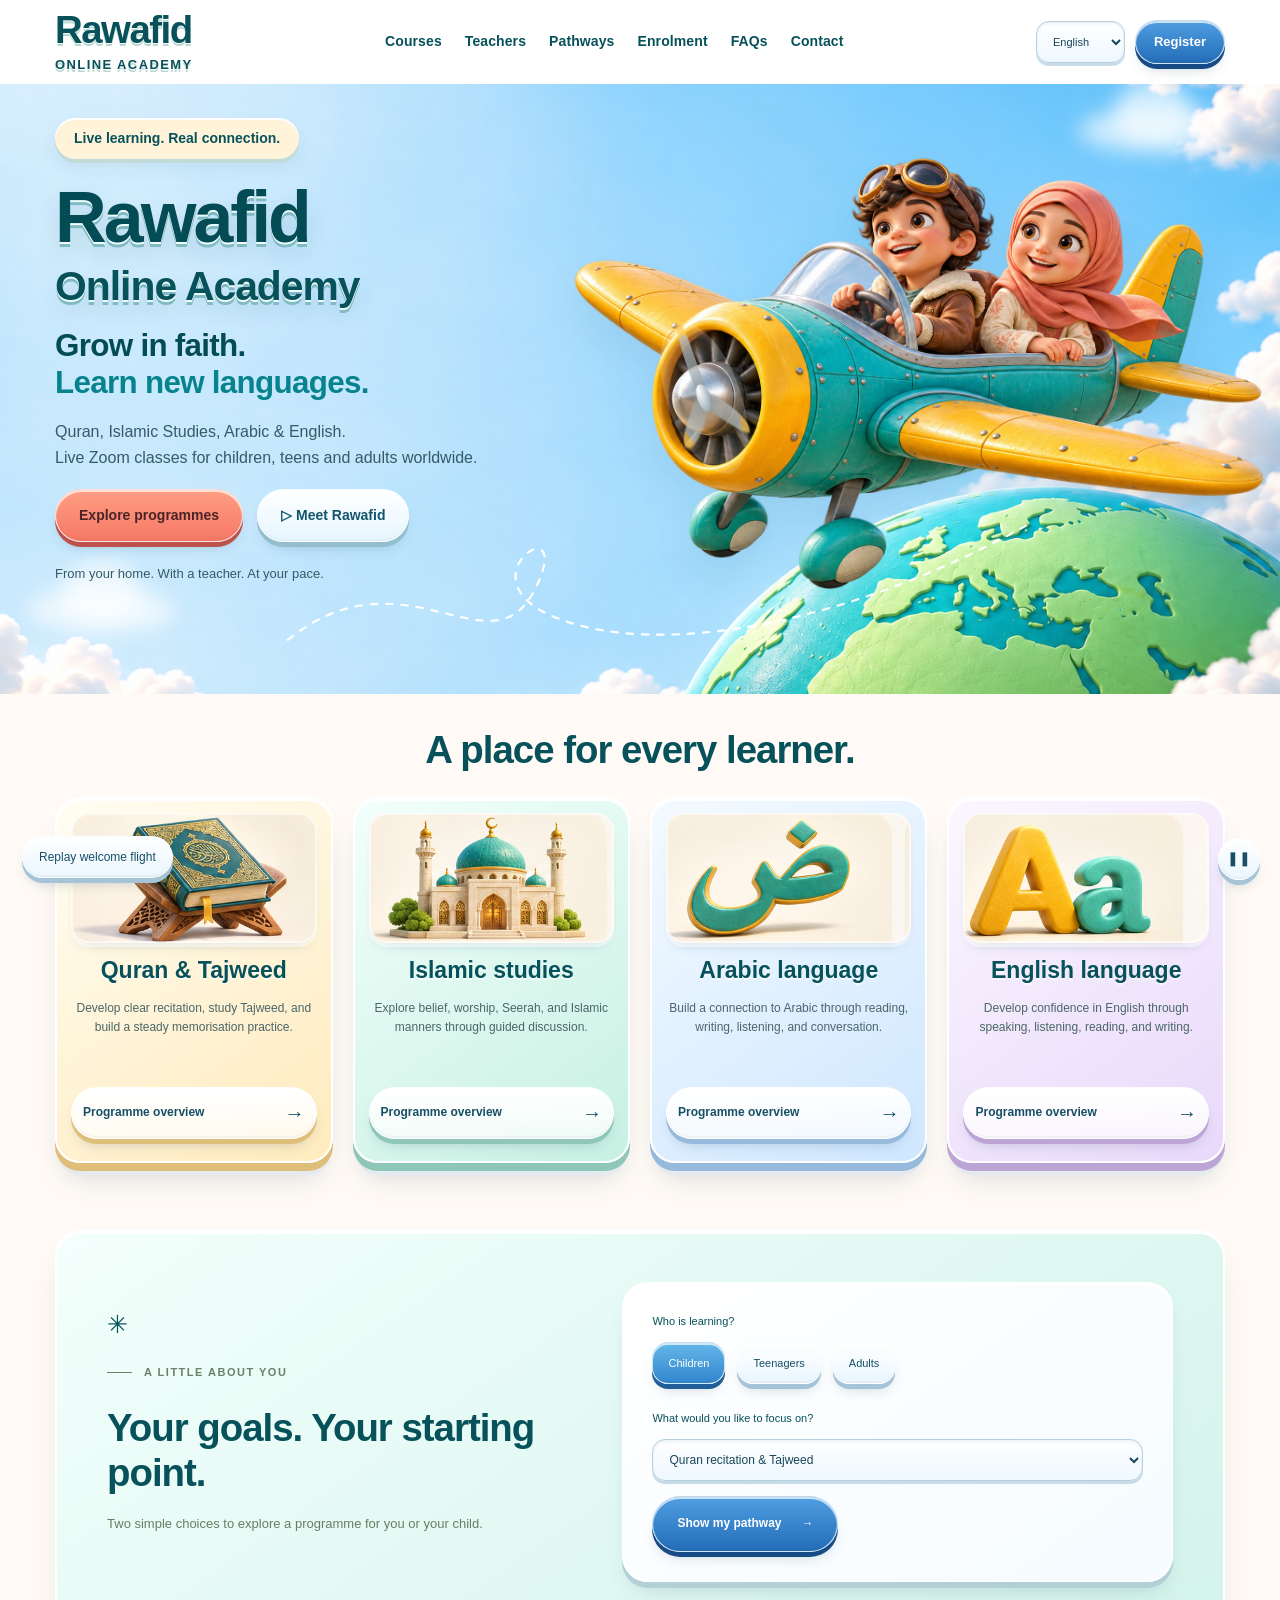
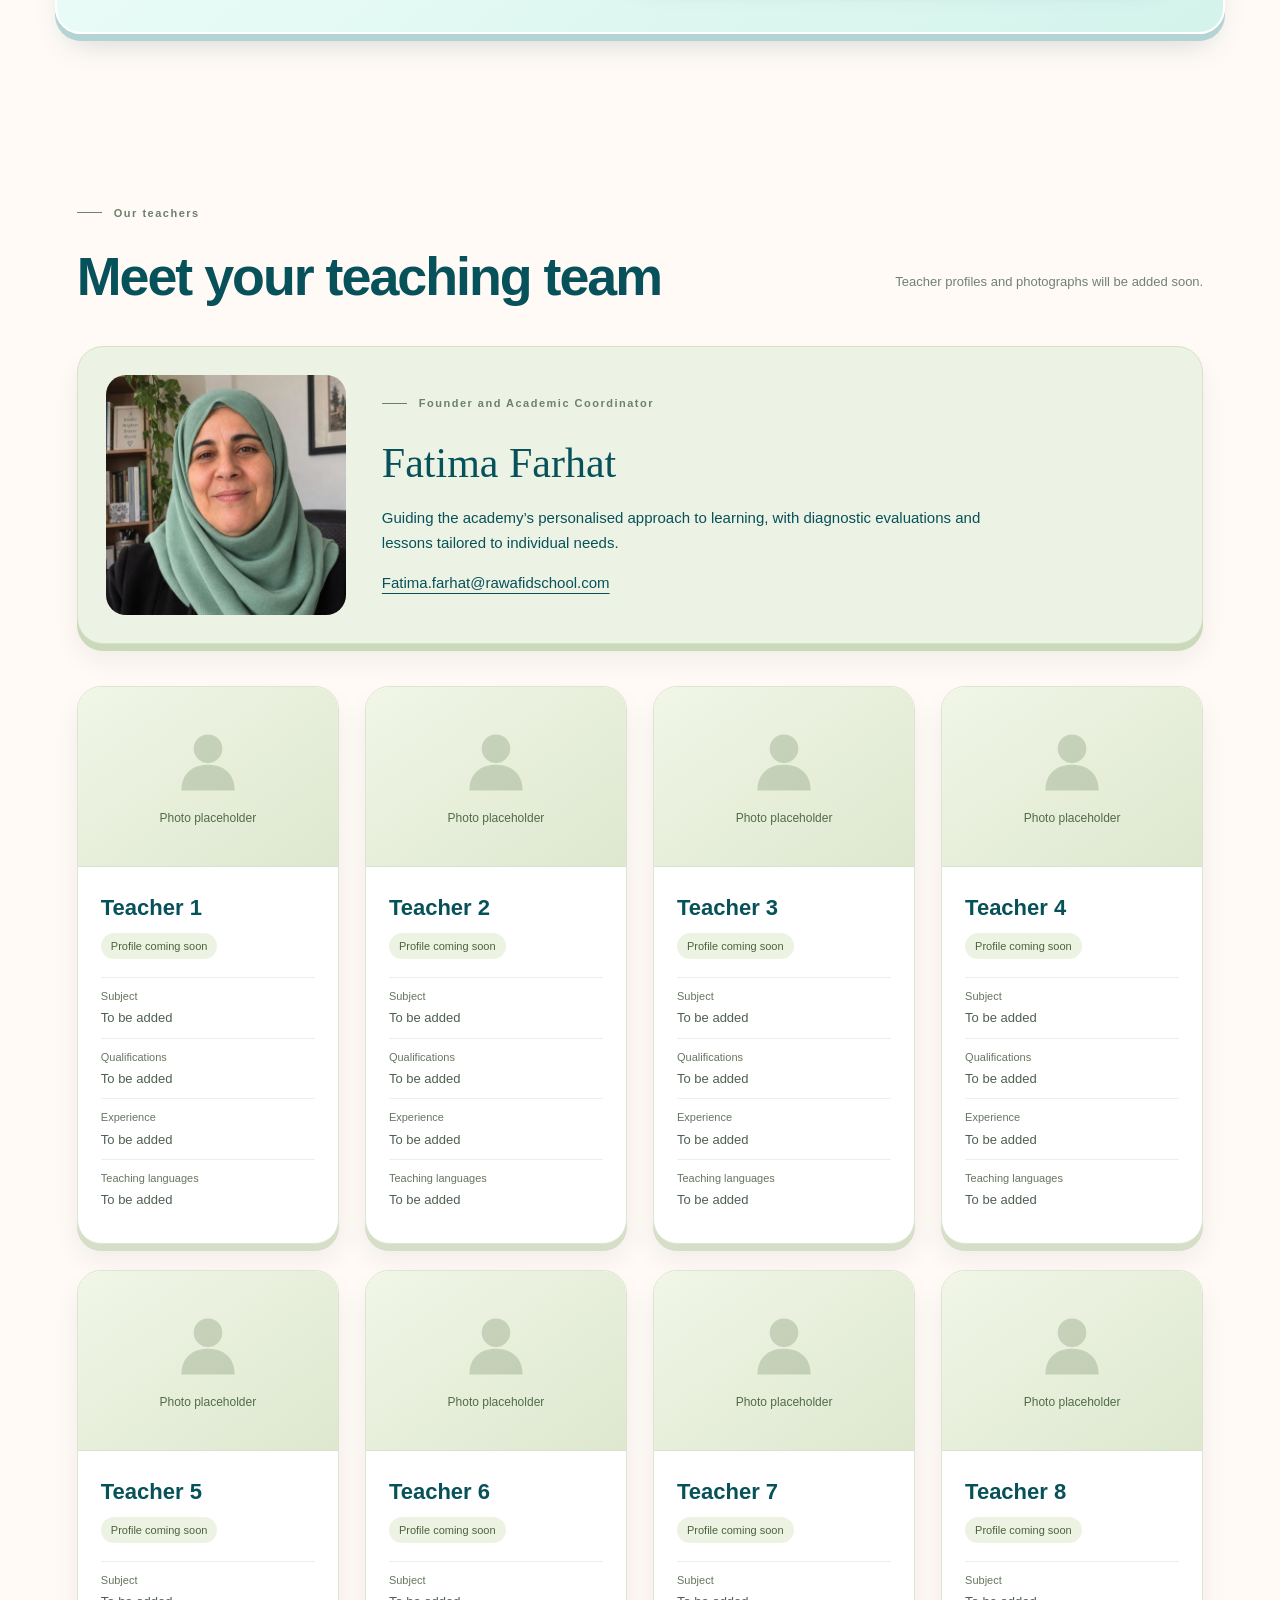
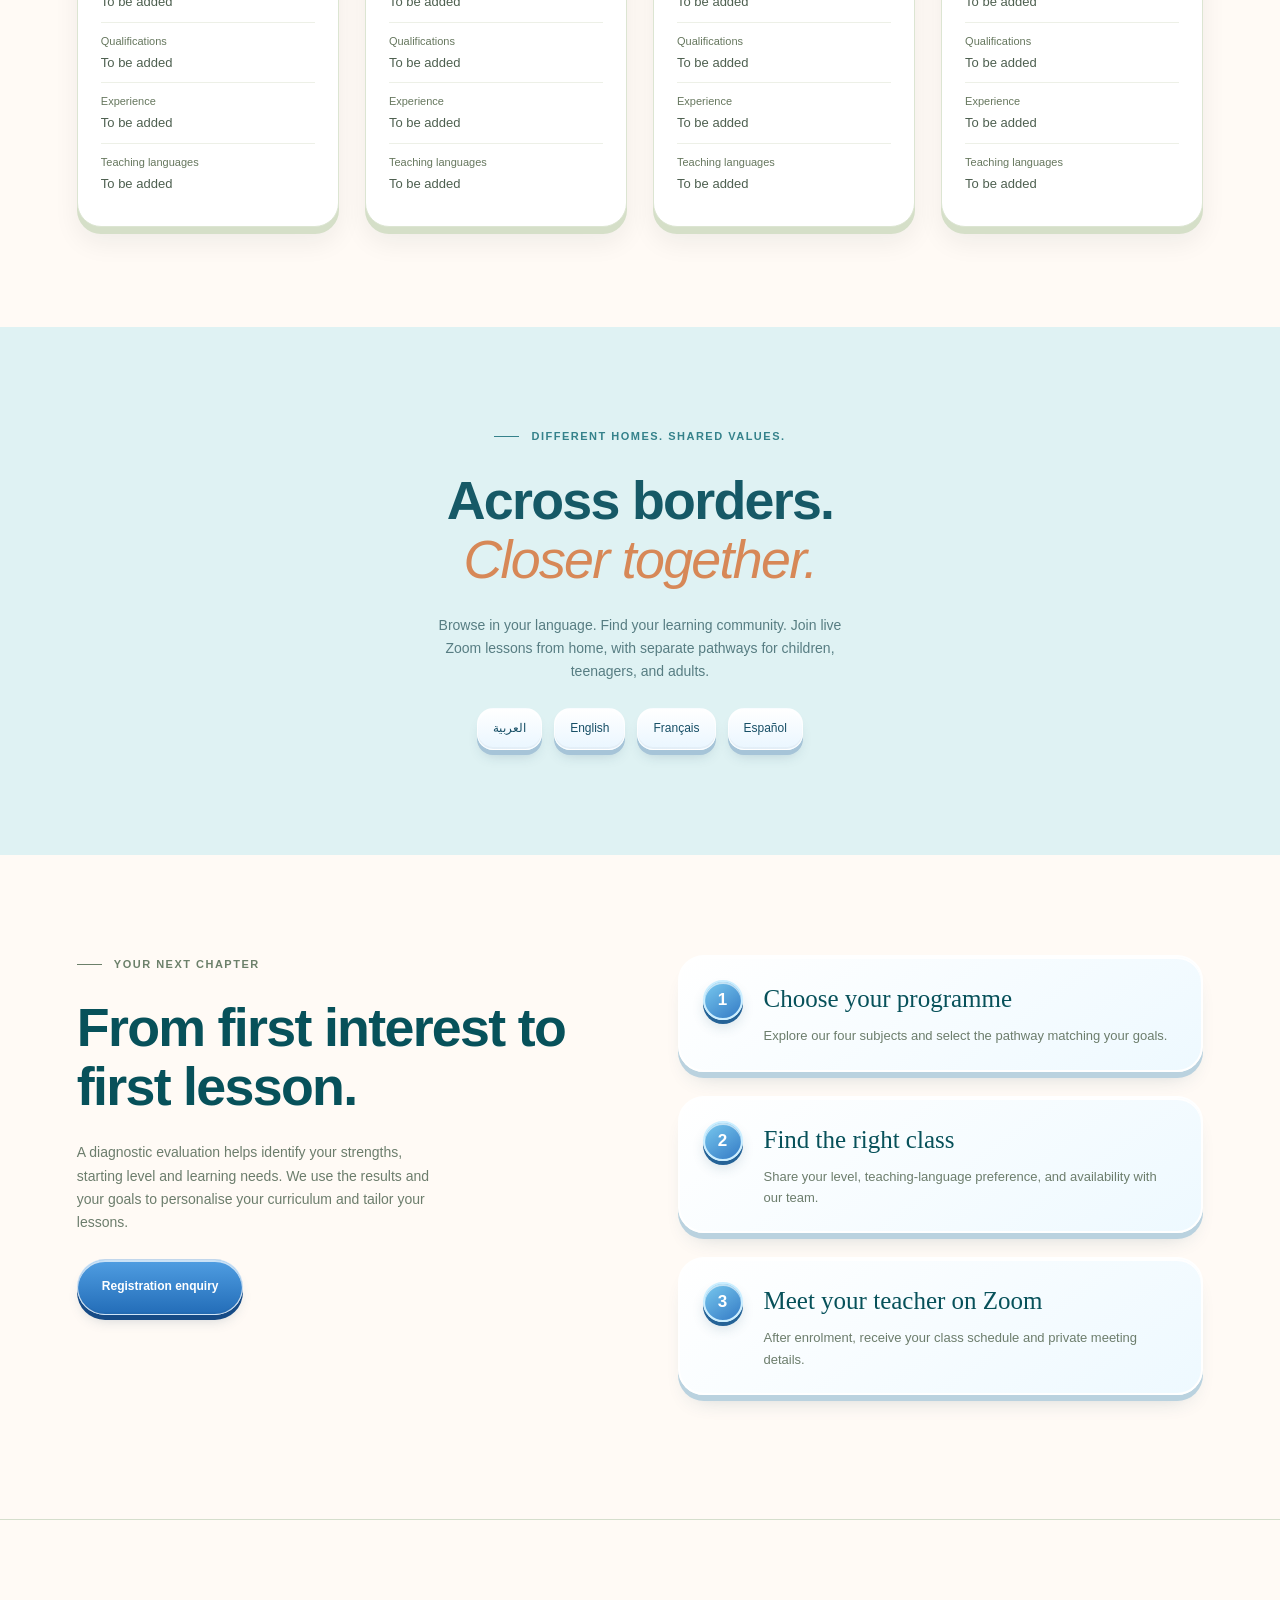
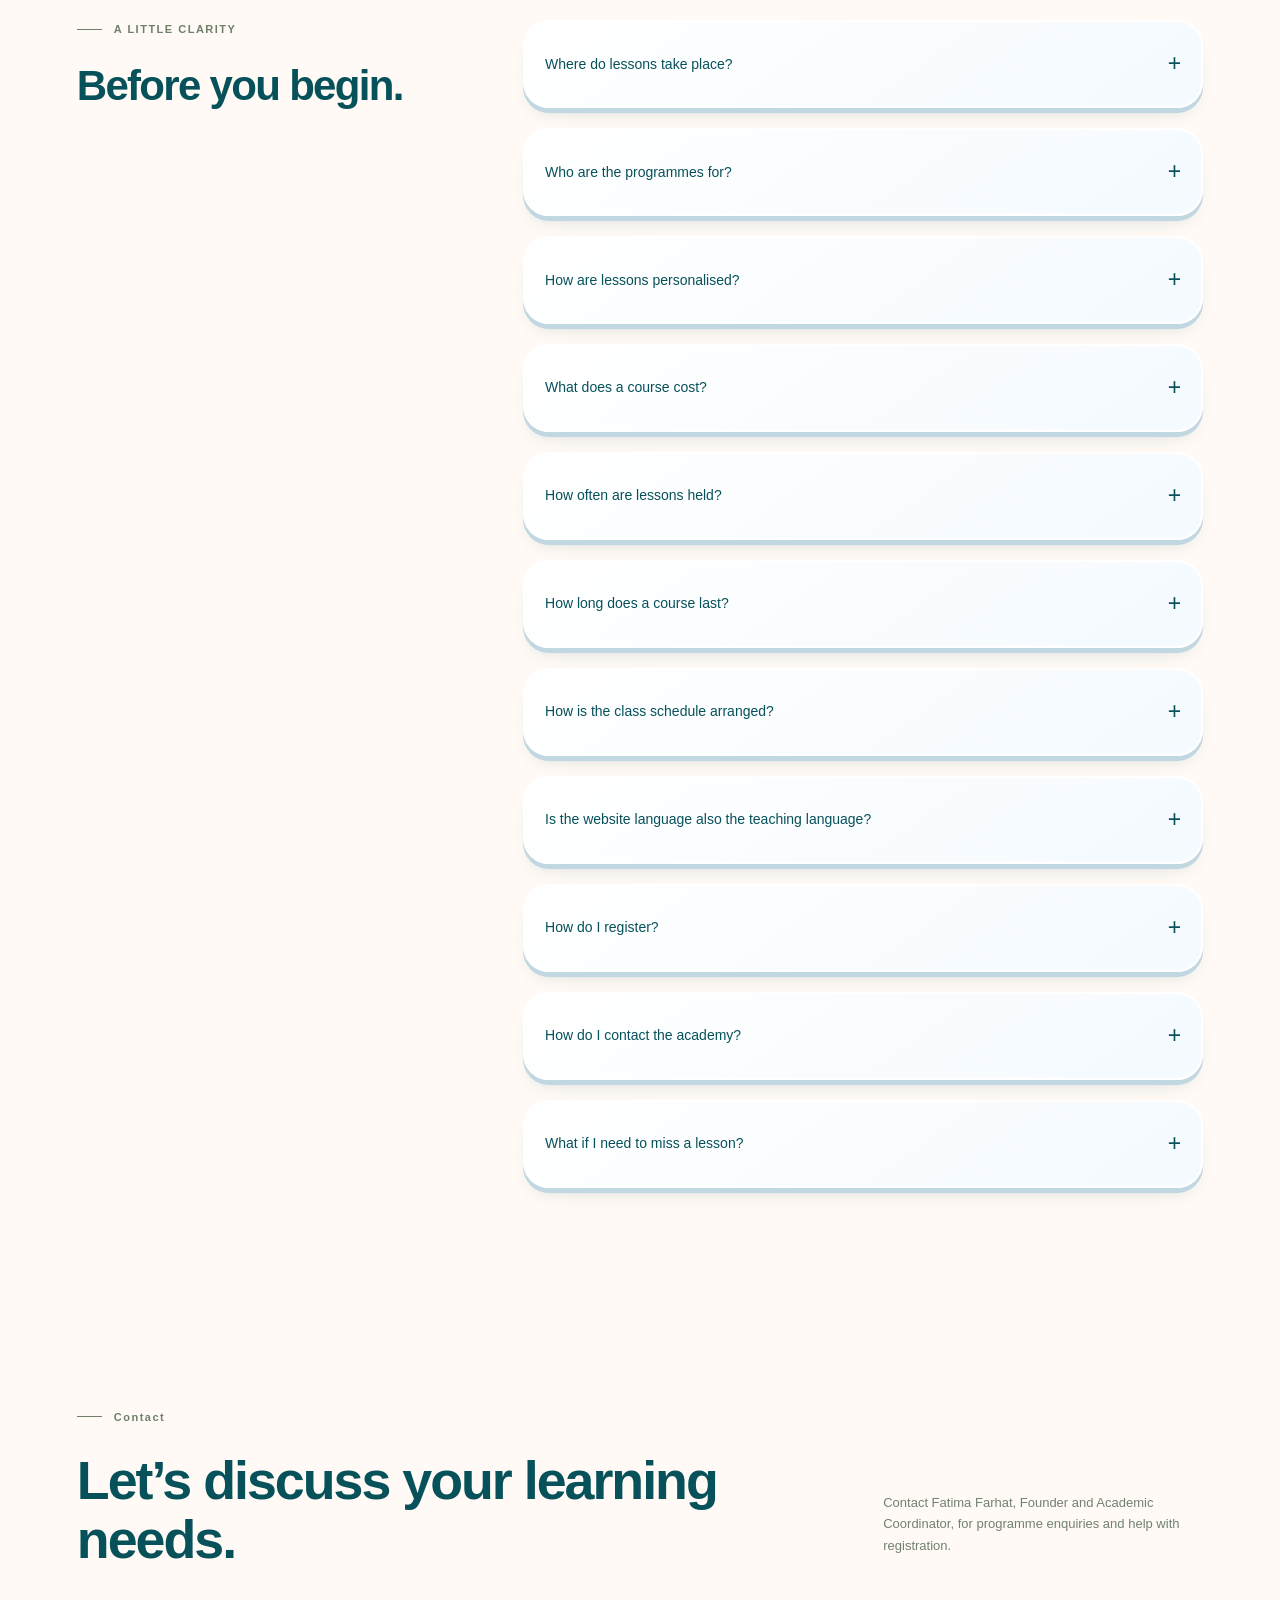
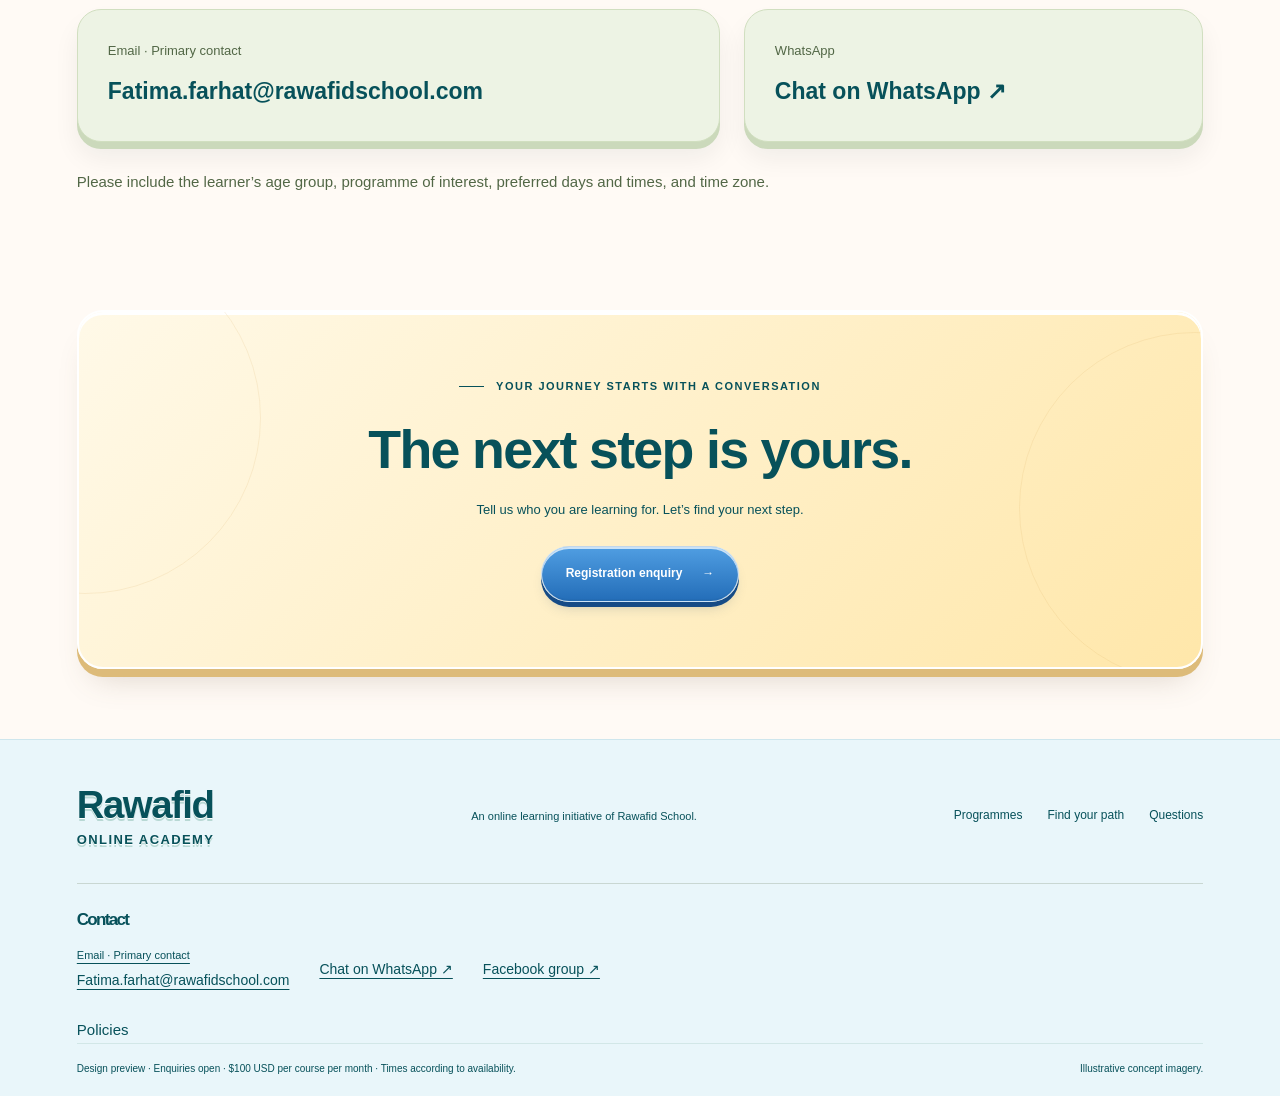
==== index.html @ ce5f3bbc "Unify academy palette across course pages, policies, and registration links" ====
<!doctype html><html lang="en"><head><meta charset="UTF-8"><meta name="viewport" content="width=device-width,initial-scale=1"><meta name="description" content="Rawafid Online Academy. Live Zoom learning in Quran, Islamic studies, Arabic and English for children, teenagers and adults."><title>Rawafid · Your faith. Your language. Your future.</title><style>
:root{--hero-art:none;--dark:#102720;--deep:#071a15;--lime:#d8ef9a;--paper:#f6f6ef;--muted:#aabcb2;--ink:#17372c;--line:#ffffff23}*{box-sizing:border-box}html{scroll-behavior:smooth;scroll-padding-top:90px}body{margin:0;background:var(--paper);color:var(--ink);font:15px/1.65 Arial,sans-serif}button,input,select{font:inherit}button,a,select{touch-action:manipulation}button{cursor:pointer}a{color:inherit;text-decoration:none}button:focus-visible,a:focus-visible,input:focus-visible,select:focus-visible,summary:focus-visible{outline:3px solid #abc56a;outline-offset:5px}button{color:inherit}::selection{background:#d8ef9a;color:#102720}.wrap{max-width:1400px;padding:0 6vw;margin:auto}.eyebrow{font-size:11px;font-weight:600;letter-spacing:1.5px;display:flex;align-items:center;gap:12px;margin:0 0 25px}.eyebrow:before{content:'';display:block;width:25px;height:1px;background:currentColor}.pill{border:1px solid #ffffff40;border-radius:30px;padding:6px 13px;font-size:10px;display:inline-flex;align-items:center;gap:9px}.live-dot{width:6px;height:6px;background:var(--lime);border-radius:50%;box-shadow:0 0 0 5px #d8ef9a13;animation:pulse 3s infinite}.hero-shell{background:var(--deep);color:white;position:relative;overflow:hidden}.hero-image{position:absolute;inset:0;background-image:linear-gradient(90deg,#061c17ed 0%,#071d17b3 35%,#071d1730 75%),var(--hero-art);background-size:cover;background-position:center;animation:cinema 20s ease-in-out infinite alternate;transform-origin:75% 50%}.hero-shell:after{content:'';position:absolute;inset:0;background:linear-gradient(0deg,#071a15 0%,transparent 22%,transparent 85%,#071a1580);pointer-events:none}.hero-orbit{position:absolute;width:660px;height:660px;border:1px solid #ffffff19;border-radius:50%;inset-inline-end:-330px;top:110px;pointer-events:none}.hero-orbit:before{content:'';position:absolute;inset:50px;border:1px dashed #ffffff20;border-radius:50%;animation:spin 90s linear infinite}.orb{position:absolute;right:20%;top:22%;width:8px;height:8px;background:#d8ef9a;border-radius:50%;box-shadow:0 0 30px 7px #d8ef9a33}.site-nav{position:relative;z-index:5;border-bottom:1px solid var(--line)}nav{height:100px;display:flex;justify-content:space-between;align-items:center;gap:25px}.brand{font:30px/1 Georgia,serif;letter-spacing:1.5px;display:flex;align-items:center;gap:12px}.brand .mark{width:34px;height:40px;display:grid;place-items:center;border:1px solid #d8ef9a;border-radius:18px 18px 3px 3px;font:27px Georgia;color:var(--lime)}.brand small{display:block;font:9px Arial,sans-serif;letter-spacing:1.2px;margin-top:9px;opacity:.65}.navlinks{display:flex;gap:27px;align-items:center;font-size:12px}.navlinks a{position:relative}.navlinks a:after{content:'';height:1px;width:0;background:var(--lime);position:absolute;bottom:-6px;inset-inline-start:0;transition:width .3s}.navlinks a:hover:after{width:100%}.navtools{display:flex;align-items:center;gap:16px}#language{background:#14382acc;color:white;border:1px solid #ffffff40;border-radius:25px;padding:9px 12px;font-size:11px;max-width:120px}#language option{background:var(--dark);color:white}.menu-button{display:none;background:transparent;border:1px solid #ffffff40;color:white;border-radius:50%;width:40px;height:40px;font-size:20px}.button{display:inline-flex;align-items:center;justify-content:center;gap:20px;background:var(--lime);color:#183324;border:1px solid var(--lime);padding:17px 24px;border-radius:40px;font-size:12px;font-weight:600;transition:transform .3s,background .3s,box-shadow .3s}.button:hover{transform:translateY(-3px);background:#e4f6b8;box-shadow:0 7px 25px #d8ef9a22}.button .arrow{font-size:17px;transition:transform .3s}.button:hover .arrow{transform:translateX(4px)}.button.ghost{background:transparent;color:white;border-color:#ffffff55}.button.dark{background:var(--dark);border-color:var(--dark);color:white}.button.small{padding:10px 18px;font-size:11px}.hero{position:relative;z-index:2;min-height:680px;padding-top:76px;padding-bottom:70px;display:grid;grid-template-columns:1.1fr 1fr;align-items:center}.hero-copy{max-width:670px}.hero .eyebrow{color:#d5e4d3;font-size:10px}.hero h1{font:clamp(58px,6.5vw,94px)/.99 Georgia,serif;font-weight:400;letter-spacing:-3px;margin:30px 0 28px}.hero h1 em{font-weight:400;color:var(--lime)}.hero .intro{font-size:15px;line-height:1.8;max-width:460px;color:#d5e0d8}.hero-actions{display:flex;gap:15px;align-items:center;flex-wrap:wrap;margin:32px 0 28px}.play{display:inline-flex;align-items:center;gap:12px;background:none;color:white;border:0;padding:8px;font-size:12px}.play-icon{width:40px;height:40px;border:1px solid #ffffff50;border-radius:50%;display:grid;place-items:center;font-size:11px;transition:background .3s}.play:hover .play-icon{background:#ffffff25}.hero-notes{display:flex;gap:18px;color:#b3c8bc;font-size:10px}.hero-notes span:before{content:'✓';margin-inline-end:6px;color:var(--lime)}.hero-scene{min-height:440px;position:relative;align-self:stretch}.scene-note{position:absolute;inset-inline-end:-10px;top:30px;padding:12px 18px;border:1px solid #ffffff30;border-radius:16px;background:#12342970;backdrop-filter:blur(16px);display:flex;gap:12px;align-items:center;animation:float 6s ease-in-out infinite}.scene-note strong{display:block;font-size:12px}.scene-note small{font-size:10px;color:#dfebdf}.scene-note .symbol{font-size:22px;color:var(--lime)}.scene-bottom{position:absolute;bottom:15px;inset-inline-end:0;width:285px;background:#f7faefed;color:#183b2d;padding:20px;border-radius:18px;box-shadow:0 20px 45px #0002;animation:float 7s ease-in-out infinite reverse}.scene-bottom .caption{font-size:9px;color:#718267;letter-spacing:1px}.scene-bottom h3{font:27px/1.2 Georgia,serif;margin:8px 0 16px}.wave{height:22px;display:flex;gap:4px;align-items:center}.wave i{display:block;background:#71906b;width:3px;height:8px;border-radius:5px;animation:wave 1.5s ease-in-out infinite}.wave i:nth-child(3n){animation-delay:.3s;height:18px}.wave i:nth-child(2n){animation-delay:.7s;height:12px}.scene-bottom .row{display:flex;justify-content:space-between;align-items:center;border-top:1px solid #183b2d20;padding-top:12px;font-size:10px}.scene-bottom .round{border-radius:50%;width:26px;height:26px;background:var(--dark);color:var(--lime);display:grid;place-items:center}.subject-bar{position:relative;z-index:2;border-top:1px solid var(--line);display:grid;grid-template-columns:repeat(4,1fr)}.subject-link{display:flex;gap:15px;align-items:center;justify-content:center;padding:23px 12px;border-inline-end:1px solid var(--line);font-size:13px;transition:background .3s}.subject-link:last-child{border:0}.subject-link:hover{background:#d8ef9a15}.subject-link small{font:12px Georgia;color:#9aaf92}.subject-link span:last-child{margin-inline-start:15px;color:var(--lime)}.scroll-meter{height:3px;background:var(--lime);position:fixed;top:0;left:0;width:0;z-index:30}.section{padding:100px 0}.section-head{display:flex;align-items:end;justify-content:space-between;gap:35px;margin-bottom:40px}.section-head h2,h2{font:clamp(36px,4.2vw,59px)/1.1 Georgia,serif;font-weight:400;letter-spacing:-1.7px;margin:0}.section-head p{max-width:320px;font-size:13px;color:#718172}.section .eyebrow{color:#6c806a}.text-link{font-size:12px;border-bottom:1px solid #6c806a;padding-bottom:5px;white-space:nowrap}.programme-grid{display:grid;grid-template-columns:repeat(4,1fr);gap:13px}.programme{position:relative;border-radius:18px;min-height:355px;padding:26px 24px;overflow:hidden;display:flex;flex-direction:column;isolation:isolate;transition:transform .5s,box-shadow .5s;background:#dbe4ce;border:1px solid #cad6bd}.programme:hover,.programme:focus-within{transform:translateY(-9px);box-shadow:0 22px 35px #163b2517}.programme:nth-child(2){background:#ecdfcc;border-color:#e0d2b9}.programme:nth-child(3){background:#d4e4df;border-color:#c4d7ce}.programme:nth-child(4){background:#e5e1ee;border-color:#d9d3e4}.programme-top{display:flex;justify-content:space-between;align-items:center}.programme-top small{font-size:10px;letter-spacing:.8px}.programme-top b{font:18px Georgia;opacity:.55}.programme-art{height:145px;position:relative;display:grid;place-items:center}.programme-art .glyph{font:80px Georgia,serif;position:relative;z-index:1;transition:transform .6s;line-height:1}.programme:hover .glyph{transform:scale(1.12) rotate(-6deg)}.programme-art:before,.programme-art:after{content:'';position:absolute;width:105px;height:105px;border:1px solid currentColor;opacity:.14;border-radius:25px;transform:rotate(45deg);transition:transform 1s}.programme-art:after{transform:rotate(0deg);width:83px;height:83px}.programme:hover .programme-art:before{transform:rotate(90deg)}.programme:hover .programme-art:after{transform:rotate(-45deg)}.programme h3{font:28px/1.15 Georgia,serif;margin:5px 0 13px;font-weight:400}.programme p{font-size:12px;color:#526858;margin:0 0 20px;line-height:1.7}.programme button{display:flex;align-items:center;justify-content:space-between;border:0;background:none;padding:15px 0 0;border-top:1px solid #17372c25;font-size:11px;margin-top:auto;text-align:start}.programme button i{font-style:normal;font-size:20px;transition:transform .3s}.programme button:hover i{transform:translateX(5px)}.finder{display:grid;grid-template-columns:.9fr 1.1fr;gap:65px;background:#e9ede0;border:1px solid #d6dfcc;border-radius:26px;padding:50px;margin-top:60px;align-items:center}.finder h2{font-size:43px}.finder p{font-size:13px;color:#687d65;margin:18px 0 25px}.finder .spark{font-size:25px;margin-bottom:18px;display:block}.finder-form{background:#fffef8;padding:28px;border-radius:18px;box-shadow:0 12px 30px #233c1810}.finder-form label{font-size:11px;display:block;margin-bottom:12px}.segments{display:flex;gap:7px;flex-wrap:wrap;margin-bottom:20px}.segment{border:1px solid #d9dfcf;background:white;border-radius:25px;padding:9px 15px;font-size:11px;transition:all .25s}.segment.active{background:var(--dark);color:white;border-color:var(--dark)}.finder-form select{width:100%;padding:12px;background:#f6f7ef;border:1px solid #d6dfcc;border-radius:8px;color:var(--ink);font-size:12px;margin-bottom:15px}.recommend{border-top:1px solid #d9dfcf;margin-top:20px;padding-top:20px;animation:enter .5s}.recommend h3{font:25px Georgia;margin:8px 0}.recommend p{margin:8px 0;font-size:12px}.recommend .button{margin-top:10px}.connection{background:var(--dark);color:white;position:relative;overflow:hidden}.connection .wrap{display:grid;grid-template-columns:1fr 1fr;align-items:center;gap:70px}.connection .eyebrow{color:var(--lime)}.connection h2 em{color:var(--lime);font-weight:400}.connection p{color:#b2c7b8;font-size:14px;max-width:420px;margin:25px 0}.world{height:430px;position:relative;display:grid;place-items:center}.globe{width:340px;height:340px;border:1px solid #a2bd7b55;border-radius:50%;position:relative;overflow:hidden;background:radial-gradient(circle at 30% 30%,#aacd5b22,transparent 60%);box-shadow:0 0 80px #b1d6660b,inset -40px -20px 80px #031d16}.globe:before{content:'';position:absolute;inset:0;background:repeating-linear-gradient(0deg,transparent 0 55px,#bbdd7b22 56px 57px,transparent 58px 60px);border-radius:50%}.longitude{position:absolute;inset:0;border:1px solid #bfd98a40;border-radius:50%;animation:globe 18s linear infinite}.longitude:nth-child(2){animation-delay:-6s}.longitude:nth-child(3){animation-delay:-12s}.equator{position:absolute;left:-10%;right:-10%;height:120px;top:108px;border:1px solid #bfd98a50;border-radius:50%;transform:rotate(-24deg)}.global-note{position:absolute;background:#284a37;border:1px solid #b8d18b40;padding:9px 16px;border-radius:30px;font-size:11px;animation:float 6s ease-in-out infinite}.global-note.n1{top:40px;left:15px}.global-note.n2{right:0;top:170px;animation-delay:-2s}.global-note.n3{bottom:40px;left:35px;animation-delay:-4s}.global-note .live-dot{display:inline-block;margin-inline-end:8px}.language-chips{display:flex;gap:10px;flex-wrap:wrap}.language-chips button{background:transparent;border:1px solid #ffffff30;border-radius:25px;padding:8px 14px;color:#e7edde;font-size:12px;transition:background .3s}.language-chips button:hover{background:#ffffff15}.journey{display:grid;grid-template-columns:1fr 1fr;gap:75px;align-items:start}.journey-intro{position:sticky;top:70px}.journey-intro p{color:#6c7d6c;max-width:370px;font-size:14px;margin:25px 0}.steps{position:relative}.step{display:grid;grid-template-columns:45px 1fr;gap:20px;padding:0 0 35px}.step:last-child{padding-bottom:0}.step-number{width:40px;height:40px;background:#e6ebdb;border:1px solid #d1ddbd;border-radius:50%;display:grid;place-items:center;font:17px Georgia;position:relative}.step:not(:last-child) .step-number:after{content:'';height:80px;width:1px;background:#d1ddbd;position:absolute;top:39px;left:19px}.step h3{font:25px Georgia;margin:5px 0 12px}.step p{font-size:13px;color:#6c7d6c;margin:0}.faq-block{border-top:1px solid #d5decc;display:grid;grid-template-columns:.7fr 1.3fr;gap:80px}.faq-block h2{font-size:42px}details{border-bottom:1px solid #d5decc}summary{list-style:none;cursor:pointer;display:flex;align-items:center;justify-content:space-between;padding:23px 0;font-size:14px;gap:20px}summary:after{content:'+';font-size:23px;font-weight:300}details[open] summary:after{content:'−'}summary::-webkit-details-marker{display:none}details p{font-size:13px;color:#657b65;padding:0 30px 23px 0;line-height:1.8;margin:0}.final-cta{padding:65px 30px;text-align:center;border-radius:26px;background:var(--lime);position:relative;overflow:hidden;margin:0 0 70px}.final-cta:before,.final-cta:after{content:'';position:absolute;width:350px;height:350px;border:1px solid #47632322;border-radius:50%;left:-170px;top:-70px}.final-cta:after{left:auto;right:-170px;top:20px}.final-cta .eyebrow{justify-content:center}.final-cta h2{max-width:680px;margin:0 auto 20px}.final-cta p{font-size:13px;margin-bottom:25px}.final-cta .button{position:relative;z-index:1}footer{background:var(--deep);color:#d8e2d8;padding:45px 0 18px}.footer-row{display:flex;justify-content:space-between;align-items:center;gap:30px;padding-bottom:35px}.footer-row p{font-size:11px;max-width:250px;color:#8fa99a}.footer-links{display:flex;gap:25px;font-size:12px}.preview-note{font-size:10px;color:#8fa99a;border-top:1px solid #ffffff17;padding-top:17px;display:flex;justify-content:space-between;gap:30px}.reveal{opacity:1;transform:none}.motion-ready .reveal{opacity:0;transform:translateY(25px);transition:opacity .85s,transform .85s}.motion-ready .reveal.in{opacity:1;transform:none}.hero-copy>*{animation:enter 1s both}.hero-copy>:nth-child(2){animation-delay:.12s}.hero-copy>:nth-child(3){animation-delay:.25s}.hero-copy>:nth-child(4){animation-delay:.4s}.hero-copy>:nth-child(5){animation-delay:.55s}.motion-control{position:fixed;bottom:20px;inset-inline-end:20px;z-index:20;width:40px;height:40px;border-radius:50%;background:#12372deb;backdrop-filter:blur(10px);color:var(--lime);border:1px solid #ffffff50;box-shadow:0 5px 20px #0002;font-size:14px}dialog{width:min(620px,calc(100% - 30px));max-height:90vh;border:1px solid #d2dec6;border-radius:24px;background:var(--paper);color:var(--ink);padding:35px;box-shadow:0 30px 100px #0005}dialog[open]{animation:enter .35s}dialog::backdrop{background:#041a13d4;backdrop-filter:blur(9px)}dialog h2{font-size:35px;margin:15px 0}dialog p{font-size:13px;color:#647b62}.close{float:inline-end;border:1px solid #cbd5bd;background:none;border-radius:50%;width:35px;height:35px;font-size:24px;line-height:1}.dialog-tabs{display:flex;gap:8px;margin:20px 0}.dialog-tabs button{border:1px solid #ccd8bf;background:none;border-radius:30px;padding:8px 15px;font-size:12px}.dialog-tabs .active{background:var(--dark);color:white}form label{display:block;font-size:11px;margin:15px 0 6px}form input,form select{width:100%;padding:12px;border:1px solid #cbd5bf;background:#fffef8;border-radius:9px;color:var(--ink)}form .button{margin-top:20px}.notice{background:#e7ecd9;padding:12px;border-radius:10px;font-size:11px;color:#68795b;margin-top:18px}#feedback{font-size:12px;margin-top:15px}.feature-list{padding:0;list-style:none;margin:20px 0}.feature-list li{border-bottom:1px solid #d6dfc9;padding:11px 0;font-size:13px}.feature-list li:before{content:'✓';color:#7b9754;margin-inline-end:12px}.demo-stage{background:var(--dark);color:white;padding:25px;border-radius:15px;margin:20px 0}.demo-stage h3{font:27px Georgia;color:var(--lime);margin:0 0 15px}.demo-stage p{color:#c1d0bc}.demo-steps{display:flex;gap:8px;margin-bottom:20px}.demo-steps button{border:1px solid #ccd8bf;background:none;border-radius:50%;width:32px;height:32px;font-size:12px}.demo-steps button.active{background:var(--dark);color:white}.paused *,.paused *:before,.paused *:after{animation-play-state:paused!important}.paused{scroll-behavior:auto}.paused .reveal{opacity:1;transform:none;transition:none}[dir=rtl] .hero-image{background-image:linear-gradient(90deg,#061c17ed 0%,#071d17b3 35%,#071d1730 75%),var(--hero-art);transform:scaleX(-1);transform-origin:center center}[dir=rtl] .hero h1{font-family:Tahoma,Arial,sans-serif;letter-spacing:0;font-size:70px;line-height:1.3}[dir=rtl] h2,[dir=rtl] h3{font-family:Tahoma,Arial,sans-serif;letter-spacing:0;line-height:1.5}[dir=rtl] .brand small,[dir=rtl] .eyebrow{letter-spacing:0}[dir=rtl] .hero-image{animation:none}[dir=rtl] .hero-copy{max-width:650px}.mobile-links{display:none}@keyframes cinema{from{transform:scale(1)}to{transform:scale(1.055)}}@keyframes enter{from{opacity:0;transform:translateY(18px)}to{opacity:1;transform:translateY(0)}}@keyframes float{0%,100%{transform:translateY(0)}50%{transform:translateY(-9px)}}@keyframes pulse{50%{box-shadow:0 0 0 8px #d8ef9a05}}@keyframes wave{50%{transform:scaleY(.35)}}@keyframes spin{to{transform:rotate(360deg)}}@keyframes globe{0%{transform:rotateY(0)}100%{transform:rotateY(180deg)}}@media(min-width:1500px){.hero{min-height:780px}}@media(max-width:1100px){.navlinks{gap:16px}.navtools .button{display:none}.wrap{padding-inline:4vw}.hero h1{font-size:75px}.programme-grid{grid-template-columns:repeat(2,1fr)}.programme{min-height:330px}.programme-art{height:130px}.finder{gap:30px;padding:35px}.connection .wrap{gap:20px}.scene-note{inset-inline-end:0}.scene-bottom{width:250px}.subject-link{font-size:11px;gap:8px}}@media(max-width:760px){nav{height:85px}.navlinks{display:none}.menu-button{display:block}.navtools{gap:8px}.brand{font-size:26px}.brand .mark{width:29px;height:35px}.brand small{font-size:8px}.wrap{padding-inline:23px}.hero{grid-template-columns:1fr;min-height:810px;padding-top:42px;padding-bottom:30px;align-items:start}.hero h1{font-size:63px;letter-spacing:-2px;margin:25px 0}.hero .intro{font-size:13px;max-width:370px}.hero-image{background-position:67% center;background-image:linear-gradient(90deg,#061c17cc,#061c1755),linear-gradient(0deg,transparent 10%,#061c17a8 85%),var(--hero-art)}.hero-copy{position:relative;z-index:2}.hero-scene{min-height:200px;align-self:auto}.scene-note{top:32px;inset-inline-start:0;inset-inline-end:auto}.scene-bottom{bottom:0;inset-inline-end:0;width:220px;padding:15px}.scene-bottom h3{font-size:24px}.hero-notes{font-size:9px;gap:12px}.hero-actions{gap:8px;margin:25px 0}.hero-actions .button{padding:15px 20px}.subject-bar{grid-template-columns:repeat(2,1fr)}.subject-link{padding:16px 8px;border-bottom:1px solid var(--line)}.section{padding:65px 0}.section-head{align-items:start;flex-direction:column;gap:15px}.section-head p{margin:0}.programme-grid{gap:12px}.programme{padding:20px;min-height:340px}.programme h3{font-size:26px}.programme p{font-size:12px}.programme-art{height:110px}.programme-art .glyph{font-size:66px}.finder{grid-template-columns:1fr;margin-top:40px;padding:27px 22px;gap:20px}.finder h2{font-size:36px}.finder p{margin-bottom:8px}.finder-form{padding:22px}.connection .wrap{grid-template-columns:1fr}.world{height:370px;order:2}.globe{width:290px;height:290px}.global-note.n1{top:28px}.global-note.n2{top:150px}.global-note.n3{bottom:25px}.journey{grid-template-columns:1fr;gap:35px}.journey-intro{position:static}.faq-block{grid-template-columns:1fr;gap:30px}.faq-block h2{font-size:37px}.final-cta{padding:45px 23px;margin-bottom:45px}.final-cta h2{font-size:38px}.footer-row{align-items:start;flex-direction:column;gap:25px}.preview-note{flex-direction:column;gap:8px}.mobile-links.open{display:flex;flex-direction:column;gap:20px;padding:25px;background:#102c23}.mobile-links a{font-size:15px}.motion-control{bottom:12px;inset-inline-end:12px;width:36px;height:36px}[dir=rtl] .hero h1{font-size:49px}[dir=rtl] .hero-image{background-position:68% center}.eyebrow{font-size:10px;letter-spacing:1px}}@media(max-width:390px){.hero h1{font-size:55px}.programme-grid{grid-template-columns:1fr}.programme{min-height:320px}.scene-note{display:none}.navtools select{max-width:91px}}@media(prefers-reduced-motion:reduce){html{scroll-behavior:auto}*,*:before,*:after{animation:none!important;transition:none!important}.motion-ready .reveal{opacity:1;transform:none}}
.paused .hero-copy>*,.paused dialog{opacity:1!important;transform:none!important;animation:none!important}.scene-note{pointer-events:none}.motion-control{font-family:Arial,sans-serif}.section.wrap{padding-inline:6vw}@media(max-width:1100px){.section.wrap{padding-inline:4vw}}@media(max-width:760px){.section.wrap{padding-inline:23px}}
/* Scroll-led, procedural 3D opening. */
:root{--dark:#152b24;--deep:#080e0c;--lime:#ddefa6}.motion-story{height:440vh;position:relative;background:#080e0c;color:#f4f5e9;isolation:isolate}.motion-story .site-nav{position:absolute;top:0;left:0;right:0;z-index:15;border-bottom:1px solid #ffffff12}.motion-story nav{height:90px}.motion-story .brand .mark{display:none}.motion-story .brand{font-family:Arial,sans-serif;font-size:25px;font-weight:600;letter-spacing:-1px}.motion-story .brand small{font-weight:400;font-size:8px;letter-spacing:1px}.motion-story #language{background:#151e18;color:#dce5d6;border-color:#ffffff25}.cinema-stage{height:100vh;height:100svh;position:sticky;top:0;overflow:hidden;background:radial-gradient(ellipse at 69% 42%,#26382a33,transparent 55%),#080e0c;perspective:1000px}.stage-grain{position:absolute;inset:0;opacity:.055;pointer-events:none;background-image:url("data:image/svg+xml,%3Csvg viewBox='0 0 180 180' xmlns='http://www.w3.org/2000/svg'%3E%3Cfilter id='n'%3E%3CfeTurbulence type='fractalNoise' baseFrequency='.8' numOctaves='3' stitchTiles='stitch'/%3E%3C/filter%3E%3Crect width='100%25' height='100%25' opacity='.7' filter='url(%23n)'/%3E%3C/svg%3E");z-index:6}.stage-glow{position:absolute;left:30%;right:0;bottom:7%;height:25%;background:radial-gradient(ellipse,#9db97510,transparent 65%);transform:perspective(600px) rotateX(65deg);filter:blur(12px)}#bookCanvas{position:absolute;inset:0;width:100%;height:100%;z-index:2;pointer-events:none}.cinema-content{position:absolute;top:26%;left:6vw;width:43%;z-index:5;transition:opacity .25s,filter .25s;will-change:transform,opacity}.cinema-kicker{display:flex;align-items:center;gap:12px;font-size:10px;color:#c4d5b9;letter-spacing:.3px;margin-bottom:30px}.cinema-content h1{font:clamp(48px,5.8vw,86px)/1.02 Arial,sans-serif;font-weight:500;letter-spacing:-4px;max-width:700px;margin:0 0 25px}.cinema-content h1 em{font:italic 1.04em Georgia,serif;color:#ddefa6;letter-spacing:-3px}.cinema-content p{max-width:380px;font-size:13px;line-height:1.8;color:#adb8ac;margin-bottom:28px}.cinema-actions{display:flex;gap:15px;flex-wrap:wrap}.cinema-actions .button{padding:15px 20px;font-size:11px}.cinema-actions .play{font-size:11px;gap:8px}.skip-story{display:inline-block;margin-top:24px;font-size:10px;color:#92a58d;border-bottom:1px solid #75886d60;padding-bottom:3px}.stage-footer{position:absolute;bottom:36px;left:6vw;right:6vw;display:flex;align-items:center;justify-content:space-between;gap:25px;z-index:7;color:#9da996;font-size:10px}.stage-scroll{display:flex;align-items:center;gap:13px}.scroll-icon{width:18px;height:28px;border:1px solid #75886d90;border-radius:20px;position:relative}.scroll-icon:after{content:'';position:absolute;width:2px;height:6px;left:7px;top:5px;background:var(--lime);animation:scrollHint 2s infinite}.stage-chapter{display:flex;gap:17px;align-items:center;font-size:10px;font-variant-numeric:tabular-nums}.chapter-line{width:90px;height:1px;background:#ffffff25;display:block}.chapter-line i{display:block;width:0;height:100%;background:var(--lime)}.stage-caption{max-width:190px;text-align:end}.stage-watermark{position:absolute;bottom:68px;left:5vw;font:500 clamp(90px,16.5vw,270px)/.8 Arial,sans-serif;letter-spacing:-13px;color:#dce5ce06;-webkit-text-stroke:1px #c4d3b515;pointer-events:none;z-index:0;will-change:transform}.chapter-nav{position:absolute;right:23px;top:43%;z-index:10;display:flex;flex-direction:column;gap:12px}.chapter-nav button{width:22px;height:22px;padding:0;border:none;background:none;border-radius:50%;display:grid;place-items:center}.chapter-nav button:after{content:'';height:5px;width:5px;border-radius:50%;background:#51604b;transition:transform .4s,background .4s}.chapter-nav button[aria-current=true]:after{background:#e1efbc;transform:scale(1.7)}.scene-token{position:absolute;z-index:3;display:flex;flex-direction:column;align-items:center;justify-content:center;width:108px;height:122px;background:linear-gradient(135deg,#40523c90,#14201980);border:1px solid #a3b48b4a;border-radius:17px;box-shadow:inset 0 1px 0 #d9e7bd35,0 20px 40px #0006;backdrop-filter:blur(12px);will-change:transform;pointer-events:none}.scene-token>span{font:45px/1 Georgia,serif;color:#e6e9d7}.scene-token small{font-size:8px;line-height:1.4;margin-top:14px;color:#a9bba0;text-align:center;max-width:95px}.token-a{left:53%;top:22%;transform:rotate(-11deg)}.token-b{right:7%;bottom:22%;transform:rotate(12deg)}.scene-orbit-label{position:absolute;left:63%;top:76%;z-index:4;display:flex;align-items:center;gap:10px;font-size:10px;color:#98ab8c;pointer-events:none}.scene-fallback{position:absolute;top:30%;right:16%;width:25%;height:40%;display:none;place-items:center;perspective:600px}.no-webgl .scene-fallback{display:grid}.fallback-book{width:220px;height:300px;border:8px double #bbcc8c;border-radius:5px 22px 22px 5px;background:#264831;box-shadow:15px 7px 0 #ebdfb9,23px 10px 0 #264831;display:grid;place-items:center;font:45px Georgia;transform:rotateY(-25deg) rotateZ(10deg);color:#e3d7aa}.programme-grid{gap:20px}.programme{border-radius:3px;background:#e7eadd}.programme:nth-child(2){background:#e6e1d5}.programme:nth-child(3){background:#dce7df}.programme:nth-child(4){background:#e5e5df}.programme-art:before{border-radius:50%;width:90px;height:90px}.programme-art:after{border-radius:2px}.connection{background:#0c1711}.final-cta{background:#d8e5b7;border-radius:6px}.finder{border-radius:6px;background:#e9eddf}.finder-form{border-radius:5px}.section-head h2{font-family:Arial,sans-serif;letter-spacing:-2px;font-weight:400}.motion-control{background:#1d291def}.scene-token,.cinema-stage *{backface-visibility:hidden}.section-head .text-link{color:#506945}[dir=rtl] .cinema-content{left:auto;right:6vw}[dir=rtl] .cinema-content h1{font-family:Tahoma,Arial,sans-serif;letter-spacing:0;font-size:60px;line-height:1.3}[dir=rtl] .cinema-content h1 em{font-family:inherit;letter-spacing:0}[dir=rtl] .token-a{left:auto;right:53%}[dir=rtl] .token-b{right:auto;left:7%}[dir=rtl] .scene-orbit-label{left:auto;right:63%}[dir=rtl] .chapter-nav{right:auto;left:23px}[dir=rtl] .stage-watermark{left:auto;right:5vw}[dir=rtl] .scene-fallback{right:auto;left:16%}.reduced-scene .motion-story{height:100vh;height:100svh;min-height:740px}.reduced-scene .cinema-stage{position:relative;min-height:740px}.reduced-scene .chapter-nav{display:none}.reduced-scene .stage-scroll{display:none}@keyframes scrollHint{0%,100%{opacity:.2;transform:translateY(0)}50%{opacity:1;transform:translateY(8px)}}@media(max-width:1100px){.cinema-content h1{font-size:65px;letter-spacing:-3px}.cinema-content{left:5vw;width:45%}.scene-token{width:85px;height:100px}.scene-token>span{font-size:35px}.scene-token small{font-size:7px}.token-a{left:56%;top:23%}.token-b{right:5%;bottom:24%}.cinema-actions{gap:7px}.scene-orbit-label{left:61%}}@media(max-width:760px){.motion-story{height:360vh}.motion-story nav{height:76px}.motion-story .brand{font-size:24px}.cinema-content{top:13%;left:24px;right:24px;width:auto}.cinema-content h1{font-size:48px;letter-spacing:-2px;margin-bottom:16px;max-width:350px}.cinema-content h1 em{letter-spacing:-2px}.cinema-kicker{font-size:9px;margin-bottom:18px}.cinema-content p{font-size:11px;max-width:310px;line-height:1.6;margin-bottom:18px}.cinema-actions .button{padding:12px 16px;font-size:10px}.cinema-actions .play{font-size:10px}.cinema-actions .play-icon{width:28px;height:28px}.skip-story{margin-top:12px;font-size:9px}.scene-token{width:65px;height:75px;border-radius:12px}.scene-token>span{font-size:27px}.scene-token small{font-size:6px;line-height:1.2;margin-top:8px;max-width:60px}.token-a{left:9%;top:61%}.token-b{right:6%;bottom:13%}.scene-orbit-label{left:40%;top:auto;bottom:12%;font-size:8px}.stage-footer{bottom:22px;left:24px;right:24px;font-size:8px;gap:10px}.stage-caption{display:none}.chapter-line{width:60px}.stage-watermark{bottom:75px;font-size:110px;letter-spacing:-7px;left:15px}.chapter-nav{right:5px;top:51%;gap:9px}.chapter-nav button{width:18px;height:18px}.chapter-nav button:after{width:4px;height:4px}.stage-scroll{gap:8px}.stage-glow{left:0;bottom:12%}.scene-fallback{top:57%;right:30%;height:25%;width:40%}.fallback-book{width:120px;height:160px;font-size:25px}.reduced-scene .motion-story,.reduced-scene .cinema-stage{min-height:820px}[dir=rtl] .cinema-content{right:24px;left:24px}[dir=rtl] .cinema-content h1{font-size:37px;line-height:1.4}[dir=rtl] .token-a{right:9%;left:auto}[dir=rtl] .token-b{left:6%;right:auto}[dir=rtl] .chapter-nav{left:5px;right:auto}[dir=rtl] .scene-orbit-label{right:40%;left:auto}[dir=rtl] .scene-fallback{left:30%;right:auto}.programme-grid{gap:12px}.section-head h2{font-size:36px;letter-spacing:-1.5px}}
html[lang=fr] .cinema-content h1,html[lang=es] .cinema-content h1{font-size:clamp(45px,4.8vw,69px)}@media(max-width:760px){.cinema-content h1,html[lang=fr] .cinema-content h1,html[lang=es] .cinema-content h1{font-size:36px;line-height:1.08;letter-spacing:-1.5px}.cinema-content h1 em{letter-spacing:-1.2px}.cinema-actions{flex-wrap:nowrap}.cinema-actions .play{max-width:140px;line-height:1.4}.cinema-actions .play-icon{flex-shrink:0}.cinema-actions .button{white-space:nowrap}.token-a{top:65%}[dir=rtl] .cinema-content h1{font-size:32px;letter-spacing:0}}@media(max-height:700px) and (min-width:761px){.cinema-content{top:19%}.cinema-content h1{font-size:52px}.cinema-kicker{margin-bottom:18px}.cinema-content p{margin-bottom:18px}.skip-story{margin-top:12px}}
/* A bright, welcoming academy identity. */
:root{--dark:#125c64;--deep:#e7f5f2;--lime:#ffe0a1;--paper:#fffdf7;--ink:#174b55;--muted:#536e74}body{background:#fffdf7;color:#174b55}.motion-story{background:#e7f5f2;color:#174b55}.cinema-stage{background:radial-gradient(ellipse at 78% 35%,#fff7d0 0%,transparent 43%),linear-gradient(135deg,#e1f4fa,#eff9ee 62%,#fff6e2)}.stage-grain{opacity:.02}.stage-glow{background:radial-gradient(ellipse,#52a5a725,transparent 65%)}.motion-story .site-nav{border-color:#164f5518;background:#ffffff6b;backdrop-filter:blur(10px)}.motion-story .brand{color:#125b65}.motion-story .brand small{color:#627e7f;opacity:1}.motion-story #language{background:#ffffffb8;color:#205964;border-color:#13526030}.navlinks a:after{background:#ee9269}.menu-button{border-color:#1f63733a;color:#185461}.mobile-links.open{background:#f1fbf8}.cinema-content h1{color:#194f5b}.cinema-content h1 em{color:#168a86}.cinema-kicker{color:#477b7c}.live-dot{background:#e58b5e;box-shadow:0 0 0 5px #e58b5e12}.cinema-content p{color:#56747b}.button{background:#f8b887;border-color:#f8b887;color:#463321;box-shadow:0 6px 15px #cf985812}.button:hover{background:#ffd1a3;box-shadow:0 10px 25px #cf98582b}.button.dark{background:#16767c;border-color:#16767c;color:#fff}.cinema-actions .play,.play{color:#1b626d}.play-icon{border-color:#44788055}.skip-story{color:#557c7d;border-color:#6f969855}.scene-token{background:linear-gradient(145deg,#fffffff0,#f1faf2e8);border-color:#6c9b7d40;box-shadow:inset 0 2px 0 white,0 16px 30px #40846a18}.scene-token>span{color:#267b72}.scene-token small{color:#617d74}.scene-orbit-label{color:#577f72}.stage-footer{color:#63817a}.stage-watermark{color:#327c5e04;-webkit-text-stroke-color:#32837314}.chapter-line{background:#2a796632}.chapter-line i{background:#db9068}.chapter-nav button:after{background:#aac8b8}.chapter-nav button[aria-current=true]:after{background:#168c83}.scroll-icon{border-color:#71968c66}.scroll-icon:after{background:#25857d}.programme-grid{gap:20px}.programme{background:#e2f1e5;border-color:#c8e2cf;border-radius:20px}.programme:nth-child(2){background:#fff0d7;border-color:#efdfc0}.programme:nth-child(3){background:#dcf1f4;border-color:#c3e3e7}.programme:nth-child(4){background:#ffe7dc;border-color:#f4d0be}.programme h3{color:#215963}.programme-art{color:#288779}.programme:nth-child(2) .programme-art{color:#c08a3a}.programme:nth-child(3) .programme-art{color:#3297a4}.programme:nth-child(4) .programme-art{color:#cf815c}.programme p{color:#567875}.programme button{color:#286e70;border-color:#4e86812b}.finder{background:#eaf7f4;border-color:#cce7df;border-radius:22px}.finder-form{border-radius:16px;background:white}.segment.active{background:#16838a;border-color:#16838a}.connection{background:#dff2f3;color:#165966}.connection .eyebrow{color:#35828b}.connection h2 em{color:#d78857}.connection p{color:#577d82}.language-chips button{background:#ffffff80;color:#225e68;border-color:#87bec54a}.language-chips button:hover{background:white}.globe{border-color:#478c8770;box-shadow:0 20px 40px #48948712,inset -30px -20px 70px #4a99991c;background:radial-gradient(circle at 30% 30%,#fff2b6a0,#a9e1db40)}.globe:before{background:repeating-linear-gradient(0deg,transparent 0 55px,#4e9f8f25 56px 57px,transparent 58px 60px)}.longitude,.equator{border-color:#509e8c55}.global-note{background:#ffffffd9;border-color:#83b7aa50;color:#386c67;box-shadow:0 8px 20px #2e7d6612}.final-cta{background:#fff0cc;border-radius:25px}.final-cta:before,.final-cta:after{border-color:#d19a4d22}footer{background:#ebf6f0;color:#285d5f}.footer-row p,.preview-note{color:#60807a}.preview-note{border-color:#72a49430}.motion-control{background:#fffdf7f0;color:#267d78;border-color:#bad6c9;box-shadow:0 4px 15px #35745a20}.scroll-meter{background:#eaa16b}dialog{background:#fffdf7;border-color:#b8d9d5;color:#285d64}.demo-stage{background:#e5f4ef;color:#316d65}.demo-stage h3{color:#2a8679}.demo-stage p{color:#587d70}.notice{background:#fff2d8;color:#87704d}.explore-primary{background:#168b95!important;color:white!important;border-color:#168b95!important}.cinema-actions{gap:12px}.cinema-actions .play{max-width:160px}.motion-story .navtools .button{background:#ffcf93;color:#5e4226}.explorer-promo{background:linear-gradient(110deg,#ddf4f6,#fff1d0);border:1px solid #cde5d9;border-radius:24px;margin-bottom:50px;padding:30px 35px;display:flex;align-items:center;gap:25px;justify-content:space-between}.explorer-promo h3{font:29px Georgia,serif;margin:0 0 7px}.explorer-promo p{font-size:13px;color:#5e817e;margin:0;max-width:550px}.explorer-promo .button{white-space:nowrap}.flight-symbol{font-size:38px;color:#d38d5d}
/* Optional interactive academy explorer. */
#explorer{max-width:none;width:100vw;height:100dvh;max-height:none;inset:0;margin:0;padding:0;border:0;border-radius:0;background:#f8fcf8;color:#174f5b;overflow:auto}#explorer[open]{display:flex;flex-direction:column;animation:enter .5s}#explorer::backdrop{background:#d6eefa}.explorer-head{display:flex;justify-content:space-between;align-items:center;gap:18px;padding:18px 30px;background:#ffffffed;border-bottom:1px solid #d6e8df;flex-shrink:0}.explorer-title{font-size:17px;font-weight:bold}.explorer-title small{display:block;font-size:10px;font-weight:normal;color:#6b8989;margin-top:4px}.explorer-toolbar{display:flex;gap:12px;align-items:center}.explorer-toolbar select{border:1px solid #cbe0d9;background:#f5faf7;color:#245f67;border-radius:20px;padding:8px 12px;font-size:11px}.world-close{width:34px;height:34px;border:1px solid #cce1d7;border-radius:50%;background:white;font-size:24px;color:#316e70;line-height:1}.explorer-layout{display:grid;grid-template-columns:minmax(0,1fr) 325px;flex:1;min-height:650px}.explore-map{position:relative;min-height:620px;overflow:hidden;background:linear-gradient(#bde8f5 0%,#e3f6f6 58%,#c5ebe5 100%);isolation:isolate;outline-offset:-5px!important;touch-action:pan-y}.explore-map.sunrise{background:linear-gradient(#ffe4bc,#fff2d7 50%,#c7e9dc)}.explore-map:after{content:'';position:absolute;bottom:-80px;left:-10%;width:120%;height:35%;border-radius:50%;background:repeating-radial-gradient(ellipse at 50% 20%,#a9ded831 0 20px,#c9eee140 22px 24px);z-index:-1;transform:rotate(-4deg)}.world-sun{width:105px;height:105px;border-radius:50%;background:#fff3b5;position:absolute;top:22px;right:8%;box-shadow:0 0 0 20px #fff7cb44,0 0 0 45px #fff7cb1c;z-index:-1}.cloud{position:absolute;width:150px;height:36px;background:#ffffffe0;border-radius:50px;filter:drop-shadow(0 8px 8px #68a4ad0a);z-index:-1;animation:cloudDrift 23s ease-in-out infinite alternate}.cloud:before,.cloud:after{content:'';position:absolute;background:inherit;border-radius:50%;width:68px;height:68px;top:-31px;left:22px}.cloud:after{width:49px;height:49px;top:-18px;left:78px}.cloud.c1{top:19%;left:-7%;transform:scale(.8)}.cloud.c2{top:49%;left:49%;width:135px;opacity:.65;animation-delay:-9s}.cloud.c3{top:80%;left:-4%;transform:scale(1.2);animation-delay:-15s}.map-heading{position:absolute;top:25px;left:30px;right:150px;z-index:3;pointer-events:none}.map-heading h2{font:34px/1.15 Georgia,serif;letter-spacing:-.8px;margin-bottom:9px}.map-heading p{font-size:11px;color:#54838a;max-width:340px;line-height:1.6}.island{position:absolute;width:225px;height:218px;border:none;background:transparent;padding:0;cursor:pointer;z-index:4;transform:translate(-50%,-50%);transition:filter .3s;overflow:visible}.island svg{width:100%;height:100%;overflow:visible;filter:drop-shadow(0 18px 12px #31856e20);transition:transform .35s}.island:hover svg,.island:focus-visible svg{transform:translateY(-9px) scale(1.035)}.island .island-label{position:absolute;left:50%;bottom:-1px;transform:translateX(-50%);font-size:11px;white-space:nowrap;padding:7px 14px;border-radius:20px;border:1px solid #88bcb540;background:#fffef4ee;box-shadow:0 6px 16px #3b8a7512;color:#225e64}.island.visited .island-label:before{content:'✓ ';color:#168a77}.island.active .island-label{background:#177f88;color:#fff;border-color:#177f88}.island.active .island-label:before{color:white}.island.i0{left:25%;top:36%}.island.i1{left:73%;top:35%}.island.i2{left:28%;top:74%}.island.i3{left:76%;top:74%}.island .landmark{transform-origin:110px 140px}.island:hover .landmark{animation:landmark .8s ease-in-out}.map-route{position:absolute;inset:0;width:100%;height:100%;z-index:0;pointer-events:none}.map-route path{fill:none;stroke:#fffdf1b0;stroke-width:2;stroke-dasharray:5 8}.paper-guide{position:absolute;left:50%;top:52%;width:65px;height:50px;z-index:7;pointer-events:none;filter:drop-shadow(0 9px 8px #275f6b30);transform:translate(-50%,-50%);will-change:left,top,transform}.paper-guide svg{width:100%;height:100%}.map-controls{position:absolute;left:25px;bottom:18px;display:flex;gap:7px;z-index:8}.map-controls button{border:1px solid #8bbdc050;background:#fffff4dd;border-radius:22px;padding:7px 12px;font-size:10px;color:#366f75;backdrop-filter:blur(6px)}.map-controls button[aria-pressed=true]{background:#177f88;color:white}.world-panel{padding:28px;background:#fffef9;border-inline-start:1px solid #cfe3d9;display:flex;flex-direction:column}.world-progress{font-size:11px;color:#6b8b7b;display:flex;justify-content:space-between;gap:10px}.world-progress-track{height:5px;border-radius:10px;background:#e6efe1;margin:12px 0 26px;overflow:hidden}.world-progress-track i{height:100%;width:0;display:block;background:#e4a269;transition:width .5s}.world-panel .eyebrow{color:#ab8453;font-size:9px;margin-bottom:15px}.world-panel h2{font-size:32px;letter-spacing:-1px}.world-panel p{font-size:12px;line-height:1.8;color:#668283;margin:16px 0}.world-panel ul{font-size:12px;color:#4b7774;padding:0;list-style:none;margin:0 0 22px}.world-panel li{padding:10px 0;border-bottom:1px solid #e3ece1}.world-panel li:before{content:'✓';color:#d2915c;margin-inline-end:8px}.world-panel .button{width:100%;font-size:11px}.world-panel .world-register{margin-top:auto;padding-top:25px}.world-register p{font-size:10px;margin:0 0 12px}.world-tip{font-size:10px!important;background:#eef7f1;padding:12px;border-radius:10px}.world-badge{background:#fff2ce;border:1px solid #efdc9c;border-radius:12px;padding:12px;font-size:11px;color:#947139;margin-top:16px}.world-tip:empty,.world-badge:empty{display:none}[dir=rtl] .map-heading{left:150px;right:30px}[dir=rtl] .world-panel h2{font-size:29px}[dir=rtl] .island-label{font-size:11px}[dir=rtl] .map-heading h2{font-size:29px}[dir=rtl] .map-heading p{font-size:12px}.explorer-head .brand{font:23px Arial,sans-serif;letter-spacing:-1px;font-weight:bold}.explorer-toolbar .button{padding:9px 14px}.explore-map .tree-top{animation:treeSway 6s ease-in-out infinite alternate;transform-origin:center bottom}@keyframes cloudDrift{to{translate:55px 0}}@keyframes landmark{50%{transform:translateY(-5px)}}@keyframes treeSway{to{transform:rotate(2deg)}}@media(max-width:1000px){.explorer-layout{grid-template-columns:minmax(0,1fr) 285px}.island{width:180px;height:185px}.world-panel{padding:23px}.map-heading h2{font-size:29px}.island.i0{left:24%}.island.i1{left:74%}.island.i2{left:25%}.island.i3{left:75%}}@media(max-width:760px){.explorer-head{padding:14px 18px;gap:10px}.explorer-title{font-size:13px}.explorer-title small{font-size:9px}.explorer-toolbar{gap:7px}.explorer-toolbar select{max-width:88px;padding:7px;font-size:10px}.explorer-toolbar>.button{display:none}.explorer-layout{display:block;min-height:0}.explore-map{height:600px;min-height:600px}.map-heading{top:23px;left:20px;right:85px}.map-heading h2{font-size:27px}.map-heading p{font-size:10px;max-width:250px}.world-sun{width:60px;height:60px;right:-12px;top:30px}.island{width:160px;height:168px}.island.i0{left:25%;top:37%}.island.i1{left:75%;top:37%}.island.i2{left:25%;top:72%}.island.i3{left:75%;top:72%}.island .island-label{font-size:9px;padding:6px 10px}.world-panel{padding:25px;border-inline-start:0;border-top:1px solid #cfe3d9}.world-panel .world-register{margin-top:20px}.world-panel h2{font-size:29px}.map-controls{left:18px;bottom:20px}.paper-guide{width:55px;height:42px}.explorer-promo{padding:24px;flex-direction:column;align-items:start;gap:18px}.explorer-promo h3{font-size:26px}.explorer-promo .flight-symbol{display:none}.cinema-actions{flex-wrap:wrap;max-width:330px}.cinema-actions .play{max-width:none}.cinema-actions .button{padding:12px 15px}.cinema-content h1{font-size:34px}.cinema-content h1 em{color:#13857c}[dir=rtl] .map-heading{right:20px;left:85px}[dir=rtl] .map-heading h2{font-size:25px}.world-panel .button{width:auto;min-width:180px}.world-close{width:32px;height:32px}.cloud{opacity:.7}}@media(prefers-reduced-motion:reduce){.cloud,.tree-top{animation:none!important}.island svg{transition:none!important}}
@media(max-width:760px){.map-controls{flex-wrap:wrap;right:18px;gap:5px}.map-controls button{font-size:9px;padding:6px 9px}}</style><style>
.motion-story,.explorer-promo{display:none!important}.flight-home{height:calc(100svh - 100px);min-height:700px;position:relative;overflow:hidden;background:linear-gradient(#e7f8ff,#bceeff 65%,#e5f9ef);isolation:isolate}.flight-home canvas{position:absolute;inset:0;width:100%;height:100%;z-index:0}.flight-copy{position:relative;text-align:center;padding:35px 20px 0;pointer-events:none;z-index:1}.flight-kicker{font-size:11px;letter-spacing:2px;font-weight:700;color:#177e8c}.flight-copy h1{font-family:Arial,sans-serif;font-size:clamp(36px,4.6vw,69px);font-weight:800;line-height:1.05;letter-spacing:-2.5px;margin:14px 0;color:#15576e}.flight-copy h1 span{color:#079f9d}.flight-bottom{position:absolute;bottom:28px;left:50%;transform:translateX(-50%);width:min(640px,92%);text-align:center;z-index:2}.flight-bottom p{font-size:14px;line-height:1.6;color:#235c6b;margin:0 auto 17px;max-width:560px}.flight-actions{display:flex;justify-content:center;gap:12px;flex-wrap:wrap}.flight-actions .button{background:#fa795d;border:0;color:#173e4b;box-shadow:0 6px 0 #db5d4625;font-size:13px;padding:14px 25px}.flight-actions .secondary{background:white;border:1px solid #fff}.flight-hint{font-size:10px;color:#3f7181;margin-top:16px}.flight-tag{position:absolute;top:47%;left:12%;border-radius:22px;background:#fffdf5e8;padding:12px 20px;box-shadow:0 8px 35px #2e899b12;transform:rotate(-8deg);font-weight:700;color:#258291;font-size:16px;z-index:1}.flight-tag.right{left:auto;right:10%;top:56%;transform:rotate(8deg);color:#c77534}.flight-tag small{display:block;font-size:9px;letter-spacing:1px;font-weight:400}.site-nav{background:#f8fdff!important}.brand{font-family:Arial,sans-serif;font-weight:800;letter-spacing:-1px}.brand .mark{display:none}.flight-home button:focus-visible{outline:3px solid #165a71}.flight-home:after{content:'';position:absolute;inset:auto 0 0;height:210px;background:linear-gradient(transparent,#e8f9eeaa);z-index:0;pointer-events:none}@media(max-width:700px){.flight-home{height:calc(100svh - 80px);min-height:680px}.flight-copy{padding-top:30px}.flight-copy h1{font-size:39px;letter-spacing:-1.5px}.flight-kicker{font-size:9px;letter-spacing:1px}.flight-tag{left:5%;top:44%;font-size:13px;padding:10px 12px}.flight-tag.right{right:4%;top:57%}.flight-bottom{bottom:24px}.flight-bottom p{font-size:12px}.flight-actions .button{font-size:12px;padding:12px 18px}}
</style><style>
:root{--ink:#07515a;--paper:#fffaf2;--dark:#07515a;--lime:#fa7967}body{background:#fffaf5;color:#07515a;font-family:Arial,sans-serif}.site-nav{position:relative!important;background:#fff!important;color:#07515a!important;border:0!important}.site-nav nav{height:84px;max-width:1600px;padding:0 4.3vw}.brand{font-size:32px;color:#07515a!important;font-weight:800}.brand small{font-size:10px;letter-spacing:1px;opacity:.8}.navlinks{font-size:13px;font-weight:600}.navtools #language{background:white;color:#07515a;border:1px solid #d7e7e5}.navtools .button{background:#fa7967;color:white;border:0}.approved-hero{height:610px;position:relative;overflow:hidden;isolation:isolate;background:#cceeff}.sky-layer{position:absolute;inset:-15px;background-image:url(assets/6ebf0078aa134d46.png);background-size:cover;background-position:center 64%;z-index:-2;animation:sky-drift 20s ease-in-out infinite alternate}.approved-copy{position:relative;padding:66px 0 0 4.3vw;width:49%;z-index:3;pointer-events:none}.approved-copy button,.approved-copy a{pointer-events:auto}.welcome-pill{display:inline-block;padding:9px 19px;background:#fff4d9;box-shadow:0 3px 0 #1e686e10;border-radius:30px;font-size:14px;font-weight:700}.approved-copy h1{font-family:Arial,sans-serif;font-size:clamp(38px,4.4vw,65px);line-height:1.13;letter-spacing:-2px;font-weight:800;margin:25px 0;color:#034c56}.approved-copy h1 span{color:#06a5b4}.approved-copy>p{font-size:17px;line-height:1.6;max-width:540px;margin:0 0 26px;color:#365b65}.approved-actions{display:flex;gap:14px;flex-wrap:wrap}.approved-actions .button{background:#fa7967;color:white;border:2px solid #fa7967;font-size:14px;padding:14px 23px;box-shadow:none}.approved-actions .outline{background:#ffffffb8;border-color:#07515a;color:#07515a}.approved-copy .approved-note{font-size:13px;margin-top:22px;max-width:500px}.plane-position{position:absolute;right:0%;top:7%;width:56%;transform:translate(var(--plane-x,0px),var(--plane-y,0px));transition:transform .8s ease-out;z-index:2;pointer-events:none}.plane-float{position:relative;animation:approved-flight 7s ease-in-out infinite}.airplane-art{width:100%;height:auto;display:block;filter:drop-shadow(0 20px 18px #23687a17)}.propeller-perspective{position:absolute;left:19.7%;top:56.8%;width:23%;aspect-ratio:1;transform:translate(-50%,-50%) rotate(-20deg) scaleX(.46);border-radius:50%;background:radial-gradient(ellipse,#fff0 30%,#fff3 67%,#ffffff00 69%)}.propeller-spin{position:absolute;inset:0;animation:prop-spin .18s linear infinite;filter:blur(1px)}.propeller-spin i{position:absolute;left:43%;top:0;width:14%;height:53%;border-radius:70% 30% 40% 40%;transform-origin:50% 95%;background:linear-gradient(#ffcb54 0 18%,#c2c8c9 20%,#8f9da3 90%);opacity:.72}.propeller-spin i:nth-child(2){transform:rotate(120deg)}.propeller-spin i:nth-child(3){transform:rotate(240deg)}.propeller-perspective b{position:absolute;width:18%;height:18%;border-radius:50%;left:41%;top:41%;background:radial-gradient(at 30% 20%,#fff,#aebbc1 60%,#6c7e87)}.flight-trail{position:absolute;bottom:25px;left:12%;width:80%;height:160px;z-index:-1}.flight-trail path{fill:none;stroke:white;stroke-width:3;stroke-linecap:round;stroke-dasharray:9 12;animation:dash-flight 30s linear infinite}.cloudlet{position:absolute;width:150px;height:45px;background:#ffffffa8;border-radius:100%;filter:blur(10px);z-index:1;pointer-events:none;animation:cloud-drift 19s ease-in-out infinite alternate}.cloud-one{left:2%;bottom:10%}.cloud-two{right:4%;top:4%;animation-delay:-8s}.cloudlet:before{content:'';position:absolute;left:35px;top:-28px;width:80px;height:65px;border-radius:50%;background:inherit}#programmes{padding-top:34px;padding-bottom:70px;max-width:1600px;padding-inline:4.3vw}#programmes>.section-head{display:block;text-align:center;margin-bottom:25px}#programmes>.section-head .eyebrow,#programmes>.section-head>p{display:none}#programmes h2{font:800 clamp(28px,3vw,42px)/1.15 Arial,sans-serif;letter-spacing:-1px}.programme-grid{gap:20px}.programme{border-radius:25px!important;background:#fbf1df!important;border:1px solid #f4ead8!important;padding:14px 14px 22px!important;overflow:hidden;transition:transform .35s,box-shadow .35s}.programme:hover{transform:translateY(-9px);box-shadow:0 18px 35px #2b777c18}.programme-top,.programme-art .glyph{display:none!important}.programme-art{height:auto!important;aspect-ratio:350/185;background-image:url(assets/712f6e9f30d21fc0.png)!important;background-size:438.86% auto!important;background-position-y:90%!important;border:0!important;border-radius:18px!important;margin:0!important;box-shadow:none!important}.programme-art:before,.programme-art:after{display:none!important}#programme0 .programme-art{background-position-x:3.37%!important}#programme1 .programme-art{background-position-x:35.41%!important}#programme2 .programme-art{background-position-x:67.45%!important}#programme3 .programme-art{background-position-x:99.49%!important}.programme h3{font:700 23px/1.2 Arial,sans-serif!important;text-align:center;margin:14px 0!important;color:#07515a}.programme p{font-size:12px!important;text-align:center;line-height:1.6!important;color:#4b6668!important;min-height:58px}.programme>button{font-size:12px!important;width:100%;border:0!important;border-radius:30px;background:#fff9!important;padding:11px!important;color:#07515a!important}.section h2,.final-cta h2,.connection h2{font-family:Arial,sans-serif;font-weight:750}.finder{margin-top:55px;background:#e7f7f4!important}.motion-control{background:white!important;color:#07515a!important;border:1px solid #c3dedb!important}.paused .plane-float,.paused .propeller-spin,.paused .sky-layer,.paused .cloudlet,.paused .flight-trail path{animation-play-state:paused!important}[dir=rtl] .approved-copy{padding-left:0;padding-right:4.3vw}[dir=rtl] .plane-position{right:auto;left:0}[dir=rtl] .sky-layer{transform:scaleX(-1)}[dir=rtl] .approved-copy h1{letter-spacing:0;font-size:clamp(36px,4vw,58px)}
@keyframes approved-flight{0%,100%{transform:translateY(0) rotate(-1deg)}50%{transform:translateY(-13px) rotate(1deg)}}@keyframes prop-spin{to{transform:rotate(360deg)}}@keyframes sky-drift{to{background-position:52% 67%}}@keyframes cloud-drift{to{transform:translateX(65px)}}@keyframes dash-flight{to{stroke-dashoffset:-220}}
@media(max-width:950px){.site-nav .navlinks{display:none}.approved-hero{height:590px}.approved-copy{width:54%;padding-top:45px}.approved-copy h1{font-size:42px}.approved-copy>p{font-size:14px}.plane-position{top:20%;width:54%;right:-4%}.approved-actions .button{font-size:12px;padding:12px 17px}.programme-grid{grid-template-columns:repeat(2,1fr)}}
@media(max-width:600px){.site-nav nav{height:74px;padding-inline:20px;gap:10px}.brand{font-size:25px}.brand small{font-size:8px}.navtools{gap:7px}.navtools>.button{display:none}.navtools #language{font-size:11px;padding:7px}.approved-hero{height:850px}.approved-copy{width:100%;padding:30px 22px 0!important;text-align:center}.welcome-pill{font-size:11px;padding:7px 14px}.approved-copy h1{font-size:38px;margin:20px 0 15px;letter-spacing:-1.5px}.approved-copy>p{font-size:14px;max-width:370px;margin-inline:auto}.approved-actions{justify-content:center}.approved-copy .approved-note{font-size:11px;margin-top:17px}.plane-position{width:104%;top:57%;right:-2%}.sky-layer{background-position:65% bottom;background-size:auto 100%}.flight-trail{bottom:40px;height:100px}.programme-grid{gap:12px}.programme{padding:8px 8px 14px!important;border-radius:19px!important}.programme h3{font-size:17px!important}.programme p{font-size:11px!important;min-height:87px}.programme>button{font-size:10px!important}#programmes{padding-top:30px;padding-inline:18px}#programmes h2{font-size:28px}[dir=rtl] .approved-copy h1{font-size:37px}[dir=rtl] .plane-position{left:-2%}.section{padding-top:55px;padding-bottom:55px}}
@media(prefers-reduced-motion:reduce){.plane-float,.propeller-spin,.sky-layer,.cloudlet,.flight-trail path{animation:none!important}.plane-position{transform:none!important}}
</style><style>
html.intro-playing{overflow:hidden}html.intro-playing main,html.intro-playing footer,html.intro-playing .motion-control{visibility:hidden}.fly-intro{position:fixed;inset:0;z-index:1000;background:linear-gradient(160deg,#f4fbff,#d0f0ff);overflow:hidden;transition:opacity .65s}.fly-intro.finished{opacity:0;pointer-events:none}.skip-intro{position:absolute;right:25px;bottom:24px;border:1px solid #9dc5cf;background:#ffffffd9;color:#145669;border-radius:30px;padding:11px 20px;font:14px Arial;z-index:5}.intro-convoy{position:absolute;top:50%;left:0;width:900px;height:370px;display:flex;align-items:center;transform:translate(-110%,-50%);animation:fly-across 6.5s linear 2;animation-play-state:paused}.intro-aircraft{position:relative;width:470px;flex-shrink:0;animation:intro-bob 2.4s ease-in-out infinite}.intro-aircraft>img{display:block;width:100%}.tow-line{position:absolute;height:1px;background:#8ca6ac;width:100px;left:400px;top:55%}.academy-banner{position:absolute;right:0;top:27%;width:400px;height:145px;display:flex;align-items:center;gap:20px;background:#fffdf0;border:3px solid #e1bd62;border-radius:12px 45px 45px 12px;padding:14px 24px;box-shadow:0 13px 20px #43819b17;transform-origin:left center;animation:banner-wave 1.4s ease-in-out infinite alternate}.academy-banner img{width:100px;height:100px;object-fit:contain}.academy-banner strong{color:#175d9c;font:800 34px/1.1 Arial,sans-serif}.academy-banner span{font-size:23px;color:#087d87}.intro-prop{position:absolute;left:19.7%;top:56.8%;width:23%;aspect-ratio:1;transform:translate(-50%,-50%) scaleX(.46)}.intro-prop i{position:absolute;inset:0;border-radius:50%;background:conic-gradient(transparent,#b7c7cc99,transparent,#b7c7cc99,transparent);animation:prop-spin .2s linear infinite}.page-enter main>.site-nav,.page-enter main>.approved-hero,.page-enter main>#programmes,.page-enter main>.connection,.page-enter main>#how,.page-enter main>#faq,.page-enter footer{animation:section-enter .85s both}.page-enter main>.approved-hero{animation-delay:.15s}.page-enter main>#programmes{animation-delay:.45s}.page-enter main>.connection{animation-delay:.7s}.page-enter main>#how{animation-delay:.9s}.page-enter main>#faq{animation-delay:1.1s}.page-enter footer{animation-delay:1.3s}@keyframes fly-across{0%{transform:translate(calc(100vw + 30px),-50%)}100%{transform:translate(-100%,-50%)}}@keyframes intro-bob{50%{translate:0 -10px}}@keyframes banner-wave{from{rotate:-2deg;transform:skewY(-1deg)}to{rotate:2deg;transform:skewY(1deg)}}@keyframes section-enter{from{opacity:0;translate:0 30px}to{opacity:1;translate:0 0}}
@media(max-width:600px){.intro-convoy{width:580px;height:270px}.intro-aircraft{width:300px}.academy-banner{width:270px;height:105px;gap:12px;padding:10px 15px;top:29%}.academy-banner img{width:70px;height:70px}.academy-banner strong{font-size:25px}.academy-banner span{font-size:17px}.tow-line{left:255px;width:75px}.skip-intro{right:16px;bottom:18px}}@media(prefers-reduced-motion:reduce){.fly-intro{display:none}.page-enter main>*{animation:none!important}}
</style><style>.intro-running .intro-convoy{animation-play-state:running}.intro-convoy{transform:translate(calc(50vw - 50%),-50%)}</style><style>
html:not(.academy-ready){overflow:hidden}html:not(.academy-ready) main,html:not(.academy-ready) footer,html:not(.academy-ready) .motion-control{visibility:hidden!important}.fly-intro{display:block!important;opacity:1;background:#e8f7ff!important}.fly-intro.finished{display:none!important}.intro-convoy{animation:none!important;left:50%;top:50%;width:min(900px,92vw);height:auto;aspect-ratio:900/370;transform:translate(-50%,-50%);visibility:visible}.intro-aircraft{width:48%;animation:none!important}.academy-banner{width:45%;height:42%;top:25%;padding:2%;gap:5%;border-radius:10px 30px 30px 10px;animation:none!important}.academy-banner img{width:29%;height:auto}.academy-banner strong{font-size:clamp(17px,3vw,34px)}.academy-banner span{font-size:clamp(12px,2vw,23px)}.tow-line{left:40%;width:16%;top:49%}.intro-prop{animation:none}.replay-intro{position:fixed;bottom:22px;left:22px;z-index:40;border:1px solid #afcdd3;border-radius:30px;background:white;color:#145669;padding:10px 16px;font:12px Arial}html:not(.academy-ready) .replay-intro{display:none}.intro-caption{position:absolute;bottom:90px;left:0;right:0;text-align:center;color:#276a7a;font:14px Arial}@media(max-width:600px){.intro-convoy{width:96vw}.academy-banner strong{font-size:17px}.academy-banner span{font-size:12px}.academy-banner{border-width:2px}.skip-intro{display:block}.replay-intro{font-size:10px;left:12px;bottom:16px}}
</style><style>.connection .world{display:none!important}.connection>.wrap{display:block!important;text-align:center}.connection p{margin-inline:auto}.connection .eyebrow,.connection .language-chips{justify-content:center}</style><style>
.intro-convoy{width:min(1120px,96vw);aspect-ratio:1120/390}.intro-aircraft{width:38%}.tow-line{left:33%;width:13%;top:49%}.academy-banner{width:59%;height:43%;top:25%;padding:2% 5% 2% 3%;gap:5%;border:3px solid #bd923b;border-radius:9px 6px 6px 9px;background:linear-gradient(110deg,#fff9e6,#fffef5 50%,#f8e8b9);box-shadow:inset 0 0 0 5px #fff9e8,inset 0 0 0 7px #dcb85e,0 14px 24px #34738720;clip-path:polygon(0 0,100% 0,96% 50%,100% 100%,0 100%)}.academy-banner:before,.academy-banner:after{content:'✦  ❖  ✦';position:absolute;right:9%;left:27%;text-align:center;font-size:clamp(10px,1.3vw,17px);letter-spacing:12px;color:#bf953e;line-height:1}.academy-banner:before{top:9%}.academy-banner:after{bottom:9%}.academy-banner img{width:23%;height:auto;filter:drop-shadow(0 3px 2px #85652f22)}.academy-banner strong{font-size:clamp(23px,3.3vw,43px);white-space:nowrap;line-height:1.12}.academy-banner span{font-size:clamp(18px,2.6vw,33px);letter-spacing:.5px}.academy-banner strong:after{content:'';display:block;width:75%;height:2px;margin:7px auto 0;background:linear-gradient(90deg,transparent,#c9a14a,transparent)}@media(max-width:600px){.intro-convoy{width:98vw;aspect-ratio:1120/450}.academy-banner{height:49%;top:23%;border-width:1px;padding:3% 4% 3% 2%;gap:4%;box-shadow:inset 0 0 0 2px #fff9e8,inset 0 0 0 3px #dcb85e}.academy-banner strong{font-size:16px}.academy-banner span{font-size:12px;letter-spacing:0}.academy-banner:before,.academy-banner:after{font-size:8px;letter-spacing:5px}.academy-banner strong:after{margin-top:3px;height:1px}}
</style><style>
.academy-banner{background:transparent url('assets/academy-sky-banner.png') center/100% 100% no-repeat!important;clip-path:none!important;border:0!important;border-radius:0!important;box-shadow:none!important;width:62%;height:60%;top:17%;padding:6% 9% 5% 5%;gap:5%;filter:drop-shadow(0 12px 10px #155b6b20);transform-origin:0 50%;animation:satin-sway 3.6s ease-in-out infinite!important}.academy-banner:before,.academy-banner:after,.academy-banner strong:after{display:none!important}.academy-banner img{width:25%;padding:5px;background:#fffdf4;border-radius:50%;box-shadow:0 4px 0 #d5ad45,0 7px 15px #053f4970;filter:none;flex-shrink:0}.academy-banner strong{color:#fffef2!important;font-family:Arial,sans-serif;font-weight:800;font-size:clamp(22px,3.5vw,43px);letter-spacing:-1px;text-shadow:0 2px 2px #004d6270;line-height:1.12}.academy-banner span{color:#fff8cf!important;font-size:clamp(17px,2.6vw,31px);font-weight:600;letter-spacing:.5px}.tow-line{left:33%;width:12%;background:#8b9f9f}.intro-convoy{aspect-ratio:1120/390}@keyframes satin-sway{0%,100%{transform:rotate(-1deg) skewY(-.6deg)}50%{transform:rotate(1deg) skewY(.6deg)}}@media(max-width:600px){.academy-banner{height:58%;top:19%;padding:5% 9% 5% 4%;gap:4%}.academy-banner img{padding:2px;box-shadow:0 2px 0 #d5ad45,0 3px 6px #053f4950}.academy-banner strong{font-size:16px;letter-spacing:-.4px}.academy-banner span{font-size:11px;letter-spacing:0}}@media(prefers-reduced-motion:reduce){.academy-banner{animation:none!important}}
</style><style>.academy-banner strong,.academy-banner span{-webkit-text-stroke:1.5px #111;paint-order:stroke fill;text-shadow:0 2px 1px #0009}@media(max-width:600px){.academy-banner strong,.academy-banner span{-webkit-text-stroke:.8px #111}}</style><style>.academy-banner img{width:21%!important}</style><style>.fly-intro{background:#d9f3ff url('assets/6ebf0078aa134d46.png') center bottom/cover no-repeat!important}.intro-convoy{top:38%}.intro-caption{color:#07515a;background:#ffffffcf;left:50%;right:auto;transform:translateX(-50%);white-space:nowrap;padding:10px 20px;border-radius:30px;bottom:34px}.academy-banner.slogan strong{font-size:clamp(20px,2.8vw,35px);letter-spacing:-.6px;line-height:1.3}.academy-banner.slogan span{font-size:clamp(17px,2.3vw,28px);letter-spacing:0}@media(max-width:600px){.fly-intro{background-size:auto 100%!important;background-position:68% bottom!important}.intro-convoy{top:35%}.academy-banner.slogan strong{font-size:12px;letter-spacing:-.2px}.academy-banner.slogan span{font-size:10px}.intro-caption{bottom:80px;font-size:11px}}</style><style>.academy-banner.slogan strong{font-size:clamp(15px,2.25vw,28px)!important;letter-spacing:-.5px!important;flex:1;min-width:0;white-space:nowrap}.academy-banner.slogan span{font-size:clamp(14px,2.05vw,25px)!important;letter-spacing:-.3px!important}@media(max-width:600px){.academy-banner.slogan strong{font-size:clamp(8px,2.55vw,15px)!important;letter-spacing:-.2px!important}.academy-banner.slogan span{font-size:clamp(8px,2.45vw,14px)!important;letter-spacing:-.2px!important}}</style><style>.academy-banner{background-image:url('assets/academy-royal-banner.png')!important;height:54%;top:20%;padding:3% 4%;gap:4%}.academy-banner img{box-shadow:0 3px 8px #00275055;background:#fff;padding:4px}.academy-banner strong{font-family:'Arial Rounded MT Bold',Arial,sans-serif;font-size:clamp(24px,4.5vw,52px);font-weight:900;color:white!important;letter-spacing:-1px;-webkit-text-stroke:3px #082658;paint-order:stroke fill;text-shadow:0 3px 0 #082658}.academy-banner span{font-size:clamp(18px,3.2vw,36px);color:white!important;font-weight:800;-webkit-text-stroke:2px #082658}.academy-banner.slogan strong{font-size:clamp(17px,2.8vw,33px)!important}.academy-banner.slogan span{font-size:clamp(16px,2.7vw,32px)!important}@media(max-width:600px){.academy-banner{height:54%;padding:3% 4%}.academy-banner strong{font-size:22px;-webkit-text-stroke:1.5px #082658;letter-spacing:-.5px}.academy-banner span{font-size:14px;-webkit-text-stroke:1px #082658}.academy-banner.slogan strong{font-size:clamp(9px,3vw,17px)!important}.academy-banner.slogan span{font-size:clamp(9px,2.9vw,16px)!important}}</style><style id="raised-surfaces">
/* Raised surfaces: shared across homepage, programme details and explorer. */
:root{--raised-ink:#174659;--raised-edge:#a7c5d1}
.programme{--card-top:#fffdf3;--card-bottom:#ffebbd;--card-edge:#dfbe79;background:linear-gradient(145deg,var(--card-top),var(--card-bottom))!important;border:2px solid #fff!important;box-shadow:inset 0 2px 0 #fff,0 8px 0 var(--card-edge),0 15px 0 -3px #e4eaf0,0 23px 30px -12px #214b6938!important;overflow:visible;transition:translate .25s,box-shadow .25s!important}
.programme:nth-child(2){--card-top:#f3fffc;--card-bottom:#c7f0e3;--card-edge:#8ec7b8}
.programme:nth-child(3){--card-top:#f4faff;--card-bottom:#cfe7ff;--card-edge:#96badb}
.programme:nth-child(4){--card-top:#fbf7ff;--card-bottom:#e8d9fa;--card-edge:#bca4d5}
.programme-art{box-shadow:inset 0 0 0 2px #fff9,0 4px 0 #ffffff8c,0 9px 13px -10px #17465960!important}
.programme-grid{row-gap:30px;padding-bottom:12px}
.programme p{flex:1}.programme h3{text-shadow:0 2px 0 #fff9}
.finder,.finder-form,.final-cta,.step,#questions details,.explorer-promo,.global-note,.scene-bottom,.scene-note,.world-panel,dialog#modal,.demo-stage{border:2px solid #fff;border-radius:26px;box-shadow:inset 0 2px 0 #fff,0 7px 0 #b3d3d4,0 20px 32px -15px #22506740}
.finder{background:linear-gradient(145deg,#f3fffc,#d3f3eb)!important}
.finder-form{background:linear-gradient(145deg,#fff,#f5fbff);box-shadow:inset 0 2px 0 #fff,0 6px 0 #b3d0d7,0 15px 24px -12px #22506740}
.final-cta{background:linear-gradient(135deg,#fff9e8,#ffe7aa);box-shadow:inset 0 3px 0 #fff,0 8px 0 #ddbb79,0 23px 32px -16px #6b573e40}
.step{padding:23px!important;background:linear-gradient(145deg,#fff,#eef9ff);margin-bottom:24px;gap:16px;box-shadow:inset 0 2px 0 white,0 6px 0 #bad2df,0 15px 23px -15px #22506750}
.step-number{background:linear-gradient(145deg,#79c9ef,#347bc5);color:white;border:2px solid #cbeeff;box-shadow:inset 0 2px 0 #fff9,0 4px 0 #256397,0 8px 12px #25587725;font:700 17px Arial}
.step-number:after{display:none!important}
#questions details{margin:0 0 20px;padding:0 20px;background:linear-gradient(145deg,#fff,#f4faff);border-bottom:2px solid white;box-shadow:0 5px 0 #c1d7e1,0 12px 21px -14px #22506750}
#questions details[open]{background:#eef9ff}#questions details summary{min-height:64px}
button:not(.island),a.button,.language-chips button,.segment,.programme>button{--btn-top:#fff;--btn-bottom:#eaf6ff;--btn-edge:#a6c4d8;--btn-text:#174f66;background:linear-gradient(180deg,var(--btn-top),var(--btn-bottom))!important;color:var(--btn-text)!important;border:1px solid #ffffffb8!important;box-shadow:inset 0 2px 0 #ffffffb3,inset 0 -2px 0 #00000008,0 5px 0 var(--btn-edge),0 10px 14px -6px #244c6940!important;transition:translate .18s,box-shadow .18s,filter .18s!important;min-height:42px}
.button,.approved-actions .button,.explore-primary{--btn-top:#ff9f83!important;--btn-bottom:#f57765!important;--btn-edge:#bd514b!important;--btn-text:#4a2427!important}
.button.dark,.site-nav .button,.world-register .button{--btn-top:#509ee2!important;--btn-bottom:#236db8!important;--btn-edge:#164b86!important;--btn-text:#fff!important}
.approved-actions .outline,.button.ghost{--btn-top:#fff!important;--btn-bottom:#e5f6ff!important;--btn-edge:#94bdce!important;--btn-text:#12546b!important}
.programme>button{margin-top:10px;--btn-top:#fff;--btn-bottom:#ffffffb3;--btn-edge:var(--card-edge);font-weight:700;white-space:normal;line-height:1.4}
.segment,.language-chips button,.map-controls button{border-radius:16px!important;padding:10px 15px!important}
.segment.active,.map-controls button[aria-pressed=true],.demo-steps button.active{--btn-top:#64b7e9;--btn-bottom:#3286ce;--btn-edge:#205f97;--btn-text:#fff}
.segments,.language-chips,.map-controls{gap:12px;padding-bottom:5px}.demo-steps{padding-bottom:5px}
.close,.world-close,.menu-button,.motion-control{border-radius:50%!important;min-width:42px}
.replay-intro,.skip-intro{border-radius:24px!important}.play{border-radius:24px;padding:10px 18px}.chapter-nav button{min-height:42px}
#language,#worldLanguage,.finder-form select{background:linear-gradient(#fff,#eef8ff)!important;color:#174659!important;border:1px solid #b5cfdf!important;box-shadow:inset 0 2px 3px #315d7615,0 3px 0 #c7dce8;min-height:42px;border-radius:13px}
.island svg{filter:drop-shadow(0 7px 0 #4f8d8c55) drop-shadow(0 19px 12px #28656d35)}
.island .island-label{box-shadow:inset 0 2px 0 #fff9,0 4px 0 #9bbfb6,0 9px 14px #28656d30;font-weight:700}
.island.active .island-label{box-shadow:inset 0 2px 0 #fff6,0 4px 0 #12545e,0 9px 14px #28656d30}
.welcome-pill,.world-badge{box-shadow:inset 0 2px 0 #fff,0 4px 0 #c1dcd8,0 9px 17px #28576812}
.world-panel{border-radius:24px 0 0 24px;margin:8px 8px 14px 0}.world-register{padding-bottom:9px}
@media(hover:hover) and (prefers-reduced-motion:no-preference){
.programme:hover,.programme:focus-within{transform:none;translate:0 -7px;box-shadow:inset 0 2px 0 #fff,0 10px 0 var(--card-edge),0 18px 0 -3px #e4eaf0,0 29px 35px -12px #214b6945!important}
button:not(.island):hover,a.button:hover{transform:none;translate:0 -3px;filter:brightness(1.03);box-shadow:inset 0 2px 0 #ffffffb3,0 8px 0 var(--btn-edge),0 15px 19px -7px #244c6950!important}
}
button:not(.island):active,a.button:active{transform:none;translate:0 4px;box-shadow:inset 0 1px 3px #0002,0 1px 0 var(--btn-edge),0 3px 6px #244c6920!important}
button:focus-visible,a.button:focus-visible,summary:focus-visible{outline:3px solid #1665b6;outline-offset:7px}
@media(max-width:600px){.programme-grid{gap:24px 14px}.programme{border-radius:20px!important}.programme>button{padding:10px 7px!important;min-height:46px}.step{padding:19px!important}.finder{padding:25px 17px}.finder-form{padding:22px 16px}.world-panel{margin:8px 8px 15px;border-radius:22px}.language-chips{gap:12px}.replay-intro{max-width:65vw}.approved-actions{gap:18px}}
@media(prefers-reduced-motion:reduce){button,a.button,.programme{transition:none!important;translate:none!important}}
</style><style id="rawafid-cursor">
/* Native cursor stays responsive during the flight intro and inside dialogs. */
@media (hover:hover) and (pointer:fine){
html,body,body *{cursor:url("assets/rawafid-cursor.png") 16 16,auto!important}
input:not([type=button]):not([type=submit]):not([type=checkbox]):not([type=radio]),textarea,[contenteditable=true]{cursor:text!important}
:disabled,[aria-disabled=true]{cursor:not-allowed!important}
}
@media (forced-colors:active){html,body,body *{cursor:auto!important}}
</style><style>.teacher-grid{display:grid;grid-template-columns:repeat(4,minmax(0,1fr));gap:26px}.teacher-card{background:#fff;border:1px solid #dce5d2;border-radius:24px;overflow:hidden;box-shadow:0 7px 0 #d5dfc8,0 16px 26px #10272010;transition:transform .2s}.teacher-card:hover{transform:translateY(-4px)}.teacher-photo{height:180px;display:flex;flex-direction:column;align-items:center;justify-content:center;gap:10px;background:linear-gradient(145deg,#f1f6e7,#dde8cf);color:#536c48;border-bottom:1px solid #d8e1cd}.teacher-photo svg{width:76px;height:76px}.teacher-photo span{font-size:12px}.teacher-info{padding:23px}.teacher-info h3{font-size:22px;margin:0 0 7px}.teacher-status{display:inline-block;font-size:11px;background:#edf3e2;padding:4px 10px;border-radius:20px;color:#4b633e}.teacher-info dl{margin:18px 0 0}.teacher-info dl div{padding:9px 0;border-top:1px solid #edf0e7}.teacher-info dt{font-size:11px;color:#66775e}.teacher-info dd{margin:2px 0 0;font-size:13px;color:#4e6050}@media(max-width:1050px){.teacher-grid{grid-template-columns:repeat(2,minmax(0,1fr))}.navlinks{gap:15px}}@media(max-width:540px){.teacher-grid{grid-template-columns:1fr;gap:22px}.teacher-photo{height:155px}.teacher-info{padding:20px}}@media(prefers-reduced-motion:reduce){.teacher-card{transition:none}}</style><style>.founder-profile{display:grid;grid-template-columns:240px 1fr;align-items:center;gap:36px;padding:28px;margin-bottom:42px;border:1px solid #d6e2c6;border-radius:26px;background:#edf3e4;box-shadow:0 7px 0 #cbd9bb,0 16px 26px #10272010}.founder-profile img{width:100%;height:auto;aspect-ratio:1;object-fit:cover;border-radius:20px}.founder-profile h3{font:clamp(28px,4vw,42px)/1.2 Georgia,serif;margin:0 0 18px}.founder-profile p{max-width:650px}.founder-profile a{display:inline-block;text-decoration:underline;text-underline-offset:5px;overflow-wrap:anywhere;max-width:100%}@media(max-width:650px){.founder-profile{grid-template-columns:1fr;padding:22px;gap:24px}.founder-profile img{max-width:260px;margin:auto}}</style><style>.contact-grid{display:grid;grid-template-columns:1.4fr 1fr;gap:24px}.contact-card{display:flex;flex-direction:column;gap:12px;padding:30px;background:#edf3e4;border:1px solid #d1dfc0;border-radius:24px;box-shadow:0 7px 0 #cbd9bb,0 16px 26px #10272010;transition:transform .2s}.contact-card:hover{transform:translateY(-3px)}.contact-card span{font-size:13px;color:#526746}.contact-card strong{font-size:clamp(16px,2vw,23px);overflow-wrap:anywhere;text-align:start}.contact-note{margin-top:28px;color:#526746}@media(max-width:700px){.contact-grid{grid-template-columns:1fr}.contact-card{padding:24px}}@media(prefers-reduced-motion:reduce){.contact-card{transition:none}}</style><style>.footer-contact{padding:26px 0;display:flex;flex-wrap:wrap;gap:16px 30px;align-items:center;border-top:1px solid #87988055}.footer-contact h2{font:600 17px Arial,sans-serif;margin:0;flex-basis:100%}.footer-contact a{display:inline-flex;flex-direction:column;gap:5px;text-decoration:underline;text-underline-offset:4px;overflow-wrap:anywhere;max-width:100%;font-size:14px}.footer-contact small{font-size:11px;text-decoration:none}.footer-contact a:focus-visible{outline:3px solid #a7c96c;outline-offset:5px}@media(max-width:600px){.footer-contact{align-items:flex-start;flex-direction:column}.footer-contact h2{flex-basis:auto}}</style><style id="academy-brand-presence">
.site-nav .brand,footer .brand{font-family:Arial,sans-serif;font-weight:900;font-size:clamp(30px,3vw,42px);letter-spacing:-1.5px;line-height:1.02;text-shadow:0 1px 0 #fff,0 3px 0 #b8d8d4}
.site-nav .brand small,footer .brand small{font-size:13px;font-weight:800;letter-spacing:1.4px;line-height:1.25;opacity:1;margin-top:8px}
.site-nav nav{gap:18px}.site-nav .navlinks{gap:16px}.site-nav .navtools{gap:10px}
.approved-copy{padding-top:34px;width:53%}
.approved-copy .academy-wordmark{font-family:Arial,sans-serif;font-size:clamp(48px,5.6vw,80px);font-weight:900;line-height:.98;letter-spacing:-3px;margin:23px 0 19px;color:#034c56;text-shadow:0 2px 0 #efffff,0 5px 0 #81bac2,0 12px 22px #07515a20}
.approved-copy .academy-wordmark>span{display:block;color:#034c56}
.approved-copy .academy-wordmark>span+span{font-size:.57em;letter-spacing:-1px;margin-top:12px;color:#07515a;line-height:1.08}
.approved-copy .academy-tagline{font:800 clamp(24px,2.45vw,35px)/1.18 Arial,sans-serif;letter-spacing:-.7px;color:#034c56;margin:0 0 18px}
.academy-tagline span{color:#07838e}
.approved-copy>p{font-size:16px;margin-bottom:18px}.approved-actions{margin-top:18px}
[dir=rtl] .approved-copy .academy-wordmark{font-size:clamp(48px,5.6vw,80px);letter-spacing:-2px;direction:ltr}
[dir=rtl] .academy-tagline{letter-spacing:0}
@media(min-width:761px) and (max-width:1180px){.site-nav nav{flex-wrap:wrap;height:auto;min-height:110px;padding-top:16px;padding-bottom:16px;row-gap:18px}.site-nav .navlinks{order:3;flex-basis:100%;justify-content:center}.approved-copy .academy-wordmark{font-size:56px}.approved-copy{width:55%;padding-top:28px}.approved-copy .academy-tagline{font-size:27px}}
@media(max-width:760px){.site-nav .brand,footer .brand{font-size:30px;letter-spacing:-1px}.site-nav .brand small,footer .brand small{font-size:10px;letter-spacing:.8px}.approved-copy{width:100%}.approved-copy .academy-wordmark,[dir=rtl] .approved-copy .academy-wordmark{font-size:clamp(44px,11vw,64px);letter-spacing:-2px;margin:20px 0 17px}.approved-copy .academy-wordmark>span+span{font-size:.58em;margin-top:10px;letter-spacing:-.5px}.approved-copy .academy-tagline{font-size:25px;margin:0 0 15px}.approved-copy>p{font-size:14px}}
</style><style id="one-word-navigation">.site-nav .navlinks{gap:clamp(14px,1.8vw,26px)}.site-nav .navlinks a{font-size:14px;font-weight:800;letter-spacing:.1px;padding:9px 0}.site-nav .navlinks a:hover{color:#087f8a}.site-nav .navlinks a:after{background:#087f8a;height:3px;bottom:1px;border-radius:3px}.site-nav .navtools .button{font-size:13px;font-weight:800}.mobile-links a{font-size:16px;font-weight:700}</style><link rel="stylesheet" href="assets/academy-theme.css"></head><body><div id="flyIntro" class="fly-intro" role="region" aria-label="Rawafid Online Academy welcome"><div class="intro-caption" id="introCaption">Your academy is arriving…</div><button id="skipIntro" class="skip-intro">Skip intro →</button><div class="intro-convoy"><div class="intro-aircraft"><img src="assets/596da78024c55759.png" alt=""><div class="intro-prop"><i></i></div></div><div class="tow-line"></div><div class="academy-banner"><img src="assets/18779c9281b12b69.png" alt="Rawafid School logo"><strong>Rawafid<br><span>Online Academy</span></strong></div></div></div>
<div class="scroll-meter" id="scrollMeter"></div><main><header class="site-nav"><nav class="wrap"><a class="brand" href="#" aria-label="Rawafid Online Academy"><span class="mark" aria-hidden="true">ر</span><span>Rawafid<small data-t="academy"></small></span></a><div class="navlinks"><a href="#programmes" data-t="navCourses"></a><a href="#teachers" data-t="navTeachers"></a><a href="#finder" data-t="navPathways"></a><a href="#how" data-t="navEnrolment"></a><a href="#faq" data-t="navFaq"></a><a href="#contact" data-t="navContact"></a></div><div class="navtools"><select id="language" aria-label="Language"><option value="en">English</option><option value="ar">العربية</option><option value="fr">Français</option><option value="es">Español</option></select><button class="button small" onclick="openRegistration()" data-t="navRegister"></button><button class="menu-button" id="menuButton" aria-expanded="false" aria-controls="mobileMenu" onclick="toggleMenu()">☰</button></div></nav><div class="mobile-links" id="mobileMenu"><a href="#programmes" data-t="navCourses"></a><a href="#teachers" data-t="navTeachers"></a><a href="#finder" data-t="navPathways"></a><a href="#how" data-t="navEnrolment"></a><a href="#faq" data-t="navFaq"></a><a href="#contact" data-t="navContact"></a></div></header><section class="approved-hero" id="approvedHero"><div class="sky-layer"></div><div class="cloudlet cloud-one"></div><div class="cloudlet cloud-two"></div><div class="approved-copy"><div class="welcome-pill" id="aKicker"></div><h1 class="academy-wordmark"><span>Rawafid</span><span>Online Academy</span></h1><h2 id="aTitle" class="academy-tagline"></h2><p id="aIntro"></p><div class="approved-actions"><a class="button" href="#programmes" id="aExplore"></a><button class="button outline" onclick="openTour()" id="aMeet"></button></div><p class="approved-note" id="aNote"></p></div><div class="plane-position" aria-hidden="true"><div class="plane-float"><img class="airplane-art" src="assets/596da78024c55759.png" alt=""><div class="propeller-perspective"><div class="propeller-spin"><i></i><i></i><i></i></div><b></b></div></div></div><svg class="flight-trail" viewBox="0 0 1000 220" aria-hidden="true"><path d="M-20 180 C140 50 260 230 320 110 S210 95 350 150 S750 160 1000 20"/></svg></section><section class="motion-story" id="motionStory"><div class="cinema-stage" id="cinemaStage"><div class="stage-grain" aria-hidden="true"></div><div class="stage-glow" aria-hidden="true"></div><canvas id="bookCanvas" aria-hidden="true"></canvas><div class="scene-fallback" aria-hidden="true"><div class="fallback-book">روافد</div></div><div class="cinema-content"><div class="cinema-kicker"><span class="live-dot"></span><span data-t="motionKicker"></span></div><h1 id="cinemaTitle"></h1><p id="cinemaCopy"></p><div class="cinema-actions"><button class="button explore-primary" onclick="openExplorer()"><span data-t="exploreWorld"></span><span aria-hidden="true">→</span></button><a href="#finder" class="play"><span data-t="findButton"></span></a><button class="play" style="display:none" onclick="openTour()"><span class="play-icon" aria-hidden="true">▷</span><span data-t="tourButton"></span></button></div><a class="skip-story" href="#programmes" data-t="skipStory"></a></div><div class="scene-token token-a" aria-hidden="true"><span id="tokenA"></span><small id="tokenALabel"></small></div><div class="scene-token token-b" aria-hidden="true"><span id="tokenB"></span><small id="tokenBLabel"></small></div><div class="scene-orbit-label" aria-hidden="true"><i class="live-dot"></i><span data-t="live"></span></div><div class="stage-footer"><div class="stage-scroll"><span class="scroll-icon" aria-hidden="true"></span><span data-t="scrollExplore"></span></div><div class="stage-chapter"><span id="chapterNumber">01</span><span class="chapter-line"><i id="chapterFill"></i></span><span>04</span></div><div class="stage-caption" data-t="motionCaption"></div></div><div class="chapter-nav" id="chapterNav"></div><div class="stage-watermark" aria-hidden="true">Rawafid</div></div></section><section class="section wrap" id="programmes"><div class="section-head reveal"><div><div class="eyebrow" data-t="path"></div><h2 data-t="programTitle"></h2></div><p data-t="programSub"></p></div><div class="explorer-promo reveal"><span class="flight-symbol" aria-hidden="true">✧</span><div><h3 data-t="worldPromoTitle"></h3><p data-t="worldPromoText"></p></div><button class="button explore-primary" onclick="openExplorer()" data-t="exploreWorld"></button></div><div class="programme-grid" id="programmesGrid"></div><section class="finder reveal" id="finder"><div><span class="spark" aria-hidden="true">✳</span><div class="eyebrow" data-t="finderEye"></div><h2 data-t="finderTitle"></h2><p data-t="finderText"></p></div><div class="finder-form"><label id="audienceLabel" data-t="audienceLabel"></label><div class="segments" id="audiences" role="group" aria-labelledby="audienceLabel"></div><label for="goal" data-t="goalLabel"></label><select id="goal"></select><button class="button dark" onclick="recommend()"><span data-t="showPath"></span><span aria-hidden="true">→</span></button><div id="recommendation" aria-live="polite"></div></div></section></section>
<section class="section wrap" id="teachers" aria-labelledby="teachersTitle"><div class="section-head"><div><div class="eyebrow" data-teacher-text="0"></div><h2 id="teachersTitle" data-teacher-text="1"></h2></div><p data-teacher-text="2"></p></div><article class="founder-profile"><img src="assets/fatima-farhat.jpg" alt="Fatima Farhat" width="500" height="500" loading="lazy"><div><p class="eyebrow" data-founder="title"></p><h3 data-founder="name">Fatima Farhat</h3><p data-founder="description"></p><a href="mailto:Fatima.farhat@rawafidschool.com" dir="ltr">Fatima.farhat@rawafidschool.com</a></div></article><div class="teacher-grid" id="teacherGrid"></div></section><section class="section connection"><div class="wrap"><div class="reveal"><div class="eyebrow" data-t="connectionEye"></div><h2><span data-t="connection1"></span><br><em data-t="connection2"></em></h2><p data-t="connectionText"></p><div class="language-chips"><button lang="ar" onclick="applyLanguage('ar')">العربية</button><button onclick="applyLanguage('en')">English</button><button lang="fr" onclick="applyLanguage('fr')">Français</button><button lang="es" onclick="applyLanguage('es')">Español</button></div></div><div class="world reveal" aria-hidden="true"><div class="globe"><i class="longitude"></i><i class="longitude"></i><i class="longitude"></i><i class="equator"></i></div><div class="global-note n1"><i class="live-dot"></i><span data-t="globe1"></span></div><div class="global-note n2"><i class="live-dot"></i><span data-t="globe2"></span></div><div class="global-note n3"><i class="live-dot"></i><span data-t="globe3"></span></div></div></div></section>
<section class="section wrap" id="how"><div class="journey"><div class="journey-intro reveal"><div class="eyebrow" data-t="howEye"></div><h2 data-t="howTitle"></h2><p data-t="journeyText"></p><button class="button dark" onclick="openRegistration()" data-t="trial"></button></div><div class="steps" id="steps"></div></div></section><section class="section wrap faq-block" id="faq"><div class="reveal"><div class="eyebrow" data-t="faqEye"></div><h2 data-t="faqTitle"></h2></div><div id="questions" class="reveal"></div></section><section class="section wrap" id="contact" aria-labelledby="contactTitle"><div class="section-head"><div><div class="eyebrow" data-t="contact"></div><h2 id="contactTitle" data-t="contactTitle"></h2></div><p data-t="contactIntro"></p></div><div class="contact-grid"><a class="contact-card" href="mailto:Fatima.farhat@rawafidschool.com"><span data-t="emailLabel"></span><strong dir="ltr">Fatima.farhat@rawafidschool.com</strong></a><a class="contact-card" href="https://api.whatsapp.com/send?phone=96181523381" target="_blank" rel="noopener noreferrer"><span data-t="whatsappLabel"></span><strong data-t="whatsappAction"></strong></a></div><p class="contact-note" data-t="contactNote"></p></section><section class="wrap"><div class="final-cta reveal"><div class="eyebrow" data-t="ctaEye"></div><h2 data-t="newCta"></h2><p data-t="ctaText"></p><button class="button dark" onclick="openRegistration()"><span data-t="trial"></span><span aria-hidden="true">→</span></button></div></section></main>
<footer><div class="wrap"><div class="footer-row"><a class="brand" href="#"><span>Rawafid<small data-t="academy"></small></span></a><p data-t="footer"></p><div class="footer-links"><a href="#programmes" data-t="programmes"></a><a href="#finder" data-t="finderNav"></a><a href="#faq" data-t="faq"></a></div></div><div class="footer-contact" aria-label="Contact"><h2 data-t="contact"></h2><a href="mailto:Fatima.farhat@rawafidschool.com"><small data-t="emailLabel"></small><span dir="ltr">Fatima.farhat@rawafidschool.com</span></a><a href="https://api.whatsapp.com/send?phone=96181523381" target="_blank" rel="noopener noreferrer" data-t="whatsappAction"></a><a href="https://www.facebook.com/share/g/1RHBYvghb4/" target="_blank" rel="noopener noreferrer" data-t="facebookGroup"></a></div><div class="footer-policies"><a href="policies.html" data-policy-link data-t="policies"></a></div><div class="preview-note"><span data-t="preview"></span><span data-t="imageNote"></span></div></div></footer><button class="motion-control" id="motionButton" onclick="toggleMotion()" aria-pressed="false">Ⅱ</button>
<dialog id="modal"><button class="close" onclick="document.getElementById('modal').close()" id="closeButton">×</button><h2 id="modalTitle"></h2><p id="modalIntro"></p><div id="modalBody"></div></dialog>
<dialog id="explorer"><div class="explorer-head"><div class="explorer-title"><span data-t="worldName"></span><small data-t="worldHeadSub"></small></div><div class="explorer-toolbar"><select id="worldLanguage" aria-label="Language"><option value="en">English</option><option value="ar">العربية</option><option value="fr">Français</option><option value="es">Español</option></select><button class="button small" onclick="worldRegister()" data-t="register"></button><button class="world-close" onclick="closeExplorer()" id="worldClose">×</button></div></div><div class="explorer-layout"><div class="explore-map" id="exploreMap" tabindex="0" role="group" aria-describedby="mapInstruction"><div class="world-sun" aria-hidden="true"></div><div class="cloud c1" aria-hidden="true"></div><div class="cloud c2" aria-hidden="true"></div><div class="cloud c3" aria-hidden="true"></div><div class="map-heading"><h2 data-t="worldHeading"></h2><p id="mapInstruction" data-t="worldInstruction"></p></div><svg class="map-route" viewBox="0 0 100 100" preserveAspectRatio="none" aria-hidden="true"><path d="M25 36 C38 18 62 18 73 35 S60 66 28 74 S52 92 76 74" vector-effect="non-scaling-stroke"/></svg><div id="islands"></div><div class="paper-guide" id="paperGuide" aria-hidden="true"><svg viewBox="0 0 80 60"><path d="M4 15L77 4 47 55 34 32Z" fill="#f5a27f"/><path d="M4 15L77 4 34 32Z" fill="#fff7df"/><path d="M34 32L77 4 42 38 47 55Z" fill="#d87858"/><path d="M34 32L42 38 27 46Z" fill="#f8c3a4"/></svg></div><div class="map-controls"><button id="dayButton" aria-pressed="true" onclick="setWorldLight(false)" data-t="daylight"></button><button id="sunButton" aria-pressed="false" onclick="setWorldLight(true)" data-t="sunrise"></button><button onclick="resetFlight()" data-t="resetGuide"></button><button id="worldMotion" onclick="toggleMotion()" data-t="pause"></button></div></div><aside class="world-panel"><div class="world-progress"><span data-t="worldProgress"></span><span id="visitCount">0 / 4</span></div><div class="world-progress-track"><i id="visitFill"></i></div><div class="eyebrow" data-t="worldPanelEye"></div><div id="worldDetails" aria-live="polite"></div><div id="worldBadge" class="world-badge" role="status"></div><div class="world-register"><p data-t="worldRegisterText"></p><button class="button dark" onclick="worldRegister()" data-t="register"></button><p class="world-tip" data-t="worldPreview"></p></div></aside></div></dialog><script>const content={
en:{top:'Live online learning. A shared commitment to faith, language, and growth.',academy:'ONLINE ACADEMY',programmes:'Programmes',approach:'Our approach',how:'How it works',faq:'Questions',trial:'Registration enquiry',eyebrow:'RAWAFID SCHOOL · LEARNING WITHOUT BORDERS',headline1:'Rooted in faith.',headline2:'Connected through learning.',intro:'Live Zoom classes in Quran, Islamic studies, Arabic, and English. Personal guidance for children, teenagers, and adults, wherever you call home.',explore:'Explore programmes →',live:'Live on Zoom',ages:'Children to adults',world:'Worldwide',art:'Knowledge with purpose',human:'Real teachers. Real connection.',from:'FROM YOUR HOME',where:'To a world of learning.',subject0:'Quran & Tajweed',subject1:'Islamic studies',subject2:'Arabic language',subject3:'English language',path:'FOUR PATHS. ONE PURPOSE.',programTitle:'What will you learn next?',programSub:'Start at your level. Grow with guidance.',filters:['All learners','Children','Teenagers','Adults'],descs:['Develop clear recitation, study Tajweed, and build a steady memorisation practice.','Explore belief, worship, Seerah, and Islamic manners through guided discussion.','Build a connection to Arabic through reading, writing, listening, and conversation.','Develop confidence in English through speaking, listening, reading, and writing.'],detail:'View programme →',level:'BEGINNER TO ADVANCED',approachEye:'THE RAWAFID APPROACH',purposeTitle:'Faith at the heart.\nPeople at the centre.',purposeText:'An academy for families across borders and generations. Learn through live conversation, thoughtful guidance, and a meaningful connection with your teacher.',valueTitles:['A teacher beside you','A place for every stage','A connection to your roots'],valueTexts:['Ask questions, practise together, and receive feedback during your Zoom lessons.','Choose an age-appropriate pathway, whether you are starting fresh or continuing your studies.','Develop your understanding of faith and language while learning from home.'],howEye:'YOUR NEXT CHAPTER',howTitle:'From first interest to first lesson.',stepTitles:['Choose your programme','Find the right class','Meet your teacher on Zoom'],stepTexts:['Explore our four subjects and select the pathway matching your goals.','Share your level, teaching-language preference, and availability with our team.','After enrolment, receive your class schedule and private meeting details.'],faqEye:'A LITTLE CLARITY',faqTitle:'Before you begin.',qs:['Where do lessons take place?','Is this academy for adults too?','Is the website language also the lesson language?','How do I choose a level?'],as:['All teaching takes place live on Zoom. The website helps you explore programmes and manage registration.','Yes. Children, teenagers, and adults have separate, age-appropriate learning pathways.','No. Browse in Arabic, English, French, or Spanish. Teaching languages will be listed separately when classes are confirmed.','Share your experience and goals during registration. The academy team will help identify the appropriate starting point.'],ctaEye:'YOUR JOURNEY STARTS WITH A CONVERSATION',ctaTitle:'Make room for meaningful learning.',ctaText:'Tell us who you are learning for. Let’s find your next step.',footer:'An online learning initiative of Rawafid School.',preview:'Design preview · Enquiries open · $100 USD per course per month · Times according to availability.',name:'Learner or guardian name',email:'Email address',programmeLabel:'Programme of interest',ageLabel:'Learner age group',demoNotice:'Preview only. Please use sample details. Nothing is sent or saved.',previewButton:'Preview registration',demoDone:'Your preview is complete. In the live website, this step will send an application for review.',modalTitle:'Your first step starts here.',modalIntro:'Explore the trial-lesson registration experience.'},
fr:{top:'Des cours en direct. Un engagement commun envers la foi, les langues et le progrès.',academy:'ACADÉMIE EN LIGNE',programmes:'Programmes',approach:'Notre approche',how:'Comment ça marche',faq:'Questions',trial:'Demande d’inscription',eyebrow:'ÉCOLE RAWAFID · APPRENDRE SANS FRONTIÈRES',headline1:'Ancrés dans la foi.',headline2:'Unis par le savoir.',intro:'Des cours en direct sur Zoom de Coran, d’études islamiques, d’arabe et d’anglais. Un accompagnement pour les enfants, les adolescents et les adultes, partout dans le monde.',explore:'Explorer les programmes →',live:'En direct sur Zoom',ages:'Enfants et adultes',world:'Partout dans le monde',art:'Un savoir porteur de sens',human:'Des enseignants. Un vrai échange.',from:'DEPUIS CHEZ VOUS',where:'Un monde de savoir.',subject0:'Coran et Tajwid',subject1:'Études islamiques',subject2:'Langue arabe',subject3:'Langue anglaise',path:'QUATRE VOIES. UN MÊME BUT.',programTitle:'Que souhaitez-vous apprendre ?',programSub:'À votre niveau, avec un accompagnement.',filters:['Tous','Enfants','Adolescents','Adultes'],descs:['Améliorez votre récitation, étudiez le Tajwid et développez une pratique régulière de mémorisation.','Explorez la foi, le culte, la vie du Prophète et le comportement à travers des échanges guidés.','Développez votre arabe à travers la lecture, l’écriture, l’écoute et la conversation.','Gagnez en confiance en anglais à travers l’expression orale, l’écoute, la lecture et l’écriture.'],detail:'Voir le programme →',level:'DÉBUTANT À AVANCÉ',approachEye:'L’APPROCHE RAWAFID',purposeTitle:'La foi au cœur. L’humain au centre.',purposeText:'Une académie pour les familles, au-delà des frontières et des générations. Apprenez grâce à des échanges en direct et un accompagnement attentif.',valueTitles:['Un enseignant à vos côtés','Une place à chaque étape','Un lien avec vos racines'],valueTexts:['Posez vos questions, pratiquez et recevez des retours pendant vos cours Zoom.','Choisissez un parcours adapté à votre âge et à votre expérience.','Approfondissez votre compréhension de la foi et des langues depuis chez vous.'],howEye:'VOTRE PROCHAINE ÉTAPE',howTitle:'De votre intérêt au premier cours.',stepTitles:['Choisissez un programme','Trouvez le bon groupe','Retrouvez votre enseignant sur Zoom'],stepTexts:['Explorez nos quatre matières et sélectionnez votre parcours.','Indiquez votre niveau, votre langue d’enseignement souhaitée et vos disponibilités.','Après inscription, recevez votre emploi du temps et les liens privés des réunions.'],faqEye:'QUELQUES RÉPONSES',faqTitle:'Avant de commencer.',qs:['Où ont lieu les cours ?','L’académie accueille-t-elle les adultes ?','La langue du site est-elle celle du cours ?','Comment choisir mon niveau ?'],as:['Tous les cours ont lieu en direct sur Zoom. Le site présente les programmes et facilite l’inscription.','Oui. Les enfants, les adolescents et les adultes suivent des parcours distincts et adaptés.','Non. Le site propose l’arabe, l’anglais, le français et l’espagnol. Les langues d’enseignement seront précisées pour chaque classe confirmée.','Indiquez votre expérience et vos objectifs lors de l’inscription. Notre équipe vous orientera.'],ctaEye:'TOUT COMMENCE PAR UN ÉCHANGE',ctaTitle:'Faites une place à un apprentissage utile.',ctaText:'Dites-nous pour qui vous cherchez un cours. Préparons la prochaine étape.',footer:'Une initiative d’apprentissage en ligne de l’école Rawafid.',preview:'Aperçu du design · Demandes ouvertes · 100 USD par programme et par mois · Horaires selon les disponibilités.',name:'Nom de l’apprenant ou du responsable',email:'Adresse e-mail',programmeLabel:'Programme souhaité',ageLabel:'Tranche d’âge',demoNotice:'Aperçu uniquement. Utilisez des données fictives. Rien n’est envoyé ni enregistré.',previewButton:'Tester l’inscription',demoDone:'Test terminé. Sur le site final, cette étape transmettra une demande pour examen.',modalTitle:'Votre première étape.',modalIntro:'Explorez le formulaire de demande de cours d’essai.'},
es:{top:'Aprendizaje en directo. Un compromiso con la fe, los idiomas y el crecimiento.',academy:'ACADEMIA EN LÍNEA',programmes:'Programas',approach:'Nuestro enfoque',how:'Cómo funciona',faq:'Preguntas',trial:'Solicitud de inscripción',eyebrow:'ESCUELA RAWAFID · APRENDER SIN FRONTERAS',headline1:'Arraigados en la fe.',headline2:'Unidos por el aprendizaje.',intro:'Clases en directo por Zoom de Corán, estudios islámicos, árabe e inglés. Orientación para niños, adolescentes y adultos, desde cualquier lugar del mundo.',explore:'Explorar programas →',live:'En directo por Zoom',ages:'De niños a adultos',world:'En todo el mundo',art:'Conocimiento con propósito',human:'Profesores reales. Conexión real.',from:'DESDE TU HOGAR',where:'A un mundo de aprendizaje.',subject0:'Corán y Tajwid',subject1:'Estudios islámicos',subject2:'Lengua árabe',subject3:'Lengua inglesa',path:'CUATRO CAMINOS. UN PROPÓSITO.',programTitle:'¿Qué aprenderás ahora?',programSub:'Empieza a tu nivel. Avanza con orientación.',filters:['Todos','Niños','Adolescentes','Adultos'],descs:['Mejora tu recitación, estudia Tajwid y desarrolla una práctica constante de memorización.','Explora la fe, la adoración, la vida del Profeta y los valores islámicos mediante conversaciones guiadas.','Desarrolla tu árabe a través de la lectura, la escritura, la comprensión oral y la conversación.','Gana confianza en inglés mediante la conversación, la comprensión oral, la lectura y la escritura.'],detail:'Ver programa →',level:'DE INICIAL A AVANZADO',approachEye:'EL ENFOQUE RAWAFID',purposeTitle:'La fe en el corazón. Las personas en el centro.',purposeText:'Una academia para familias de distintos países y generaciones. Aprende mediante conversaciones en directo, orientación y contacto con tu profesor.',valueTitles:['Un profesor a tu lado','Un lugar para cada etapa','Una conexión con tus raíces'],valueTexts:['Haz preguntas, practica y recibe comentarios durante tus clases por Zoom.','Elige un itinerario adecuado para tu edad y experiencia.','Profundiza en tu comprensión de la fe y los idiomas desde casa.'],howEye:'TU PRÓXIMA ETAPA',howTitle:'Del primer interés a la primera clase.',stepTitles:['Elige tu programa','Encuentra tu grupo','Conoce a tu profesor por Zoom'],stepTexts:['Explora las cuatro materias y elige el itinerario adecuado para tus objetivos.','Comparte tu nivel, idioma de enseñanza preferido y disponibilidad.','Tras la inscripción, recibirás el horario y los enlaces privados de las reuniones.'],faqEye:'ALGUNAS RESPUESTAS',faqTitle:'Antes de empezar.',qs:['¿Dónde se imparten las clases?','¿La academia también es para adultos?','¿El idioma del sitio es el de las clases?','¿Cómo elijo mi nivel?'],as:['Todas las clases se imparten en directo por Zoom. El sitio presenta los programas y facilita la inscripción.','Sí. Hay itinerarios separados y adecuados para niños, adolescentes y adultos.','No. El sitio está disponible en árabe, inglés, francés y español. El idioma de enseñanza se indicará en cada clase confirmada.','Comparte tu experiencia y tus objetivos al inscribirte. El equipo te orientará hacia el punto de partida adecuado.'],ctaEye:'TODO EMPIEZA CON UNA CONVERSACIÓN',ctaTitle:'Haz espacio para aprender con propósito.',ctaText:'Cuéntanos para quién buscas clases. Encontremos el siguiente paso.',footer:'Una iniciativa de aprendizaje en línea de la escuela Rawafid.',preview:'Vista previa · Solicitudes abiertas · 100 USD por curso al mes · Horarios según disponibilidad.',name:'Nombre del alumno o tutor',email:'Correo electrónico',programmeLabel:'Programa de interés',ageLabel:'Grupo de edad',demoNotice:'Solo vista previa. Usa datos ficticios. No se envía ni se guarda nada.',previewButton:'Probar inscripción',demoDone:'Prueba completada. En el sitio final, este paso enviará una solicitud para revisión.',modalTitle:'Tu primer paso empieza aquí.',modalIntro:'Explora el formulario de solicitud de una clase de prueba.'},
ar:{top:'تعلم مباشر يجمعنا على الإيمان والمعرفة والتطور.',academy:'أكاديمية التعليم عبر الإنترنت',programmes:'البرامج',approach:'نهجنا',how:'كيف نبدأ',faq:'الأسئلة الشائعة',trial:'طلب الالتحاق',eyebrow:'مدرسة روافد · تعلم بلا حدود',headline1:'بالإيمان نرتقي.',headline2:'وبالعلم نتواصل.',intro:'دروس مباشرة عبر زوم في القرآن الكريم والدراسات الإسلامية والعربية والإنجليزية. تعليم بإشراف معلمين للأطفال واليافعين والكبار، أينما كنتم حول العالم.',explore:'استكشف البرامج ↖',live:'مباشر عبر زوم',ages:'للصغار والكبار',world:'حول العالم',art:'علم ينفع ويرتقي',human:'معلمون وتواصل مباشر',from:'من منزلك',where:'إلى آفاق المعرفة',subject0:'القرآن والتجويد',subject1:'الدراسات الإسلامية',subject2:'اللغة العربية',subject3:'اللغة الإنجليزية',path:'أربعة مسارات وغاية واحدة',programTitle:'ماذا ترغب أن تتعلم؟',programSub:'ابدأ من مستواك وتقدم بإرشاد معلمك.',filters:['جميع المتعلمين','الأطفال','اليافعون','الكبار'],descs:['طور تلاوتك وتعلم أحكام التجويد وابنِ عادة منتظمة للحفظ والمراجعة.','تعلم مبادئ العقيدة والعبادات والسيرة والآداب الإسلامية من خلال حوار موجه.','نمِّ مهارات القراءة والكتابة والاستماع والمحادثة وعزز صلتك بالعربية.','عزز ثقتك باللغة الإنجليزية من خلال التحدث والاستماع والقراءة والكتابة.'],detail:'عرض البرنامج ↖',level:'من المبتدئ إلى المتقدم',approachEye:'نهج روافد',purposeTitle:'الإيمان أساسنا. والإنسان محور اهتمامنا.',purposeText:'أكاديمية تجمع العائلات عبر البلدان والأجيال. تعلم من خلال الحوار المباشر والتوجيه الهادف والتواصل مع معلمك.',valueTitles:['معلم يرافق تعلمك','مسار لكل مرحلة','صلة بهويتك وجذورك'],valueTexts:['اطرح أسئلتك وتدرب وتلقَّ ملاحظات معلمك خلال دروس زوم.','اختر مسارًا مناسبًا لعمرك وخبرتك، سواء كنت تبدأ أو تتابع دراستك.','عمق فهمك لدينك ولغتك وأنت تتعلم من منزلك.'],howEye:'خطوتك القادمة',howTitle:'من اختيار البرنامج إلى أول درس.',stepTitles:['اختر برنامجك','حدد الصف المناسب','التقِ بمعلمك عبر زوم'],stepTexts:['تعرف إلى المواد الأربع واختر المسار الذي يناسب أهدافك.','شاركنا مستواك ولغة التدريس المفضلة والأوقات المناسبة لك.','بعد تأكيد التسجيل، تصلك مواعيد الدروس وروابط الاجتماعات الخاصة.'],faqEye:'إجابات تهمك',faqTitle:'قبل أن تبدأ.',qs:['أين تقام الدروس؟','هل الأكاديمية مناسبة للكبار؟','هل لغة الموقع هي لغة التدريس؟','كيف أختار المستوى المناسب؟'],as:['جميع الدروس مباشرة عبر زوم. يساعدك الموقع في استكشاف البرامج والتسجيل.','نعم، تتوفر مسارات منفصلة ومناسبة للأطفال واليافعين والكبار.','لا. تتصفح الموقع بالعربية أو الإنجليزية أو الفرنسية أو الإسبانية. ستحدد لغة التدريس لكل صف عند تأكيده.','شارك خبرتك وأهدافك عند التسجيل، وسيساعدك فريق الأكاديمية في تحديد نقطة البداية المناسبة.'],ctaEye:'رحلتك تبدأ بالتواصل',ctaTitle:'امنح التعلم الهادف مكانًا في يومك.',ctaText:'أخبرنا لمن تبحث عن دروس، ولنحدد الخطوة التالية معًا.',footer:'مبادرة للتعلم عبر الإنترنت من مدرسة روافد.',preview:'معاينة التصميم · طلبات الالتحاق متاحة · 100 دولار أمريكي لكل دورة شهريًا · المواعيد بحسب الأوقات المتاحة.',name:'اسم المتعلم أو ولي الأمر',email:'البريد الإلكتروني',programmeLabel:'البرنامج المطلوب',ageLabel:'الفئة العمرية',demoNotice:'هذه معاينة فقط. استخدم بيانات تجريبية. لن ترسل أو تحفظ أي بيانات.',previewButton:'تجربة التسجيل',demoDone:'اكتملت التجربة. في الموقع النهائي، سترسل هذه الخطوة طلبًا للمراجعة.',modalTitle:'خطوتك الأولى تبدأ هنا.',modalIntro:'استعرض تجربة طلب درس تجريبي.'}
};

const extra={
en:{heroPill:'Live learning. Wherever you belong.',hero1:'Your faith.',hero2:'Your language.',hero3:'Your future.',heroIntro:'Grow in faith. Speak with confidence. Learn with a teacher who guides you, live on Zoom. Quran, Islamic studies, Arabic, and English for every generation.',findButton:'Find your programme',finderNav:'Find your path',tourButton:'Explore the experience',sceneSmall:'Learning through conversation',sceneCaption:'MORE THAN A LESSON',sceneTitle:'A connection that stays with you.',finderEye:'A LITTLE ABOUT YOU',finderTitle:'Your goals.\nYour starting point.',finderText:'Two simple choices to explore a programme for you or your child.',audienceLabel:'Who is learning?',goalLabel:'What would you like to focus on?',showPath:'Show my pathway',goals:['Quran recitation & Tajweed','Understanding Islam','Learning Arabic','Communicating in English'],connectionEye:'DIFFERENT HOMES. SHARED VALUES.',connection1:'Across borders.',connection2:'Closer together.',connectionText:'Browse in your language. Find your learning community. Join live Zoom lessons from home, with separate pathways for children, teenagers, and adults.',globe1:'One learning community',globe2:'Four website languages',globe3:'Every generation welcome',journeyText:'A personal conversation helps us understand your goals and guide you to the right class.',newCta:'The next step is yours.',imageNote:'Illustrative concept imagery.',imageAlt:'Illustrative scene of a mother and daughter learning together at home',recommended:'Your suggested pathway',recommendText:'A starting point to discuss with our team. Class level, teaching language, and availability will be confirmed during enrolment.',request:'Explore this pathway',register:'Register your interest',overview:'Programme overview',topicsLabel:'What you will explore',topics:[['Reading and pronunciation','Tajweed foundations','Memorisation and revision'],['Belief and worship','Seerah and Islamic history','Manners and everyday practice'],['Reading and writing','Listening and conversation','Arabic for your level'],['Speaking and listening','Reading and vocabulary','Writing and communication']],format:'Live Zoom lessons · Age-appropriate groups · Teacher guidance',tourTitle:'A closer look at learning with Rawafid.',tourIntro:'Explore the planned experience in three steps.',tourTitles:['A teacher, not a recording.','A pathway for your stage.','Your classroom, wherever you are.'],tourTexts:['Join live Zoom lessons to ask questions, practise, and receive guidance from your teacher.','Tell us your age group, experience, and goals. Our team helps identify a suitable class.','After enrolment, receive your confirmed schedule and private Zoom meeting details.'],next:'Next step',previous:'Previous',pause:'Pause animations',resume:'Resume animations',menu:'Open navigation',preview:'Design preview · Enquiries open · $100 USD per course per month · Times according to availability.'},
fr:{heroPill:'Apprendre en direct, où que vous soyez.',hero1:'Votre foi.',hero2:'Votre langue.',hero3:'Votre avenir.',heroIntro:'Grandissez dans la foi. Exprimez-vous avec confiance. Apprenez avec un enseignant en direct sur Zoom. Coran, études islamiques, arabe et anglais pour toutes les générations.',findButton:'Trouver mon programme',finderNav:'Mon parcours',tourButton:'Explorer l’expérience',sceneSmall:'Apprendre par le dialogue',sceneCaption:'PLUS QU’UN COURS',sceneTitle:'Un lien qui vous accompagne.',finderEye:'PARLONS DE VOUS',finderTitle:'Vos objectifs. Votre point de départ.',finderText:'Deux choix pour explorer un programme pour vous ou votre enfant.',audienceLabel:'Qui apprend ?',goalLabel:'Quel est votre objectif ?',showPath:'Voir mon parcours',goals:['Récitation du Coran et Tajwid','Comprendre l’islam','Apprendre l’arabe','Communiquer en anglais'],connectionEye:'DES FOYERS DIFFÉRENTS. DES VALEURS COMMUNES.',connection1:'Au-delà des frontières.',connection2:'Plus proches ensemble.',connectionText:'Consultez le site dans votre langue. Rejoignez des cours Zoom depuis chez vous, avec des parcours distincts pour enfants, adolescents et adultes.',globe1:'Une communauté d’apprentissage',globe2:'Quatre langues sur le site',globe3:'Toutes les générations',journeyText:'Un échange personnel nous aide à comprendre vos objectifs et à vous orienter vers le bon groupe.',newCta:'À vous de faire le prochain pas.',imageNote:'Image de concept illustrative.',imageAlt:'Scène illustrative d’une mère et de sa fille étudiant à la maison',recommended:'Votre parcours suggéré',recommendText:'Un point de départ à discuter avec notre équipe. Le niveau, la langue d’enseignement et les disponibilités seront confirmés lors de l’inscription.',request:'Explorer ce parcours',register:'Demande d’inscription',overview:'Présentation du programme',topicsLabel:'Les thèmes abordés',topics:[['Lecture et prononciation','Bases du Tajwid','Mémorisation et révision'],['Foi et culte','Vie du Prophète et histoire islamique','Comportement au quotidien'],['Lecture et écriture','Écoute et conversation','Arabe adapté à votre niveau'],['Expression et compréhension orales','Lecture et vocabulaire','Écriture et communication']],format:'Cours Zoom en direct · Groupes adaptés à l’âge · Accompagnement',tourTitle:'Apprendre avec Rawafid, de plus près.',tourIntro:'Explorez l’expérience prévue en trois étapes.',tourTitles:['Un enseignant en direct.','Un parcours adapté à votre étape.','Votre classe, où que vous soyez.'],tourTexts:['Posez vos questions, pratiquez et recevez des conseils pendant vos cours Zoom.','Indiquez votre âge, votre expérience et vos objectifs. Notre équipe vous oriente.','Après inscription, recevez votre emploi du temps confirmé et les liens privés Zoom.'],next:'Étape suivante',previous:'Précédent',pause:'Mettre les animations en pause',resume:'Reprendre les animations',menu:'Ouvrir la navigation',preview:'Aperçu du design · Demandes ouvertes · 100 USD par programme et par mois · Horaires selon les disponibilités.'},
es:{heroPill:'Aprende en directo, estés donde estés.',hero1:'Tu fe.',hero2:'Tu idioma.',hero3:'Tu futuro.',heroIntro:'Crece en la fe. Habla con confianza. Aprende con un profesor que te guía en directo por Zoom. Corán, estudios islámicos, árabe e inglés para todas las generaciones.',findButton:'Encuentra tu programa',finderNav:'Tu itinerario',tourButton:'Explora la experiencia',sceneSmall:'Aprender mediante el diálogo',sceneCaption:'MÁS QUE UNA CLASE',sceneTitle:'Una conexión que te acompaña.',finderEye:'CUÉNTANOS SOBRE TI',finderTitle:'Tus objetivos. Tu punto de partida.',finderText:'Dos opciones para explorar un programa para ti o para tu hijo.',audienceLabel:'¿Quién va a aprender?',goalLabel:'¿En qué quieres centrarte?',showPath:'Ver mi itinerario',goals:['Recitación del Corán y Tajwid','Comprender el islam','Aprender árabe','Comunicarme en inglés'],connectionEye:'DISTINTOS HOGARES. VALORES COMPARTIDOS.',connection1:'Más allá de las fronteras.',connection2:'Más cerca unos de otros.',connectionText:'Explora el sitio en tu idioma. Únete a clases por Zoom desde casa, con itinerarios separados para niños, adolescentes y adultos.',globe1:'Una comunidad de aprendizaje',globe2:'Cuatro idiomas en el sitio',globe3:'Todas las generaciones',journeyText:'Una conversación personal nos ayuda a comprender tus objetivos y orientarte hacia la clase adecuada.',newCta:'El siguiente paso es tuyo.',imageNote:'Imagen conceptual ilustrativa.',imageAlt:'Escena ilustrativa de una madre y su hija aprendiendo en casa',recommended:'Tu itinerario sugerido',recommendText:'Un punto de partida para hablar con nuestro equipo. El nivel, el idioma de enseñanza y la disponibilidad se confirmarán al inscribirte.',request:'Explorar este itinerario',register:'Solicitar inscripción',overview:'Resumen del programa',topicsLabel:'Lo que explorarás',topics:[['Lectura y pronunciación','Fundamentos de Tajwid','Memorización y repaso'],['Fe y adoración','Vida del Profeta e historia islámica','Valores y práctica diaria'],['Lectura y escritura','Comprensión oral y conversación','Árabe para tu nivel'],['Expresión y comprensión oral','Lectura y vocabulario','Escritura y comunicación']],format:'Clases en directo por Zoom · Grupos por edad · Orientación docente',tourTitle:'Conoce el aprendizaje con Rawafid.',tourIntro:'Explora la experiencia prevista en tres pasos.',tourTitles:['Un profesor en directo.','Un itinerario para tu etapa.','Tu clase, estés donde estés.'],tourTexts:['Haz preguntas, practica y recibe orientación durante tus clases por Zoom.','Comparte tu edad, experiencia y objetivos. Nuestro equipo te ayuda a encontrar una clase.','Tras la inscripción, recibirás el horario confirmado y los enlaces privados de Zoom.'],next:'Siguiente paso',previous:'Anterior',pause:'Pausar animaciones',resume:'Reanudar animaciones',menu:'Abrir navegación',preview:'Vista previa · Solicitudes abiertas · 100 USD por curso al mes · Horarios según disponibilidad.'},
ar:{heroPill:'تعلم مباشر أينما كنت.',hero1:'إيمانك.',hero2:'لغتك.',hero3:'مستقبلك.',heroIntro:'ارتقِ بإيمانك وتحدث بثقة وتعلم بإرشاد معلمك، مباشرة عبر زوم. القرآن الكريم والدراسات الإسلامية والعربية والإنجليزية لجميع الأجيال.',findButton:'اختر برنامجك',finderNav:'مسارك التعليمي',tourButton:'استكشف التجربة',sceneSmall:'تعلم بالحوار والتواصل',sceneCaption:'أكثر من درس',sceneTitle:'صلة ترافق رحلتك.',finderEye:'لنتعرف إليك',finderTitle:'أهدافك تحدد نقطة البداية.',finderText:'خياران بسيطان لاستكشاف برنامج مناسب لك أو لطفلك.',audienceLabel:'من سيتعلم؟',goalLabel:'ما المجال الذي ترغب في تعلمه؟',showPath:'اعرض مساري',goals:['تلاوة القرآن والتجويد','فهم الإسلام','تعلم العربية','التواصل بالإنجليزية'],connectionEye:'بيوت مختلفة وقيم مشتركة',connection1:'نتجاوز الحدود.',connection2:'ونزداد تواصلًا.',connectionText:'تصفح بلغتك وانضم إلى دروس زوم المباشرة من منزلك، مع مسارات منفصلة للأطفال واليافعين والكبار.',globe1:'مجتمع تعليمي واحد',globe2:'أربع لغات للموقع',globe3:'نرحب بجميع الأجيال',journeyText:'يساعدنا الحوار معك على فهم أهدافك وإرشادك إلى الصف المناسب.',newCta:'خطوتك القادمة تبدأ بك.',imageNote:'صورة توضيحية للتصميم.',imageAlt:'مشهد توضيحي لأم وابنتها تتعلمان في المنزل',recommended:'مسارك المقترح',recommendText:'نقطة بداية تناقشها مع فريقنا. يؤكد المستوى ولغة التدريس والمواعيد المتاحة خلال التسجيل.',request:'استكشف هذا المسار',register:'طلب الالتحاق',overview:'نظرة على البرنامج',topicsLabel:'ما ستتعرف إليه',topics:[['القراءة والنطق','أساسيات التجويد','الحفظ والمراجعة'],['العقيدة والعبادات','السيرة والتاريخ الإسلامي','الآداب والتطبيق اليومي'],['القراءة والكتابة','الاستماع والمحادثة','العربية المناسبة لمستواك'],['التحدث والاستماع','القراءة والمفردات','الكتابة والتواصل']],format:'دروس مباشرة عبر زوم · مجموعات مناسبة للعمر · توجيه المعلم',tourTitle:'تعرف إلى التعلم مع روافد.',tourIntro:'استكشف التجربة المخططة في ثلاث خطوات.',tourTitles:['معلم يتواصل معك مباشرة.','مسار يناسب مرحلتك.','صفك حيثما كنت.'],tourTexts:['اطرح أسئلتك وتدرب وتلقَّ توجيه معلمك خلال دروس زوم.','شارك عمرك وخبرتك وأهدافك ليحدد فريقنا معك الصف المناسب.','بعد التسجيل، تصلك المواعيد المؤكدة وروابط زوم الخاصة.'],next:'الخطوة التالية',previous:'السابق',pause:'إيقاف الحركة',resume:'تشغيل الحركة',menu:'فتح القائمة',preview:'معاينة التصميم · طلبات الالتحاق متاحة · 100 دولار أمريكي لكل دورة شهريًا · المواعيد بحسب الأوقات المتاحة.'}}
for(const l of Object.keys(content))Object.assign(content[l],extra[l]);
const personalisedCopy={"en": {"purposeText": "Every programme is personalised to meet individual learning needs. Diagnostic evaluations identify each learner’s strengths, starting level and areas for development. Our teaching experience informs tailored lessons, with content, pace and support matched to each learner.", "programSub": "Personalised programmes, guided by diagnostic evaluations.", "journeyText": "A diagnostic evaluation helps identify your strengths, starting level and learning needs. We use the results and your goals to personalise your curriculum and tailor your lessons.", "recommendText": "A diagnostic evaluation helps identify your strengths, starting level and learning needs. We use the results and your goals to personalise your curriculum and tailor your lessons."}, "ar": {"purposeText": "نخصص جميع البرامج لتلبية الاحتياجات التعليمية الفردية. تحدد التقييمات التشخيصية نقاط القوة والمستوى الحالي والجوانب التي تحتاج إلى تطوير لدى كل متعلم. ونوظف خبرتنا التعليمية لتصميم دروس يتناسب محتواها وإيقاعها والدعم المقدم فيها مع احتياجاته.", "programSub": "برامج مخصصة تستند إلى التقييمات التشخيصية.", "journeyText": "يساعد التقييم التشخيصي على تحديد نقاط قوتك ومستواك واحتياجاتك التعليمية. ونستخدم نتائجه وأهدافك لتخصيص المنهج وتصميم دروس تناسبك.", "recommendText": "يساعد التقييم التشخيصي على تحديد نقاط قوتك ومستواك واحتياجاتك التعليمية. ونستخدم نتائجه وأهدافك لتخصيص المنهج وتصميم دروس تناسبك."}, "fr": {"purposeText": "Chaque programme est personnalisé pour répondre aux besoins individuels. Les évaluations diagnostiques identifient les points forts, le niveau initial et les axes de progression de chaque apprenant. Notre expérience pédagogique guide des cours sur mesure, dont le contenu, le rythme et l’accompagnement sont adaptés à chacun.", "programSub": "Des programmes personnalisés, guidés par des évaluations diagnostiques.", "journeyText": "Une évaluation diagnostique identifie vos points forts, votre niveau et vos besoins. Ses résultats et vos objectifs nous permettent de personnaliser votre programme et vos cours.", "recommendText": "Une évaluation diagnostique identifie vos points forts, votre niveau et vos besoins. Ses résultats et vos objectifs nous permettent de personnaliser votre programme et vos cours."}, "es": {"purposeText": "Todos los programas se personalizan para responder a las necesidades individuales. Las evaluaciones diagnósticas identifican las fortalezas, el nivel inicial y las áreas de mejora de cada estudiante. Nuestra experiencia docente orienta clases a medida, con contenidos, ritmo y apoyo adaptados a cada persona.", "programSub": "Programas personalizados a partir de evaluaciones diagnósticas.", "journeyText": "Una evaluación diagnóstica identifica tus fortalezas, tu nivel y tus necesidades. Sus resultados y tus objetivos nos permiten personalizar el programa y adaptar las clases.", "recommendText": "Una evaluación diagnóstica identifica tus fortalezas, tu nivel y tus necesidades. Sus resultados y tus objetivos nos permiten personalizar el programa y adaptar las clases."}};
for(const l of Object.keys(personalisedCopy)){Object.assign(content[l],personalisedCopy[l]);content[l].as[3]=personalisedCopy[l].journeyText;}
const contactCopy={"en": {"contact": "Contact", "contactTitle": "Let’s discuss your learning needs.", "contactIntro": "Contact Fatima Farhat, Founder and Academic Coordinator, for programme enquiries and help with registration.", "emailLabel": "Email · Primary contact", "whatsappLabel": "WhatsApp", "contactNote": "Please include the learner’s age group, programme of interest, preferred days and times, and time zone.", "qs": ["Where do lessons take place?", "Who are the programmes for?", "How are lessons personalised?", "What does a course cost?", "How often are lessons held?", "How long does a course last?", "How is the class schedule arranged?", "Is the website language also the teaching language?", "How do I register?", "How do I contact the academy?", "What if I need to miss a lesson?"], "as": ["Lessons take place live on Zoom. Private joining details are shared after enrolment.", "Children, teenagers and adults follow separate, age-appropriate learning pathways.", "Diagnostic evaluations identify each learner’s strengths, starting level and needs. We use the results to tailor the curriculum, lesson content, pace and support.", "Each course costs $100 USD per month.", "Five one-hour lessons per week.", "Learning continues for as long as needed, according to the learner’s needs.", "Families submit preferred days, times and their time zone. The academy arranges lessons according to learner and teacher availability and confirms the final schedule with each family.", "No. The website is available in English, Arabic, French and Spanish. Teaching languages are confirmed separately for each class.", "Use “Register your interest” to submit the registration form. Share your learning goals and availability. The academy will contact you to discuss evaluation, placement and next steps. An enquiry does not confirm enrolment or payment.", "Email Fatima.farhat@rawafidschool.com as the primary contact, or use the WhatsApp button in the Contact section.", "Contact the academy as early as possible. Missed-lesson, cancellation and refund arrangements must be confirmed before enrolment."]}, "ar": {"contact": "تواصل معنا", "contactTitle": "لنتحدث عن احتياجاتك التعليمية.", "contactIntro": "تواصل مع فاطمة فرحات، المؤسسة والمنسقة الأكاديمية، للاستفسار عن البرامج والحصول على المساعدة في التسجيل.", "emailLabel": "البريد الإلكتروني · وسيلة التواصل الأساسية", "whatsappLabel": "واتساب", "contactNote": "يرجى ذكر الفئة العمرية للمتعلم والبرنامج المطلوب والأيام والأوقات المفضلة والمنطقة الزمنية.", "qs": ["أين تقام الدروس؟", "لمن هذه البرامج؟", "كيف تخصص الدروس؟", "ما رسوم الدورة؟", "كم عدد الدروس؟", "ما مدة الدورة؟", "كيف تحدد المواعيد؟", "هل لغة الموقع هي لغة التدريس؟", "كيف أسجل؟", "كيف أتواصل مع الأكاديمية؟", "ماذا أفعل إذا اضطررت إلى الغياب؟"], "as": ["تقام الدروس مباشرة عبر زوم. ترسل روابط الانضمام الخاصة بعد الالتحاق.", "مسارات منفصلة ومناسبة للأطفال واليافعين والكبار.", "تحدد التقييمات التشخيصية نقاط القوة والمستوى والاحتياجات الفردية. ونستخدم النتائج لتخصيص المنهج ومحتوى الدروس وإيقاعها والدعم المقدم.", "100 دولار أمريكي لكل دورة شهريًا.", "خمسة دروس أسبوعيًا، مدة كل درس ساعة واحدة.", "يستمر التعلم طالما دعت الحاجة، بحسب احتياجات المتعلم.", "تقدم الأسر الأيام والأوقات المفضلة والمنطقة الزمنية. تنظم الأكاديمية الدروس بحسب توفر المتعلم والمعلم وتؤكد الجدول النهائي مع كل أسرة.", "لا. يتوفر الموقع بالعربية والإنجليزية والفرنسية والإسبانية. وتؤكد لغة التدريس لكل صف بشكل منفصل.", "استخدم زر طلب الالتحاق لتعبئة الاستمارة وشارك أهدافك وأوقاتك المتاحة. تتواصل الأكاديمية معك لمناقشة التقييم والمستوى والخطوات التالية. تقديم الطلب لا يؤكد الالتحاق أو الدفع.", "البريد الأساسي هو Fatima.farhat@rawafidschool.com، أو استخدم زر واتساب في قسم التواصل.", "تواصل مع الأكاديمية في أقرب وقت. تؤكد ترتيبات الغياب والإلغاء واسترداد الرسوم قبل الالتحاق."]}, "fr": {"contact": "Contact", "contactTitle": "Parlons de vos besoins d’apprentissage.", "contactIntro": "Contactez Fatima Farhat, fondatrice et coordinatrice pédagogique, pour les programmes et l’inscription.", "emailLabel": "E-mail · Contact principal", "whatsappLabel": "WhatsApp", "contactNote": "Précisez l’âge de l’apprenant, le programme souhaité, les jours et heures préférés et le fuseau horaire.", "qs": ["Où ont lieu les cours ?", "À qui s’adressent les programmes ?", "Comment les cours sont-ils personnalisés ?", "Quel est le tarif ?", "Quelle est la fréquence des cours ?", "Combien de temps dure le programme ?", "Comment les horaires sont-ils fixés ?", "La langue du site est-elle celle du cours ?", "Comment s’inscrire ?", "Comment contacter l’académie ?", "Que faire en cas d’absence ?"], "as": ["Les cours ont lieu en direct sur Zoom. Les liens privés sont transmis après inscription.", "Des parcours distincts sont adaptés aux enfants, aux adolescents et aux adultes.", "Les évaluations diagnostiques identifient les points forts, le niveau initial et les besoins. Le programme, le contenu, le rythme et l’accompagnement sont adaptés à ces résultats.", "100 USD par programme et par mois.", "Cinq cours d’une heure par semaine.", "Aussi longtemps que nécessaire, selon les besoins de l’apprenant.", "Les familles indiquent leurs jours, heures et fuseau horaire. L’académie organise les cours selon les disponibilités des apprenants et des enseignants, puis confirme le planning avec chaque famille.", "Non. Le site est disponible en anglais, arabe, français et espagnol. La langue d’enseignement est confirmée séparément.", "Utilisez le bouton de demande d’inscription et indiquez vos objectifs et disponibilités. L’académie vous contactera pour l’évaluation, le niveau et les prochaines étapes. Une demande ne confirme ni inscription ni paiement.", "Le contact principal est Fatima.farhat@rawafidschool.com. Utilisez le bouton WhatsApp dans la rubrique Contact.", "Prévenez l’académie dès que possible. Les conditions d’absence, d’annulation et de remboursement doivent être confirmées avant l’inscription."]}, "es": {"contact": "Contacto", "contactTitle": "Hablemos de tus necesidades de aprendizaje.", "contactIntro": "Contacta con Fatima Farhat, fundadora y coordinadora académica, para consultas sobre programas e inscripción.", "emailLabel": "Correo · Contacto principal", "whatsappLabel": "WhatsApp", "contactNote": "Indica la edad del estudiante, el programa, los días y horas preferidos y la zona horaria.", "qs": ["¿Dónde se imparten las clases?", "¿Para quién son los programas?", "¿Cómo se personalizan las clases?", "¿Cuál es el precio?", "¿Con qué frecuencia hay clases?", "¿Cuánto dura el programa?", "¿Cómo se organiza el horario?", "¿El idioma del sitio es el de enseñanza?", "¿Cómo me inscribo?", "¿Cómo contacto con la academia?", "¿Qué hago si tengo que faltar?"], "as": ["Las clases se imparten en directo por Zoom. Los enlaces privados se envían después de la inscripción.", "Hay itinerarios separados y adecuados para niños, adolescentes y adultos.", "Las evaluaciones diagnósticas identifican fortalezas, nivel inicial y necesidades. El programa, contenido, ritmo y apoyo se adaptan a los resultados.", "100 USD por curso al mes.", "Cinco clases de una hora por semana.", "Durante el tiempo necesario, según las necesidades del estudiante.", "Las familias indican sus días, horas y zona horaria. La academia organiza las clases según la disponibilidad del estudiante y del profesor y confirma el horario con cada familia.", "No. El sitio está disponible en inglés, árabe, francés y español. El idioma de enseñanza se confirma por separado.", "Usa el formulario de inscripción e indica tus objetivos y disponibilidad. La academia te contactará para la evaluación, el nivel y los próximos pasos. Una solicitud no confirma inscripción ni pago.", "El contacto principal es Fatima.farhat@rawafidschool.com. Usa el botón de WhatsApp en la sección Contacto.", "Contacta con la academia lo antes posible. Las condiciones de ausencia, cancelación y reembolso deben confirmarse antes de la inscripción."]}};
const whatsappActions={en:'Chat on WhatsApp ↗',ar:'تواصل عبر واتساب ↗',fr:'Discuter sur WhatsApp ↗',es:'Chatear por WhatsApp ↗'};
for(const l of Object.keys(contactCopy)){Object.assign(content[l],contactCopy[l]);content[l].whatsappAction=whatsappActions[l];}
const footerFacebook={"en": "Facebook group ↗", "ar": "مجموعة فيسبوك ↗", "fr": "Groupe Facebook ↗", "es": "Grupo de Facebook ↗"};
for(const l of Object.keys(footerFacebook))content[l].facebookGroup=footerFacebook[l];
const policyLabels={"en": "Policies", "ar": "السياسات", "fr": "Politiques", "es": "Políticas"};
for(const l of Object.keys(policyLabels))content[l].policies=policyLabels[l];
const headerLabels={"en": {"navCourses": "Courses", "navTeachers": "Teachers", "navPathways": "Pathways", "navEnrolment": "Enrolment", "navFaq": "FAQs", "navContact": "Contact", "navRegister": "Register"}, "ar": {"navCourses": "الدورات", "navTeachers": "المعلمون", "navPathways": "المسارات", "navEnrolment": "الالتحاق", "navFaq": "الأسئلة", "navContact": "التواصل", "navRegister": "سجّل"}, "fr": {"navCourses": "Cours", "navTeachers": "Enseignants", "navPathways": "Parcours", "navEnrolment": "Inscription", "navFaq": "FAQ", "navContact": "Contact", "navRegister": "S’inscrire"}, "es": {"navCourses": "Cursos", "navTeachers": "Docentes", "navPathways": "Itinerarios", "navEnrolment": "Inscripción", "navFaq": "Preguntas", "navContact": "Contacto", "navRegister": "Inscribirse"}};
for(const l of Object.keys(headerLabels))Object.assign(content[l],headerLabels[l]);
let lang=['en','ar','fr','es'].includes(new URLSearchParams(location.search).get('lang'))?new URLSearchParams(location.search).get('lang'):'en',audience=1,goal=0,tourStep=0,paused=matchMedia('(prefers-reduced-motion: reduce)').matches;const modal=document.getElementById('modal');const glyphs=['۞','✧','ض','Aa'];
function textify(){const t=content[lang];document.querySelectorAll("[data-policy-link]").forEach(e=>e.href="policies.html?lang="+lang);document.querySelectorAll('[data-t]').forEach(e=>e.textContent=t[e.dataset.t]||'');document.querySelectorAll('[data-alt]').forEach(e=>e.setAttribute('aria-label',t[e.dataset.alt]||''));document.getElementById('menuButton').ariaLabel=t.menu;document.getElementById('closeButton').ariaLabel=({en:'Close',fr:'Fermer',es:'Cerrar',ar:'إغلاق'})[lang];document.getElementById('motionButton').ariaLabel=paused?t.resume:t.pause;}
function applyLanguage(l){lang=l;const t=content[l];document.documentElement.lang=l;document.documentElement.dir=l==='ar'?'rtl':'ltr';document.getElementById('language').value=l;textify();document.getElementById('programmesGrid').innerHTML=[0,1,2,3].map(i=>`<article class="programme reveal" id="programme${i}"><div class="programme-top"><small>${t.level}</small><b>0${i+1}</b></div><div class="programme-art" aria-hidden="true"><span class="glyph">${glyphs[i]}</span></div><h3>${t['subject'+i]}</h3><p>${t.descs[i]}</p><button onclick="openProgramme(${i})"><span>${t.overview}</span><i aria-hidden="true">→</i></button></article>`).join('');renderAudiences();document.getElementById('goal').innerHTML=t.goals.map((s,i)=>`<option value="${i}">${s}</option>`).join('');document.getElementById('goal').value=goal;document.getElementById('recommendation').innerHTML='';document.getElementById('steps').innerHTML=t.stepTitles.map((s,i)=>`<div class="step reveal"><div class="step-number">${i+1}</div><div><h3>${s}</h3><p>${t.stepTexts[i]}</p></div></div>`).join('');document.getElementById('questions').innerHTML=t.qs.map((s,i)=>`<details><summary>${s}</summary><p>${t.as[i]}</p></details>`).join('');observe();}
function renderAudiences(){document.getElementById('audiences').innerHTML=content[lang].filters.slice(1).map((s,i)=>`<button class="segment ${audience===i+1?'active':''}" aria-pressed="${audience===i+1}" onclick="setAudience(${i+1})">${s}</button>`).join('');}
function setAudience(i){audience=i;renderAudiences();document.getElementById('recommendation').innerHTML='';}
function recommend(){goal=Number(document.getElementById('goal').value);const t=content[lang];document.getElementById('recommendation').innerHTML=`<div class="recommend"><small>${t.recommended} · ${t.filters[audience]}</small><h3>${t['subject'+goal]}</h3><p>${t.recommendText}</p><button class="button dark small" onclick="openProgramme(${goal})">${t.request} →</button></div>`;}
function showModal(title,intro,body){document.getElementById('modalTitle').textContent=title;document.getElementById('modalIntro').textContent=intro;document.getElementById('modalBody').innerHTML=body;if(!modal.open)modal.showModal();modal.scrollTop=0;}
function openProgramme(i){location.href='programmes/'+['quran-tajweed','islamic-studies','arabic','english'][i]+'.html?lang='+lang;}
function openRegistration(){window.open('https://docs.google.com/forms/d/e/1FAIpQLScoxUtVEkl3o8Z7QdqWILB4t1KYG3ojnrYhp6BJ97invWNKrA/viewform','_blank','noopener,noreferrer');}
function openTour(){tourStep=0;renderTour();}function moveTour(i){tourStep=i;renderTour();}
function renderTour(){const t=content[lang];showModal(t.tourTitle,t.tourIntro,`<div class="demo-steps">${[0,1,2].map(i=>`<button class="${i===tourStep?'active':''}" aria-label="${t.stepTitles[i]}" aria-pressed="${i===tourStep}" onclick="moveTour(${i})">${i+1}</button>`).join('')}</div><div class="demo-stage"><h3>${t.tourTitles[tourStep]}</h3><p>${t.tourTexts[tourStep]}</p></div><button class="button dark" onclick="${tourStep<2?'moveTour('+(tourStep+1)+')':'openRegistration()'}">${tourStep<2?t.next:t.register} →</button>`);}
function toggleMenu(){const el=document.getElementById('mobileMenu');const open=el.classList.toggle('open');document.getElementById('menuButton').setAttribute('aria-expanded',open);}
function toggleMotion(){paused=!paused;document.documentElement.classList.toggle('paused',paused);document.getElementById('motionButton').textContent=paused?'▶':'❚❚';document.getElementById('motionButton').setAttribute('aria-pressed',paused);textify();}
const observer=new IntersectionObserver(entries=>entries.forEach(e=>{if(e.isIntersecting){e.target.classList.add('in');observer.unobserve(e.target);}}),{threshold:.07});function observe(){document.querySelectorAll('.reveal:not(.in)').forEach(e=>observer.observe(e));}
document.documentElement.classList.add('motion-ready');document.documentElement.classList.toggle('paused',paused);document.getElementById('motionButton').setAttribute('aria-pressed',paused);document.getElementById('motionButton').textContent=paused?'▶':'❚❚';document.getElementById('language').addEventListener('change',e=>applyLanguage(e.target.value));document.getElementById('goal').addEventListener('change',e=>{goal=Number(e.target.value);document.getElementById('recommendation').innerHTML='';});document.querySelectorAll('.mobile-links a').forEach(e=>e.addEventListener('click',()=>{document.getElementById('mobileMenu').classList.remove('open');document.getElementById('menuButton').setAttribute('aria-expanded','false');}));window.addEventListener('scroll',()=>{const max=document.documentElement.scrollHeight-innerHeight;document.getElementById('scrollMeter').style.width=(max>0?scrollY/max*100:0)+'%';},{passive:true});modal.addEventListener('click',e=>{if(e.target===modal){const r=modal.getBoundingClientRect();if(e.clientX<r.left||e.clientX>r.right||e.clientY<r.top||e.clientY>r.bottom)modal.close();}});applyLanguage('en');

/* New scroll chapters use the existing four-language content system. */
const motionCopy={
en:{motionKicker:'Rawafid Online Academy · Live on Zoom',skipStory:'Go straight to programmes',scrollExplore:'Scroll to explore',motionCaption:'Faith. Language. Human connection.',chapters:['Welcome','Faith & understanding','Language & expression','Your next step'],titles:['A world of learning.<br><em>A lifetime of meaning.</em>','Deepen your faith.<br><em>Grow in understanding.</em>','Find your words.<br><em>Share your world.</em>','Learn together.<br><em>From wherever you are.</em>'],copies:['Live Zoom classes in Quran, Islamic studies, Arabic, and English. Guided learning for children, teenagers, and adults worldwide.','Develop your recitation and explore Islamic principles through live lessons, thoughtful discussion, and personal guidance.','Build your Arabic and English through real conversation. Learn to read, write, listen, and speak with greater confidence.','Choose your programme. Meet your teacher. Begin a learning journey shaped around your age, experience, and goals.'],tokens:[['ع','Aa'],['۞','✧'],['ض','Aa'],['◉','✳']],tokenLabels:[['Arabic','English'],['Quran & Tajweed','Islamic studies'],['Arabic language','English language'],['Live on Zoom','All generations']]},
fr:{motionKicker:'Académie Rawafid · En direct sur Zoom',skipStory:'Accéder aux programmes',scrollExplore:'Faites défiler pour explorer',motionCaption:'Foi. Langues. Lien humain.',chapters:['Bienvenue','Foi et compréhension','Langues et expression','Votre prochaine étape'],titles:['Un monde de savoir.<br><em>Un sens pour la vie.</em>','Approfondissez votre foi.<br><em>Enrichissez votre compréhension.</em>','Trouvez vos mots.<br><em>Partagez votre monde.</em>','Apprenons ensemble.<br><em>Où que vous soyez.</em>'],copies:['Cours en direct sur Zoom de Coran, d’études islamiques, d’arabe et d’anglais. Un accompagnement pour enfants, adolescents et adultes du monde entier.','Améliorez votre récitation et explorez les principes de l’islam grâce à des cours en direct et un accompagnement personnel.','Développez votre arabe et votre anglais par la conversation. Apprenez à lire, écrire, écouter et parler avec confiance.','Choisissez un programme. Rencontrez votre enseignant. Commencez un parcours adapté à votre âge, votre expérience et vos objectifs.'],tokens:[['ع','Aa'],['۞','✧'],['ض','Aa'],['◉','✳']],tokenLabels:[['Arabe','Anglais'],['Coran et Tajwid','Études islamiques'],['Langue arabe','Langue anglaise'],['En direct sur Zoom','Toutes les générations']]},
es:{motionKicker:'Academia Rawafid · En directo por Zoom',skipStory:'Ir a los programas',scrollExplore:'Desliza para explorar',motionCaption:'Fe. Idiomas. Conexión humana.',chapters:['Bienvenida','Fe y comprensión','Idiomas y expresión','Tu siguiente paso'],titles:['Un mundo de aprendizaje.<br><em>Una vida con sentido.</em>','Profundiza en tu fe.<br><em>Amplía tu comprensión.</em>','Encuentra tus palabras.<br><em>Comparte tu mundo.</em>','Aprendamos juntos.<br><em>Estés donde estés.</em>'],copies:['Clases en directo por Zoom de Corán, estudios islámicos, árabe e inglés. Aprendizaje guiado para niños, adolescentes y adultos de todo el mundo.','Mejora tu recitación y explora los principios islámicos mediante clases en directo, conversaciones y orientación personal.','Desarrolla tu árabe e inglés mediante la conversación. Aprende a leer, escribir, escuchar y hablar con más confianza.','Elige tu programa. Conoce a tu profesor. Empieza un itinerario adaptado a tu edad, experiencia y objetivos.'],tokens:[['ع','Aa'],['۞','✧'],['ض','Aa'],['◉','✳']],tokenLabels:[['Árabe','Inglés'],['Corán y Tajwid','Estudios islámicos'],['Lengua árabe','Lengua inglesa'],['En directo por Zoom','Todas las generaciones']]},
ar:{motionKicker:'أكاديمية روافد · مباشرة عبر زوم',skipStory:'انتقل إلى البرامج مباشرة',scrollExplore:'مرر لاستكشاف التجربة',motionCaption:'إيمان ولغة وتواصل إنساني.',chapters:['مرحبًا بك','الإيمان والفهم','اللغة والتعبير','خطوتك القادمة'],titles:['آفاق من المعرفة.<br><em>وأثر يبقى معك.</em>','ارتقِ بإيمانك.<br><em>وعمق فهمك.</em>','عبر بكلماتك.<br><em>وتواصل مع العالم.</em>','نتعلم معًا.<br><em>أينما كنا.</em>'],copies:['دروس مباشرة عبر زوم في القرآن والدراسات الإسلامية والعربية والإنجليزية، بإرشاد معلمين للأطفال واليافعين والكبار حول العالم.','طور تلاوتك وتعلم المبادئ الإسلامية عبر دروس مباشرة وحوار هادف وتوجيه شخصي.','نمِّ مهاراتك بالعربية والإنجليزية من خلال المحادثة. تعلم القراءة والكتابة والاستماع والتحدث بثقة.','اختر برنامجك والتقِ بمعلمك وابدأ رحلة تناسب عمرك وخبرتك وأهدافك.'],tokens:[['ع','Aa'],['۞','✧'],['ض','Aa'],['◉','✳']],tokenLabels:[['العربية','الإنجليزية'],['القرآن والتجويد','الدراسات الإسلامية'],['اللغة العربية','اللغة الإنجليزية'],['مباشر عبر زوم','لجميع الأجيال']]}}
for(const l in motionCopy)Object.assign(content[l],motionCopy[l]);
let chapter=-1,storyProgress=0,sceneTime=0,storyWidth=innerWidth,storyHeight=innerHeight,sceneRaf=0,lastFrame=0;const reduced=matchMedia('(prefers-reduced-motion: reduce)').matches;document.documentElement.classList.toggle('reduced-scene',reduced);
const story=document.getElementById('motionStory'),stage=document.getElementById('cinemaStage'),canvas=document.getElementById('bookCanvas'),titleEl=document.getElementById('cinemaTitle'),copyEl=document.getElementById('cinemaCopy'),contentEl=document.querySelector('.cinema-content');
function setChapter(n){chapter=n;const t=content[lang];titleEl.innerHTML=t.titles[n];copyEl.textContent=t.copies[n];document.getElementById('tokenA').textContent=t.tokens[n][0];document.getElementById('tokenB').textContent=t.tokens[n][1];document.getElementById('tokenALabel').textContent=t.tokenLabels[n][0];document.getElementById('tokenBLabel').textContent=t.tokenLabels[n][1];document.getElementById('chapterNumber').textContent='0'+(n+1);document.getElementById('chapterNav').innerHTML=t.chapters.map((x,i)=>`<button aria-label="${x}" aria-current="${i===n}" onclick="goChapter(${i})"></button>`).join('');}
function goChapter(n){const max=story.offsetHeight-stage.offsetHeight;window.scrollTo({top:story.offsetTop+max*((n+.13)/4),behavior:reduced?'auto':'smooth'});}
const previousLanguage=applyLanguage;applyLanguage=function(l){previousLanguage(l);setChapter(Math.max(chapter,0));document.title=l==='ar'?'روافد · أكاديمية التعليم عبر الإنترنت':'Rawafid · Live learning, worldwide';};applyLanguage(lang);
function getProgress(){const r=story.getBoundingClientRect();return Math.max(0,Math.min(1,-r.top/Math.max(1,story.offsetHeight-stage.offsetHeight)));}
/* Minimal WebGL renderer: all geometry is original and procedural. */
const gl=canvas.getContext('webgl',{alpha:true,antialias:true,powerPreference:'low-power'});let renderScene=()=>{};
if(!gl){document.documentElement.classList.add('no-webgl');}else{
const vs=`attribute vec3 aPos;attribute vec3 aNormal;uniform mat4 uModel;uniform mat4 uVP;varying vec3 vN;varying vec3 vP;void main(){vec4 p=uModel*vec4(aPos,1.0);vP=p.xyz;vN=mat3(uModel)*aNormal;gl_Position=uVP*p;}`;
const fs=`precision mediump float;varying vec3 vN;varying vec3 vP;uniform vec3 uColor;uniform float uMetal;uniform vec3 uEye;void main(){vec3 n=normalize(vN);vec3 l=normalize(vec3(-3.0,5.0,6.0));vec3 v=normalize(uEye-vP);float d=max(dot(n,l),0.0);float rim=pow(1.0-max(dot(n,v),0.0),3.0);float spec=pow(max(dot(n,normalize(l+v)),0.0),mix(24.0,80.0,uMetal));float fill=max(dot(n,normalize(vec3(4.0,-1.0,1.0))),0.0);vec3 c=uColor*(.52+.40*d+.08*fill)+vec3(1.0,.91,.7)*spec*(.12+uMetal*.8)+vec3(.64,.75,.49)*rim*.16;gl_FragColor=vec4(c,1.0);}`;
function shader(type,src){const sh=gl.createShader(type);gl.shaderSource(sh,src);gl.compileShader(sh);if(!gl.getShaderParameter(sh,gl.COMPILE_STATUS))throw Error(gl.getShaderInfoLog(sh));return sh;}
const prog=gl.createProgram();gl.attachShader(prog,shader(gl.VERTEX_SHADER,vs));gl.attachShader(prog,shader(gl.FRAGMENT_SHADER,fs));gl.linkProgram(prog);if(!gl.getProgramParameter(prog,gl.LINK_STATUS))throw Error('Scene shader failed');gl.useProgram(prog);
const pos=gl.getAttribLocation(prog,'aPos'),normal=gl.getAttribLocation(prog,'aNormal'),um=gl.getUniformLocation(prog,'uModel'),uvp=gl.getUniformLocation(prog,'uVP'),uc=gl.getUniformLocation(prog,'uColor'),ut=gl.getUniformLocation(prog,'uMetal'),ue=gl.getUniformLocation(prog,'uEye');
function I(){return [1,0,0,0,0,1,0,0,0,0,1,0,0,0,0,1];}function mul(a,b){let o=new Array(16).fill(0);for(let c=0;c<4;c++)for(let r=0;r<4;r++)for(let k=0;k<4;k++)o[c*4+r]+=a[k*4+r]*b[c*4+k];return o;}function T(x,y,z){let a=I();a[12]=x;a[13]=y;a[14]=z;return a;}function S(x,y=x,z=x){return [x,0,0,0,0,y,0,0,0,0,z,0,0,0,0,1];}function RX(t){let c=Math.cos(t),s=Math.sin(t);return[1,0,0,0,0,c,s,0,0,-s,c,0,0,0,0,1];}function RY(t){let c=Math.cos(t),s=Math.sin(t);return[c,0,-s,0,0,1,0,0,s,0,c,0,0,0,0,1];}function RZ(t){let c=Math.cos(t),s=Math.sin(t);return[c,s,0,0,-s,c,0,0,0,0,1,0,0,0,0,1];}function chain(...a){return a.reduce((x,y)=>mul(x,y),I());}
function mesh(vertices,normals){let b=gl.createBuffer();gl.bindBuffer(gl.ARRAY_BUFFER,b);gl.bufferData(gl.ARRAY_BUFFER,new Float32Array(vertices),gl.STATIC_DRAW);let n=gl.createBuffer();gl.bindBuffer(gl.ARRAY_BUFFER,n);gl.bufferData(gl.ARRAY_BUFFER,new Float32Array(normals),gl.STATIC_DRAW);return{b,n,count:vertices.length/3};}
function cube(){let v=[],n=[];const faces=[[[1,0,0],[[1,-1,-1],[1,1,-1],[1,1,1],[1,-1,1]]],[[-1,0,0],[[-1,-1,1],[-1,1,1],[-1,1,-1],[-1,-1,-1]]],[[0,1,0],[[-1,1,-1],[-1,1,1],[1,1,1],[1,1,-1]]],[[0,-1,0],[[-1,-1,1],[-1,-1,-1],[1,-1,-1],[1,-1,1]]],[[0,0,1],[[-1,-1,1],[1,-1,1],[1,1,1],[-1,1,1]]],[[0,0,-1],[[1,-1,-1],[-1,-1,-1],[-1,1,-1],[1,1,-1]]]];faces.forEach(([no,pts])=>{[0,1,2,0,2,3].forEach(i=>{v.push(...pts[i]);n.push(...no);});});return mesh(v,n);}
function torus(radius,tube,segments=112,sides=10){let v=[],n=[];function point(i,j){let u=i/segments*Math.PI*2,w=j/sides*Math.PI*2;return [[(radius+tube*Math.cos(w))*Math.cos(u),(radius+tube*Math.cos(w))*Math.sin(u),tube*Math.sin(w)],[Math.cos(w)*Math.cos(u),Math.cos(w)*Math.sin(u),Math.sin(w)]];}for(let i=0;i<segments;i++)for(let j=0;j<sides;j++){[[i,j],[i+1,j],[i+1,j+1],[i,j],[i+1,j+1],[i,j+1]].forEach(([a,b])=>{let [p,q]=point(a,b);v.push(...p);n.push(...q);});}return mesh(v,n);}
function page(){let v=[],n=[];const width=1.14,height=1.55,cols=24;function pt(i,y){let x=i/cols*width,z=.065+Math.sin(i/cols*Math.PI)*.045;let dz=.045*Math.PI/width*Math.cos(i/cols*Math.PI);return[[x,y,z],[-dz,0,1]];}for(let i=0;i<cols;i++){[[i,-height],[i+1,-height],[i+1,height],[i,-height],[i+1,height],[i,height]].forEach(([x,y])=>{let [p,q]=pt(x,y);v.push(...p);n.push(...q);});}return mesh(v,n);}
const box=cube(),ring=torus(2.2,.014),smallRing=torus(.48,.012,64,8),sheet=page();
function draw(m,model,color,metal=0){gl.bindBuffer(gl.ARRAY_BUFFER,m.b);gl.enableVertexAttribArray(pos);gl.vertexAttribPointer(pos,3,gl.FLOAT,false,0,0);gl.bindBuffer(gl.ARRAY_BUFFER,m.n);gl.enableVertexAttribArray(normal);gl.vertexAttribPointer(normal,3,gl.FLOAT,false,0,0);gl.uniformMatrix4fv(um,false,new Float32Array(model));gl.uniform3fv(uc,color);gl.uniform1f(ut,metal);gl.drawArrays(gl.TRIANGLES,0,m.count);}
function cub(parent,x,y,z,sx,sy,sz,col,metal=0){draw(box,chain(parent,T(x,y,z),S(sx,sy,sz)),col,metal);}
const green=[.06,.43,.4],gold=[.64,.56,.32],paper=[.79,.78,.63],edge=[.55,.52,.36];
renderScene=function(p,time){const width=canvas.width,height=canvas.height,aspect=width/height,mobile=storyWidth<=760,rtl=lang==='ar',f=1/Math.tan(.63/2),near=.1,far=50,eyeZ=9;const projection=[f/aspect,0,0,0,0,f,0,0,0,0,(far+near)/(near-far),-1,0,0,2*far*near/(near-far),0];let vp=mul(projection,T(0,0,-eyeZ));gl.viewport(0,0,width,height);gl.clearColor(0,0,0,0);gl.clear(gl.COLOR_BUFFER_BIT|gl.DEPTH_BUFFER_BIT);gl.enable(gl.DEPTH_TEST);gl.disable(gl.CULL_FACE);gl.uniformMatrix4fv(uvp,false,new Float32Array(vp));gl.uniform3f(ue,0,0,eyeZ);
let phase=p*3,baseX=(mobile?0:aspect*1.18)*(rtl?-1:1),baseY=mobile?-1.22:.05;const size=mobile?.48:.83;let turn=-.26+Math.sin(phase*2.2)*.25+Math.sin(time*.24)*.045;let tilt=.14+Math.sin(phase*1.8)*.11;let zturn=-.16+Math.sin(phase*1.6)*.17;const root=chain(T(baseX,baseY+Math.sin(time*.6)*.045,0),S(size*1.3,size*.78,size),RY(turn),RX(tilt),RZ(zturn));
let ringRoot=chain(T(baseX,baseY,-.3),S(size*1.18),RY(.65+phase*.7),RX(.35+Math.sin(phase)*.4),RZ(time*.055));draw(ring,ringRoot,[.36,.42,.27],.85);draw(ring,chain(ringRoot,RY(1.2),S(.93)),[.18,.29,.2],.7);
let opening=.2+Math.sin(Math.min(1,p*1.5)*Math.PI)*.32;
for(let side of [-1,1]){const half=chain(root,RY(side*opening),S(side,1,1));cub(half,.59,0,-.075,.63,1.65,.055,green,.18);cub(half,.58,0,-.005,.57,1.55,.045,paper,.05);for(let j=0;j<7;j++)cub(half,.58,-1.55,.005+j*.009,.57,.007,.003,edge,.1);draw(sheet,half,paper,.04);
// Fine gilded borders and an abstract rosette, with no simulated sacred text.
for(const x of [.12,1.02])cub(half,x,0,.1,.005,1.37,.004,gold,.65);for(const y of [-1.37,1.37])cub(half,.57,y,.1,.45,.005,.004,gold,.65);
const seal=chain(half,T(.57,.1,.12),S(.52));draw(smallRing,seal,gold,.65);draw(smallRing,chain(seal,RZ(.8),S(.82)),gold,.65);for(let j=0;j<8;j++)cub(chain(half,T(.57,.1,.12),RZ(j*Math.PI/4)),0,.17,0,.007,.12,.005,gold,.65);
for(let j=0;j<3;j++)cub(half,.57,-.77-j*.1,.1,.24-j*.035,.006,.004,[.48,.49,.34],.1);}
cub(root,0,0,-.04,.045,1.67,.09,green,.3);cub(root,0,-1.75,.05,.05,.18,.012,[.58,.34,.17],.1);
// Small orbiting gold elements provide depth as the camera angle changes.
for(let i=0;i<7;i++){let a=time*.08+i*Math.PI*2/7+phase*.3;let x=Math.cos(a)*2.65,y=Math.sin(a)*1.8,z=Math.sin(a+.5)*.8;draw(box,chain(T(baseX,baseY,0),S(size),T(x,y,z),RY(a),RZ(a),S(.025)),[.48,.57,.3],.85);}
};
function resizeScene(){storyWidth=stage.clientWidth;storyHeight=stage.clientHeight;const d=Math.min(devicePixelRatio||1,1.5);canvas.width=Math.round(storyWidth*d);canvas.height=Math.round(storyHeight*d);}resizeScene();window.addEventListener('resize',resizeScene);
}
if(!gl){
 document.documentElement.classList.remove('no-webgl');
 const ctx=canvas.getContext('2d');
 function ident(){return [1,0,0,0,0,1,0,0,0,0,1,0,0,0,0,1];}
 function mm(a,b){let o=new Array(16).fill(0);for(let c=0;c<4;c++)for(let r=0;r<4;r++)for(let k=0;k<4;k++)o[c*4+r]+=a[k*4+r]*b[c*4+k];return o;}
 function tr(x,y,z){let a=ident();a[12]=x;a[13]=y;a[14]=z;return a;}
 function sc(x,y=x,z=x){return[x,0,0,0,0,y,0,0,0,0,z,0,0,0,0,1];}
 function rx(t){let c=Math.cos(t),s=Math.sin(t);return[1,0,0,0,0,c,s,0,0,-s,c,0,0,0,0,1];}
 function ry(t){let c=Math.cos(t),s=Math.sin(t);return[c,0,-s,0,0,1,0,0,s,0,c,0,0,0,0,1];}
 function rz(t){let c=Math.cos(t),s=Math.sin(t);return[c,s,0,0,-s,c,0,0,0,0,1,0,0,0,0,1];}
 function cm(...a){return a.reduce((x,y)=>mm(x,y),ident());}
 function point(m,p){return[m[0]*p[0]+m[4]*p[1]+m[8]*p[2]+m[12],m[1]*p[0]+m[5]*p[1]+m[9]*p[2]+m[13],m[2]*p[0]+m[6]*p[1]+m[10]*p[2]+m[14]];}
 function norm(v){let l=Math.hypot(...v)||1;return v.map(x=>x/l);}
 function cross(a,b){return[a[1]*b[2]-a[2]*b[1],a[2]*b[0]-a[0]*b[2],a[0]*b[1]-a[1]*b[0]];}
 const faces=[[[1,-1,-1],[1,1,-1],[1,1,1],[1,-1,1]],[[-1,-1,1],[-1,1,1],[-1,1,-1],[-1,-1,-1]],[[-1,1,-1],[-1,1,1],[1,1,1],[1,1,-1]],[[-1,-1,1],[-1,-1,-1],[1,-1,-1],[1,-1,1]],[[-1,-1,1],[1,-1,1],[1,1,1],[-1,1,1]],[[1,-1,-1],[-1,-1,-1],[-1,1,-1],[1,1,-1]]];
 let queue=[];
 function poly(model,pts,color,metal=0){let v=pts.map(p=>point(model,p)),n=norm(cross(v[1].map((x,i)=>x-v[0][i]),v[2].map((x,i)=>x-v[0][i]))),center=v.reduce((a,p)=>a.map((x,i)=>x+p[i]/v.length),[0,0,0]);if(n[2]<0)n=n.map(x=>-x);const light=norm([-3,5,6]),diff=Math.max(0,n.reduce((a,x,i)=>a+x*light[i],0)),view=norm([0-center[0],0-center[1],9-center[2]]),half=norm(light.map((x,i)=>x+view[i])),spec=Math.pow(Math.max(0,n.reduce((a,x,i)=>a+x*half[i],0)),metal?38:18);let shade=.70+.29*diff;let col=color.map((c,i)=>Math.max(0,Math.min(255,Math.round(c*shade+spec*(metal?85:12)*[1,.94,.74][i]))));queue.push({v,z:center[2],fill:'rgb('+col.join(',')+')'});}
 function cub(model,x,y,z,sx,sy,sz,col,metal=0){let m=cm(model,tr(x,y,z),sc(sx,sy,sz));faces.forEach(f=>poly(m,f,col,metal));}
 function circle(model,r,width,color){let steps=80;for(let i=0;i<steps;i++){let a=i/steps*Math.PI*2,b=(i+1)/steps*Math.PI*2;poly(model,[[Math.cos(a)*(r-width),Math.sin(a)*(r-width),0],[Math.cos(b)*(r-width),Math.sin(b)*(r-width),0],[Math.cos(b)*(r+width),Math.sin(b)*(r+width),0],[Math.cos(a)*(r+width),Math.sin(a)*(r+width),0]],color,1);}}
 function resizeSoft(){storyWidth=stage.clientWidth;storyHeight=stage.clientHeight;const d=Math.min(devicePixelRatio||1,1.5);canvas.width=Math.round(storyWidth*d);canvas.height=Math.round(storyHeight*d);}resizeSoft();window.addEventListener('resize',resizeSoft);
 renderScene=function(p,t){if(!ctx)return;ctx.clearRect(0,0,canvas.width,canvas.height);queue=[];let aspect=canvas.width/canvas.height,mobile=storyWidth<=760,phase=p*3,baseX=(mobile?0:aspect*1.2)*(lang==='ar'?-1:1),baseY=mobile?-1.4:.03,size=mobile?.44:.81;
 let turn=-.35+Math.sin(phase*1.9)*.4+Math.sin(t*.23)*.035,tilt=.14+Math.sin(phase*1.7)*.13,zturn=-.12+Math.sin(phase*1.5)*.19;
 let root=cm(tr(baseX,baseY+Math.sin(t*.65)*.045,0),sc(size*1.3,size*.78,size),ry(turn),rx(tilt),rz(zturn));
 let ringRoot=cm(tr(baseX,baseY,-.25),sc(size*1.1),ry(.5+phase*.65),rx(.45),rz(t*.07));circle(ringRoot,2.3,.009,[84,161,159]);circle(cm(ringRoot,ry(1.1)),2.1,.007,[114,184,173]);
 let opening=.35+Math.sin(Math.min(1,p*1.8)*Math.PI)*.32;
 for(let side of [-1,1]){let half=cm(root,ry(side*opening),sc(side,1,1));
 cub(half,.59,0,-.09,.63,1.65,.06,[27,136,130],.3);cub(half,.58,0,-.01,.57,1.55,.045,[215,207,174]);
 // A subtly curved, layered page surface.
 for(let j=0;j<10;j++){let x=j/10*1.14,nx=(j+1)/10*1.14,z=.065+Math.sin(j/10*Math.PI)*.05,nz=.065+Math.sin((j+1)/10*Math.PI)*.05;poly(half,[[x,-1.55,z],[nx,-1.55,nz],[nx,1.55,nz],[x,1.55,z]],[232,225,197]);}
 for(let j=0;j<5;j++)cub(half,.58,-1.55,-.03+j*.014,.57,.003,.002,[155,148,111]);
 for(let x of [.12,1.02])cub(half,x,0,.12,.005,1.37,.003,[151,133,76],1);for(let y of [-1.37,1.37])cub(half,.57,y,.12,.45,.005,.003,[151,133,76],1);
 circle(cm(half,tr(.57,.15,.13)),.27,.005,[145,130,75]);circle(cm(half,tr(.57,.15,.135)),.22,.004,[145,130,75]);
 for(let j=0;j<8;j++)cub(cm(half,tr(.57,.15,.14),rz(j*Math.PI/4)),0,.13,0,.004,.07,.002,[151,133,76],1);
 for(let j=0;j<3;j++)cub(half,.57,-.77-j*.1,.125,.22-j*.025,.004,.003,[151,143,104]);
 }
 cub(root,0,0,-.04,.04,1.67,.09,[23,113,112],.2);cub(root,0,-1.75,.05,.045,.18,.01,[129,87,42],.1);
 for(let i=0;i<7;i++){let a=t*.08+i*Math.PI*2/7+phase*.3;cub(cm(tr(baseX,baseY,0),sc(size),tr(Math.cos(a)*2.65,Math.sin(a)*1.9,Math.sin(a+.5)*.8),ry(a),rz(a)),0,0,0,.024,.024,.024,[158,177,106],1);}
 queue.sort((a,b)=>a.z-b.z);const focal=canvas.height/(2*Math.tan(.63/2));queue.forEach(q=>{ctx.beginPath();q.v.forEach((v,i)=>{let f=focal/(9-v[2]),x=canvas.width/2+v[0]*f,y=canvas.height/2-v[1]*f;if(i===0)ctx.moveTo(x,y);else ctx.lineTo(x,y);});ctx.closePath();ctx.fillStyle=q.fill;ctx.fill();ctx.strokeStyle=q.fill;ctx.lineWidth=.35;ctx.stroke();});
 };
}

function updateMotion(t){let dt=Math.min((t-lastFrame)/1000,.05);lastFrame=t;if(!paused&&!reduced)sceneTime+=dt;const r=story.getBoundingClientRect(),visible=r.bottom>0&&r.top<innerHeight;storyProgress=reduced?0:getProgress();if(visible&&!document.getElementById('explorer').open){let c=Math.min(3,Math.floor(storyProgress*4));if(c!==chapter)setChapter(c);const local=storyProgress*4-c;let fade=local<.09&&c>0?local/.09:local>.9&&c<3?(1-local)/.1:1;contentEl.style.opacity=Math.max(.1,fade);contentEl.style.transform='translateY('+((1-fade)*16)+'px)';document.getElementById('chapterFill').style.width=(storyProgress*100)+'%';document.querySelector('.stage-watermark').style.transform='translateX('+(-storyProgress*110)+'px)';if(!paused&&!reduced){document.querySelector('.token-a').style.transform='translateY('+Math.sin(sceneTime*.7)*9+'px) rotate('+(-12+Math.sin(storyProgress*5)*14)+'deg)';document.querySelector('.token-b').style.transform='translateY('+Math.cos(sceneTime*.65)*10+'px) rotate('+(12-Math.sin(storyProgress*4)*20)+'deg)';}renderScene(storyProgress,sceneTime);}sceneRaf=requestAnimationFrame(updateMotion);}
sceneRaf=requestAnimationFrame(updateMotion);document.addEventListener('visibilitychange',()=>{if(document.hidden){cancelAnimationFrame(sceneRaf);sceneRaf=0;}else if(!sceneRaf){lastFrame=performance.now();sceneRaf=requestAnimationFrame(updateMotion);}});

const worldWords={
en:{exploreWorld:'Explore the academy',worldPromoTitle:'Four programmes. A world to explore.',worldPromoText:'Take a short interactive tour. Visit each island to find the learning path for you or your family.',worldName:'Rawafid Explorer',worldHeadSub:'Your programme discovery tour',worldHeading:'Where will you begin?',worldInstruction:'Move the guide with your pointer or arrow keys. Tap an island to explore its programme.',worldProgress:'Programmes explored',worldPanelEye:'YOUR NEXT DISCOVERY',worldWelcome:'Choose an island.',worldWelcomeText:'Each island introduces one of our four live learning programmes. Explore at your own pace, then view the course details.',worldRegisterText:'Already know what you want to study?',worldPreview:'Design preview. This tour introduces programmes. All teaching takes place live on Zoom.',worldComplete:'You explored all four programmes. Choose your favourite to take the next step.',daylight:'Daylight',sunrise:'Warm sunshine',resetGuide:'Centre guide',worldView:'View programme',worldClose:'Close explorer'},
fr:{exploreWorld:'Explorer l’académie',worldPromoTitle:'Quatre programmes. Un monde à explorer.',worldPromoText:'Faites une visite interactive. Découvrez chaque île pour trouver un parcours pour vous ou votre famille.',worldName:'Explorateur Rawafid',worldHeadSub:'Votre visite des programmes',worldHeading:'Par où commencerez-vous ?',worldInstruction:'Déplacez le guide avec le pointeur ou les flèches du clavier. Touchez une île pour explorer son programme.',worldProgress:'Programmes explorés',worldPanelEye:'VOTRE PROCHAINE DÉCOUVERTE',worldWelcome:'Choisissez une île.',worldWelcomeText:'Chaque île présente un programme de cours en direct. Explorez à votre rythme, puis consultez les détails.',worldRegisterText:'Vous savez déjà quoi étudier ?',worldPreview:'Aperçu du design. Cette visite présente les programmes. Tous les cours ont lieu en direct sur Zoom.',worldComplete:'Vous avez exploré les quatre programmes. Choisissez votre préféré pour continuer.',daylight:'Lumière du jour',sunrise:'Soleil chaleureux',resetGuide:'Centrer le guide',worldView:'Voir le programme',worldClose:'Fermer l’explorateur'},
es:{exploreWorld:'Explorar la academia',worldPromoTitle:'Cuatro programas. Un mundo por explorar.',worldPromoText:'Haz una visita interactiva. Explora cada isla para encontrar un itinerario para ti o tu familia.',worldName:'Explorador Rawafid',worldHeadSub:'Tu recorrido por los programas',worldHeading:'¿Por dónde empezarás?',worldInstruction:'Mueve la guía con el puntero o las flechas del teclado. Toca una isla para explorar su programa.',worldProgress:'Programas explorados',worldPanelEye:'TU PRÓXIMO DESCUBRIMIENTO',worldWelcome:'Elige una isla.',worldWelcomeText:'Cada isla presenta uno de nuestros cuatro programas en directo. Explora a tu ritmo y consulta los detalles.',worldRegisterText:'¿Ya sabes qué quieres estudiar?',worldPreview:'Vista previa del diseño. Este recorrido presenta los programas. Todas las clases se imparten en directo por Zoom.',worldComplete:'Has explorado los cuatro programas. Elige tu favorito para continuar.',daylight:'Luz del día',sunrise:'Sol cálido',resetGuide:'Centrar guía',worldView:'Ver programa',worldClose:'Cerrar explorador'},
ar:{exploreWorld:'استكشف الأكاديمية',worldPromoTitle:'أربعة برامج وعالم من المعرفة.',worldPromoText:'انطلق في جولة تفاعلية قصيرة وزر الجزر لتجد المسار المناسب لك أو لعائلتك.',worldName:'مستكشف روافد',worldHeadSub:'جولتك للتعرف إلى البرامج',worldHeading:'من أين ستبدأ؟',worldInstruction:'حرك الدليل بالمؤشر أو أسهم لوحة المفاتيح. اضغط على جزيرة لاستكشاف برنامجها.',worldProgress:'البرامج المستكشفة',worldPanelEye:'محطتك القادمة',worldWelcome:'اختر جزيرة.',worldWelcomeText:'تعرفك كل جزيرة إلى أحد برامجنا الأربعة. استكشف على مهل، ثم اطلع على تفاصيل البرنامج.',worldRegisterText:'هل تعرف بالفعل ما ترغب في دراسته؟',worldPreview:'معاينة التصميم. تقدم الجولة تعريفًا بالبرامج. جميع الدروس مباشرة عبر زوم.',worldComplete:'استكشفت البرامج الأربعة. اختر برنامجك المفضل للخطوة التالية.',daylight:'ضوء النهار',sunrise:'شمس دافئة',resetGuide:'توسيط الدليل',worldView:'عرض البرنامج',worldClose:'إغلاق المستكشف'}};
for(const l in worldWords)Object.assign(content[l],worldWords[l]);
const explorer=document.getElementById('explorer'),map=document.getElementById('exploreMap'),guide=document.getElementById('paperGuide');let visited=new Set(),selectedIsland=-1,guideX=50,guideY=53,targetX=50,targetY=53,guideRaf=0,lastGuideTime=0,warmLight=false;
function islandArt(i){const greens=['#8ac6a2','#a1cca6','#86c8bc','#afd397'],sides=['#599b8c','#76a685','#4ca298','#8daa76'];let landmark='';
if(i===0)landmark=`<g class="landmark"><path d="M66 135L105 151 145 130 105 114Z" fill="#e8cc97"/><path d="M70 115L104 126 104 148 70 136Z" fill="#23847e"/><path d="M104 126L140 111 140 132 104 148Z" fill="#176c70"/><path d="M70 111Q85 103 104 119L104 143Q85 130 70 132Z" fill="#fff8df"/><path d="M104 119Q121 98 140 108L140 130Q122 123 104 143Z" fill="#f4e6bf"/><path d="M104 120V142" stroke="#c5ae7a" stroke-width="2"/><path d="M81 118L94 124M81 123L94 129M115 119L130 113M115 125L130 119" stroke="#d5c398" stroke-width="1.5"/><path d="M82 145L116 159M119 143L91 160" stroke="#ac895b" stroke-width="5" stroke-linecap="round"/></g>`;
if(i===1)landmark=`<g class="landmark"><path d="M77 97L116 81 146 97 107 113Z" fill="#fff4d4"/><path d="M77 97V140L107 155 107 113Z" fill="#f5dba8"/><path d="M107 113L146 97V139L107 155Z" fill="#e9c58c"/><path d="M91 96Q91 61 114 59Q139 66 139 90L116 101Z" fill="#58a9a5"/><path d="M114 59V46" stroke="#d49c54" stroke-width="3"/><path d="M117 44a6 6 0 1 1-5-10a5 5 0 0 0 5 10" fill="#e6b864"/><path d="M117 150V128Q125 113 133 123V143" fill="#438c8c"/><path d="M61 131V72L72 67 82 73V141Z" fill="#fff0ca"/><path d="M60 72L72 55 84 73Z" fill="#62b2ad"/><path d="M72 56V46" stroke="#d2a15d" stroke-width="2"/></g>`;
if(i===2)landmark=`<g class="landmark"><path d="M68 134L104 151 150 132 113 115Z" fill="#fff3cb"/><path d="M78 126L106 140 142 125 114 110Z" fill="#64a9bd"/><path d="M78 126V134L106 148V140Z" fill="#3a8b9c"/><path d="M106 140L142 125V133L106 148Z" fill="#91c8cd"/><rect x="86" y="66" width="53" height="61" rx="13" fill="#ffe4a2" transform="rotate(-9 110 95)"/><text x="113" y="107" text-anchor="middle" font-family="Arial" font-size="45" fill="#318c91">ض</text></g>`;
if(i===3)landmark=`<g class="landmark"><path d="M72 131L107 148 147 131 111 116Z" fill="#e7bd8e"/><path d="M77 108L108 122 108 146 77 132Z" fill="#e99d7f"/><path d="M108 122L143 107V131L108 146Z" fill="#d88165"/><path d="M77 108L110 94 143 107 108 122Z" fill="#fff0d0"/><rect x="82" y="57" width="61" height="55" rx="12" fill="#fff9e9" transform="rotate(8 112 84)"/><text x="111" y="94" text-anchor="middle" font-family="Georgia" font-size="30" fill="#d98a65">Aa</text><circle cx="136" cy="52" r="9" fill="#ffe1a0"/></g>`;
return `<svg viewBox="0 0 220 210" aria-hidden="true"><ellipse cx="109" cy="183" rx="70" ry="10" fill="#578c7b12"/><path d="M24 130L39 161 72 176 107 196 137 171 179 158 197 128Z" fill="${sides[i]}"/><path d="M24 130L72 144 107 196 72 176 39 161Z" fill="#76b09b"/><path d="M107 196L124 146 197 128 179 158 137 171Z" fill="#4d948c"/><path d="M24 130Q23 110 58 103L91 94 145 98Q184 104 197 128L169 145 111 157 57 146Z" fill="${greens[i]}"/><path d="M35 129Q70 102 107 110T185 127L166 138 111 149 60 139Z" fill="#cae3ad"/><path d="M111 153L126 158 119 186 110 192 116 164Z" fill="#b9e6e4" opacity=".9"/><g><path d="M50 125V102" stroke="#a88b63" stroke-width="4"/><g class="tree-top"><ellipse cx="49" cy="92" rx="14" ry="23" fill="#57a894"/><ellipse cx="45" cy="87" rx="8" ry="15" fill="#83c4a3"/></g></g><g><path d="M167 127V107" stroke="#a88b63" stroke-width="3"/><ellipse cx="168" cy="101" rx="10" ry="17" fill="#75bba0"/></g>${landmark}<circle cx="57" cy="137" r="3" fill="#ffe49b"/><circle cx="163" cy="138" r="3" fill="#eeaf84"/></svg>`;
}
function renderWorld(){const t=content[lang];document.getElementById('worldLanguage').value=lang;document.getElementById('worldClose').ariaLabel=t.worldClose;map.ariaLabel=t.worldName;document.getElementById('islands').innerHTML=[0,1,2,3].map(i=>`<button class="island i${i} ${visited.has(i)?'visited':''} ${selectedIsland===i?'active':''}" aria-label="${t['subject'+i]}" aria-pressed="${selectedIsland===i}" onclick="visitIsland(${i})">${islandArt(i)}<span class="island-label">${t['subject'+i]}</span></button>`).join('');document.getElementById('visitCount').textContent=visited.size+' / 4';document.getElementById('visitFill').style.width=(visited.size/4*100)+'%';document.getElementById('worldBadge').textContent=visited.size===4?t.worldComplete:'';const d=document.getElementById('worldDetails');if(selectedIsland<0)d.innerHTML=`<h2>${t.worldWelcome}</h2><p>${t.worldWelcomeText}</p>`;else d.innerHTML=`<h2>${t['subject'+selectedIsland]}</h2><p>${t.descs[selectedIsland]}</p><ul>${t.topics[selectedIsland].map(x=>`<li>${x}</li>`).join('')}</ul><button class="button explore-primary" onclick="worldProgramme()">${t.worldView} →</button>`;}
const preWorldLanguage=applyLanguage;applyLanguage=function(l){preWorldLanguage(l);renderWorld();};applyLanguage(lang);
function openExplorer(){renderWorld();explorer.showModal();document.getElementById('worldMotion').textContent=paused?content[lang].resume:content[lang].pause;startGuide();}function closeExplorer(){explorer.close();cancelAnimationFrame(guideRaf);guideRaf=0;}
function visitIsland(i){selectedIsland=i;visited.add(i);const coords=[[25,36],[73,35],[28,74],[76,74]];targetX=coords[i][0];targetY=coords[i][1]-10;renderWorld();}
function worldProgramme(){closeExplorer();openProgramme(selectedIsland<0?0:selectedIsland);}function worldRegister(){closeExplorer();openRegistration(selectedIsland<0?goal:selectedIsland);}
function setWorldLight(warm){warmLight=warm;map.classList.toggle('sunrise',warm);document.getElementById('dayButton').setAttribute('aria-pressed',!warm);document.getElementById('sunButton').setAttribute('aria-pressed',warm);}
function resetFlight(){targetX=50;targetY=53;}
function startGuide(){if(guideRaf)return;lastGuideTime=performance.now();const animate=t=>{if(!explorer.open){guideRaf=0;return;}const dt=Math.min(50,t-lastGuideTime);lastGuideTime=t;const ease=reduced||paused?1:1-Math.pow(.001,dt/1000);let dx=targetX-guideX,dy=targetY-guideY;guideX+=dx*ease;guideY+=dy*ease;guide.style.left=guideX+'%';guide.style.top=guideY+'%';guide.style.transform='translate(-50%,-50%) rotate('+Math.max(-25,Math.min(25,dx*2))+'deg)';guideRaf=requestAnimationFrame(animate);};guideRaf=requestAnimationFrame(animate);}
map.addEventListener('pointermove',e=>{if(e.pointerType==='touch')return;const r=map.getBoundingClientRect();targetX=Math.max(5,Math.min(95,(e.clientX-r.left)/r.width*100));targetY=Math.max(23,Math.min(89,(e.clientY-r.top)/r.height*100));});
map.addEventListener('pointerdown',e=>{if(e.target.closest('button'))return;const r=map.getBoundingClientRect();targetX=Math.max(5,Math.min(95,(e.clientX-r.left)/r.width*100));targetY=Math.max(23,Math.min(89,(e.clientY-r.top)/r.height*100));});
map.addEventListener('keydown',e=>{if(e.target!==map)return;const d={ArrowLeft:[-6,0],ArrowRight:[6,0],ArrowUp:[0,-6],ArrowDown:[0,6]}[e.key];if(!d)return;e.preventDefault();targetX=Math.max(5,Math.min(95,targetX+d[0]));targetY=Math.max(23,Math.min(89,targetY+d[1]));});
document.getElementById('worldLanguage').addEventListener('change',e=>applyLanguage(e.target.value));explorer.addEventListener('close',()=>{cancelAnimationFrame(guideRaf);guideRaf=0;});
const beforeWorldPause=toggleMotion;toggleMotion=function(){beforeWorldPause();document.getElementById('worldMotion').textContent=paused?content[lang].resume:content[lang].pause;};
</script><script>
(()=>{const words={en:['Live learning. Real connection.','Grow in faith.<br><span>Learn new languages.</span>','Quran, Islamic Studies, Arabic & English.<br>Live Zoom classes for children, teens and adults worldwide.','Explore programmes','▷ Meet Rawafid','From your home. With a teacher. At your pace.','A place for every learner.'],ar:['تعلم مباشر. تواصل حقيقي.','ننمو بإيماننا.<br><span>ونتعلم لغات جديدة.</span>','القرآن والدراسات الإسلامية والعربية والإنجليزية.<br>دروس زوم مباشرة للأطفال واليافعين والكبار حول العالم.','استكشف البرامج','▷ تعرف إلى روافد','من منزلك. بإرشاد معلمك. بما يناسب مستواك.','مكان لكل متعلم.'],fr:['Apprendre en direct. Créer du lien.','Grandir dans la foi.<br><span>Apprendre des langues.</span>','Coran, études islamiques, arabe et anglais.<br>Cours Zoom pour enfants, adolescents et adultes du monde entier.','Voir les programmes','▷ Rencontrer Rawafid','Depuis chez vous. Avec un enseignant. À votre rythme.','Une place pour chaque élève.'],es:['Aprender en directo. Conectar de verdad.','Crecer en la fe.<br><span>Aprender idiomas.</span>','Corán, estudios islámicos, árabe e inglés.<br>Clases por Zoom para niños, adolescentes y adultos de todo el mundo.','Ver programas','▷ Conoce Rawafid','Desde casa. Con un profesor. A tu ritmo.','Un lugar para cada estudiante.']};function sync(){Object.keys(words).forEach(k=>content[k].programTitle=words[k][6]);let w=words[document.documentElement.lang]||words.en;['Kicker','Title','Intro','Explore','Meet','Note'].forEach((k,i)=>document.getElementById('a'+k).innerHTML=w[i]);document.querySelector('#programmes .section-head h2').textContent=w[6]}new MutationObserver(sync).observe(document.documentElement,{attributes:true,attributeFilter:['lang']});sync();const hero=document.getElementById('approvedHero'),plane=document.querySelector('.plane-position');hero.addEventListener('pointermove',e=>{if(paused||matchMedia('(prefers-reduced-motion:reduce)').matches)return;let r=hero.getBoundingClientRect();plane.style.setProperty('--plane-x',((e.clientX-r.left)/r.width-.5)*12+'px');plane.style.setProperty('--plane-y',((e.clientY-r.top)/r.height-.5)*10+'px')});hero.addEventListener('pointerleave',()=>{plane.style.setProperty('--plane-x','0px');plane.style.setProperty('--plane-y','0px')});})();
</script><button class="replay-intro" id="replayIntro">Replay welcome flight</button><script>
(()=>{const intro=document.getElementById('flyIntro'),convoy=intro.querySelector('.intro-convoy'),caption=document.getElementById('introCaption');let animation,timer,run=0;function finish(){run++;clearTimeout(timer);if(animation)animation.cancel();document.documentElement.classList.remove('intro-playing');document.documentElement.classList.add('academy-ready','page-enter');intro.classList.add('finished')}async function start(){const ticket=++run;document.documentElement.classList.remove('academy-ready','page-enter','intro-playing');intro.classList.remove('finished');caption.textContent='Rawafid Online Academy';intro.querySelector('.academy-banner').classList.remove('slogan');intro.querySelector('.academy-banner strong').innerHTML='Rawafid<br><span>Online Academy</span>';await Promise.all(Array.from(intro.querySelectorAll('img')).map(i=>i.decode().catch(()=>{})));if(ticket!==run)return;if(matchMedia('(prefers-reduced-motion:reduce)').matches){caption.textContent='Welcome to Rawafid Online Academy';document.getElementById('skipIntro').textContent='Enter academy →';return}caption.textContent='Welcome aboard · Flight 1 of 2';let offset=innerWidth/2+convoy.offsetWidth/2+40;animation=convoy.animate([{transform:`translate(calc(-50% + ${offset}px),-50%)`,offset:0},{transform:`translate(calc(-50% - ${offset}px),-50%)`,offset:1}],{duration:9000,iterations:2,easing:'linear',fill:'both'});setTimeout(()=>{if(ticket===run){caption.textContent='Live learning. Real connection.';intro.querySelector('.academy-banner').classList.add('slogan');intro.querySelector('.academy-banner strong').innerHTML='Experienced Teachers.<br><span>Confident Learners.</span>'}},9000);animation.finished.then(()=>{if(ticket===run)finish()}).catch(()=>{});timer=setTimeout(()=>{if(ticket===run)finish()},19000)}document.getElementById('skipIntro').onclick=finish;document.getElementById('replayIntro').onclick=start;start()})();</script><script>
const founderCopy={"en": {"title": "Founder and Academic Coordinator", "name": "Fatima Farhat", "description": "Guiding the academy’s personalised approach to learning, with diagnostic evaluations and lessons tailored to individual needs."}, "ar": {"title": "المؤسسة والمنسقة الأكاديمية", "name": "فاطمة فرحات", "description": "توجه نهج الأكاديمية في التعلم المخصص، من خلال التقييمات التشخيصية والدروس المصممة لتلبية الاحتياجات الفردية."}, "fr": {"title": "Fondatrice et coordinatrice pédagogique", "name": "Fatima Farhat", "description": "Elle guide l’approche personnalisée de l’académie, avec des évaluations diagnostiques et des cours adaptés aux besoins individuels."}, "es": {"title": "Fundadora y coordinadora académica", "name": "Fatima Farhat", "description": "Orienta el enfoque personalizado de la academia mediante evaluaciones diagnósticas y clases adaptadas a las necesidades individuales."}};
const teacherCopy={"en": ["Our teachers", "Meet your teaching team", "Teacher profiles and photographs will be added soon.", "Teacher", "Photo placeholder", "Profile coming soon", "Subject", "Qualifications", "Experience", "Teaching languages", "To be added"], "ar": ["معلمونا", "تعرف إلى فريق التعليم", "ستضاف ملفات المعلمين وصورهم قريبًا.", "المعلم", "مكان الصورة", "الملف التعريفي قريبًا", "المادة", "المؤهلات", "الخبرة", "لغات التدريس", "يضاف لاحقًا"], "fr": ["Nos enseignants", "Rencontrez l’équipe pédagogique", "Les profils et les photographies seront ajoutés prochainement.", "Enseignant", "Emplacement de la photo", "Profil à venir", "Matière", "Qualifications", "Expérience", "Langues d’enseignement", "À ajouter"], "es": ["Nuestros docentes", "Conoce al equipo docente", "Los perfiles y las fotografías se añadirán próximamente.", "Docente", "Espacio para la foto", "Perfil próximamente", "Asignatura", "Titulaciones", "Experiencia", "Idiomas de enseñanza", "Por añadir"]};
function renderTeachers(){const l=document.documentElement.lang,t=teacherCopy[l]||teacherCopy.en;document.querySelectorAll('[data-founder]').forEach(e=>e.textContent=(founderCopy[l]||founderCopy.en)[e.dataset.founder]);document.querySelectorAll('[data-teacher-text]').forEach(e=>e.textContent=t[Number(e.dataset.teacherText)]);document.getElementById('teacherGrid').innerHTML=Array.from({length:8},(_,i)=>`<article class="teacher-card"><div class="teacher-photo"><svg viewBox="0 0 80 80" fill="none" aria-hidden="true"><circle cx="40" cy="27" r="15" fill="currentColor" opacity=".24"/><path d="M12 71c0-18 12-27 28-27s28 9 28 27" fill="currentColor" opacity=".24"/></svg><span>${t[4]}</span></div><div class="teacher-info"><h3>${t[3]} ${new Intl.NumberFormat(l).format(i+1)}</h3><span class="teacher-status">${t[5]}</span><dl>${t.slice(6,10).map(label=>`<div><dt>${label}</dt><dd>${t[10]}</dd></div>`).join('')}</dl></div></article>`).join('');}
new MutationObserver(renderTeachers).observe(document.documentElement,{attributes:true,attributeFilter:['lang']});renderTeachers();
</script></body></html>
---- assets/academy-theme.css ----
:root{--academy-sky:#cceeff;--academy-teal:#07515a;--academy-coral:#ff927c;--academy-cream:#fffaf5;--academy-muted:#365b65}
.academy-page{background:var(--academy-cream);color:var(--academy-teal);font-family:Arial,sans-serif}
.academy-page header{background:white;border-bottom:1px solid #d9ebed;display:flex;align-items:center;flex-wrap:wrap;padding:18px 4.3vw;gap:18px}
.academy-page header .brand,.academy-page .footer-brand .brand{font:900 34px/1 Arial,sans-serif;letter-spacing:-1.2px;color:var(--academy-teal);text-shadow:0 2px 0 #c0e0df;flex-shrink:0}
.academy-page .brand-name{font:inherit;letter-spacing:inherit}
.academy-page .brand-name small{display:block;font:800 11px/1.2 Arial,sans-serif;letter-spacing:1.2px;margin-top:8px;text-transform:uppercase}
.academy-page .academy-nav{display:flex;gap:20px;flex:1;justify-content:center;flex-wrap:wrap;font-size:13px;font-weight:800}
.academy-page .academy-nav a{padding:7px 0}.academy-page .academy-nav a:hover{color:#087f8a;text-decoration:underline;text-underline-offset:6px}
.academy-page header select{background:#f3fbff;border:1px solid #c3dce6;box-shadow:0 3px 0 #d2e4eb;border-radius:16px;font-size:12px;max-width:125px}
.academy-page .button{border-radius:28px;background:linear-gradient(#ffa38c,#ff927c);border:1px solid #ffc1af;color:#3e302b;box-shadow:0 5px 0 #c36d5a,0 9px 15px #07515a14;font-weight:800}
.academy-page .button:hover{background:#ffac97;transform:translateY(-2px)}
.academy-page header .header-register{background:linear-gradient(#579fd6,#2675b3);color:#fff;box-shadow:0 5px 0 #1c5988;padding:11px 19px;font-size:12px;border-color:#b6d9ee}
.academy-page main{max-width:1400px;padding:28px 4.3vw 0}
.academy-page .back{font-size:14px;font-weight:700}
.academy-page .hero{background:radial-gradient(ellipse at 90% 8%,#fff9 0,transparent 46%),linear-gradient(120deg,#ddf4ff,#aadef7);color:var(--academy-teal);border:1px solid #b6dfee;box-shadow:0 8px 0 #a4cddc,0 18px 28px #07515a12;border-radius:28px}
.academy-page .hero .eyebrow{color:#07515a;background:#fff5d7;border:1px solid #fff;padding:7px 14px;border-radius:24px;display:inline-block}
.academy-page .hero h1{font-weight:900;letter-spacing:-1.8px;text-shadow:0 2px 0 #efffff,0 4px 0 #99cbd5}
.academy-page .hero .intro{color:var(--academy-muted)}
.academy-page .emblem{background:linear-gradient(145deg,#fff6df,#ffdfb9);color:#07515a;box-shadow:8px 12px 0 #d8ba93,16px 20px 30px #07515a1c;border:2px solid #fff9}
.academy-page .card{border:1px solid #dae9e8;border-radius:24px;box-shadow:0 6px 0 #d5e8e8,0 14px 22px #07515a08}
.academy-page .card h2,.academy-page .card h3{color:var(--academy-teal)}.academy-page .card p,.academy-page dt{color:var(--academy-muted)}
.academy-page .personalised{background:#fff5e4;border-color:#f0ddbd;box-shadow:0 6px 0 #e8d7b8,0 14px 22px #07515a08}
.academy-page .chips span{background:#e6f5fc;border:1px solid #c9e6f0;color:#07515a}.academy-page .levels article{border-top-color:#ffac97}.academy-page .levels article>span{color:#825044}
.academy-page .outcomes li::marker{color:#b9604b}.academy-page .register{background:#e8f7fd}.academy-page dl div{border-color:#dfeded}
.academy-page .related a:nth-child(1){background:#fff4e1}.academy-page .related a:nth-child(2){background:#e7f6fd}.academy-page .related a:nth-child(3){background:#ffede6}
.academy-page .policy-hero{background:linear-gradient(120deg,#ddf4ff,#aadef7);padding:36px;border-radius:26px;box-shadow:0 7px 0 #a4cddc;margin-bottom:32px}.academy-page .policy-hero h1{font-weight:900;letter-spacing:-1px}
.academy-page .policy-nav a{background:#e9f7fc;border:1px solid #cce5ee;box-shadow:0 3px 0 #c2dce5;font-weight:700;color:#07515a}
.academy-page .review{background:#fff3df;border-inline-start-color:#e69270;color:#654d3a}.academy-page .policy-card{border-top:4px solid #a6ddec}.academy-page .policy-card:nth-of-type(even){border-top-color:#ffb09a}
.academy-page .academy-footer{background:#e9f6fa;color:#07515a;border:1px solid #cee6ed;border-radius:26px 26px 0 0;padding:30px;display:grid;grid-template-columns:1fr 1.4fr;gap:30px;margin-top:30px}
.academy-page .footer-brand p{font-size:14px;color:#365b65;margin:20px 0}.academy-page .footer-brand>a:last-child{font-size:14px;text-decoration:underline;text-underline-offset:4px}
.academy-page .footer-contact{border:0;padding:0;align-content:center;gap:18px}.academy-page .footer-contact a{font-weight:700}.academy-page .footer-contact small{color:#365b65}
.academy-page a:focus-visible,.academy-page select:focus-visible{outline:3px solid #0a7785;outline-offset:5px}
body:not(.academy-page) footer{background:#e9f6fa!important;color:#07515a!important;border-top:1px solid #cee6ed}
body:not(.academy-page) footer a,body:not(.academy-page) footer p,body:not(.academy-page) footer .preview-note{color:#07515a!important}
@media(max-width:1150px){.academy-page .academy-nav{order:4;flex-basis:100%;justify-content:center}.academy-page header .brand{margin-inline-end:auto}}
@media(max-width:650px){.academy-page header{gap:12px;padding:16px 18px}.academy-page header .brand{font-size:27px}.academy-page header .brand small{font-size:9px}.academy-page header select{padding:8px;font-size:11px}.academy-page header .header-register{padding:9px 13px;font-size:11px}.academy-page .academy-nav{gap:8px 17px;font-size:12px}.academy-page main{padding:24px 18px 0}.academy-page .hero{padding:27px}.academy-page .hero h1{letter-spacing:-1px}.academy-page .policy-hero{padding:26px}.academy-page .academy-footer{grid-template-columns:1fr;padding:25px;gap:24px}.academy-page .footer-contact{flex-direction:column;align-items:flex-start}}
@media(prefers-reduced-motion:reduce){.academy-page .button,.academy-page .related a{transition:none}}
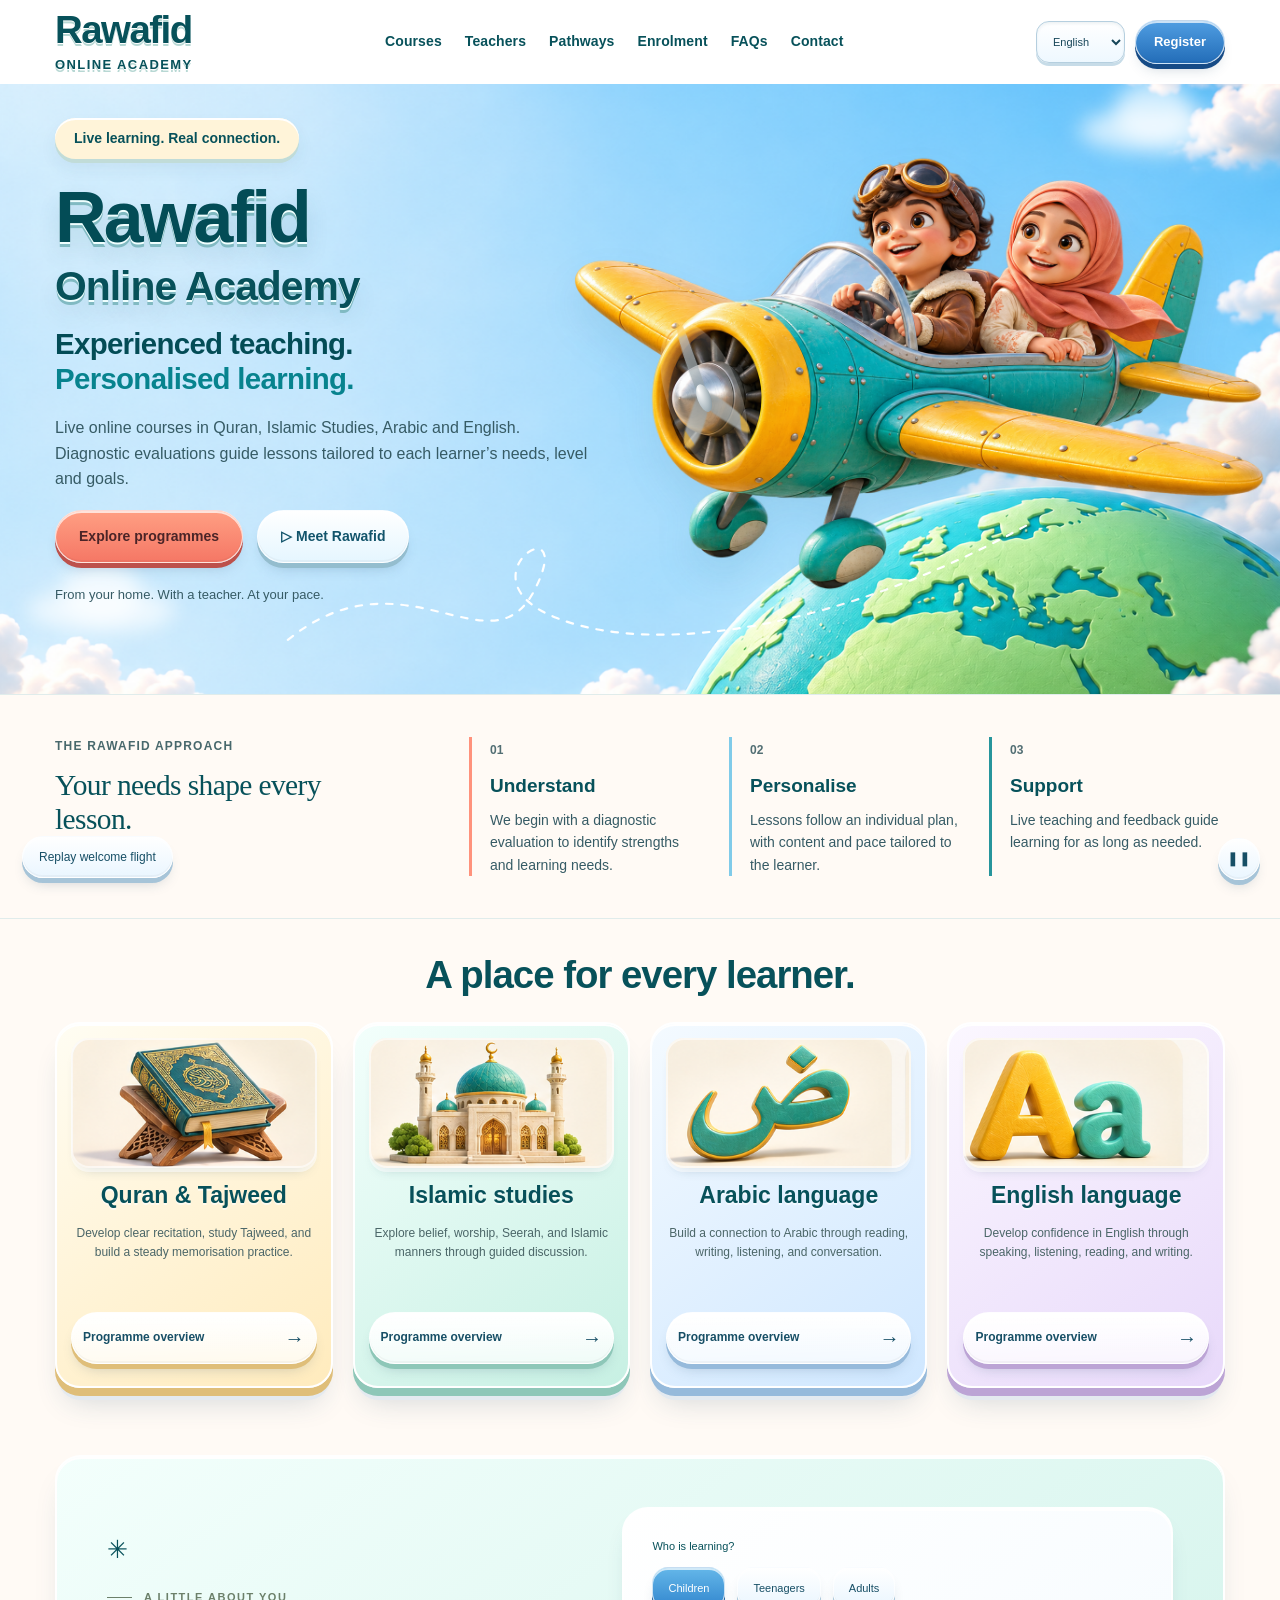
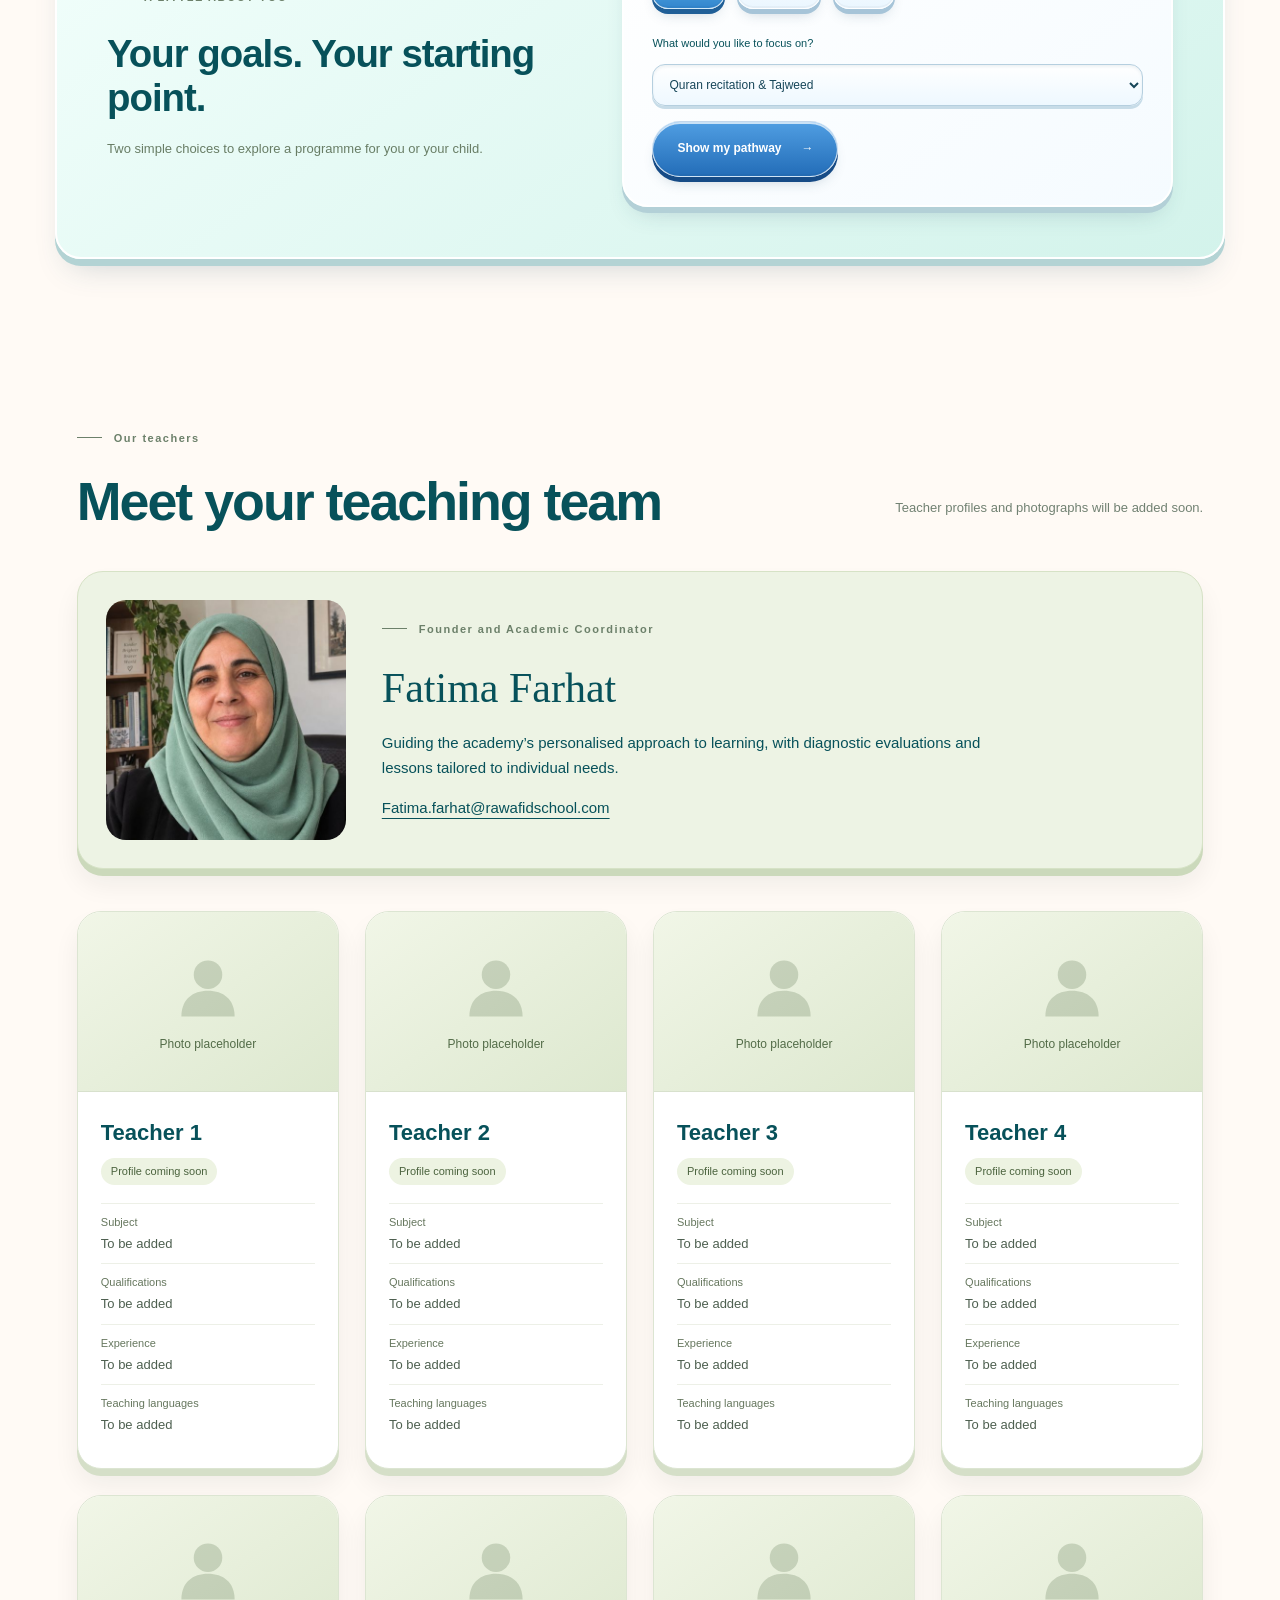
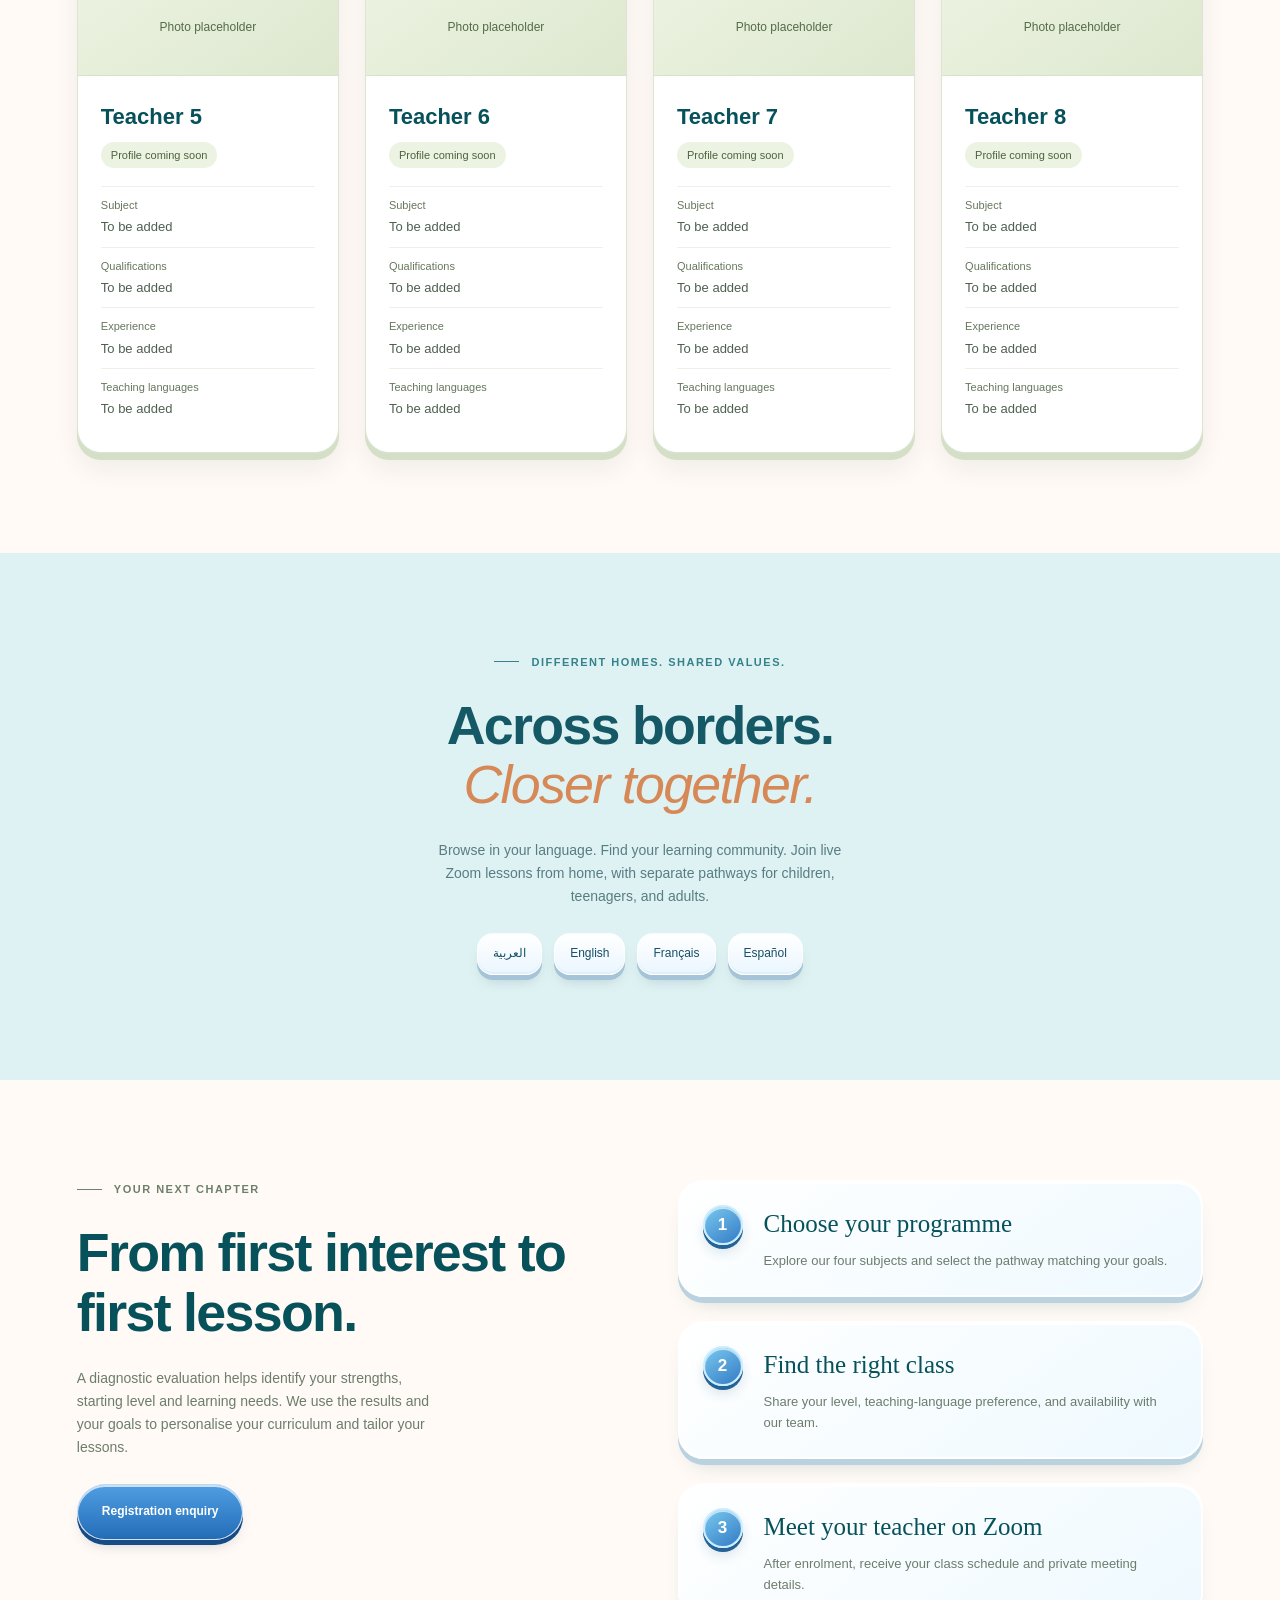
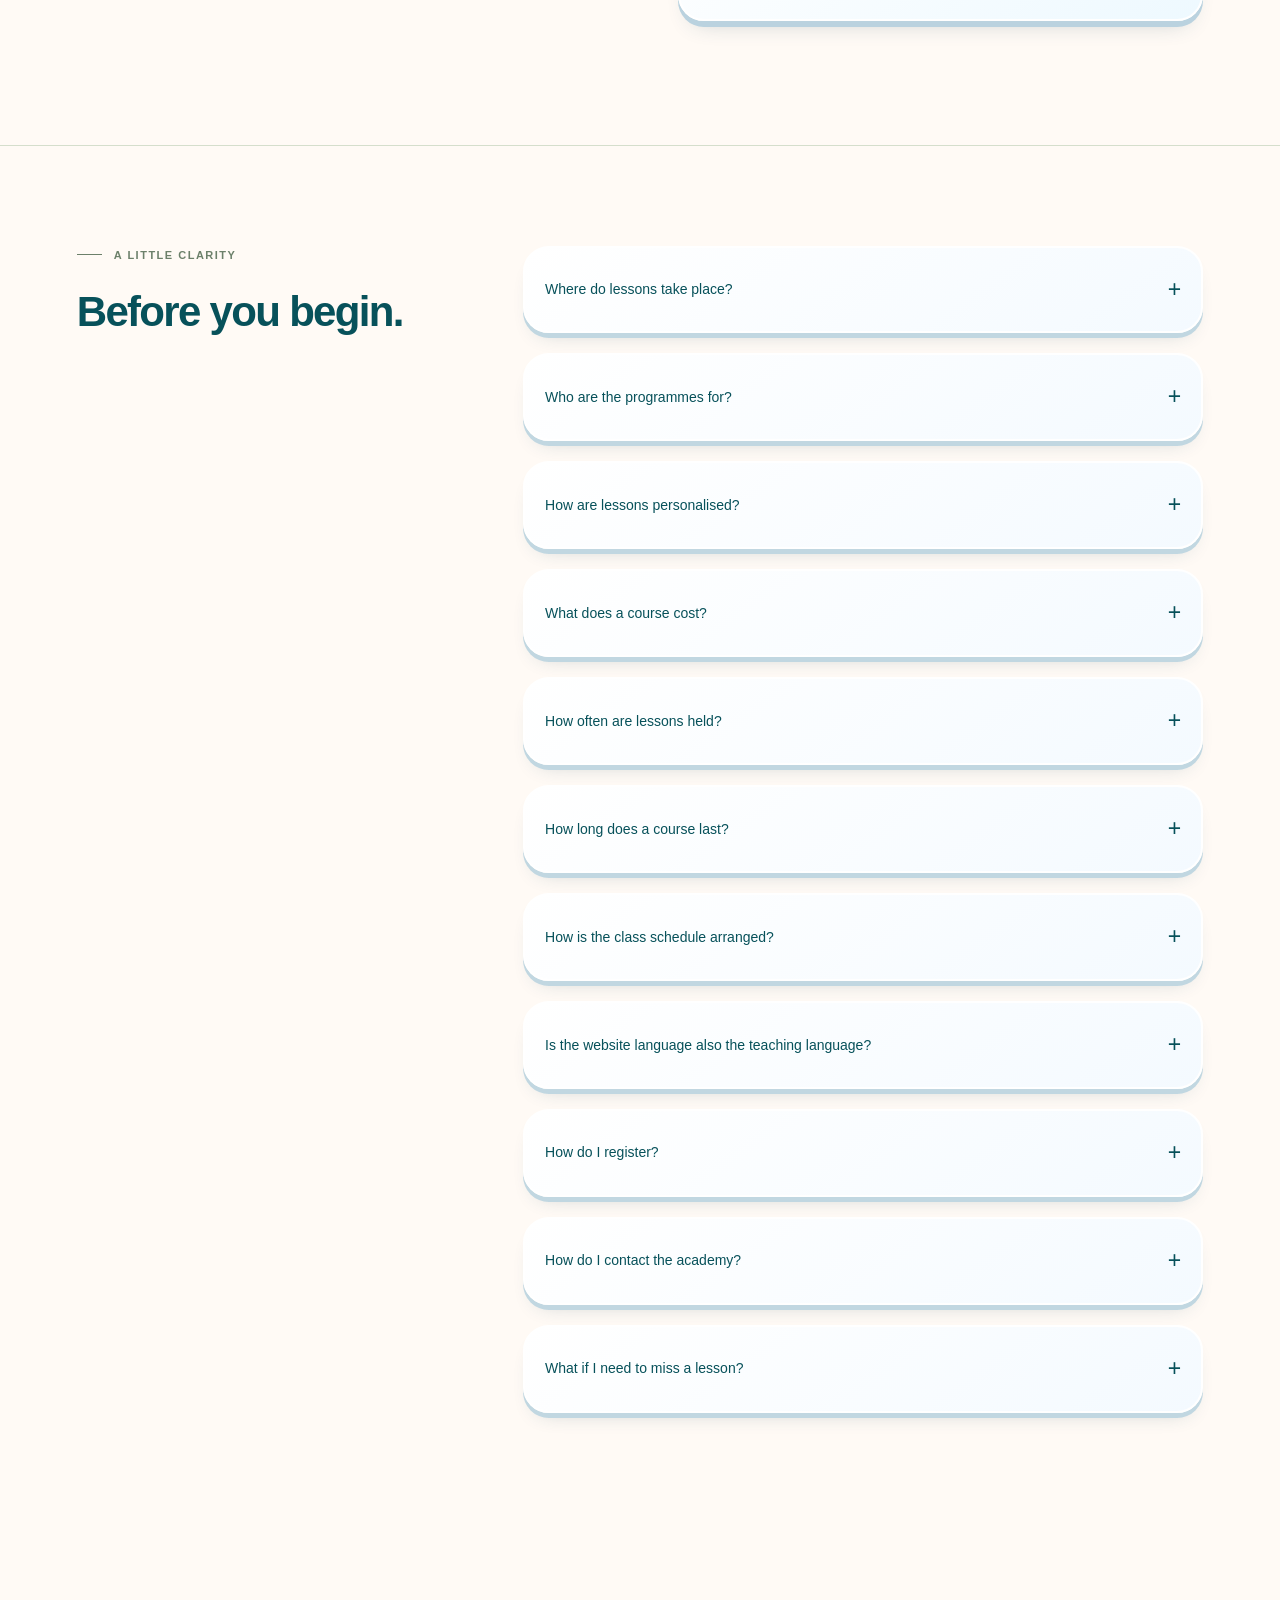
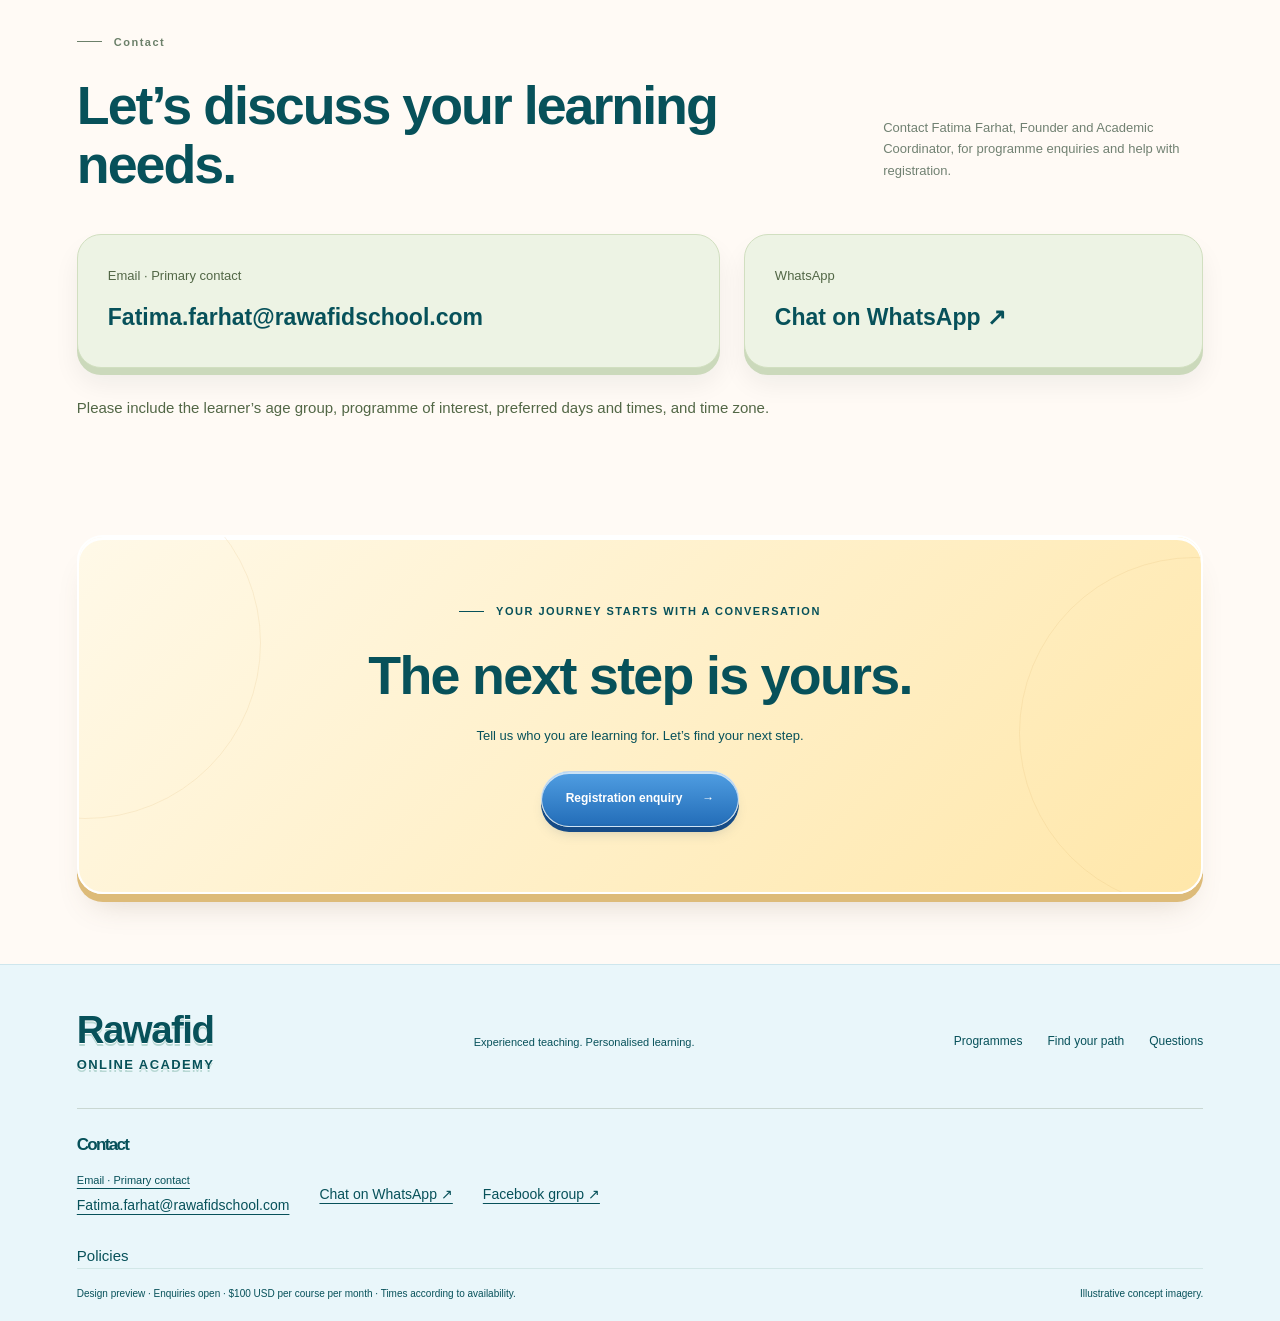
==== commit f68a511b: "Strengthen academy identity with personalised teaching message and learning approach" ====
--- a/index.html
+++ b/index.html
@@ -1,4 +1,4 @@
-<!doctype html><html lang="en"><head><meta charset="UTF-8"><meta name="viewport" content="width=device-width,initial-scale=1"><meta name="description" content="Rawafid Online Academy. Live Zoom learning in Quran, Islamic studies, Arabic and English for children, teenagers and adults."><title>Rawafid · Your faith. Your language. Your future.</title><style>
+<!doctype html><html lang="en"><head><meta charset="UTF-8"><meta name="viewport" content="width=device-width,initial-scale=1"><meta name="description" content="Rawafid Online Academy offers live courses in Quran, Islamic Studies, Arabic and English, with diagnostic evaluations and personalised lessons guided by experienced teaching."><title>Rawafid Online Academy | Experienced teaching. Personalised learning.</title><style>
 :root{--hero-art:none;--dark:#102720;--deep:#071a15;--lime:#d8ef9a;--paper:#f6f6ef;--muted:#aabcb2;--ink:#17372c;--line:#ffffff23}*{box-sizing:border-box}html{scroll-behavior:smooth;scroll-padding-top:90px}body{margin:0;background:var(--paper);color:var(--ink);font:15px/1.65 Arial,sans-serif}button,input,select{font:inherit}button,a,select{touch-action:manipulation}button{cursor:pointer}a{color:inherit;text-decoration:none}button:focus-visible,a:focus-visible,input:focus-visible,select:focus-visible,summary:focus-visible{outline:3px solid #abc56a;outline-offset:5px}button{color:inherit}::selection{background:#d8ef9a;color:#102720}.wrap{max-width:1400px;padding:0 6vw;margin:auto}.eyebrow{font-size:11px;font-weight:600;letter-spacing:1.5px;display:flex;align-items:center;gap:12px;margin:0 0 25px}.eyebrow:before{content:'';display:block;width:25px;height:1px;background:currentColor}.pill{border:1px solid #ffffff40;border-radius:30px;padding:6px 13px;font-size:10px;display:inline-flex;align-items:center;gap:9px}.live-dot{width:6px;height:6px;background:var(--lime);border-radius:50%;box-shadow:0 0 0 5px #d8ef9a13;animation:pulse 3s infinite}.hero-shell{background:var(--deep);color:white;position:relative;overflow:hidden}.hero-image{position:absolute;inset:0;background-image:linear-gradient(90deg,#061c17ed 0%,#071d17b3 35%,#071d1730 75%),var(--hero-art);background-size:cover;background-position:center;animation:cinema 20s ease-in-out infinite alternate;transform-origin:75% 50%}.hero-shell:after{content:'';position:absolute;inset:0;background:linear-gradient(0deg,#071a15 0%,transparent 22%,transparent 85%,#071a1580);pointer-events:none}.hero-orbit{position:absolute;width:660px;height:660px;border:1px solid #ffffff19;border-radius:50%;inset-inline-end:-330px;top:110px;pointer-events:none}.hero-orbit:before{content:'';position:absolute;inset:50px;border:1px dashed #ffffff20;border-radius:50%;animation:spin 90s linear infinite}.orb{position:absolute;right:20%;top:22%;width:8px;height:8px;background:#d8ef9a;border-radius:50%;box-shadow:0 0 30px 7px #d8ef9a33}.site-nav{position:relative;z-index:5;border-bottom:1px solid var(--line)}nav{height:100px;display:flex;justify-content:space-between;align-items:center;gap:25px}.brand{font:30px/1 Georgia,serif;letter-spacing:1.5px;display:flex;align-items:center;gap:12px}.brand .mark{width:34px;height:40px;display:grid;place-items:center;border:1px solid #d8ef9a;border-radius:18px 18px 3px 3px;font:27px Georgia;color:var(--lime)}.brand small{display:block;font:9px Arial,sans-serif;letter-spacing:1.2px;margin-top:9px;opacity:.65}.navlinks{display:flex;gap:27px;align-items:center;font-size:12px}.navlinks a{position:relative}.navlinks a:after{content:'';height:1px;width:0;background:var(--lime);position:absolute;bottom:-6px;inset-inline-start:0;transition:width .3s}.navlinks a:hover:after{width:100%}.navtools{display:flex;align-items:center;gap:16px}#language{background:#14382acc;color:white;border:1px solid #ffffff40;border-radius:25px;padding:9px 12px;font-size:11px;max-width:120px}#language option{background:var(--dark);color:white}.menu-button{display:none;background:transparent;border:1px solid #ffffff40;color:white;border-radius:50%;width:40px;height:40px;font-size:20px}.button{display:inline-flex;align-items:center;justify-content:center;gap:20px;background:var(--lime);color:#183324;border:1px solid var(--lime);padding:17px 24px;border-radius:40px;font-size:12px;font-weight:600;transition:transform .3s,background .3s,box-shadow .3s}.button:hover{transform:translateY(-3px);background:#e4f6b8;box-shadow:0 7px 25px #d8ef9a22}.button .arrow{font-size:17px;transition:transform .3s}.button:hover .arrow{transform:translateX(4px)}.button.ghost{background:transparent;color:white;border-color:#ffffff55}.button.dark{background:var(--dark);border-color:var(--dark);color:white}.button.small{padding:10px 18px;font-size:11px}.hero{position:relative;z-index:2;min-height:680px;padding-top:76px;padding-bottom:70px;display:grid;grid-template-columns:1.1fr 1fr;align-items:center}.hero-copy{max-width:670px}.hero .eyebrow{color:#d5e4d3;font-size:10px}.hero h1{font:clamp(58px,6.5vw,94px)/.99 Georgia,serif;font-weight:400;letter-spacing:-3px;margin:30px 0 28px}.hero h1 em{font-weight:400;color:var(--lime)}.hero .intro{font-size:15px;line-height:1.8;max-width:460px;color:#d5e0d8}.hero-actions{display:flex;gap:15px;align-items:center;flex-wrap:wrap;margin:32px 0 28px}.play{display:inline-flex;align-items:center;gap:12px;background:none;color:white;border:0;padding:8px;font-size:12px}.play-icon{width:40px;height:40px;border:1px solid #ffffff50;border-radius:50%;display:grid;place-items:center;font-size:11px;transition:background .3s}.play:hover .play-icon{background:#ffffff25}.hero-notes{display:flex;gap:18px;color:#b3c8bc;font-size:10px}.hero-notes span:before{content:'✓';margin-inline-end:6px;color:var(--lime)}.hero-scene{min-height:440px;position:relative;align-self:stretch}.scene-note{position:absolute;inset-inline-end:-10px;top:30px;padding:12px 18px;border:1px solid #ffffff30;border-radius:16px;background:#12342970;backdrop-filter:blur(16px);display:flex;gap:12px;align-items:center;animation:float 6s ease-in-out infinite}.scene-note strong{display:block;font-size:12px}.scene-note small{font-size:10px;color:#dfebdf}.scene-note .symbol{font-size:22px;color:var(--lime)}.scene-bottom{position:absolute;bottom:15px;inset-inline-end:0;width:285px;background:#f7faefed;color:#183b2d;padding:20px;border-radius:18px;box-shadow:0 20px 45px #0002;animation:float 7s ease-in-out infinite reverse}.scene-bottom .caption{font-size:9px;color:#718267;letter-spacing:1px}.scene-bottom h3{font:27px/1.2 Georgia,serif;margin:8px 0 16px}.wave{height:22px;display:flex;gap:4px;align-items:center}.wave i{display:block;background:#71906b;width:3px;height:8px;border-radius:5px;animation:wave 1.5s ease-in-out infinite}.wave i:nth-child(3n){animation-delay:.3s;height:18px}.wave i:nth-child(2n){animation-delay:.7s;height:12px}.scene-bottom .row{display:flex;justify-content:space-between;align-items:center;border-top:1px solid #183b2d20;padding-top:12px;font-size:10px}.scene-bottom .round{border-radius:50%;width:26px;height:26px;background:var(--dark);color:var(--lime);display:grid;place-items:center}.subject-bar{position:relative;z-index:2;border-top:1px solid var(--line);display:grid;grid-template-columns:repeat(4,1fr)}.subject-link{display:flex;gap:15px;align-items:center;justify-content:center;padding:23px 12px;border-inline-end:1px solid var(--line);font-size:13px;transition:background .3s}.subject-link:last-child{border:0}.subject-link:hover{background:#d8ef9a15}.subject-link small{font:12px Georgia;color:#9aaf92}.subject-link span:last-child{margin-inline-start:15px;color:var(--lime)}.scroll-meter{height:3px;background:var(--lime);position:fixed;top:0;left:0;width:0;z-index:30}.section{padding:100px 0}.section-head{display:flex;align-items:end;justify-content:space-between;gap:35px;margin-bottom:40px}.section-head h2,h2{font:clamp(36px,4.2vw,59px)/1.1 Georgia,serif;font-weight:400;letter-spacing:-1.7px;margin:0}.section-head p{max-width:320px;font-size:13px;color:#718172}.section .eyebrow{color:#6c806a}.text-link{font-size:12px;border-bottom:1px solid #6c806a;padding-bottom:5px;white-space:nowrap}.programme-grid{display:grid;grid-template-columns:repeat(4,1fr);gap:13px}.programme{position:relative;border-radius:18px;min-height:355px;padding:26px 24px;overflow:hidden;display:flex;flex-direction:column;isolation:isolate;transition:transform .5s,box-shadow .5s;background:#dbe4ce;border:1px solid #cad6bd}.programme:hover,.programme:focus-within{transform:translateY(-9px);box-shadow:0 22px 35px #163b2517}.programme:nth-child(2){background:#ecdfcc;border-color:#e0d2b9}.programme:nth-child(3){background:#d4e4df;border-color:#c4d7ce}.programme:nth-child(4){background:#e5e1ee;border-color:#d9d3e4}.programme-top{display:flex;justify-content:space-between;align-items:center}.programme-top small{font-size:10px;letter-spacing:.8px}.programme-top b{font:18px Georgia;opacity:.55}.programme-art{height:145px;position:relative;display:grid;place-items:center}.programme-art .glyph{font:80px Georgia,serif;position:relative;z-index:1;transition:transform .6s;line-height:1}.programme:hover .glyph{transform:scale(1.12) rotate(-6deg)}.programme-art:before,.programme-art:after{content:'';position:absolute;width:105px;height:105px;border:1px solid currentColor;opacity:.14;border-radius:25px;transform:rotate(45deg);transition:transform 1s}.programme-art:after{transform:rotate(0deg);width:83px;height:83px}.programme:hover .programme-art:before{transform:rotate(90deg)}.programme:hover .programme-art:after{transform:rotate(-45deg)}.programme h3{font:28px/1.15 Georgia,serif;margin:5px 0 13px;font-weight:400}.programme p{font-size:12px;color:#526858;margin:0 0 20px;line-height:1.7}.programme button{display:flex;align-items:center;justify-content:space-between;border:0;background:none;padding:15px 0 0;border-top:1px solid #17372c25;font-size:11px;margin-top:auto;text-align:start}.programme button i{font-style:normal;font-size:20px;transition:transform .3s}.programme button:hover i{transform:translateX(5px)}.finder{display:grid;grid-template-columns:.9fr 1.1fr;gap:65px;background:#e9ede0;border:1px solid #d6dfcc;border-radius:26px;padding:50px;margin-top:60px;align-items:center}.finder h2{font-size:43px}.finder p{font-size:13px;color:#687d65;margin:18px 0 25px}.finder .spark{font-size:25px;margin-bottom:18px;display:block}.finder-form{background:#fffef8;padding:28px;border-radius:18px;box-shadow:0 12px 30px #233c1810}.finder-form label{font-size:11px;display:block;margin-bottom:12px}.segments{display:flex;gap:7px;flex-wrap:wrap;margin-bottom:20px}.segment{border:1px solid #d9dfcf;background:white;border-radius:25px;padding:9px 15px;font-size:11px;transition:all .25s}.segment.active{background:var(--dark);color:white;border-color:var(--dark)}.finder-form select{width:100%;padding:12px;background:#f6f7ef;border:1px solid #d6dfcc;border-radius:8px;color:var(--ink);font-size:12px;margin-bottom:15px}.recommend{border-top:1px solid #d9dfcf;margin-top:20px;padding-top:20px;animation:enter .5s}.recommend h3{font:25px Georgia;margin:8px 0}.recommend p{margin:8px 0;font-size:12px}.recommend .button{margin-top:10px}.connection{background:var(--dark);color:white;position:relative;overflow:hidden}.connection .wrap{display:grid;grid-template-columns:1fr 1fr;align-items:center;gap:70px}.connection .eyebrow{color:var(--lime)}.connection h2 em{color:var(--lime);font-weight:400}.connection p{color:#b2c7b8;font-size:14px;max-width:420px;margin:25px 0}.world{height:430px;position:relative;display:grid;place-items:center}.globe{width:340px;height:340px;border:1px solid #a2bd7b55;border-radius:50%;position:relative;overflow:hidden;background:radial-gradient(circle at 30% 30%,#aacd5b22,transparent 60%);box-shadow:0 0 80px #b1d6660b,inset -40px -20px 80px #031d16}.globe:before{content:'';position:absolute;inset:0;background:repeating-linear-gradient(0deg,transparent 0 55px,#bbdd7b22 56px 57px,transparent 58px 60px);border-radius:50%}.longitude{position:absolute;inset:0;border:1px solid #bfd98a40;border-radius:50%;animation:globe 18s linear infinite}.longitude:nth-child(2){animation-delay:-6s}.longitude:nth-child(3){animation-delay:-12s}.equator{position:absolute;left:-10%;right:-10%;height:120px;top:108px;border:1px solid #bfd98a50;border-radius:50%;transform:rotate(-24deg)}.global-note{position:absolute;background:#284a37;border:1px solid #b8d18b40;padding:9px 16px;border-radius:30px;font-size:11px;animation:float 6s ease-in-out infinite}.global-note.n1{top:40px;left:15px}.global-note.n2{right:0;top:170px;animation-delay:-2s}.global-note.n3{bottom:40px;left:35px;animation-delay:-4s}.global-note .live-dot{display:inline-block;margin-inline-end:8px}.language-chips{display:flex;gap:10px;flex-wrap:wrap}.language-chips button{background:transparent;border:1px solid #ffffff30;border-radius:25px;padding:8px 14px;color:#e7edde;font-size:12px;transition:background .3s}.language-chips button:hover{background:#ffffff15}.journey{display:grid;grid-template-columns:1fr 1fr;gap:75px;align-items:start}.journey-intro{position:sticky;top:70px}.journey-intro p{color:#6c7d6c;max-width:370px;font-size:14px;margin:25px 0}.steps{position:relative}.step{display:grid;grid-template-columns:45px 1fr;gap:20px;padding:0 0 35px}.step:last-child{padding-bottom:0}.step-number{width:40px;height:40px;background:#e6ebdb;border:1px solid #d1ddbd;border-radius:50%;display:grid;place-items:center;font:17px Georgia;position:relative}.step:not(:last-child) .step-number:after{content:'';height:80px;width:1px;background:#d1ddbd;position:absolute;top:39px;left:19px}.step h3{font:25px Georgia;margin:5px 0 12px}.step p{font-size:13px;color:#6c7d6c;margin:0}.faq-block{border-top:1px solid #d5decc;display:grid;grid-template-columns:.7fr 1.3fr;gap:80px}.faq-block h2{font-size:42px}details{border-bottom:1px solid #d5decc}summary{list-style:none;cursor:pointer;display:flex;align-items:center;justify-content:space-between;padding:23px 0;font-size:14px;gap:20px}summary:after{content:'+';font-size:23px;font-weight:300}details[open] summary:after{content:'−'}summary::-webkit-details-marker{display:none}details p{font-size:13px;color:#657b65;padding:0 30px 23px 0;line-height:1.8;margin:0}.final-cta{padding:65px 30px;text-align:center;border-radius:26px;background:var(--lime);position:relative;overflow:hidden;margin:0 0 70px}.final-cta:before,.final-cta:after{content:'';position:absolute;width:350px;height:350px;border:1px solid #47632322;border-radius:50%;left:-170px;top:-70px}.final-cta:after{left:auto;right:-170px;top:20px}.final-cta .eyebrow{justify-content:center}.final-cta h2{max-width:680px;margin:0 auto 20px}.final-cta p{font-size:13px;margin-bottom:25px}.final-cta .button{position:relative;z-index:1}footer{background:var(--deep);color:#d8e2d8;padding:45px 0 18px}.footer-row{display:flex;justify-content:space-between;align-items:center;gap:30px;padding-bottom:35px}.footer-row p{font-size:11px;max-width:250px;color:#8fa99a}.footer-links{display:flex;gap:25px;font-size:12px}.preview-note{font-size:10px;color:#8fa99a;border-top:1px solid #ffffff17;padding-top:17px;display:flex;justify-content:space-between;gap:30px}.reveal{opacity:1;transform:none}.motion-ready .reveal{opacity:0;transform:translateY(25px);transition:opacity .85s,transform .85s}.motion-ready .reveal.in{opacity:1;transform:none}.hero-copy>*{animation:enter 1s both}.hero-copy>:nth-child(2){animation-delay:.12s}.hero-copy>:nth-child(3){animation-delay:.25s}.hero-copy>:nth-child(4){animation-delay:.4s}.hero-copy>:nth-child(5){animation-delay:.55s}.motion-control{position:fixed;bottom:20px;inset-inline-end:20px;z-index:20;width:40px;height:40px;border-radius:50%;background:#12372deb;backdrop-filter:blur(10px);color:var(--lime);border:1px solid #ffffff50;box-shadow:0 5px 20px #0002;font-size:14px}dialog{width:min(620px,calc(100% - 30px));max-height:90vh;border:1px solid #d2dec6;border-radius:24px;background:var(--paper);color:var(--ink);padding:35px;box-shadow:0 30px 100px #0005}dialog[open]{animation:enter .35s}dialog::backdrop{background:#041a13d4;backdrop-filter:blur(9px)}dialog h2{font-size:35px;margin:15px 0}dialog p{font-size:13px;color:#647b62}.close{float:inline-end;border:1px solid #cbd5bd;background:none;border-radius:50%;width:35px;height:35px;font-size:24px;line-height:1}.dialog-tabs{display:flex;gap:8px;margin:20px 0}.dialog-tabs button{border:1px solid #ccd8bf;background:none;border-radius:30px;padding:8px 15px;font-size:12px}.dialog-tabs .active{background:var(--dark);color:white}form label{display:block;font-size:11px;margin:15px 0 6px}form input,form select{width:100%;padding:12px;border:1px solid #cbd5bf;background:#fffef8;border-radius:9px;color:var(--ink)}form .button{margin-top:20px}.notice{background:#e7ecd9;padding:12px;border-radius:10px;font-size:11px;color:#68795b;margin-top:18px}#feedback{font-size:12px;margin-top:15px}.feature-list{padding:0;list-style:none;margin:20px 0}.feature-list li{border-bottom:1px solid #d6dfc9;padding:11px 0;font-size:13px}.feature-list li:before{content:'✓';color:#7b9754;margin-inline-end:12px}.demo-stage{background:var(--dark);color:white;padding:25px;border-radius:15px;margin:20px 0}.demo-stage h3{font:27px Georgia;color:var(--lime);margin:0 0 15px}.demo-stage p{color:#c1d0bc}.demo-steps{display:flex;gap:8px;margin-bottom:20px}.demo-steps button{border:1px solid #ccd8bf;background:none;border-radius:50%;width:32px;height:32px;font-size:12px}.demo-steps button.active{background:var(--dark);color:white}.paused *,.paused *:before,.paused *:after{animation-play-state:paused!important}.paused{scroll-behavior:auto}.paused .reveal{opacity:1;transform:none;transition:none}[dir=rtl] .hero-image{background-image:linear-gradient(90deg,#061c17ed 0%,#071d17b3 35%,#071d1730 75%),var(--hero-art);transform:scaleX(-1);transform-origin:center center}[dir=rtl] .hero h1{font-family:Tahoma,Arial,sans-serif;letter-spacing:0;font-size:70px;line-height:1.3}[dir=rtl] h2,[dir=rtl] h3{font-family:Tahoma,Arial,sans-serif;letter-spacing:0;line-height:1.5}[dir=rtl] .brand small,[dir=rtl] .eyebrow{letter-spacing:0}[dir=rtl] .hero-image{animation:none}[dir=rtl] .hero-copy{max-width:650px}.mobile-links{display:none}@keyframes cinema{from{transform:scale(1)}to{transform:scale(1.055)}}@keyframes enter{from{opacity:0;transform:translateY(18px)}to{opacity:1;transform:translateY(0)}}@keyframes float{0%,100%{transform:translateY(0)}50%{transform:translateY(-9px)}}@keyframes pulse{50%{box-shadow:0 0 0 8px #d8ef9a05}}@keyframes wave{50%{transform:scaleY(.35)}}@keyframes spin{to{transform:rotate(360deg)}}@keyframes globe{0%{transform:rotateY(0)}100%{transform:rotateY(180deg)}}@media(min-width:1500px){.hero{min-height:780px}}@media(max-width:1100px){.navlinks{gap:16px}.navtools .button{display:none}.wrap{padding-inline:4vw}.hero h1{font-size:75px}.programme-grid{grid-template-columns:repeat(2,1fr)}.programme{min-height:330px}.programme-art{height:130px}.finder{gap:30px;padding:35px}.connection .wrap{gap:20px}.scene-note{inset-inline-end:0}.scene-bottom{width:250px}.subject-link{font-size:11px;gap:8px}}@media(max-width:760px){nav{height:85px}.navlinks{display:none}.menu-button{display:block}.navtools{gap:8px}.brand{font-size:26px}.brand .mark{width:29px;height:35px}.brand small{font-size:8px}.wrap{padding-inline:23px}.hero{grid-template-columns:1fr;min-height:810px;padding-top:42px;padding-bottom:30px;align-items:start}.hero h1{font-size:63px;letter-spacing:-2px;margin:25px 0}.hero .intro{font-size:13px;max-width:370px}.hero-image{background-position:67% center;background-image:linear-gradient(90deg,#061c17cc,#061c1755),linear-gradient(0deg,transparent 10%,#061c17a8 85%),var(--hero-art)}.hero-copy{position:relative;z-index:2}.hero-scene{min-height:200px;align-self:auto}.scene-note{top:32px;inset-inline-start:0;inset-inline-end:auto}.scene-bottom{bottom:0;inset-inline-end:0;width:220px;padding:15px}.scene-bottom h3{font-size:24px}.hero-notes{font-size:9px;gap:12px}.hero-actions{gap:8px;margin:25px 0}.hero-actions .button{padding:15px 20px}.subject-bar{grid-template-columns:repeat(2,1fr)}.subject-link{padding:16px 8px;border-bottom:1px solid var(--line)}.section{padding:65px 0}.section-head{align-items:start;flex-direction:column;gap:15px}.section-head p{margin:0}.programme-grid{gap:12px}.programme{padding:20px;min-height:340px}.programme h3{font-size:26px}.programme p{font-size:12px}.programme-art{height:110px}.programme-art .glyph{font-size:66px}.finder{grid-template-columns:1fr;margin-top:40px;padding:27px 22px;gap:20px}.finder h2{font-size:36px}.finder p{margin-bottom:8px}.finder-form{padding:22px}.connection .wrap{grid-template-columns:1fr}.world{height:370px;order:2}.globe{width:290px;height:290px}.global-note.n1{top:28px}.global-note.n2{top:150px}.global-note.n3{bottom:25px}.journey{grid-template-columns:1fr;gap:35px}.journey-intro{position:static}.faq-block{grid-template-columns:1fr;gap:30px}.faq-block h2{font-size:37px}.final-cta{padding:45px 23px;margin-bottom:45px}.final-cta h2{font-size:38px}.footer-row{align-items:start;flex-direction:column;gap:25px}.preview-note{flex-direction:column;gap:8px}.mobile-links.open{display:flex;flex-direction:column;gap:20px;padding:25px;background:#102c23}.mobile-links a{font-size:15px}.motion-control{bottom:12px;inset-inline-end:12px;width:36px;height:36px}[dir=rtl] .hero h1{font-size:49px}[dir=rtl] .hero-image{background-position:68% center}.eyebrow{font-size:10px;letter-spacing:1px}}@media(max-width:390px){.hero h1{font-size:55px}.programme-grid{grid-template-columns:1fr}.programme{min-height:320px}.scene-note{display:none}.navtools select{max-width:91px}}@media(prefers-reduced-motion:reduce){html{scroll-behavior:auto}*,*:before,*:after{animation:none!important;transition:none!important}.motion-ready .reveal{opacity:1;transform:none}}
 .paused .hero-copy>*,.paused dialog{opacity:1!important;transform:none!important;animation:none!important}.scene-note{pointer-events:none}.motion-control{font-family:Arial,sans-serif}.section.wrap{padding-inline:6vw}@media(max-width:1100px){.section.wrap{padding-inline:4vw}}@media(max-width:760px){.section.wrap{padding-inline:23px}}
 /* Scroll-led, procedural 3D opening. */
@@ -261,4 +261,4 @@
 const teacherCopy={"en": ["Our teachers", "Meet your teaching team", "Teacher profiles and photographs will be added soon.", "Teacher", "Photo placeholder", "Profile coming soon", "Subject", "Qualifications", "Experience", "Teaching languages", "To be added"], "ar": ["معلمونا", "تعرف إلى فريق التعليم", "ستضاف ملفات المعلمين وصورهم قريبًا.", "المعلم", "مكان الصورة", "الملف التعريفي قريبًا", "المادة", "المؤهلات", "الخبرة", "لغات التدريس", "يضاف لاحقًا"], "fr": ["Nos enseignants", "Rencontrez l’équipe pédagogique", "Les profils et les photographies seront ajoutés prochainement.", "Enseignant", "Emplacement de la photo", "Profil à venir", "Matière", "Qualifications", "Expérience", "Langues d’enseignement", "À ajouter"], "es": ["Nuestros docentes", "Conoce al equipo docente", "Los perfiles y las fotografías se añadirán próximamente.", "Docente", "Espacio para la foto", "Perfil próximamente", "Asignatura", "Titulaciones", "Experiencia", "Idiomas de enseñanza", "Por añadir"]};
 function renderTeachers(){const l=document.documentElement.lang,t=teacherCopy[l]||teacherCopy.en;document.querySelectorAll('[data-founder]').forEach(e=>e.textContent=(founderCopy[l]||founderCopy.en)[e.dataset.founder]);document.querySelectorAll('[data-teacher-text]').forEach(e=>e.textContent=t[Number(e.dataset.teacherText)]);document.getElementById('teacherGrid').innerHTML=Array.from({length:8},(_,i)=>`<article class="teacher-card"><div class="teacher-photo"><svg viewBox="0 0 80 80" fill="none" aria-hidden="true"><circle cx="40" cy="27" r="15" fill="currentColor" opacity=".24"/><path d="M12 71c0-18 12-27 28-27s28 9 28 27" fill="currentColor" opacity=".24"/></svg><span>${t[4]}</span></div><div class="teacher-info"><h3>${t[3]} ${new Intl.NumberFormat(l).format(i+1)}</h3><span class="teacher-status">${t[5]}</span><dl>${t.slice(6,10).map(label=>`<div><dt>${label}</dt><dd>${t[10]}</dd></div>`).join('')}</dl></div></article>`).join('');}
 new MutationObserver(renderTeachers).observe(document.documentElement,{attributes:true,attributeFilter:['lang']});renderTeachers();
-</script></body></html>+</script><script src="assets/academy-identity.js"></script></body></html>
--- a/assets/academy-theme.css
+++ b/assets/academy-theme.css
@@ -35,3 +35,5 @@
 @media(max-width:1150px){.academy-page .academy-nav{order:4;flex-basis:100%;justify-content:center}.academy-page header .brand{margin-inline-end:auto}}
 @media(max-width:650px){.academy-page header{gap:12px;padding:16px 18px}.academy-page header .brand{font-size:27px}.academy-page header .brand small{font-size:9px}.academy-page header select{padding:8px;font-size:11px}.academy-page header .header-register{padding:9px 13px;font-size:11px}.academy-page .academy-nav{gap:8px 17px;font-size:12px}.academy-page main{padding:24px 18px 0}.academy-page .hero{padding:27px}.academy-page .hero h1{letter-spacing:-1px}.academy-page .policy-hero{padding:26px}.academy-page .academy-footer{grid-template-columns:1fr;padding:25px;gap:24px}.academy-page .footer-contact{flex-direction:column;align-items:flex-start}}
 @media(prefers-reduced-motion:reduce){.academy-page .button,.academy-page .related a{transition:none}}
+.academy-identity{background:#fffaf5;padding:42px max(4.3vw,20px);display:grid;grid-template-columns:1fr 2fr;gap:36px;border-block:1px solid #e0eceb;color:#07515a}.identity-intro>p{font-size:12px;font-weight:800;letter-spacing:1.2px;text-transform:uppercase;color:#48686c;margin:0 0 12px}.identity-intro h2{font-size:clamp(25px,2.3vw,34px);line-height:1.15;letter-spacing:-.6px;margin:0;max-width:330px}.identity-steps{display:grid;grid-template-columns:repeat(3,1fr);gap:24px}.identity-steps article{border-inline-start:3px solid #ff927c;padding-inline-start:18px}.identity-steps article:nth-child(2){border-color:#80cbe9}.identity-steps article:nth-child(3){border-color:#27959c}.identity-steps span{font-size:12px;font-weight:800;color:#526e73}.identity-steps h3{font-size:19px;margin:8px 0}.identity-steps p{font-size:14px;line-height:1.6;margin:0;color:#365b65}.approved-copy .academy-tagline{font-size:clamp(23px,2.3vw,33px)}
+@media(max-width:850px){.academy-identity{grid-template-columns:1fr;gap:25px}.identity-intro h2{max-width:none}}@media(max-width:550px){.identity-steps{grid-template-columns:1fr;gap:22px}.academy-identity{padding-block:30px}}[dir=rtl] .identity-intro h2{letter-spacing:0}
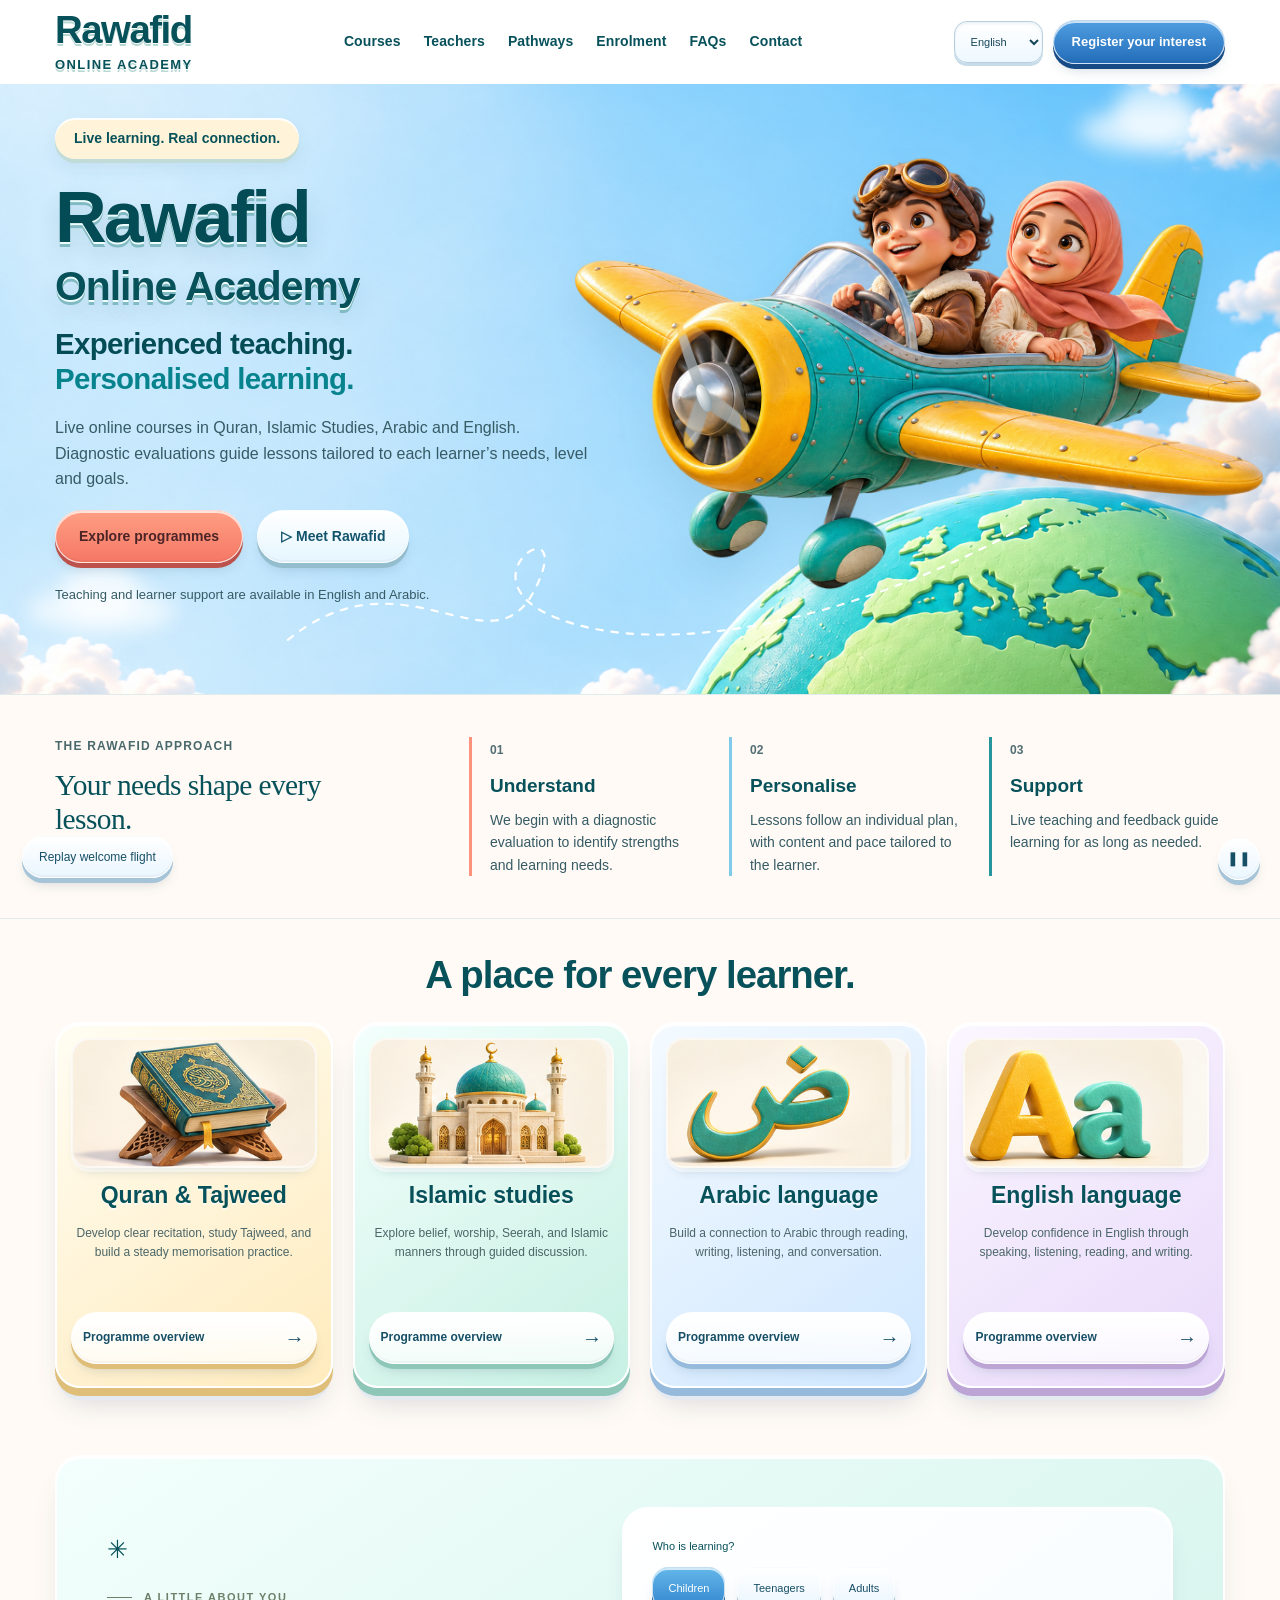
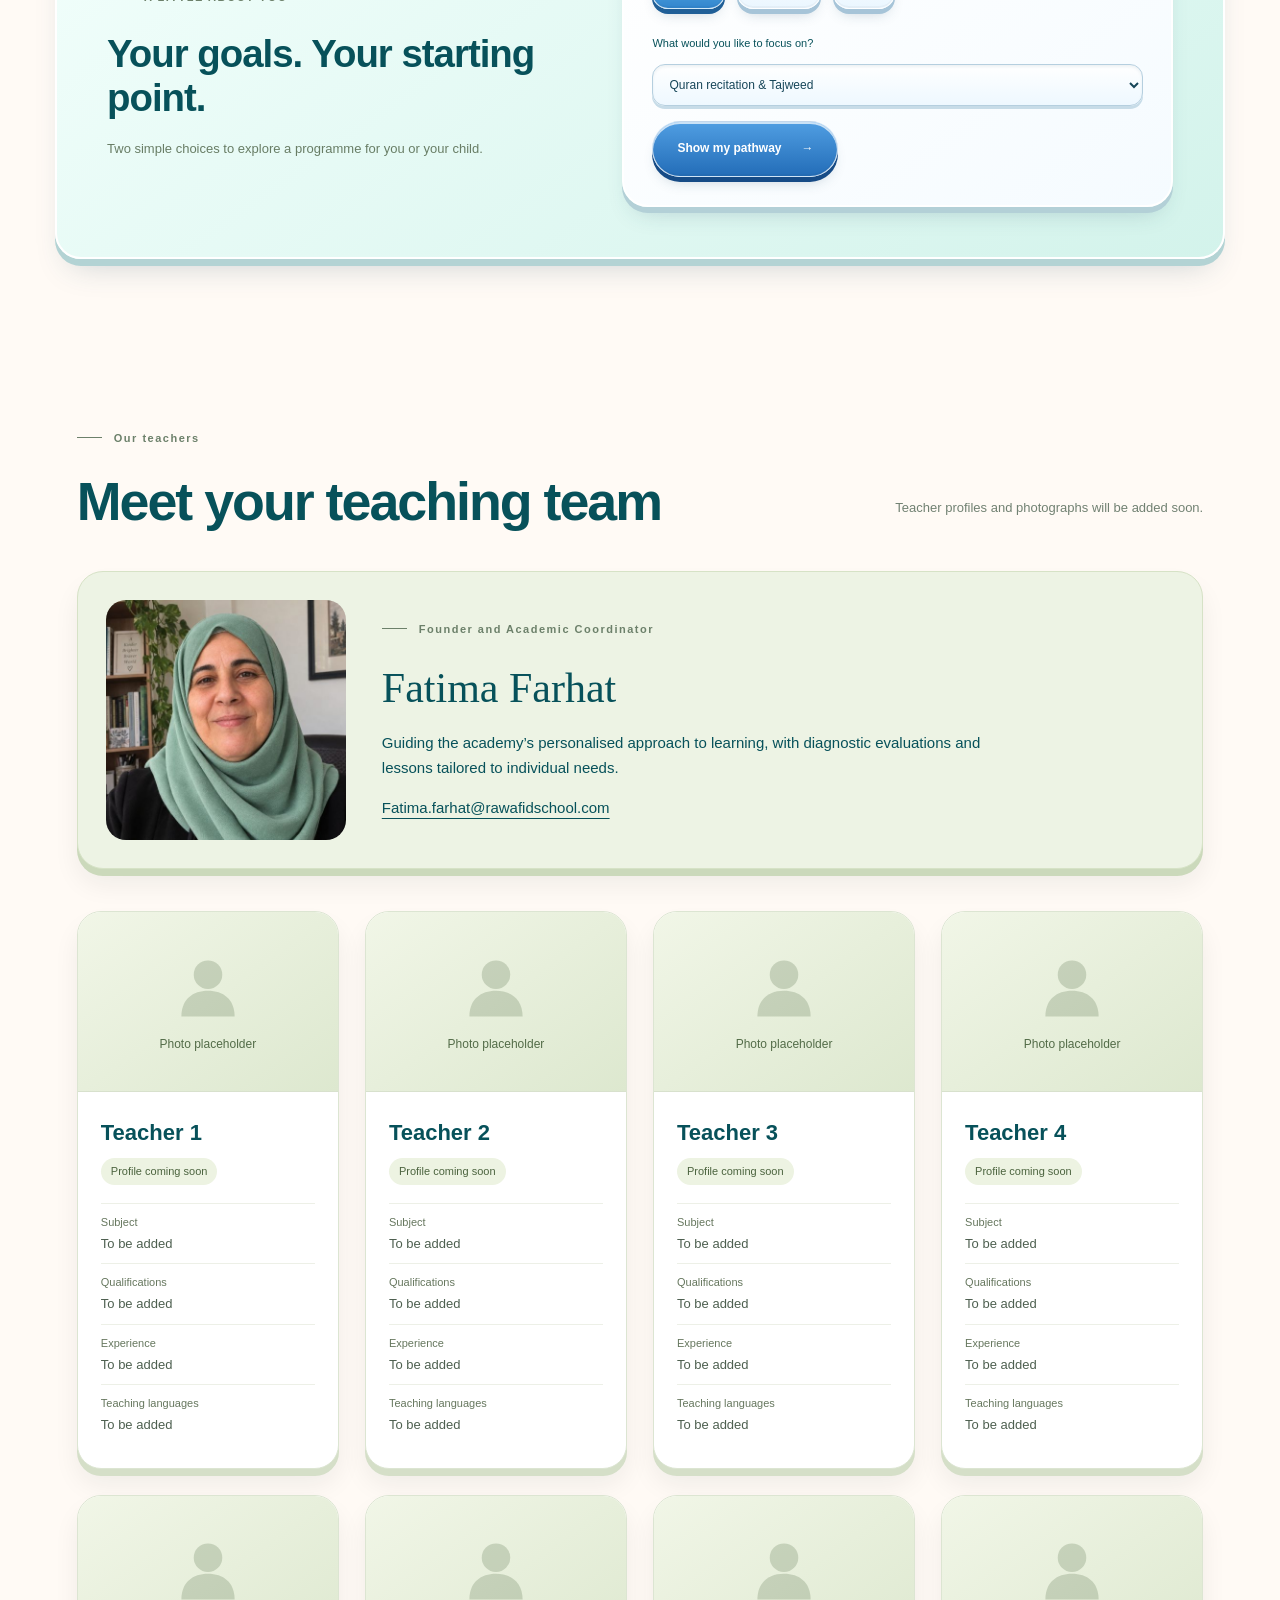
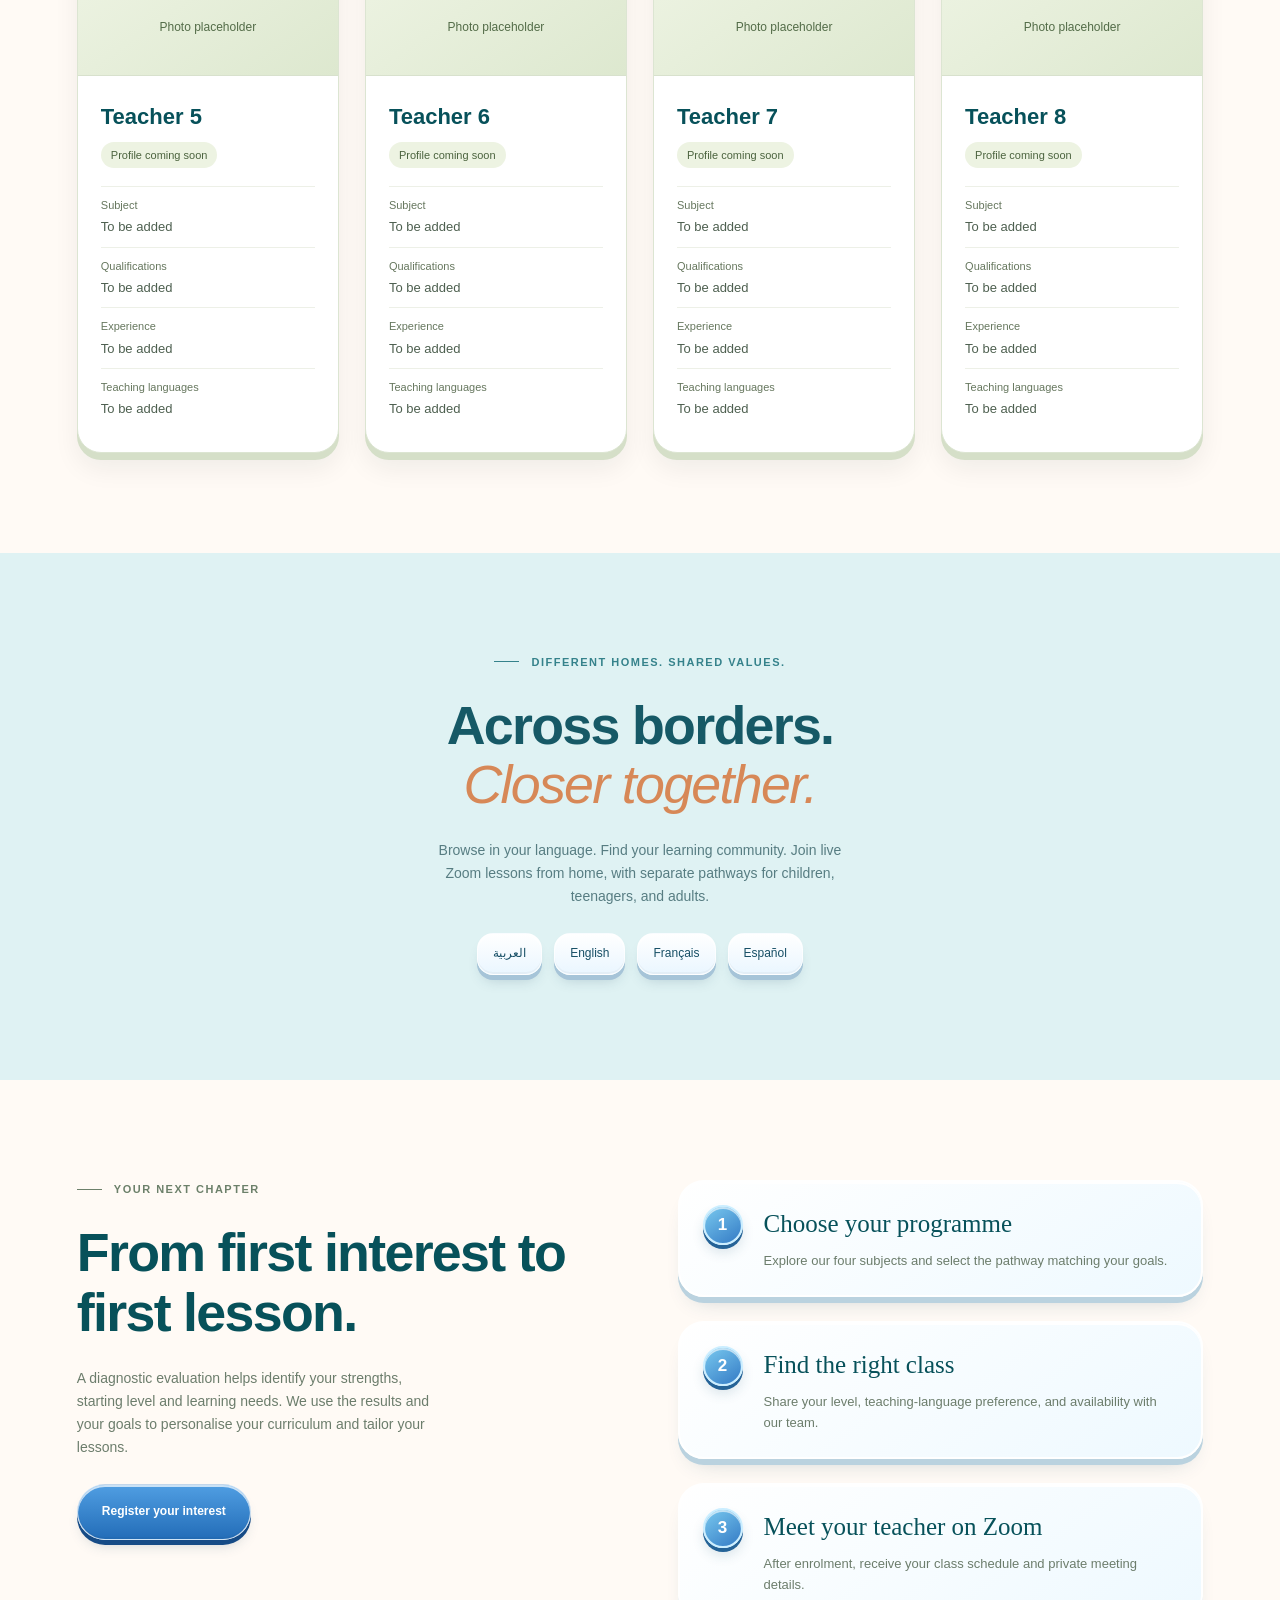
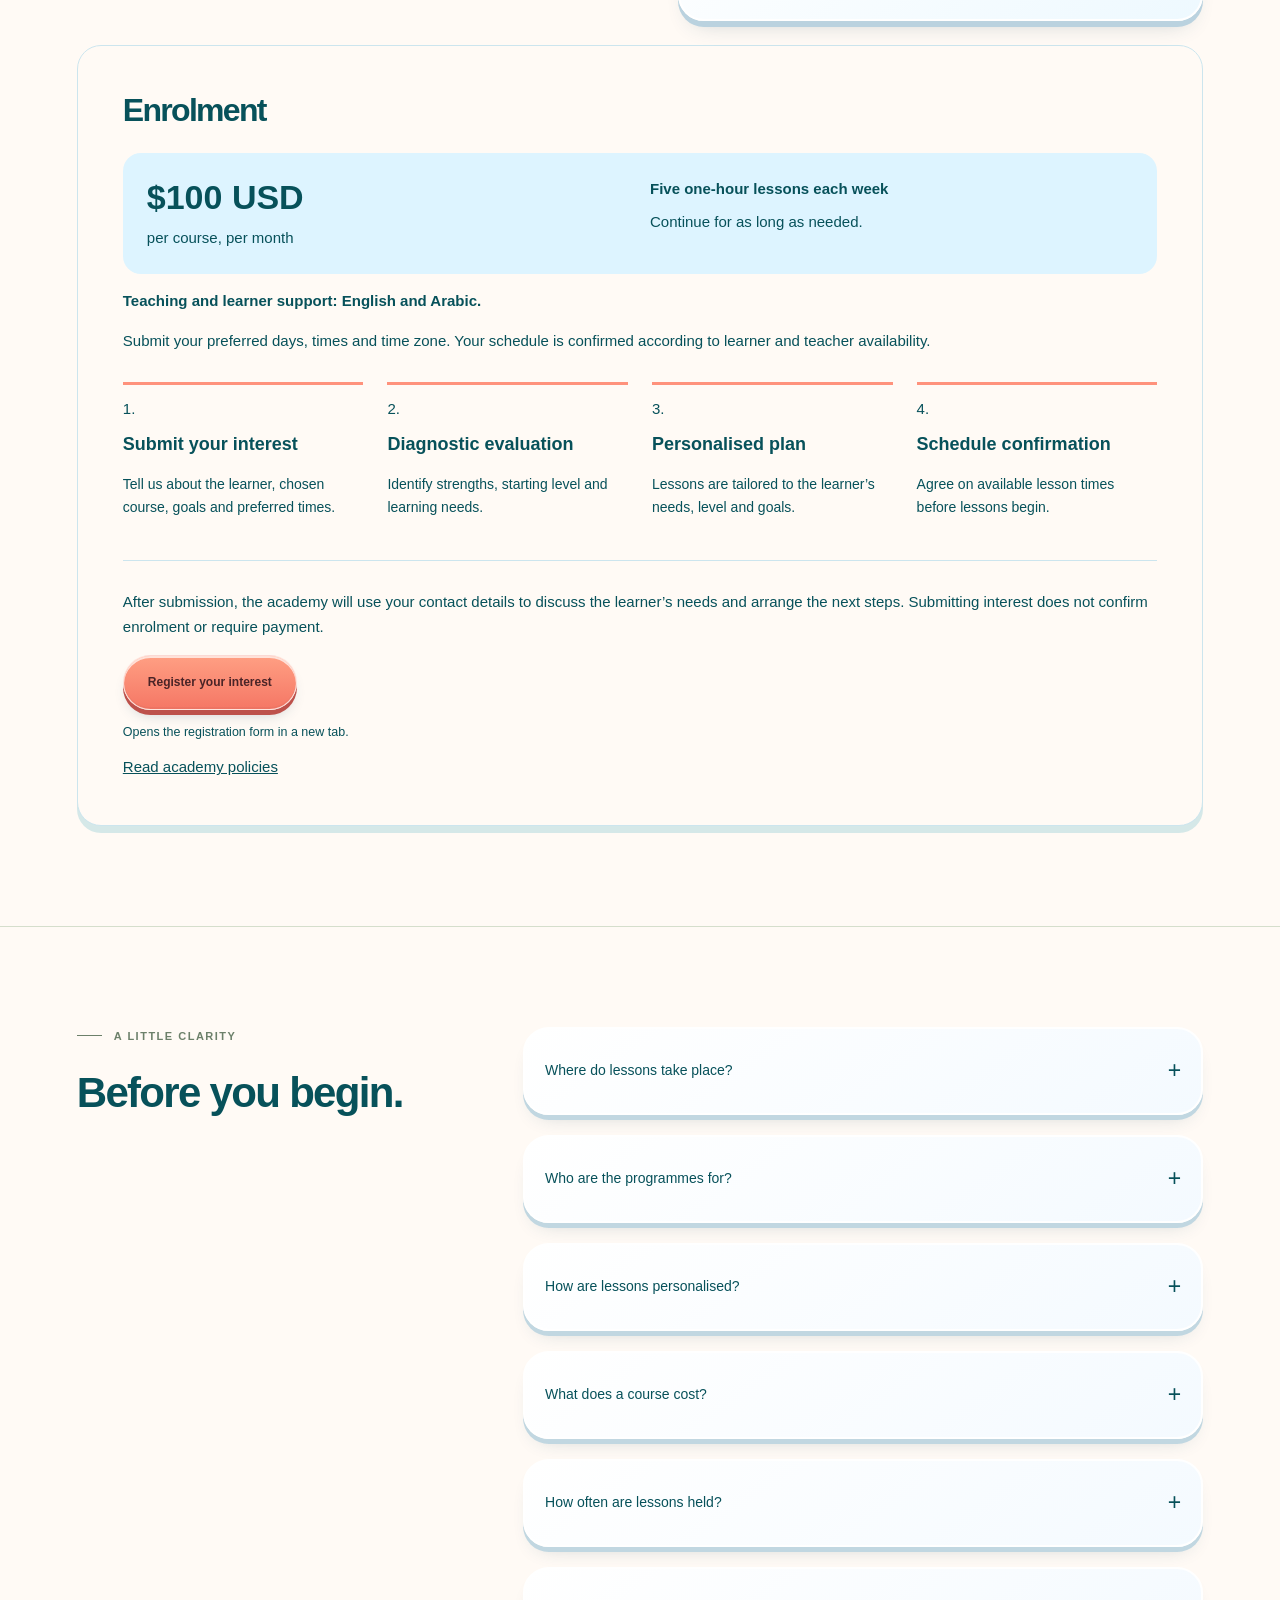
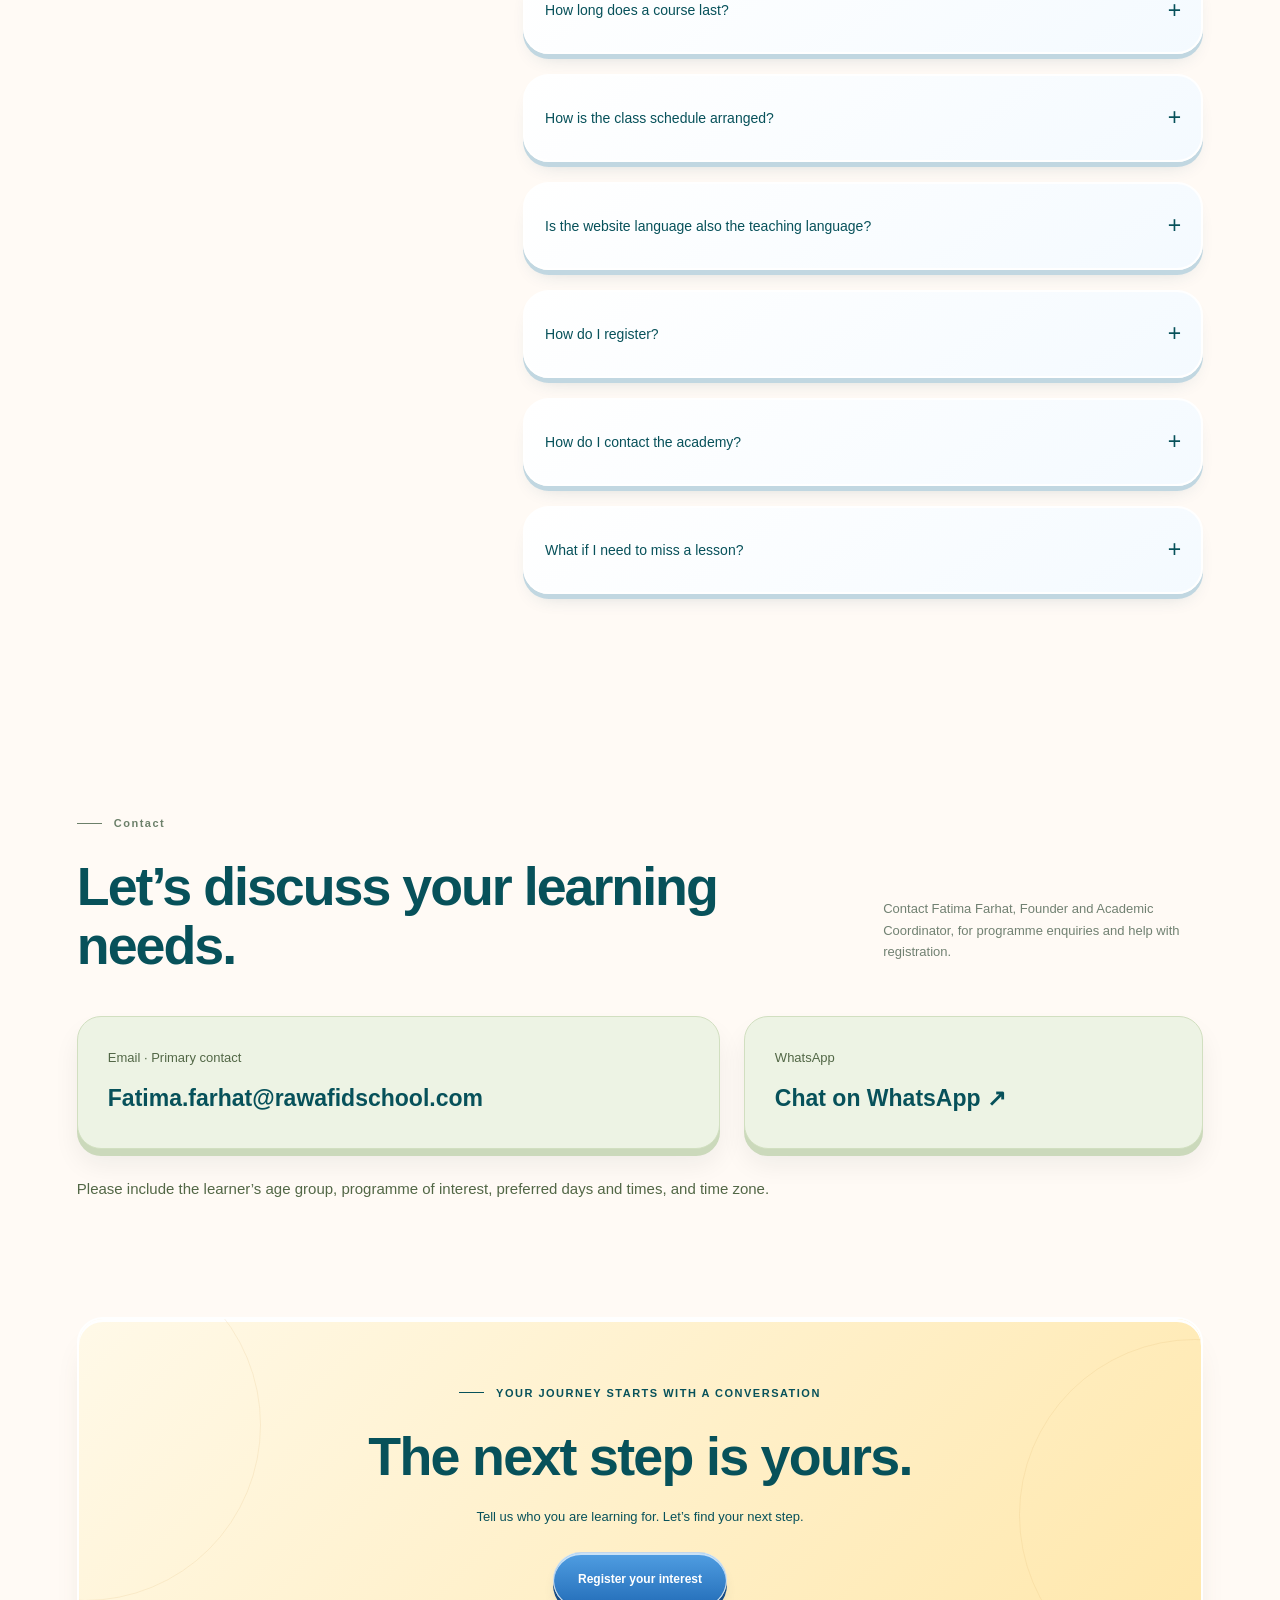
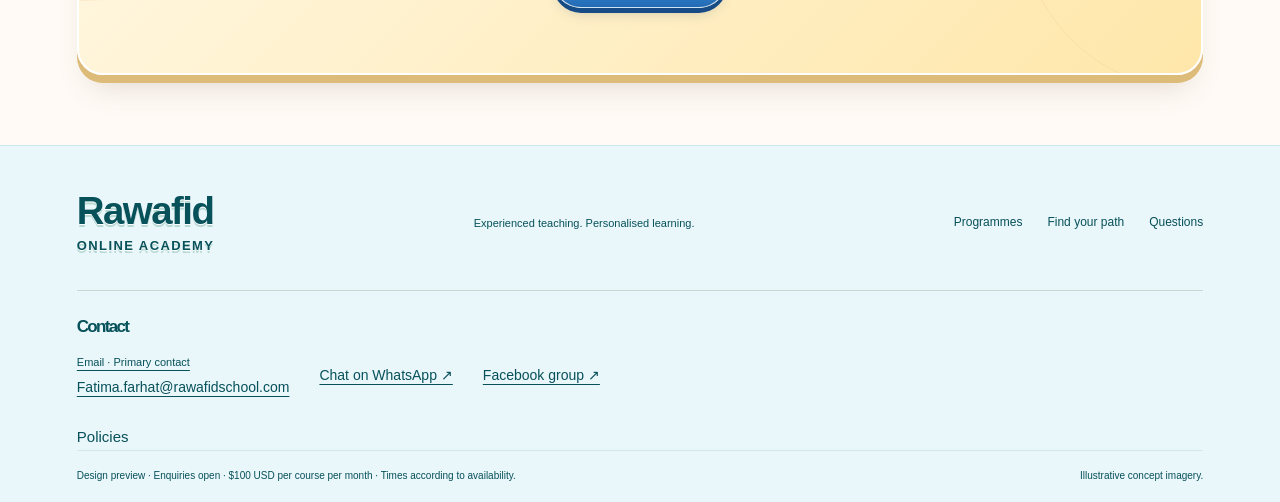
==== commit 9d5b6700: "Clarify enrolment fees, weekly lessons, process, and follow-up" ====
--- a/index.html
+++ b/index.html
@@ -261,4 +261,4 @@
 const teacherCopy={"en": ["Our teachers", "Meet your teaching team", "Teacher profiles and photographs will be added soon.", "Teacher", "Photo placeholder", "Profile coming soon", "Subject", "Qualifications", "Experience", "Teaching languages", "To be added"], "ar": ["معلمونا", "تعرف إلى فريق التعليم", "ستضاف ملفات المعلمين وصورهم قريبًا.", "المعلم", "مكان الصورة", "الملف التعريفي قريبًا", "المادة", "المؤهلات", "الخبرة", "لغات التدريس", "يضاف لاحقًا"], "fr": ["Nos enseignants", "Rencontrez l’équipe pédagogique", "Les profils et les photographies seront ajoutés prochainement.", "Enseignant", "Emplacement de la photo", "Profil à venir", "Matière", "Qualifications", "Expérience", "Langues d’enseignement", "À ajouter"], "es": ["Nuestros docentes", "Conoce al equipo docente", "Los perfiles y las fotografías se añadirán próximamente.", "Docente", "Espacio para la foto", "Perfil próximamente", "Asignatura", "Titulaciones", "Experiencia", "Idiomas de enseñanza", "Por añadir"]};
 function renderTeachers(){const l=document.documentElement.lang,t=teacherCopy[l]||teacherCopy.en;document.querySelectorAll('[data-founder]').forEach(e=>e.textContent=(founderCopy[l]||founderCopy.en)[e.dataset.founder]);document.querySelectorAll('[data-teacher-text]').forEach(e=>e.textContent=t[Number(e.dataset.teacherText)]);document.getElementById('teacherGrid').innerHTML=Array.from({length:8},(_,i)=>`<article class="teacher-card"><div class="teacher-photo"><svg viewBox="0 0 80 80" fill="none" aria-hidden="true"><circle cx="40" cy="27" r="15" fill="currentColor" opacity=".24"/><path d="M12 71c0-18 12-27 28-27s28 9 28 27" fill="currentColor" opacity=".24"/></svg><span>${t[4]}</span></div><div class="teacher-info"><h3>${t[3]} ${new Intl.NumberFormat(l).format(i+1)}</h3><span class="teacher-status">${t[5]}</span><dl>${t.slice(6,10).map(label=>`<div><dt>${label}</dt><dd>${t[10]}</dd></div>`).join('')}</dl></div></article>`).join('');}
 new MutationObserver(renderTeachers).observe(document.documentElement,{attributes:true,attributeFilter:['lang']});renderTeachers();
-</script><script src="assets/academy-identity.js"></script></body></html>+</script><script src="assets/academy-identity.js"></script><script src="assets/academy-enrolment.js"></script></body></html>
--- a/assets/academy-theme.css
+++ b/assets/academy-theme.css
@@ -37,3 +37,6 @@
 @media(prefers-reduced-motion:reduce){.academy-page .button,.academy-page .related a{transition:none}}
 .academy-identity{background:#fffaf5;padding:42px max(4.3vw,20px);display:grid;grid-template-columns:1fr 2fr;gap:36px;border-block:1px solid #e0eceb;color:#07515a}.identity-intro>p{font-size:12px;font-weight:800;letter-spacing:1.2px;text-transform:uppercase;color:#48686c;margin:0 0 12px}.identity-intro h2{font-size:clamp(25px,2.3vw,34px);line-height:1.15;letter-spacing:-.6px;margin:0;max-width:330px}.identity-steps{display:grid;grid-template-columns:repeat(3,1fr);gap:24px}.identity-steps article{border-inline-start:3px solid #ff927c;padding-inline-start:18px}.identity-steps article:nth-child(2){border-color:#80cbe9}.identity-steps article:nth-child(3){border-color:#27959c}.identity-steps span{font-size:12px;font-weight:800;color:#526e73}.identity-steps h3{font-size:19px;margin:8px 0}.identity-steps p{font-size:14px;line-height:1.6;margin:0;color:#365b65}.approved-copy .academy-tagline{font-size:clamp(23px,2.3vw,33px)}
 @media(max-width:850px){.academy-identity{grid-template-columns:1fr;gap:25px}.identity-intro h2{max-width:none}}@media(max-width:550px){.identity-steps{grid-template-columns:1fr;gap:22px}.academy-identity{padding-block:30px}}[dir=rtl] .identity-intro h2{letter-spacing:0}
+
+.academy-page .teaching-support{background:#fff3df;border-inline-start:4px solid #ff927c;border-radius:12px;padding:16px 20px;font-size:15px;line-height:1.6;color:#07515a;margin:25px 0;}
+.enrolment-overview{background:#fffaf5;border:1px solid #cce5ee;border-radius:24px;padding:clamp(22px,4vw,45px);color:#07515a;box-shadow:0 7px 0 #d5e8e8}.enrolment-overview h2{font:800 32px/1.2 Arial,sans-serif;margin:0 0 24px}.enrolment-facts{display:grid;grid-template-columns:1fr 1fr;gap:20px;background:#ddf4ff;border-radius:18px;padding:24px}.enrolment-facts strong{display:block;font:900 34px/1.2 Arial,sans-serif}.enrolment-facts span{display:block;margin-top:8px}.enrolment-support{font-weight:800}.enrolment-steps{display:grid;grid-template-columns:repeat(4,1fr);gap:24px;padding:0;list-style-position:inside;margin:28px 0}.enrolment-steps li{border-top:3px solid #ff927c;padding-top:12px}.enrolment-steps h3{font-size:18px;margin:8px 0}.enrolment-steps p{font-size:14px;line-height:1.6}.enrolment-next{border-top:1px solid #cce5ee;padding-top:14px}.enrolment-next small,.enrolment-policy{display:block;margin-top:12px}.enrolment-policy{text-decoration:underline}.academy-page .enrolment-facts,.academy-page .enrolment-steps{grid-template-columns:1fr}.academy-page .enrolment-overview{padding:25px}.academy-page .enrolment-overview h2{font-size:26px}@media(max-width:700px){.enrolment-facts,.enrolment-steps{grid-template-columns:1fr}.site-nav .navtools .button{max-width:140px;white-space:normal;line-height:1.3}}
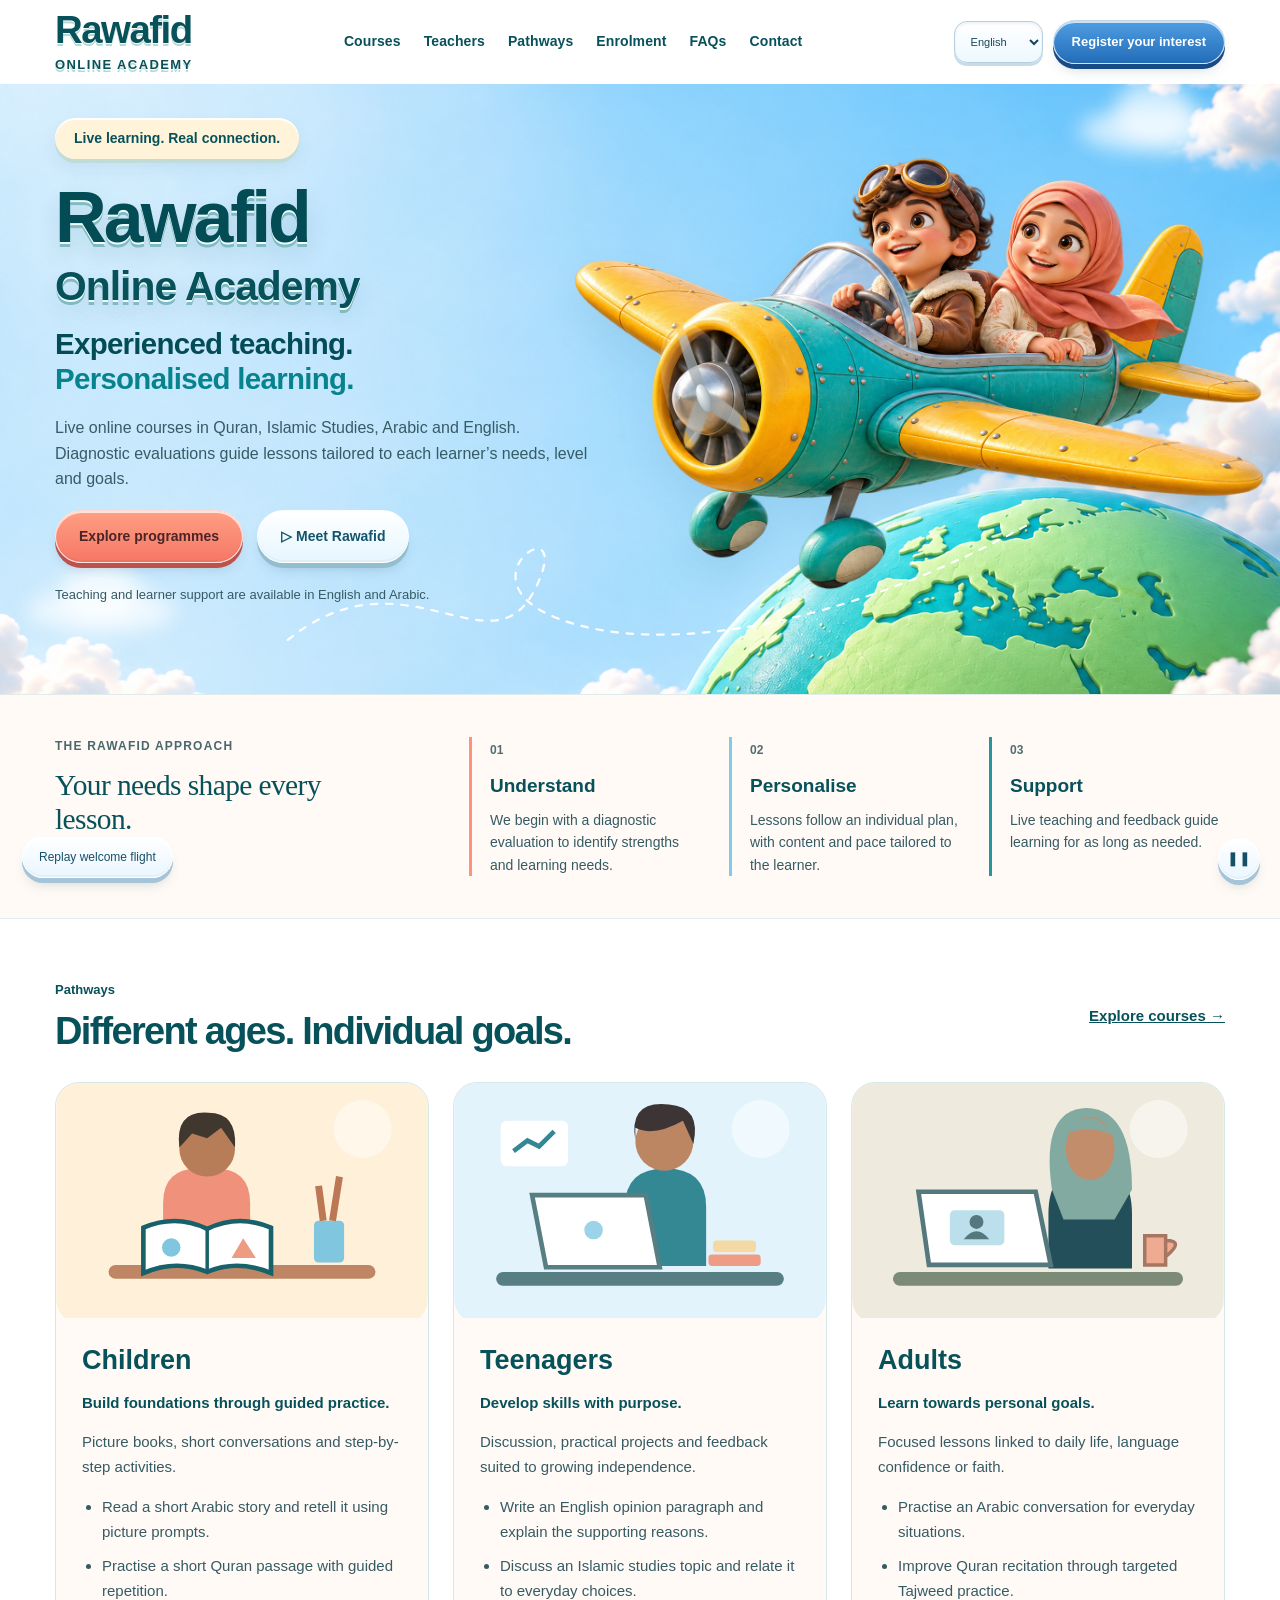
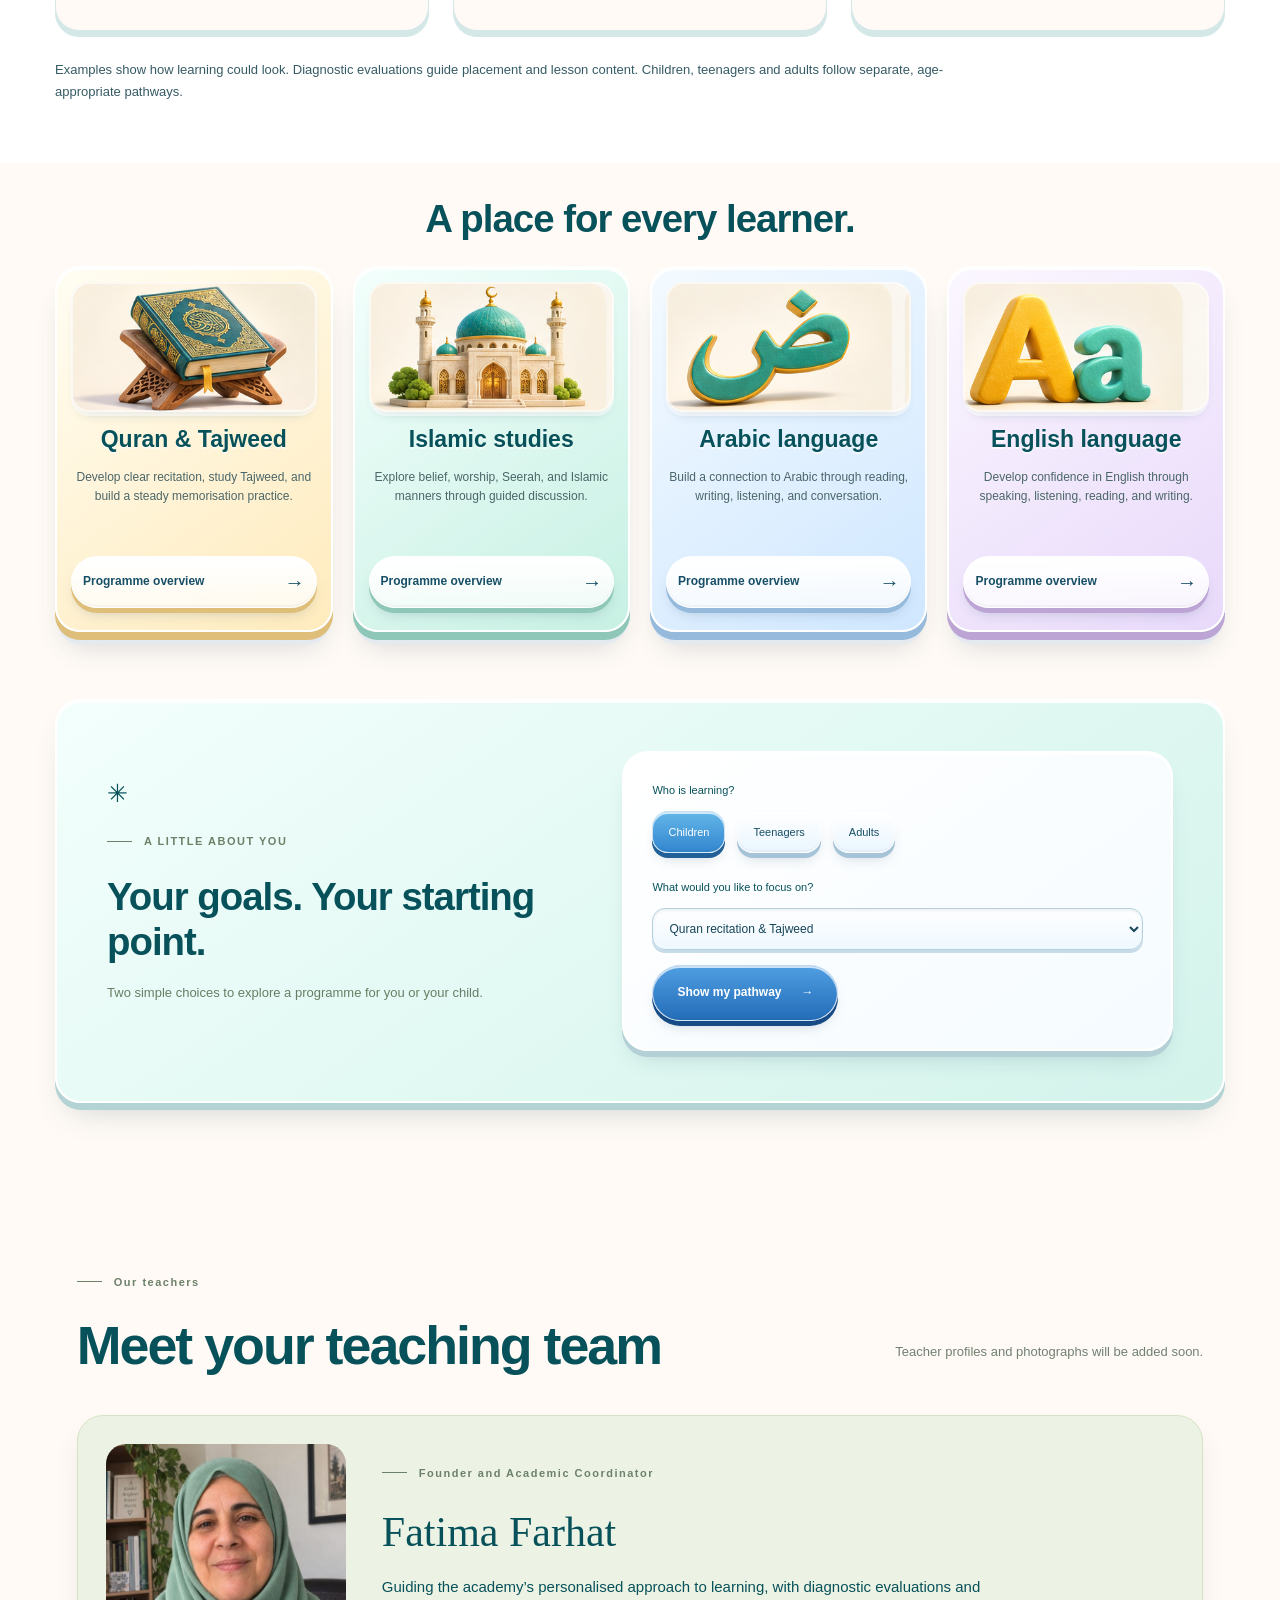
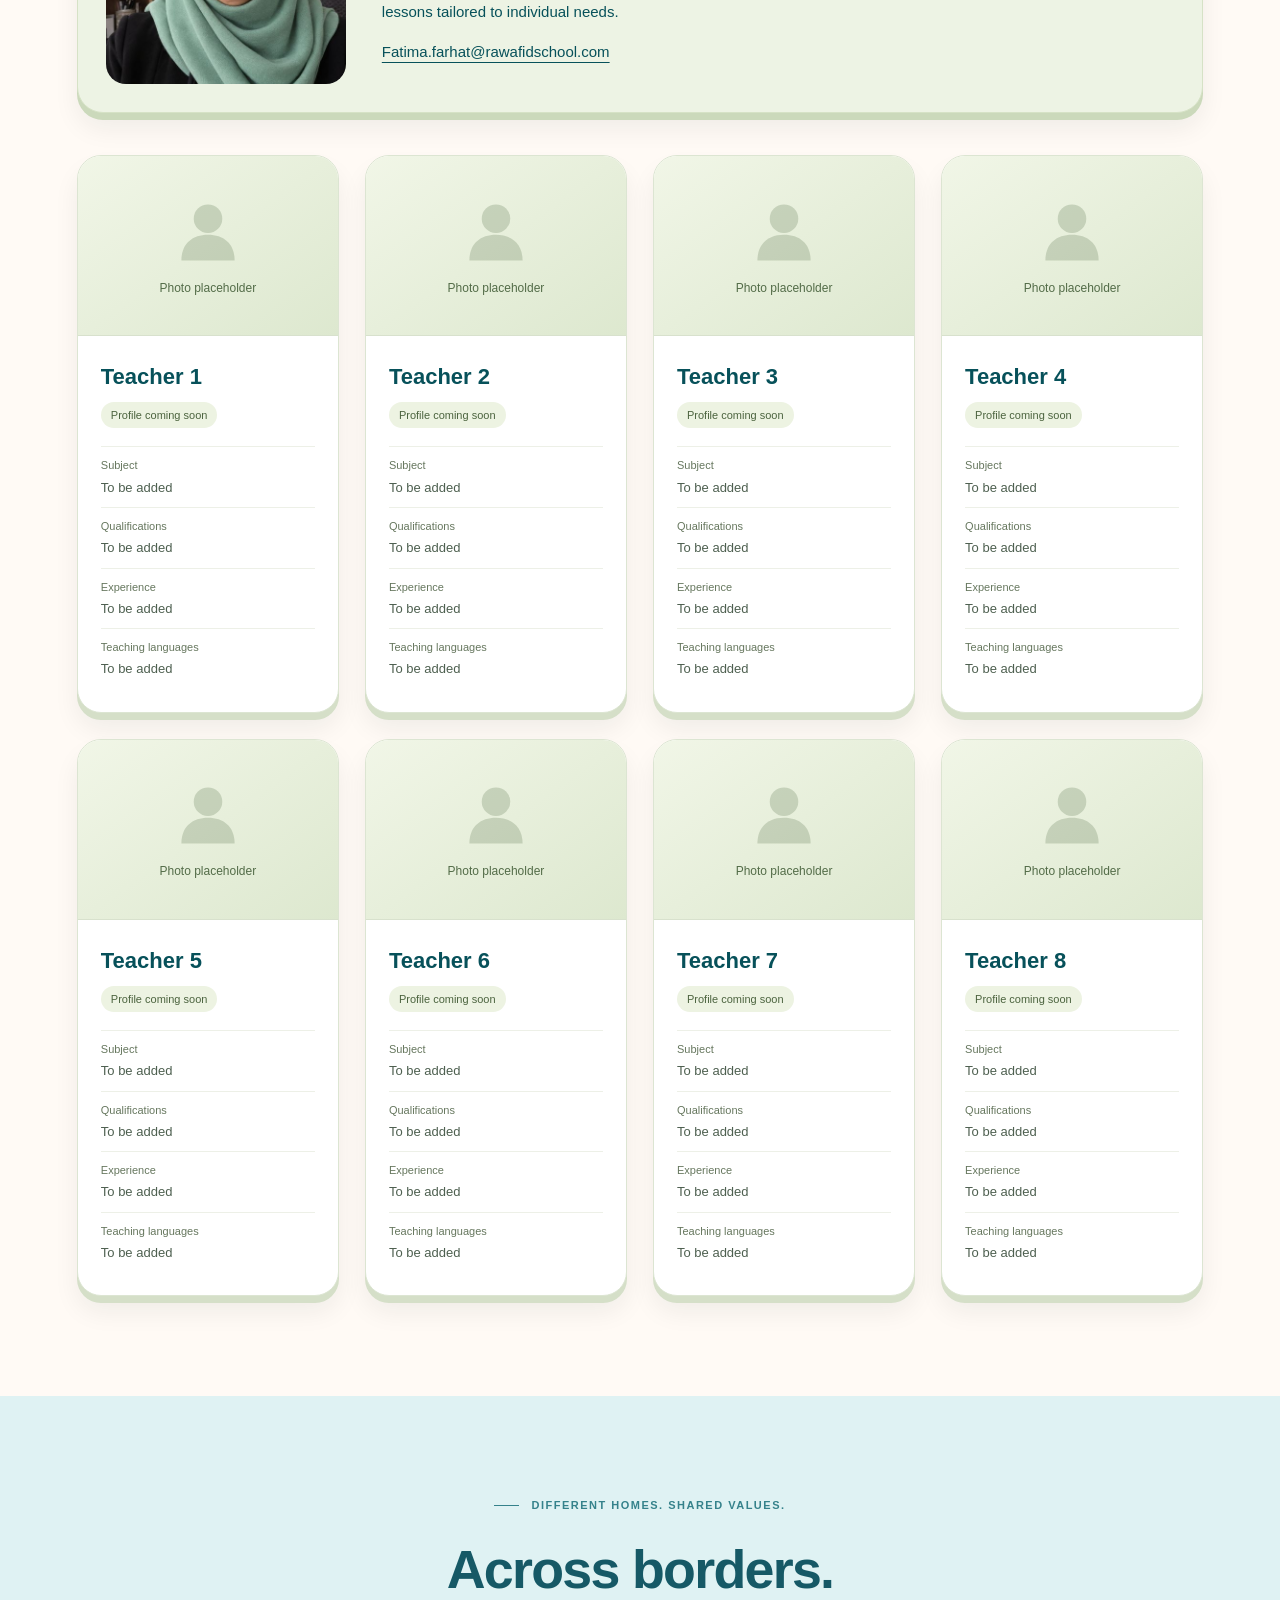
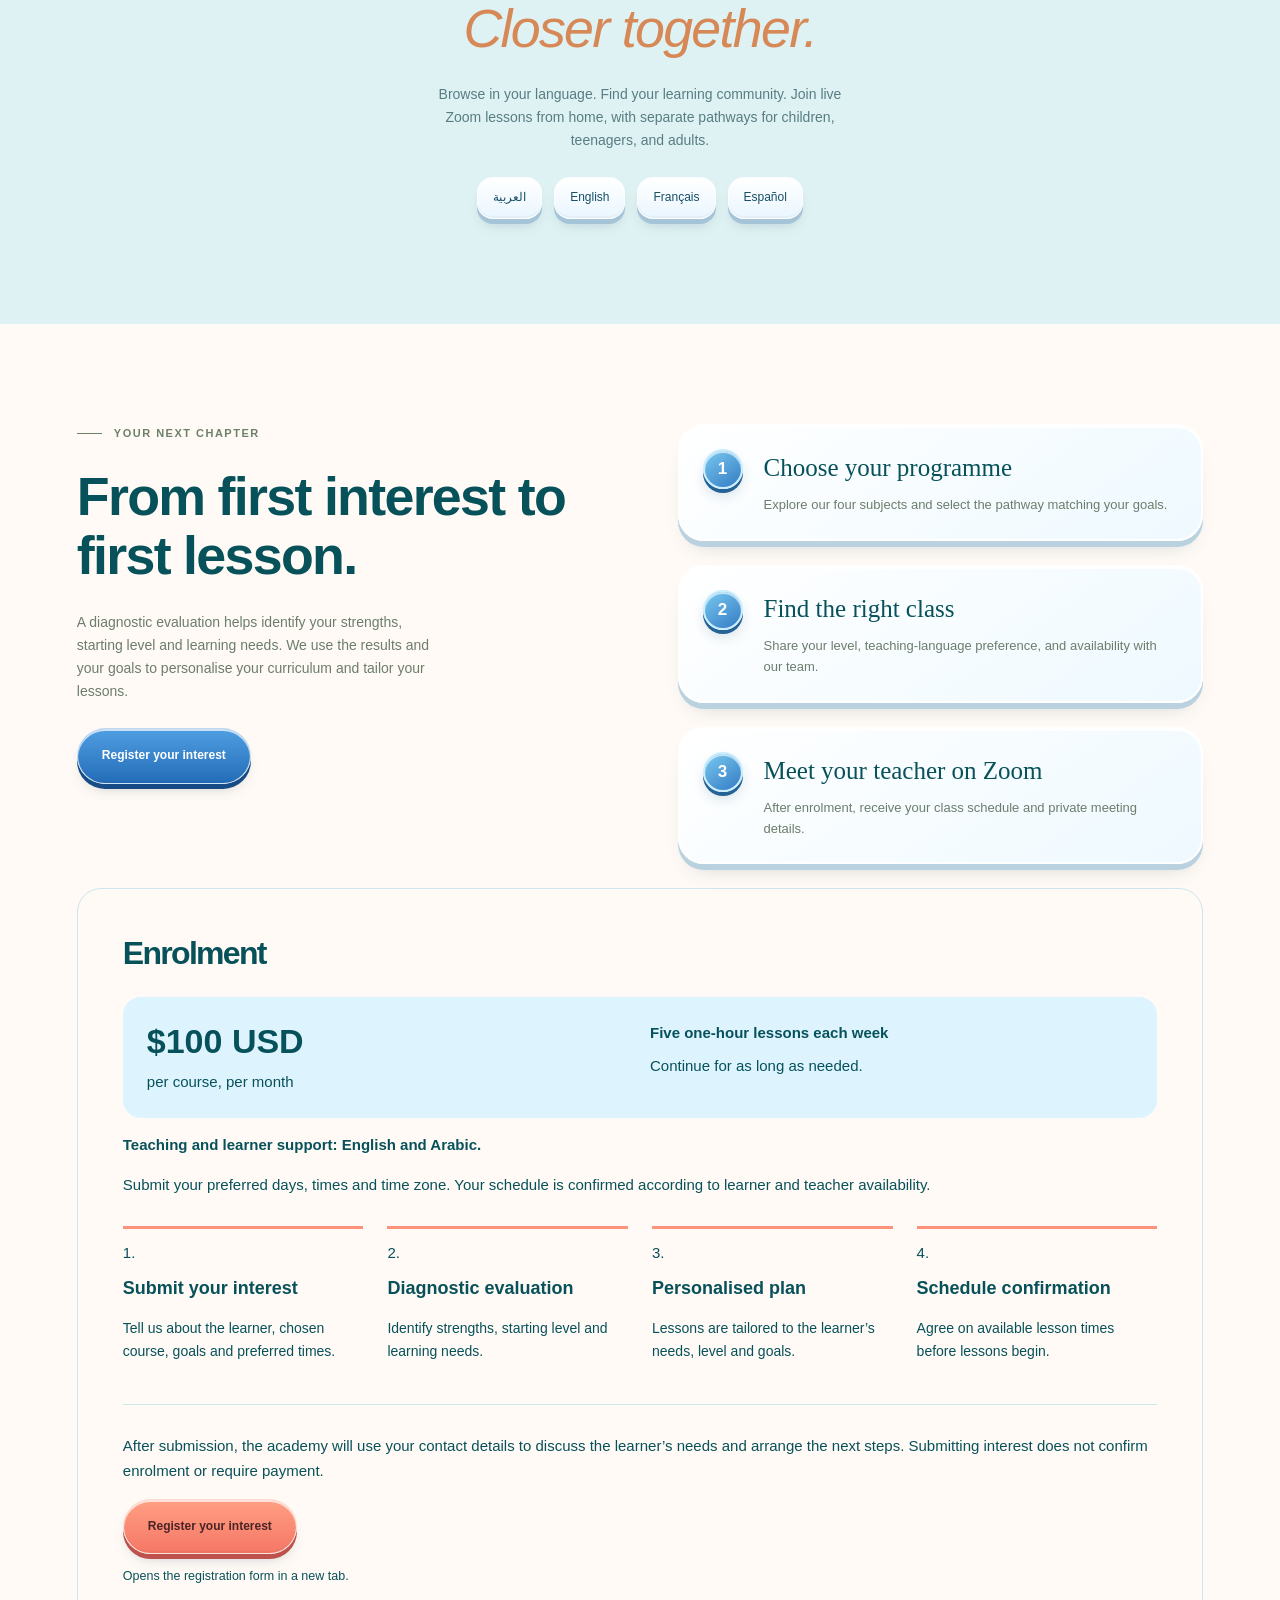
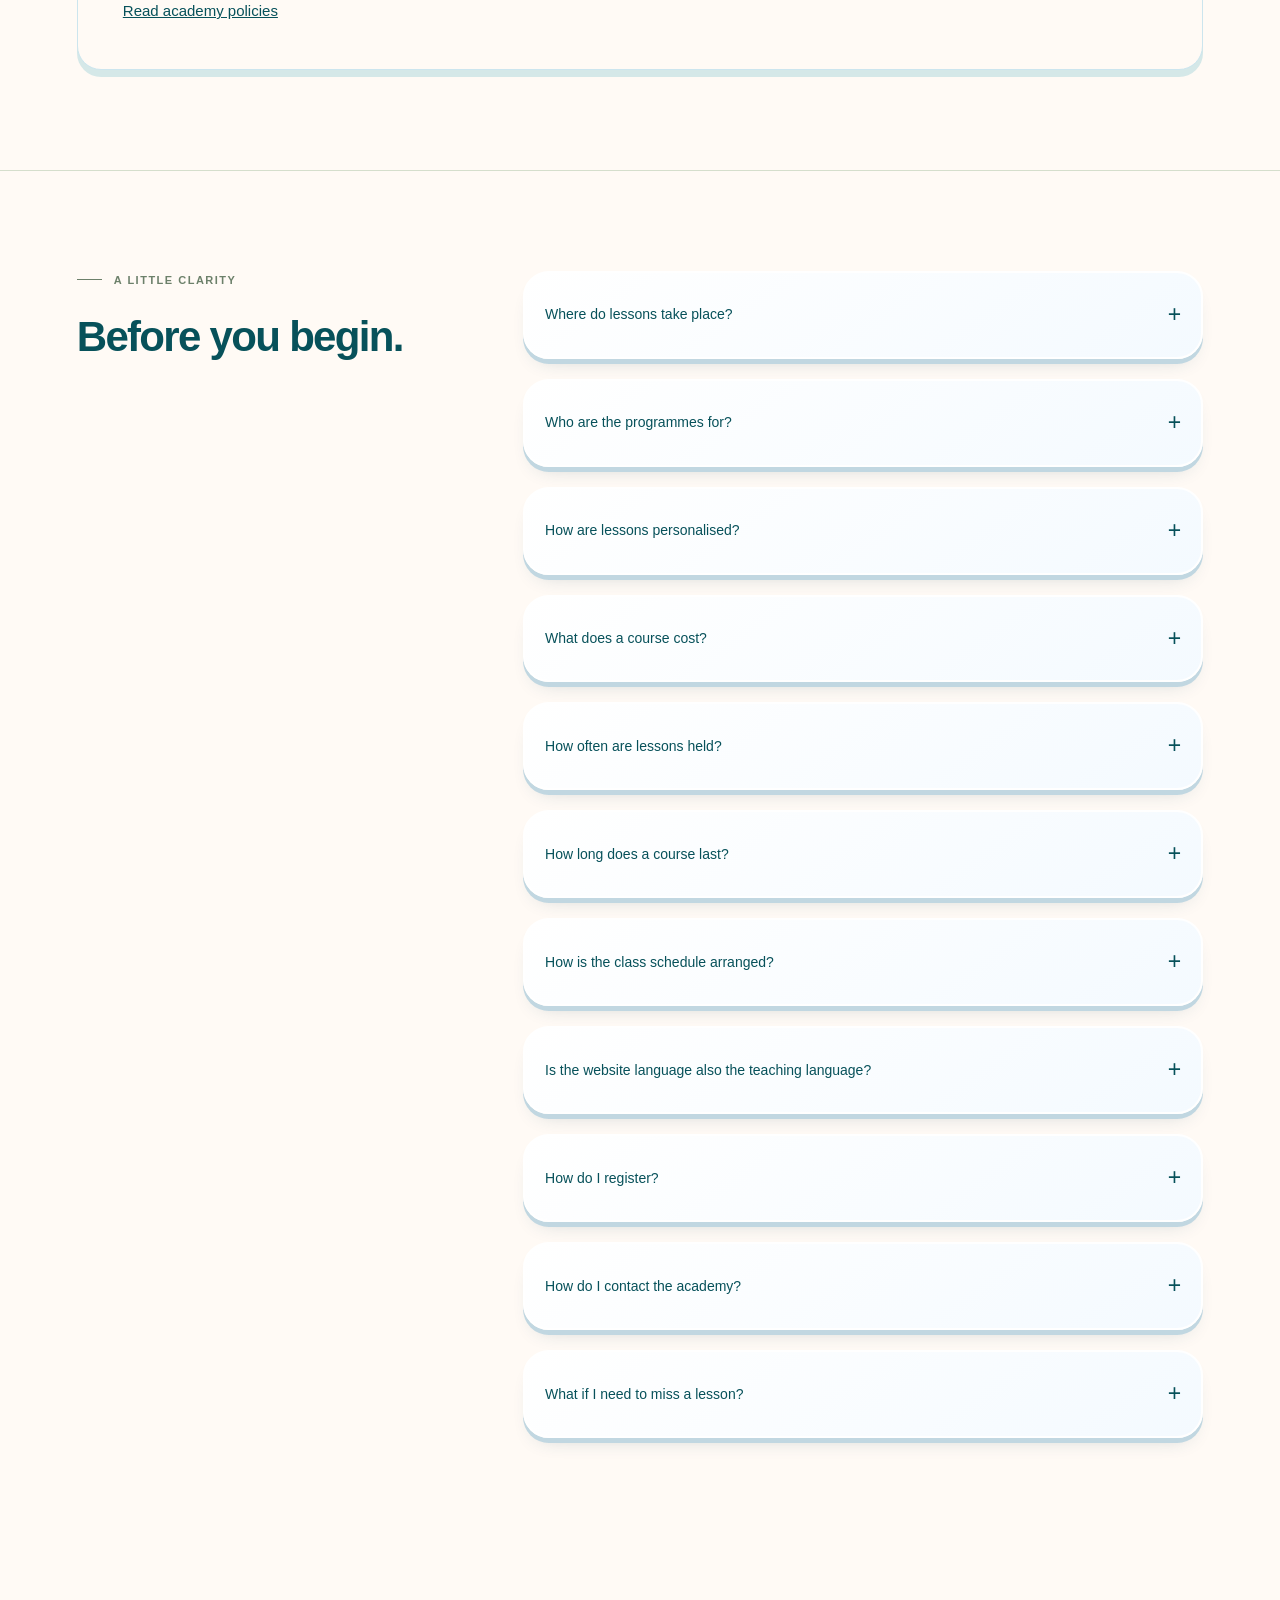
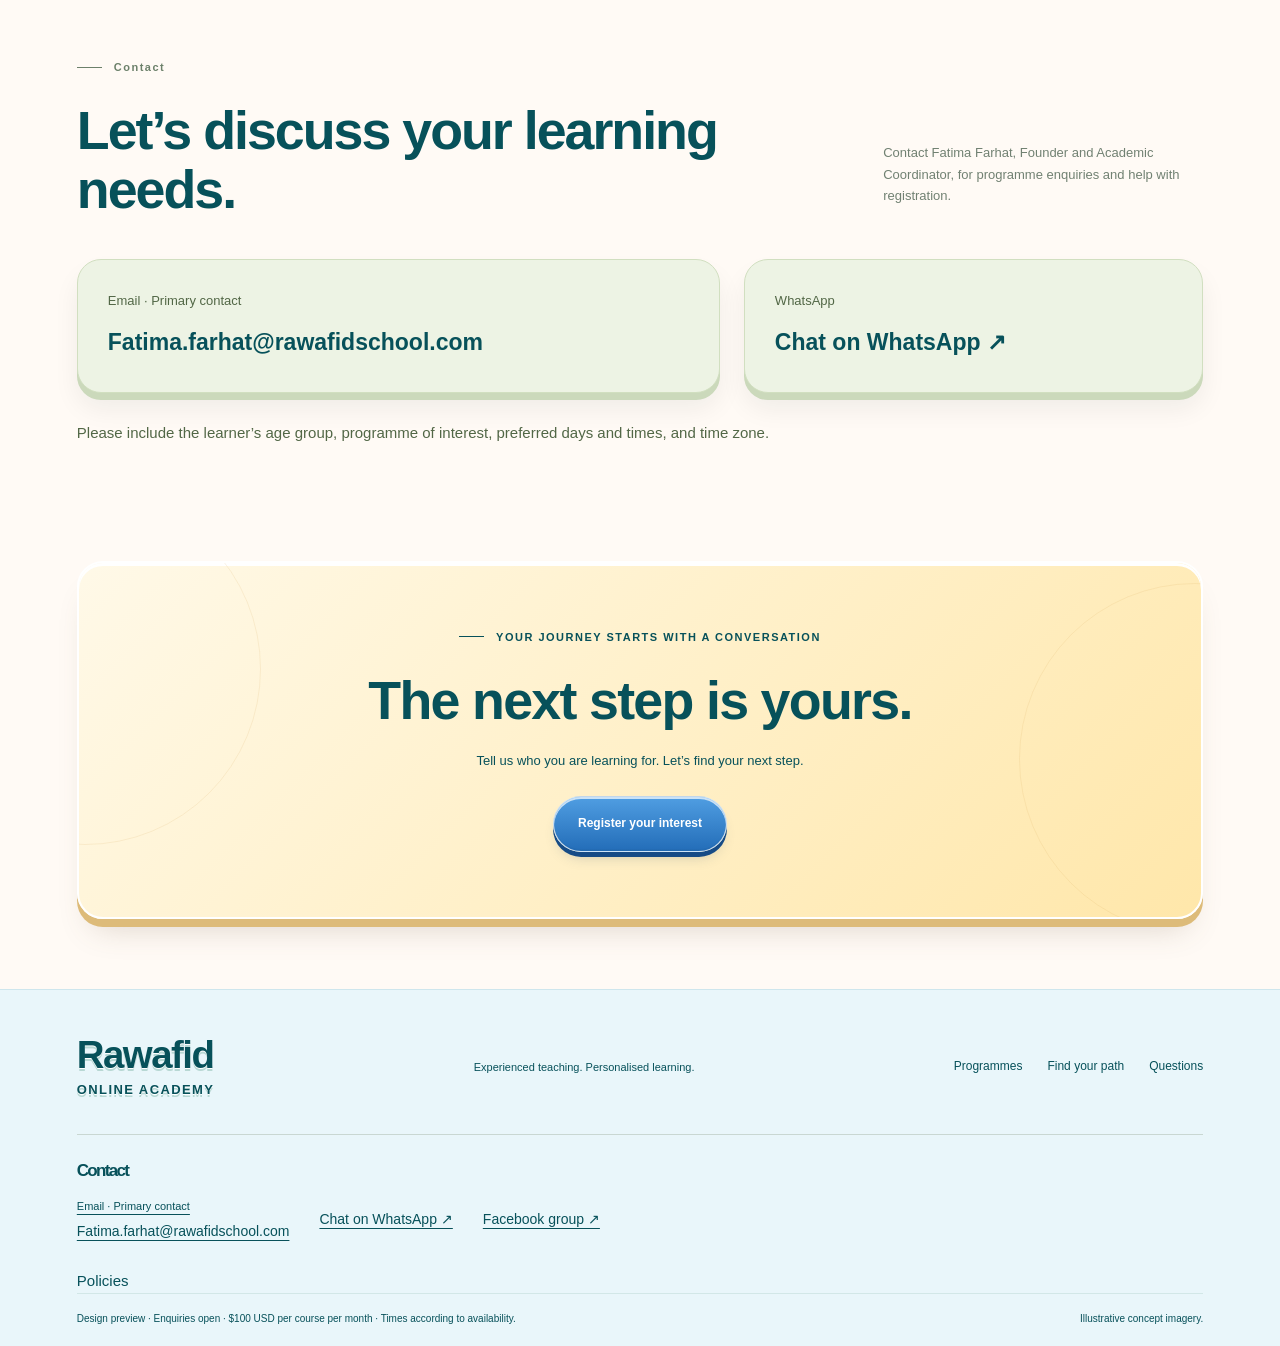
==== commit deddf829: "Add illustrated learning pathways for children, teenagers, and adults" ====
--- a/index.html
+++ b/index.html
@@ -261,4 +261,4 @@
 const teacherCopy={"en": ["Our teachers", "Meet your teaching team", "Teacher profiles and photographs will be added soon.", "Teacher", "Photo placeholder", "Profile coming soon", "Subject", "Qualifications", "Experience", "Teaching languages", "To be added"], "ar": ["معلمونا", "تعرف إلى فريق التعليم", "ستضاف ملفات المعلمين وصورهم قريبًا.", "المعلم", "مكان الصورة", "الملف التعريفي قريبًا", "المادة", "المؤهلات", "الخبرة", "لغات التدريس", "يضاف لاحقًا"], "fr": ["Nos enseignants", "Rencontrez l’équipe pédagogique", "Les profils et les photographies seront ajoutés prochainement.", "Enseignant", "Emplacement de la photo", "Profil à venir", "Matière", "Qualifications", "Expérience", "Langues d’enseignement", "À ajouter"], "es": ["Nuestros docentes", "Conoce al equipo docente", "Los perfiles y las fotografías se añadirán próximamente.", "Docente", "Espacio para la foto", "Perfil próximamente", "Asignatura", "Titulaciones", "Experiencia", "Idiomas de enseñanza", "Por añadir"]};
 function renderTeachers(){const l=document.documentElement.lang,t=teacherCopy[l]||teacherCopy.en;document.querySelectorAll('[data-founder]').forEach(e=>e.textContent=(founderCopy[l]||founderCopy.en)[e.dataset.founder]);document.querySelectorAll('[data-teacher-text]').forEach(e=>e.textContent=t[Number(e.dataset.teacherText)]);document.getElementById('teacherGrid').innerHTML=Array.from({length:8},(_,i)=>`<article class="teacher-card"><div class="teacher-photo"><svg viewBox="0 0 80 80" fill="none" aria-hidden="true"><circle cx="40" cy="27" r="15" fill="currentColor" opacity=".24"/><path d="M12 71c0-18 12-27 28-27s28 9 28 27" fill="currentColor" opacity=".24"/></svg><span>${t[4]}</span></div><div class="teacher-info"><h3>${t[3]} ${new Intl.NumberFormat(l).format(i+1)}</h3><span class="teacher-status">${t[5]}</span><dl>${t.slice(6,10).map(label=>`<div><dt>${label}</dt><dd>${t[10]}</dd></div>`).join('')}</dl></div></article>`).join('');}
 new MutationObserver(renderTeachers).observe(document.documentElement,{attributes:true,attributeFilter:['lang']});renderTeachers();
-</script><script src="assets/academy-identity.js"></script><script src="assets/academy-enrolment.js"></script></body></html>+</script><script src="assets/academy-identity.js"></script><script src="assets/academy-enrolment.js"></script><script src="assets/academy-pathways.js"></script></body></html>
--- a/assets/academy-theme.css
+++ b/assets/academy-theme.css
@@ -40,3 +40,4 @@
 
 .academy-page .teaching-support{background:#fff3df;border-inline-start:4px solid #ff927c;border-radius:12px;padding:16px 20px;font-size:15px;line-height:1.6;color:#07515a;margin:25px 0;}
 .enrolment-overview{background:#fffaf5;border:1px solid #cce5ee;border-radius:24px;padding:clamp(22px,4vw,45px);color:#07515a;box-shadow:0 7px 0 #d5e8e8}.enrolment-overview h2{font:800 32px/1.2 Arial,sans-serif;margin:0 0 24px}.enrolment-facts{display:grid;grid-template-columns:1fr 1fr;gap:20px;background:#ddf4ff;border-radius:18px;padding:24px}.enrolment-facts strong{display:block;font:900 34px/1.2 Arial,sans-serif}.enrolment-facts span{display:block;margin-top:8px}.enrolment-support{font-weight:800}.enrolment-steps{display:grid;grid-template-columns:repeat(4,1fr);gap:24px;padding:0;list-style-position:inside;margin:28px 0}.enrolment-steps li{border-top:3px solid #ff927c;padding-top:12px}.enrolment-steps h3{font-size:18px;margin:8px 0}.enrolment-steps p{font-size:14px;line-height:1.6}.enrolment-next{border-top:1px solid #cce5ee;padding-top:14px}.enrolment-next small,.enrolment-policy{display:block;margin-top:12px}.enrolment-policy{text-decoration:underline}.academy-page .enrolment-facts,.academy-page .enrolment-steps{grid-template-columns:1fr}.academy-page .enrolment-overview{padding:25px}.academy-page .enrolment-overview h2{font-size:26px}@media(max-width:700px){.enrolment-facts,.enrolment-steps{grid-template-columns:1fr}.site-nav .navtools .button{max-width:140px;white-space:normal;line-height:1.3}}
+.age-pathways{padding:60px max(4.3vw,20px);background:#fff;color:#07515a}.pathways-heading{display:flex;align-items:center;justify-content:space-between;gap:24px;margin-bottom:28px}.pathways-heading p{font-size:13px;font-weight:800;margin:0 0 8px}.pathways-heading h2{font:800 clamp(26px,3vw,38px)/1.2 Arial,sans-serif;margin:0}.pathways-heading a{font-weight:700;text-decoration:underline;white-space:nowrap}.pathway-cards{display:grid;grid-template-columns:repeat(3,1fr);gap:24px}.pathway-cards article{background:#fffaf5;border:1px solid #d6e7e8;border-radius:24px;overflow:hidden;box-shadow:0 6px 0 #d5e8e8}.pathway-cards img{display:block;width:100%;height:auto;max-height:235px;object-fit:cover}.pathway-copy{padding:26px}.pathway-copy h3{font:800 27px/1.2 Arial,sans-serif;margin:0 0 14px}.pathway-copy p,.pathway-copy li{font-size:15px;line-height:1.65;color:#365b65}.pathway-copy ul{padding-inline-start:20px;margin-bottom:0}.pathway-copy li+li{margin-top:10px}.pathways-note{font-size:13px;line-height:1.7;max-width:900px;margin:28px 0 0;color:#365b65}@media(max-width:800px){.pathway-cards{grid-template-columns:1fr}.pathways-heading{align-items:flex-start;flex-direction:column}.pathway-cards img{max-height:250px;object-fit:contain}.age-pathways{padding-block:36px}}
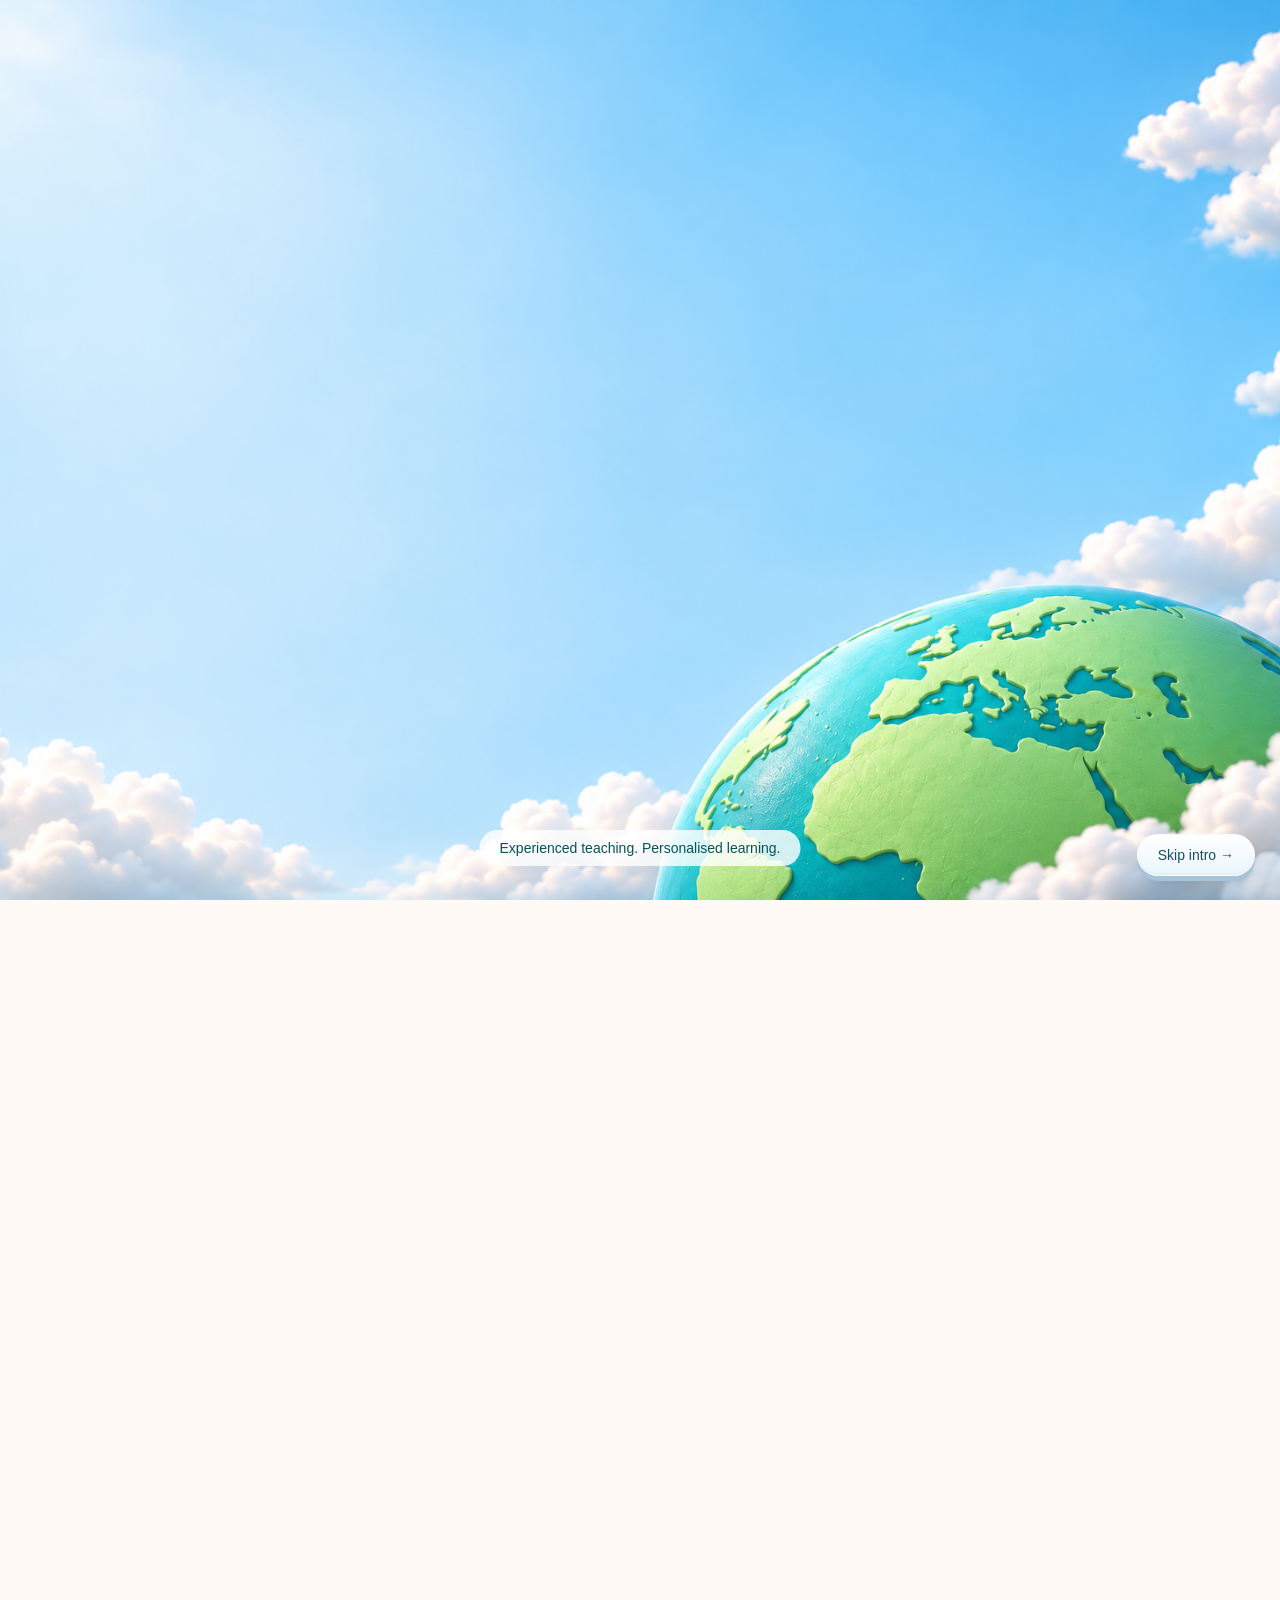
==== commit c28c8db0: "Limit welcome intro to five seconds once per session and respect reduced motion" ====
--- a/index.html
+++ b/index.html
@@ -255,8 +255,7 @@
 const beforeWorldPause=toggleMotion;toggleMotion=function(){beforeWorldPause();document.getElementById('worldMotion').textContent=paused?content[lang].resume:content[lang].pause;};
 </script><script>
 (()=>{const words={en:['Live learning. Real connection.','Grow in faith.<br><span>Learn new languages.</span>','Quran, Islamic Studies, Arabic & English.<br>Live Zoom classes for children, teens and adults worldwide.','Explore programmes','▷ Meet Rawafid','From your home. With a teacher. At your pace.','A place for every learner.'],ar:['تعلم مباشر. تواصل حقيقي.','ننمو بإيماننا.<br><span>ونتعلم لغات جديدة.</span>','القرآن والدراسات الإسلامية والعربية والإنجليزية.<br>دروس زوم مباشرة للأطفال واليافعين والكبار حول العالم.','استكشف البرامج','▷ تعرف إلى روافد','من منزلك. بإرشاد معلمك. بما يناسب مستواك.','مكان لكل متعلم.'],fr:['Apprendre en direct. Créer du lien.','Grandir dans la foi.<br><span>Apprendre des langues.</span>','Coran, études islamiques, arabe et anglais.<br>Cours Zoom pour enfants, adolescents et adultes du monde entier.','Voir les programmes','▷ Rencontrer Rawafid','Depuis chez vous. Avec un enseignant. À votre rythme.','Une place pour chaque élève.'],es:['Aprender en directo. Conectar de verdad.','Crecer en la fe.<br><span>Aprender idiomas.</span>','Corán, estudios islámicos, árabe e inglés.<br>Clases por Zoom para niños, adolescentes y adultos de todo el mundo.','Ver programas','▷ Conoce Rawafid','Desde casa. Con un profesor. A tu ritmo.','Un lugar para cada estudiante.']};function sync(){Object.keys(words).forEach(k=>content[k].programTitle=words[k][6]);let w=words[document.documentElement.lang]||words.en;['Kicker','Title','Intro','Explore','Meet','Note'].forEach((k,i)=>document.getElementById('a'+k).innerHTML=w[i]);document.querySelector('#programmes .section-head h2').textContent=w[6]}new MutationObserver(sync).observe(document.documentElement,{attributes:true,attributeFilter:['lang']});sync();const hero=document.getElementById('approvedHero'),plane=document.querySelector('.plane-position');hero.addEventListener('pointermove',e=>{if(paused||matchMedia('(prefers-reduced-motion:reduce)').matches)return;let r=hero.getBoundingClientRect();plane.style.setProperty('--plane-x',((e.clientX-r.left)/r.width-.5)*12+'px');plane.style.setProperty('--plane-y',((e.clientY-r.top)/r.height-.5)*10+'px')});hero.addEventListener('pointerleave',()=>{plane.style.setProperty('--plane-x','0px');plane.style.setProperty('--plane-y','0px')});})();
-</script><button class="replay-intro" id="replayIntro">Replay welcome flight</button><script>
-(()=>{const intro=document.getElementById('flyIntro'),convoy=intro.querySelector('.intro-convoy'),caption=document.getElementById('introCaption');let animation,timer,run=0;function finish(){run++;clearTimeout(timer);if(animation)animation.cancel();document.documentElement.classList.remove('intro-playing');document.documentElement.classList.add('academy-ready','page-enter');intro.classList.add('finished')}async function start(){const ticket=++run;document.documentElement.classList.remove('academy-ready','page-enter','intro-playing');intro.classList.remove('finished');caption.textContent='Rawafid Online Academy';intro.querySelector('.academy-banner').classList.remove('slogan');intro.querySelector('.academy-banner strong').innerHTML='Rawafid<br><span>Online Academy</span>';await Promise.all(Array.from(intro.querySelectorAll('img')).map(i=>i.decode().catch(()=>{})));if(ticket!==run)return;if(matchMedia('(prefers-reduced-motion:reduce)').matches){caption.textContent='Welcome to Rawafid Online Academy';document.getElementById('skipIntro').textContent='Enter academy →';return}caption.textContent='Welcome aboard · Flight 1 of 2';let offset=innerWidth/2+convoy.offsetWidth/2+40;animation=convoy.animate([{transform:`translate(calc(-50% + ${offset}px),-50%)`,offset:0},{transform:`translate(calc(-50% - ${offset}px),-50%)`,offset:1}],{duration:9000,iterations:2,easing:'linear',fill:'both'});setTimeout(()=>{if(ticket===run){caption.textContent='Live learning. Real connection.';intro.querySelector('.academy-banner').classList.add('slogan');intro.querySelector('.academy-banner strong').innerHTML='Experienced Teachers.<br><span>Confident Learners.</span>'}},9000);animation.finished.then(()=>{if(ticket===run)finish()}).catch(()=>{});timer=setTimeout(()=>{if(ticket===run)finish()},19000)}document.getElementById('skipIntro').onclick=finish;document.getElementById('replayIntro').onclick=start;start()})();</script><script>
+</script><button class="replay-intro" id="replayIntro">Replay welcome flight</button><script src="assets/academy-intro.js"></script><script>
 const founderCopy={"en": {"title": "Founder and Academic Coordinator", "name": "Fatima Farhat", "description": "Guiding the academy’s personalised approach to learning, with diagnostic evaluations and lessons tailored to individual needs."}, "ar": {"title": "المؤسسة والمنسقة الأكاديمية", "name": "فاطمة فرحات", "description": "توجه نهج الأكاديمية في التعلم المخصص، من خلال التقييمات التشخيصية والدروس المصممة لتلبية الاحتياجات الفردية."}, "fr": {"title": "Fondatrice et coordinatrice pédagogique", "name": "Fatima Farhat", "description": "Elle guide l’approche personnalisée de l’académie, avec des évaluations diagnostiques et des cours adaptés aux besoins individuels."}, "es": {"title": "Fundadora y coordinadora académica", "name": "Fatima Farhat", "description": "Orienta el enfoque personalizado de la academia mediante evaluaciones diagnósticas y clases adaptadas a las necesidades individuales."}};
 const teacherCopy={"en": ["Our teachers", "Meet your teaching team", "Teacher profiles and photographs will be added soon.", "Teacher", "Photo placeholder", "Profile coming soon", "Subject", "Qualifications", "Experience", "Teaching languages", "To be added"], "ar": ["معلمونا", "تعرف إلى فريق التعليم", "ستضاف ملفات المعلمين وصورهم قريبًا.", "المعلم", "مكان الصورة", "الملف التعريفي قريبًا", "المادة", "المؤهلات", "الخبرة", "لغات التدريس", "يضاف لاحقًا"], "fr": ["Nos enseignants", "Rencontrez l’équipe pédagogique", "Les profils et les photographies seront ajoutés prochainement.", "Enseignant", "Emplacement de la photo", "Profil à venir", "Matière", "Qualifications", "Expérience", "Langues d’enseignement", "À ajouter"], "es": ["Nuestros docentes", "Conoce al equipo docente", "Los perfiles y las fotografías se añadirán próximamente.", "Docente", "Espacio para la foto", "Perfil próximamente", "Asignatura", "Titulaciones", "Experiencia", "Idiomas de enseñanza", "Por añadir"]};
 function renderTeachers(){const l=document.documentElement.lang,t=teacherCopy[l]||teacherCopy.en;document.querySelectorAll('[data-founder]').forEach(e=>e.textContent=(founderCopy[l]||founderCopy.en)[e.dataset.founder]);document.querySelectorAll('[data-teacher-text]').forEach(e=>e.textContent=t[Number(e.dataset.teacherText)]);document.getElementById('teacherGrid').innerHTML=Array.from({length:8},(_,i)=>`<article class="teacher-card"><div class="teacher-photo"><svg viewBox="0 0 80 80" fill="none" aria-hidden="true"><circle cx="40" cy="27" r="15" fill="currentColor" opacity=".24"/><path d="M12 71c0-18 12-27 28-27s28 9 28 27" fill="currentColor" opacity=".24"/></svg><span>${t[4]}</span></div><div class="teacher-info"><h3>${t[3]} ${new Intl.NumberFormat(l).format(i+1)}</h3><span class="teacher-status">${t[5]}</span><dl>${t.slice(6,10).map(label=>`<div><dt>${label}</dt><dd>${t[10]}</dd></div>`).join('')}</dl></div></article>`).join('');}
--- a/assets/academy-theme.css
+++ b/assets/academy-theme.css
@@ -41,3 +41,7 @@
 .academy-page .teaching-support{background:#fff3df;border-inline-start:4px solid #ff927c;border-radius:12px;padding:16px 20px;font-size:15px;line-height:1.6;color:#07515a;margin:25px 0;}
 .enrolment-overview{background:#fffaf5;border:1px solid #cce5ee;border-radius:24px;padding:clamp(22px,4vw,45px);color:#07515a;box-shadow:0 7px 0 #d5e8e8}.enrolment-overview h2{font:800 32px/1.2 Arial,sans-serif;margin:0 0 24px}.enrolment-facts{display:grid;grid-template-columns:1fr 1fr;gap:20px;background:#ddf4ff;border-radius:18px;padding:24px}.enrolment-facts strong{display:block;font:900 34px/1.2 Arial,sans-serif}.enrolment-facts span{display:block;margin-top:8px}.enrolment-support{font-weight:800}.enrolment-steps{display:grid;grid-template-columns:repeat(4,1fr);gap:24px;padding:0;list-style-position:inside;margin:28px 0}.enrolment-steps li{border-top:3px solid #ff927c;padding-top:12px}.enrolment-steps h3{font-size:18px;margin:8px 0}.enrolment-steps p{font-size:14px;line-height:1.6}.enrolment-next{border-top:1px solid #cce5ee;padding-top:14px}.enrolment-next small,.enrolment-policy{display:block;margin-top:12px}.enrolment-policy{text-decoration:underline}.academy-page .enrolment-facts,.academy-page .enrolment-steps{grid-template-columns:1fr}.academy-page .enrolment-overview{padding:25px}.academy-page .enrolment-overview h2{font-size:26px}@media(max-width:700px){.enrolment-facts,.enrolment-steps{grid-template-columns:1fr}.site-nav .navtools .button{max-width:140px;white-space:normal;line-height:1.3}}
 .age-pathways{padding:60px max(4.3vw,20px);background:#fff;color:#07515a}.pathways-heading{display:flex;align-items:center;justify-content:space-between;gap:24px;margin-bottom:28px}.pathways-heading p{font-size:13px;font-weight:800;margin:0 0 8px}.pathways-heading h2{font:800 clamp(26px,3vw,38px)/1.2 Arial,sans-serif;margin:0}.pathways-heading a{font-weight:700;text-decoration:underline;white-space:nowrap}.pathway-cards{display:grid;grid-template-columns:repeat(3,1fr);gap:24px}.pathway-cards article{background:#fffaf5;border:1px solid #d6e7e8;border-radius:24px;overflow:hidden;box-shadow:0 6px 0 #d5e8e8}.pathway-cards img{display:block;width:100%;height:auto;max-height:235px;object-fit:cover}.pathway-copy{padding:26px}.pathway-copy h3{font:800 27px/1.2 Arial,sans-serif;margin:0 0 14px}.pathway-copy p,.pathway-copy li{font-size:15px;line-height:1.65;color:#365b65}.pathway-copy ul{padding-inline-start:20px;margin-bottom:0}.pathway-copy li+li{margin-top:10px}.pathways-note{font-size:13px;line-height:1.7;max-width:900px;margin:28px 0 0;color:#365b65}@media(max-width:800px){.pathway-cards{grid-template-columns:1fr}.pathways-heading{align-items:flex-start;flex-direction:column}.pathway-cards img{max-height:250px;object-fit:contain}.age-pathways{padding-block:36px}}
+
+.pathway-cards img{aspect-ratio:3/2;max-height:none;object-fit:cover}@media(max-width:800px){.pathway-cards img{max-height:none;object-fit:cover}}
+
+@media(prefers-reduced-motion:reduce){.fly-intro,.fly-intro *,.page-enter main>*{animation:none!important;transition:none!important}.intro-convoy{transform:translate(-50%,-50%)!important}html{scroll-behavior:auto!important}}
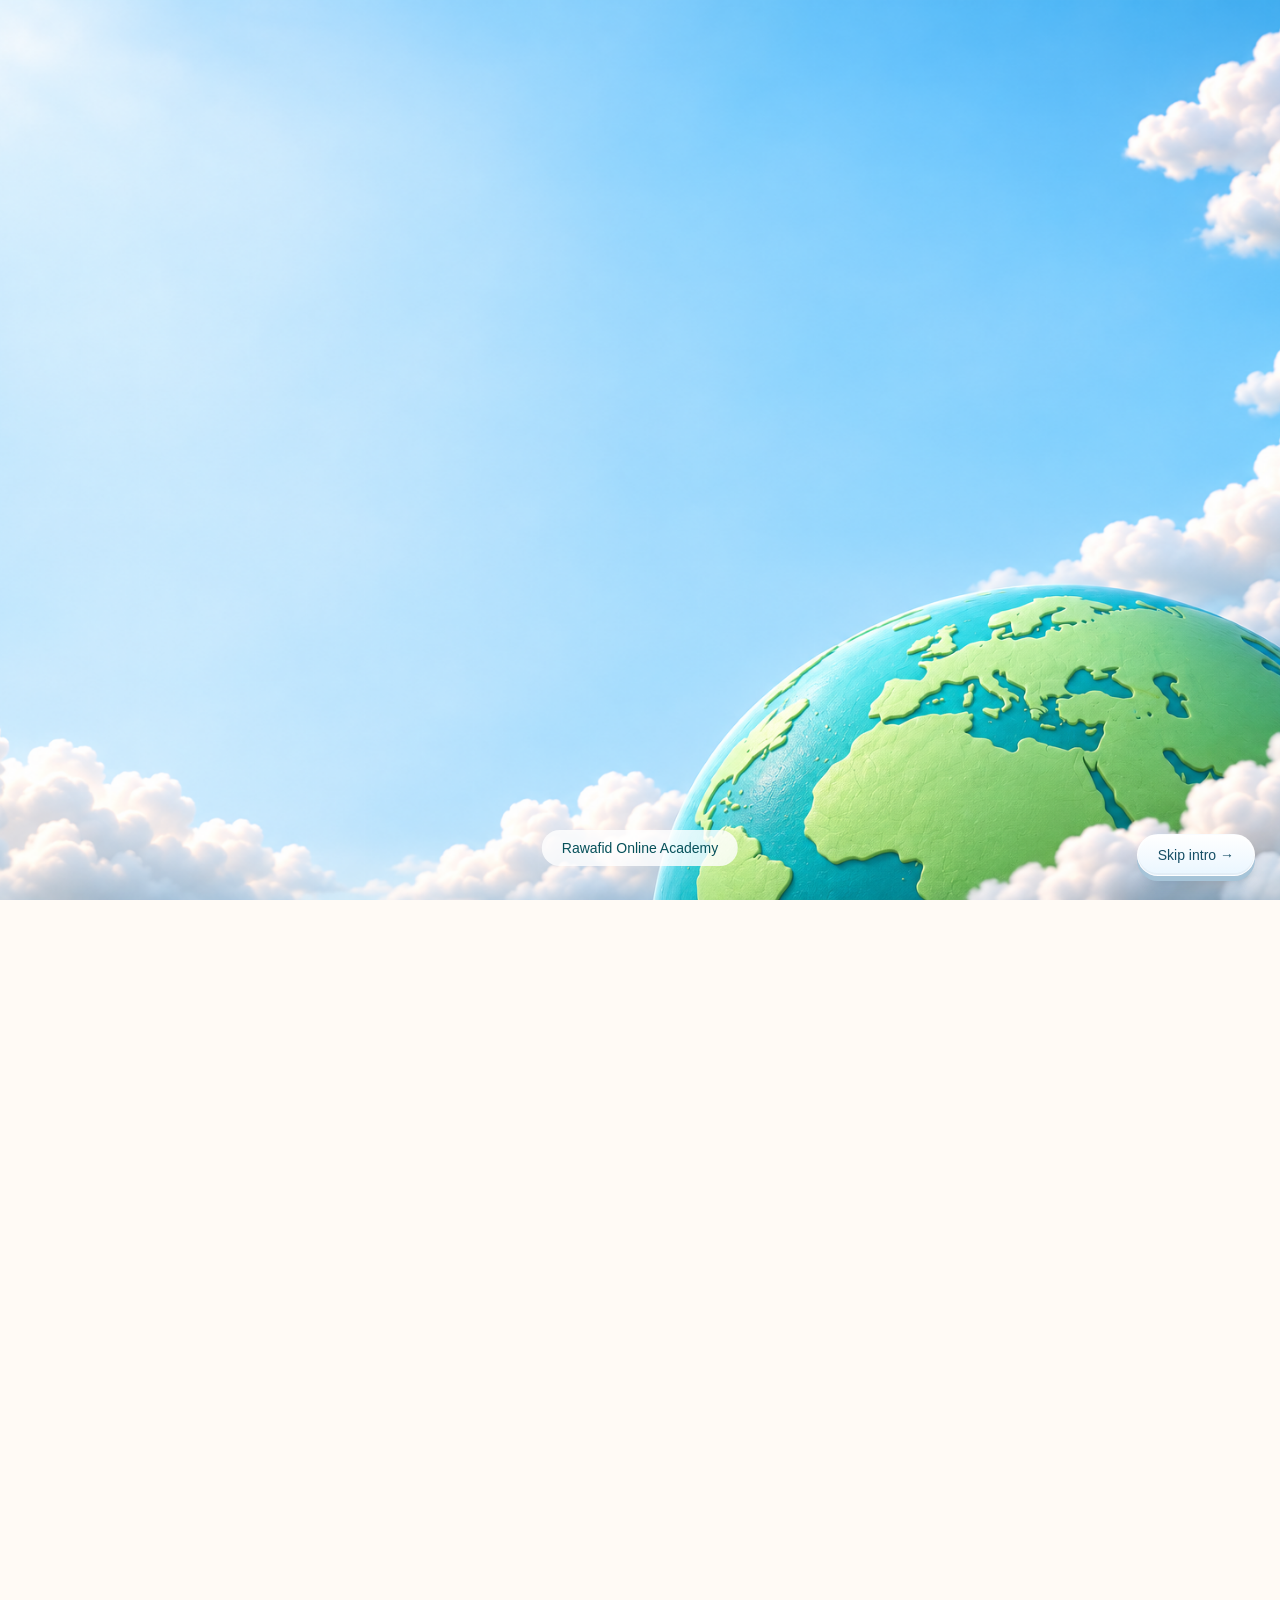
==== commit b3714903: "Standardise registration action labels in all four languages" ====
--- a/index.html
+++ b/index.html
@@ -98,28 +98,28 @@
 <footer><div class="wrap"><div class="footer-row"><a class="brand" href="#"><span>Rawafid<small data-t="academy"></small></span></a><p data-t="footer"></p><div class="footer-links"><a href="#programmes" data-t="programmes"></a><a href="#finder" data-t="finderNav"></a><a href="#faq" data-t="faq"></a></div></div><div class="footer-contact" aria-label="Contact"><h2 data-t="contact"></h2><a href="mailto:Fatima.farhat@rawafidschool.com"><small data-t="emailLabel"></small><span dir="ltr">Fatima.farhat@rawafidschool.com</span></a><a href="https://api.whatsapp.com/send?phone=96181523381" target="_blank" rel="noopener noreferrer" data-t="whatsappAction"></a><a href="https://www.facebook.com/share/g/1RHBYvghb4/" target="_blank" rel="noopener noreferrer" data-t="facebookGroup"></a></div><div class="footer-policies"><a href="policies.html" data-policy-link data-t="policies"></a></div><div class="preview-note"><span data-t="preview"></span><span data-t="imageNote"></span></div></div></footer><button class="motion-control" id="motionButton" onclick="toggleMotion()" aria-pressed="false">Ⅱ</button>
 <dialog id="modal"><button class="close" onclick="document.getElementById('modal').close()" id="closeButton">×</button><h2 id="modalTitle"></h2><p id="modalIntro"></p><div id="modalBody"></div></dialog>
 <dialog id="explorer"><div class="explorer-head"><div class="explorer-title"><span data-t="worldName"></span><small data-t="worldHeadSub"></small></div><div class="explorer-toolbar"><select id="worldLanguage" aria-label="Language"><option value="en">English</option><option value="ar">العربية</option><option value="fr">Français</option><option value="es">Español</option></select><button class="button small" onclick="worldRegister()" data-t="register"></button><button class="world-close" onclick="closeExplorer()" id="worldClose">×</button></div></div><div class="explorer-layout"><div class="explore-map" id="exploreMap" tabindex="0" role="group" aria-describedby="mapInstruction"><div class="world-sun" aria-hidden="true"></div><div class="cloud c1" aria-hidden="true"></div><div class="cloud c2" aria-hidden="true"></div><div class="cloud c3" aria-hidden="true"></div><div class="map-heading"><h2 data-t="worldHeading"></h2><p id="mapInstruction" data-t="worldInstruction"></p></div><svg class="map-route" viewBox="0 0 100 100" preserveAspectRatio="none" aria-hidden="true"><path d="M25 36 C38 18 62 18 73 35 S60 66 28 74 S52 92 76 74" vector-effect="non-scaling-stroke"/></svg><div id="islands"></div><div class="paper-guide" id="paperGuide" aria-hidden="true"><svg viewBox="0 0 80 60"><path d="M4 15L77 4 47 55 34 32Z" fill="#f5a27f"/><path d="M4 15L77 4 34 32Z" fill="#fff7df"/><path d="M34 32L77 4 42 38 47 55Z" fill="#d87858"/><path d="M34 32L42 38 27 46Z" fill="#f8c3a4"/></svg></div><div class="map-controls"><button id="dayButton" aria-pressed="true" onclick="setWorldLight(false)" data-t="daylight"></button><button id="sunButton" aria-pressed="false" onclick="setWorldLight(true)" data-t="sunrise"></button><button onclick="resetFlight()" data-t="resetGuide"></button><button id="worldMotion" onclick="toggleMotion()" data-t="pause"></button></div></div><aside class="world-panel"><div class="world-progress"><span data-t="worldProgress"></span><span id="visitCount">0 / 4</span></div><div class="world-progress-track"><i id="visitFill"></i></div><div class="eyebrow" data-t="worldPanelEye"></div><div id="worldDetails" aria-live="polite"></div><div id="worldBadge" class="world-badge" role="status"></div><div class="world-register"><p data-t="worldRegisterText"></p><button class="button dark" onclick="worldRegister()" data-t="register"></button><p class="world-tip" data-t="worldPreview"></p></div></aside></div></dialog><script>const content={
-en:{top:'Live online learning. A shared commitment to faith, language, and growth.',academy:'ONLINE ACADEMY',programmes:'Programmes',approach:'Our approach',how:'How it works',faq:'Questions',trial:'Registration enquiry',eyebrow:'RAWAFID SCHOOL · LEARNING WITHOUT BORDERS',headline1:'Rooted in faith.',headline2:'Connected through learning.',intro:'Live Zoom classes in Quran, Islamic studies, Arabic, and English. Personal guidance for children, teenagers, and adults, wherever you call home.',explore:'Explore programmes →',live:'Live on Zoom',ages:'Children to adults',world:'Worldwide',art:'Knowledge with purpose',human:'Real teachers. Real connection.',from:'FROM YOUR HOME',where:'To a world of learning.',subject0:'Quran & Tajweed',subject1:'Islamic studies',subject2:'Arabic language',subject3:'English language',path:'FOUR PATHS. ONE PURPOSE.',programTitle:'What will you learn next?',programSub:'Start at your level. Grow with guidance.',filters:['All learners','Children','Teenagers','Adults'],descs:['Develop clear recitation, study Tajweed, and build a steady memorisation practice.','Explore belief, worship, Seerah, and Islamic manners through guided discussion.','Build a connection to Arabic through reading, writing, listening, and conversation.','Develop confidence in English through speaking, listening, reading, and writing.'],detail:'View programme →',level:'BEGINNER TO ADVANCED',approachEye:'THE RAWAFID APPROACH',purposeTitle:'Faith at the heart.\nPeople at the centre.',purposeText:'An academy for families across borders and generations. Learn through live conversation, thoughtful guidance, and a meaningful connection with your teacher.',valueTitles:['A teacher beside you','A place for every stage','A connection to your roots'],valueTexts:['Ask questions, practise together, and receive feedback during your Zoom lessons.','Choose an age-appropriate pathway, whether you are starting fresh or continuing your studies.','Develop your understanding of faith and language while learning from home.'],howEye:'YOUR NEXT CHAPTER',howTitle:'From first interest to first lesson.',stepTitles:['Choose your programme','Find the right class','Meet your teacher on Zoom'],stepTexts:['Explore our four subjects and select the pathway matching your goals.','Share your level, teaching-language preference, and availability with our team.','After enrolment, receive your class schedule and private meeting details.'],faqEye:'A LITTLE CLARITY',faqTitle:'Before you begin.',qs:['Where do lessons take place?','Is this academy for adults too?','Is the website language also the lesson language?','How do I choose a level?'],as:['All teaching takes place live on Zoom. The website helps you explore programmes and manage registration.','Yes. Children, teenagers, and adults have separate, age-appropriate learning pathways.','No. Browse in Arabic, English, French, or Spanish. Teaching languages will be listed separately when classes are confirmed.','Share your experience and goals during registration. The academy team will help identify the appropriate starting point.'],ctaEye:'YOUR JOURNEY STARTS WITH A CONVERSATION',ctaTitle:'Make room for meaningful learning.',ctaText:'Tell us who you are learning for. Let’s find your next step.',footer:'An online learning initiative of Rawafid School.',preview:'Design preview · Enquiries open · $100 USD per course per month · Times according to availability.',name:'Learner or guardian name',email:'Email address',programmeLabel:'Programme of interest',ageLabel:'Learner age group',demoNotice:'Preview only. Please use sample details. Nothing is sent or saved.',previewButton:'Preview registration',demoDone:'Your preview is complete. In the live website, this step will send an application for review.',modalTitle:'Your first step starts here.',modalIntro:'Explore the trial-lesson registration experience.'},
-fr:{top:'Des cours en direct. Un engagement commun envers la foi, les langues et le progrès.',academy:'ACADÉMIE EN LIGNE',programmes:'Programmes',approach:'Notre approche',how:'Comment ça marche',faq:'Questions',trial:'Demande d’inscription',eyebrow:'ÉCOLE RAWAFID · APPRENDRE SANS FRONTIÈRES',headline1:'Ancrés dans la foi.',headline2:'Unis par le savoir.',intro:'Des cours en direct sur Zoom de Coran, d’études islamiques, d’arabe et d’anglais. Un accompagnement pour les enfants, les adolescents et les adultes, partout dans le monde.',explore:'Explorer les programmes →',live:'En direct sur Zoom',ages:'Enfants et adultes',world:'Partout dans le monde',art:'Un savoir porteur de sens',human:'Des enseignants. Un vrai échange.',from:'DEPUIS CHEZ VOUS',where:'Un monde de savoir.',subject0:'Coran et Tajwid',subject1:'Études islamiques',subject2:'Langue arabe',subject3:'Langue anglaise',path:'QUATRE VOIES. UN MÊME BUT.',programTitle:'Que souhaitez-vous apprendre ?',programSub:'À votre niveau, avec un accompagnement.',filters:['Tous','Enfants','Adolescents','Adultes'],descs:['Améliorez votre récitation, étudiez le Tajwid et développez une pratique régulière de mémorisation.','Explorez la foi, le culte, la vie du Prophète et le comportement à travers des échanges guidés.','Développez votre arabe à travers la lecture, l’écriture, l’écoute et la conversation.','Gagnez en confiance en anglais à travers l’expression orale, l’écoute, la lecture et l’écriture.'],detail:'Voir le programme →',level:'DÉBUTANT À AVANCÉ',approachEye:'L’APPROCHE RAWAFID',purposeTitle:'La foi au cœur. L’humain au centre.',purposeText:'Une académie pour les familles, au-delà des frontières et des générations. Apprenez grâce à des échanges en direct et un accompagnement attentif.',valueTitles:['Un enseignant à vos côtés','Une place à chaque étape','Un lien avec vos racines'],valueTexts:['Posez vos questions, pratiquez et recevez des retours pendant vos cours Zoom.','Choisissez un parcours adapté à votre âge et à votre expérience.','Approfondissez votre compréhension de la foi et des langues depuis chez vous.'],howEye:'VOTRE PROCHAINE ÉTAPE',howTitle:'De votre intérêt au premier cours.',stepTitles:['Choisissez un programme','Trouvez le bon groupe','Retrouvez votre enseignant sur Zoom'],stepTexts:['Explorez nos quatre matières et sélectionnez votre parcours.','Indiquez votre niveau, votre langue d’enseignement souhaitée et vos disponibilités.','Après inscription, recevez votre emploi du temps et les liens privés des réunions.'],faqEye:'QUELQUES RÉPONSES',faqTitle:'Avant de commencer.',qs:['Où ont lieu les cours ?','L’académie accueille-t-elle les adultes ?','La langue du site est-elle celle du cours ?','Comment choisir mon niveau ?'],as:['Tous les cours ont lieu en direct sur Zoom. Le site présente les programmes et facilite l’inscription.','Oui. Les enfants, les adolescents et les adultes suivent des parcours distincts et adaptés.','Non. Le site propose l’arabe, l’anglais, le français et l’espagnol. Les langues d’enseignement seront précisées pour chaque classe confirmée.','Indiquez votre expérience et vos objectifs lors de l’inscription. Notre équipe vous orientera.'],ctaEye:'TOUT COMMENCE PAR UN ÉCHANGE',ctaTitle:'Faites une place à un apprentissage utile.',ctaText:'Dites-nous pour qui vous cherchez un cours. Préparons la prochaine étape.',footer:'Une initiative d’apprentissage en ligne de l’école Rawafid.',preview:'Aperçu du design · Demandes ouvertes · 100 USD par programme et par mois · Horaires selon les disponibilités.',name:'Nom de l’apprenant ou du responsable',email:'Adresse e-mail',programmeLabel:'Programme souhaité',ageLabel:'Tranche d’âge',demoNotice:'Aperçu uniquement. Utilisez des données fictives. Rien n’est envoyé ni enregistré.',previewButton:'Tester l’inscription',demoDone:'Test terminé. Sur le site final, cette étape transmettra une demande pour examen.',modalTitle:'Votre première étape.',modalIntro:'Explorez le formulaire de demande de cours d’essai.'},
-es:{top:'Aprendizaje en directo. Un compromiso con la fe, los idiomas y el crecimiento.',academy:'ACADEMIA EN LÍNEA',programmes:'Programas',approach:'Nuestro enfoque',how:'Cómo funciona',faq:'Preguntas',trial:'Solicitud de inscripción',eyebrow:'ESCUELA RAWAFID · APRENDER SIN FRONTERAS',headline1:'Arraigados en la fe.',headline2:'Unidos por el aprendizaje.',intro:'Clases en directo por Zoom de Corán, estudios islámicos, árabe e inglés. Orientación para niños, adolescentes y adultos, desde cualquier lugar del mundo.',explore:'Explorar programas →',live:'En directo por Zoom',ages:'De niños a adultos',world:'En todo el mundo',art:'Conocimiento con propósito',human:'Profesores reales. Conexión real.',from:'DESDE TU HOGAR',where:'A un mundo de aprendizaje.',subject0:'Corán y Tajwid',subject1:'Estudios islámicos',subject2:'Lengua árabe',subject3:'Lengua inglesa',path:'CUATRO CAMINOS. UN PROPÓSITO.',programTitle:'¿Qué aprenderás ahora?',programSub:'Empieza a tu nivel. Avanza con orientación.',filters:['Todos','Niños','Adolescentes','Adultos'],descs:['Mejora tu recitación, estudia Tajwid y desarrolla una práctica constante de memorización.','Explora la fe, la adoración, la vida del Profeta y los valores islámicos mediante conversaciones guiadas.','Desarrolla tu árabe a través de la lectura, la escritura, la comprensión oral y la conversación.','Gana confianza en inglés mediante la conversación, la comprensión oral, la lectura y la escritura.'],detail:'Ver programa →',level:'DE INICIAL A AVANZADO',approachEye:'EL ENFOQUE RAWAFID',purposeTitle:'La fe en el corazón. Las personas en el centro.',purposeText:'Una academia para familias de distintos países y generaciones. Aprende mediante conversaciones en directo, orientación y contacto con tu profesor.',valueTitles:['Un profesor a tu lado','Un lugar para cada etapa','Una conexión con tus raíces'],valueTexts:['Haz preguntas, practica y recibe comentarios durante tus clases por Zoom.','Elige un itinerario adecuado para tu edad y experiencia.','Profundiza en tu comprensión de la fe y los idiomas desde casa.'],howEye:'TU PRÓXIMA ETAPA',howTitle:'Del primer interés a la primera clase.',stepTitles:['Elige tu programa','Encuentra tu grupo','Conoce a tu profesor por Zoom'],stepTexts:['Explora las cuatro materias y elige el itinerario adecuado para tus objetivos.','Comparte tu nivel, idioma de enseñanza preferido y disponibilidad.','Tras la inscripción, recibirás el horario y los enlaces privados de las reuniones.'],faqEye:'ALGUNAS RESPUESTAS',faqTitle:'Antes de empezar.',qs:['¿Dónde se imparten las clases?','¿La academia también es para adultos?','¿El idioma del sitio es el de las clases?','¿Cómo elijo mi nivel?'],as:['Todas las clases se imparten en directo por Zoom. El sitio presenta los programas y facilita la inscripción.','Sí. Hay itinerarios separados y adecuados para niños, adolescentes y adultos.','No. El sitio está disponible en árabe, inglés, francés y español. El idioma de enseñanza se indicará en cada clase confirmada.','Comparte tu experiencia y tus objetivos al inscribirte. El equipo te orientará hacia el punto de partida adecuado.'],ctaEye:'TODO EMPIEZA CON UNA CONVERSACIÓN',ctaTitle:'Haz espacio para aprender con propósito.',ctaText:'Cuéntanos para quién buscas clases. Encontremos el siguiente paso.',footer:'Una iniciativa de aprendizaje en línea de la escuela Rawafid.',preview:'Vista previa · Solicitudes abiertas · 100 USD por curso al mes · Horarios según disponibilidad.',name:'Nombre del alumno o tutor',email:'Correo electrónico',programmeLabel:'Programa de interés',ageLabel:'Grupo de edad',demoNotice:'Solo vista previa. Usa datos ficticios. No se envía ni se guarda nada.',previewButton:'Probar inscripción',demoDone:'Prueba completada. En el sitio final, este paso enviará una solicitud para revisión.',modalTitle:'Tu primer paso empieza aquí.',modalIntro:'Explora el formulario de solicitud de una clase de prueba.'},
-ar:{top:'تعلم مباشر يجمعنا على الإيمان والمعرفة والتطور.',academy:'أكاديمية التعليم عبر الإنترنت',programmes:'البرامج',approach:'نهجنا',how:'كيف نبدأ',faq:'الأسئلة الشائعة',trial:'طلب الالتحاق',eyebrow:'مدرسة روافد · تعلم بلا حدود',headline1:'بالإيمان نرتقي.',headline2:'وبالعلم نتواصل.',intro:'دروس مباشرة عبر زوم في القرآن الكريم والدراسات الإسلامية والعربية والإنجليزية. تعليم بإشراف معلمين للأطفال واليافعين والكبار، أينما كنتم حول العالم.',explore:'استكشف البرامج ↖',live:'مباشر عبر زوم',ages:'للصغار والكبار',world:'حول العالم',art:'علم ينفع ويرتقي',human:'معلمون وتواصل مباشر',from:'من منزلك',where:'إلى آفاق المعرفة',subject0:'القرآن والتجويد',subject1:'الدراسات الإسلامية',subject2:'اللغة العربية',subject3:'اللغة الإنجليزية',path:'أربعة مسارات وغاية واحدة',programTitle:'ماذا ترغب أن تتعلم؟',programSub:'ابدأ من مستواك وتقدم بإرشاد معلمك.',filters:['جميع المتعلمين','الأطفال','اليافعون','الكبار'],descs:['طور تلاوتك وتعلم أحكام التجويد وابنِ عادة منتظمة للحفظ والمراجعة.','تعلم مبادئ العقيدة والعبادات والسيرة والآداب الإسلامية من خلال حوار موجه.','نمِّ مهارات القراءة والكتابة والاستماع والمحادثة وعزز صلتك بالعربية.','عزز ثقتك باللغة الإنجليزية من خلال التحدث والاستماع والقراءة والكتابة.'],detail:'عرض البرنامج ↖',level:'من المبتدئ إلى المتقدم',approachEye:'نهج روافد',purposeTitle:'الإيمان أساسنا. والإنسان محور اهتمامنا.',purposeText:'أكاديمية تجمع العائلات عبر البلدان والأجيال. تعلم من خلال الحوار المباشر والتوجيه الهادف والتواصل مع معلمك.',valueTitles:['معلم يرافق تعلمك','مسار لكل مرحلة','صلة بهويتك وجذورك'],valueTexts:['اطرح أسئلتك وتدرب وتلقَّ ملاحظات معلمك خلال دروس زوم.','اختر مسارًا مناسبًا لعمرك وخبرتك، سواء كنت تبدأ أو تتابع دراستك.','عمق فهمك لدينك ولغتك وأنت تتعلم من منزلك.'],howEye:'خطوتك القادمة',howTitle:'من اختيار البرنامج إلى أول درس.',stepTitles:['اختر برنامجك','حدد الصف المناسب','التقِ بمعلمك عبر زوم'],stepTexts:['تعرف إلى المواد الأربع واختر المسار الذي يناسب أهدافك.','شاركنا مستواك ولغة التدريس المفضلة والأوقات المناسبة لك.','بعد تأكيد التسجيل، تصلك مواعيد الدروس وروابط الاجتماعات الخاصة.'],faqEye:'إجابات تهمك',faqTitle:'قبل أن تبدأ.',qs:['أين تقام الدروس؟','هل الأكاديمية مناسبة للكبار؟','هل لغة الموقع هي لغة التدريس؟','كيف أختار المستوى المناسب؟'],as:['جميع الدروس مباشرة عبر زوم. يساعدك الموقع في استكشاف البرامج والتسجيل.','نعم، تتوفر مسارات منفصلة ومناسبة للأطفال واليافعين والكبار.','لا. تتصفح الموقع بالعربية أو الإنجليزية أو الفرنسية أو الإسبانية. ستحدد لغة التدريس لكل صف عند تأكيده.','شارك خبرتك وأهدافك عند التسجيل، وسيساعدك فريق الأكاديمية في تحديد نقطة البداية المناسبة.'],ctaEye:'رحلتك تبدأ بالتواصل',ctaTitle:'امنح التعلم الهادف مكانًا في يومك.',ctaText:'أخبرنا لمن تبحث عن دروس، ولنحدد الخطوة التالية معًا.',footer:'مبادرة للتعلم عبر الإنترنت من مدرسة روافد.',preview:'معاينة التصميم · طلبات الالتحاق متاحة · 100 دولار أمريكي لكل دورة شهريًا · المواعيد بحسب الأوقات المتاحة.',name:'اسم المتعلم أو ولي الأمر',email:'البريد الإلكتروني',programmeLabel:'البرنامج المطلوب',ageLabel:'الفئة العمرية',demoNotice:'هذه معاينة فقط. استخدم بيانات تجريبية. لن ترسل أو تحفظ أي بيانات.',previewButton:'تجربة التسجيل',demoDone:'اكتملت التجربة. في الموقع النهائي، سترسل هذه الخطوة طلبًا للمراجعة.',modalTitle:'خطوتك الأولى تبدأ هنا.',modalIntro:'استعرض تجربة طلب درس تجريبي.'}
+en:{top:'Live online learning. A shared commitment to faith, language, and growth.',academy:'ONLINE ACADEMY',programmes:'Programmes',approach:'Our approach',how:'How it works',faq:'Questions',trial:'Register your interest',eyebrow:'RAWAFID SCHOOL · LEARNING WITHOUT BORDERS',headline1:'Rooted in faith.',headline2:'Connected through learning.',intro:'Live Zoom classes in Quran, Islamic studies, Arabic, and English. Personal guidance for children, teenagers, and adults, wherever you call home.',explore:'Explore programmes →',live:'Live on Zoom',ages:'Children to adults',world:'Worldwide',art:'Knowledge with purpose',human:'Real teachers. Real connection.',from:'FROM YOUR HOME',where:'To a world of learning.',subject0:'Quran & Tajweed',subject1:'Islamic studies',subject2:'Arabic language',subject3:'English language',path:'FOUR PATHS. ONE PURPOSE.',programTitle:'What will you learn next?',programSub:'Start at your level. Grow with guidance.',filters:['All learners','Children','Teenagers','Adults'],descs:['Develop clear recitation, study Tajweed, and build a steady memorisation practice.','Explore belief, worship, Seerah, and Islamic manners through guided discussion.','Build a connection to Arabic through reading, writing, listening, and conversation.','Develop confidence in English through speaking, listening, reading, and writing.'],detail:'View programme →',level:'BEGINNER TO ADVANCED',approachEye:'THE RAWAFID APPROACH',purposeTitle:'Faith at the heart.\nPeople at the centre.',purposeText:'An academy for families across borders and generations. Learn through live conversation, thoughtful guidance, and a meaningful connection with your teacher.',valueTitles:['A teacher beside you','A place for every stage','A connection to your roots'],valueTexts:['Ask questions, practise together, and receive feedback during your Zoom lessons.','Choose an age-appropriate pathway, whether you are starting fresh or continuing your studies.','Develop your understanding of faith and language while learning from home.'],howEye:'YOUR NEXT CHAPTER',howTitle:'From first interest to first lesson.',stepTitles:['Choose your programme','Find the right class','Meet your teacher on Zoom'],stepTexts:['Explore our four subjects and select the pathway matching your goals.','Share your level, teaching-language preference, and availability with our team.','After enrolment, receive your class schedule and private meeting details.'],faqEye:'A LITTLE CLARITY',faqTitle:'Before you begin.',qs:['Where do lessons take place?','Is this academy for adults too?','Is the website language also the lesson language?','How do I choose a level?'],as:['All teaching takes place live on Zoom. The website helps you explore programmes and manage registration.','Yes. Children, teenagers, and adults have separate, age-appropriate learning pathways.','No. Browse in Arabic, English, French, or Spanish. Teaching languages will be listed separately when classes are confirmed.','Share your experience and goals during registration. The academy team will help identify the appropriate starting point.'],ctaEye:'YOUR JOURNEY STARTS WITH A CONVERSATION',ctaTitle:'Make room for meaningful learning.',ctaText:'Tell us who you are learning for. Let’s find your next step.',footer:'An online learning initiative of Rawafid School.',preview:'Design preview · Enquiries open · $100 USD per course per month · Times according to availability.',name:'Learner or guardian name',email:'Email address',programmeLabel:'Programme of interest',ageLabel:'Learner age group',demoNotice:'Preview only. Please use sample details. Nothing is sent or saved.',previewButton:'Preview registration',demoDone:'Your preview is complete. In the live website, this step will send an application for review.',modalTitle:'Your first step starts here.',modalIntro:'Explore the trial-lesson registration experience.'},
+fr:{top:'Des cours en direct. Un engagement commun envers la foi, les langues et le progrès.',academy:'ACADÉMIE EN LIGNE',programmes:'Programmes',approach:'Notre approche',how:'Comment ça marche',faq:'Questions',trial:'Signaler votre intérêt',eyebrow:'ÉCOLE RAWAFID · APPRENDRE SANS FRONTIÈRES',headline1:'Ancrés dans la foi.',headline2:'Unis par le savoir.',intro:'Des cours en direct sur Zoom de Coran, d’études islamiques, d’arabe et d’anglais. Un accompagnement pour les enfants, les adolescents et les adultes, partout dans le monde.',explore:'Explorer les programmes →',live:'En direct sur Zoom',ages:'Enfants et adultes',world:'Partout dans le monde',art:'Un savoir porteur de sens',human:'Des enseignants. Un vrai échange.',from:'DEPUIS CHEZ VOUS',where:'Un monde de savoir.',subject0:'Coran et Tajwid',subject1:'Études islamiques',subject2:'Langue arabe',subject3:'Langue anglaise',path:'QUATRE VOIES. UN MÊME BUT.',programTitle:'Que souhaitez-vous apprendre ?',programSub:'À votre niveau, avec un accompagnement.',filters:['Tous','Enfants','Adolescents','Adultes'],descs:['Améliorez votre récitation, étudiez le Tajwid et développez une pratique régulière de mémorisation.','Explorez la foi, le culte, la vie du Prophète et le comportement à travers des échanges guidés.','Développez votre arabe à travers la lecture, l’écriture, l’écoute et la conversation.','Gagnez en confiance en anglais à travers l’expression orale, l’écoute, la lecture et l’écriture.'],detail:'Voir le programme →',level:'DÉBUTANT À AVANCÉ',approachEye:'L’APPROCHE RAWAFID',purposeTitle:'La foi au cœur. L’humain au centre.',purposeText:'Une académie pour les familles, au-delà des frontières et des générations. Apprenez grâce à des échanges en direct et un accompagnement attentif.',valueTitles:['Un enseignant à vos côtés','Une place à chaque étape','Un lien avec vos racines'],valueTexts:['Posez vos questions, pratiquez et recevez des retours pendant vos cours Zoom.','Choisissez un parcours adapté à votre âge et à votre expérience.','Approfondissez votre compréhension de la foi et des langues depuis chez vous.'],howEye:'VOTRE PROCHAINE ÉTAPE',howTitle:'De votre intérêt au premier cours.',stepTitles:['Choisissez un programme','Trouvez le bon groupe','Retrouvez votre enseignant sur Zoom'],stepTexts:['Explorez nos quatre matières et sélectionnez votre parcours.','Indiquez votre niveau, votre langue d’enseignement souhaitée et vos disponibilités.','Après inscription, recevez votre emploi du temps et les liens privés des réunions.'],faqEye:'QUELQUES RÉPONSES',faqTitle:'Avant de commencer.',qs:['Où ont lieu les cours ?','L’académie accueille-t-elle les adultes ?','La langue du site est-elle celle du cours ?','Comment choisir mon niveau ?'],as:['Tous les cours ont lieu en direct sur Zoom. Le site présente les programmes et facilite l’inscription.','Oui. Les enfants, les adolescents et les adultes suivent des parcours distincts et adaptés.','Non. Le site propose l’arabe, l’anglais, le français et l’espagnol. Les langues d’enseignement seront précisées pour chaque classe confirmée.','Indiquez votre expérience et vos objectifs lors de l’inscription. Notre équipe vous orientera.'],ctaEye:'TOUT COMMENCE PAR UN ÉCHANGE',ctaTitle:'Faites une place à un apprentissage utile.',ctaText:'Dites-nous pour qui vous cherchez un cours. Préparons la prochaine étape.',footer:'Une initiative d’apprentissage en ligne de l’école Rawafid.',preview:'Aperçu du design · Demandes ouvertes · 100 USD par programme et par mois · Horaires selon les disponibilités.',name:'Nom de l’apprenant ou du responsable',email:'Adresse e-mail',programmeLabel:'Programme souhaité',ageLabel:'Tranche d’âge',demoNotice:'Aperçu uniquement. Utilisez des données fictives. Rien n’est envoyé ni enregistré.',previewButton:'Tester l’inscription',demoDone:'Test terminé. Sur le site final, cette étape transmettra une demande pour examen.',modalTitle:'Votre première étape.',modalIntro:'Explorez le formulaire de demande de cours d’essai.'},
+es:{top:'Aprendizaje en directo. Un compromiso con la fe, los idiomas y el crecimiento.',academy:'ACADEMIA EN LÍNEA',programmes:'Programas',approach:'Nuestro enfoque',how:'Cómo funciona',faq:'Preguntas',trial:'Registrar tu interés',eyebrow:'ESCUELA RAWAFID · APRENDER SIN FRONTERAS',headline1:'Arraigados en la fe.',headline2:'Unidos por el aprendizaje.',intro:'Clases en directo por Zoom de Corán, estudios islámicos, árabe e inglés. Orientación para niños, adolescentes y adultos, desde cualquier lugar del mundo.',explore:'Explorar programas →',live:'En directo por Zoom',ages:'De niños a adultos',world:'En todo el mundo',art:'Conocimiento con propósito',human:'Profesores reales. Conexión real.',from:'DESDE TU HOGAR',where:'A un mundo de aprendizaje.',subject0:'Corán y Tajwid',subject1:'Estudios islámicos',subject2:'Lengua árabe',subject3:'Lengua inglesa',path:'CUATRO CAMINOS. UN PROPÓSITO.',programTitle:'¿Qué aprenderás ahora?',programSub:'Empieza a tu nivel. Avanza con orientación.',filters:['Todos','Niños','Adolescentes','Adultos'],descs:['Mejora tu recitación, estudia Tajwid y desarrolla una práctica constante de memorización.','Explora la fe, la adoración, la vida del Profeta y los valores islámicos mediante conversaciones guiadas.','Desarrolla tu árabe a través de la lectura, la escritura, la comprensión oral y la conversación.','Gana confianza en inglés mediante la conversación, la comprensión oral, la lectura y la escritura.'],detail:'Ver programa →',level:'DE INICIAL A AVANZADO',approachEye:'EL ENFOQUE RAWAFID',purposeTitle:'La fe en el corazón. Las personas en el centro.',purposeText:'Una academia para familias de distintos países y generaciones. Aprende mediante conversaciones en directo, orientación y contacto con tu profesor.',valueTitles:['Un profesor a tu lado','Un lugar para cada etapa','Una conexión con tus raíces'],valueTexts:['Haz preguntas, practica y recibe comentarios durante tus clases por Zoom.','Elige un itinerario adecuado para tu edad y experiencia.','Profundiza en tu comprensión de la fe y los idiomas desde casa.'],howEye:'TU PRÓXIMA ETAPA',howTitle:'Del primer interés a la primera clase.',stepTitles:['Elige tu programa','Encuentra tu grupo','Conoce a tu profesor por Zoom'],stepTexts:['Explora las cuatro materias y elige el itinerario adecuado para tus objetivos.','Comparte tu nivel, idioma de enseñanza preferido y disponibilidad.','Tras la inscripción, recibirás el horario y los enlaces privados de las reuniones.'],faqEye:'ALGUNAS RESPUESTAS',faqTitle:'Antes de empezar.',qs:['¿Dónde se imparten las clases?','¿La academia también es para adultos?','¿El idioma del sitio es el de las clases?','¿Cómo elijo mi nivel?'],as:['Todas las clases se imparten en directo por Zoom. El sitio presenta los programas y facilita la inscripción.','Sí. Hay itinerarios separados y adecuados para niños, adolescentes y adultos.','No. El sitio está disponible en árabe, inglés, francés y español. El idioma de enseñanza se indicará en cada clase confirmada.','Comparte tu experiencia y tus objetivos al inscribirte. El equipo te orientará hacia el punto de partida adecuado.'],ctaEye:'TODO EMPIEZA CON UNA CONVERSACIÓN',ctaTitle:'Haz espacio para aprender con propósito.',ctaText:'Cuéntanos para quién buscas clases. Encontremos el siguiente paso.',footer:'Una iniciativa de aprendizaje en línea de la escuela Rawafid.',preview:'Vista previa · Solicitudes abiertas · 100 USD por curso al mes · Horarios según disponibilidad.',name:'Nombre del alumno o tutor',email:'Correo electrónico',programmeLabel:'Programa de interés',ageLabel:'Grupo de edad',demoNotice:'Solo vista previa. Usa datos ficticios. No se envía ni se guarda nada.',previewButton:'Probar inscripción',demoDone:'Prueba completada. En el sitio final, este paso enviará una solicitud para revisión.',modalTitle:'Tu primer paso empieza aquí.',modalIntro:'Explora el formulario de solicitud de una clase de prueba.'},
+ar:{top:'تعلم مباشر يجمعنا على الإيمان والمعرفة والتطور.',academy:'أكاديمية التعليم عبر الإنترنت',programmes:'البرامج',approach:'نهجنا',how:'كيف نبدأ',faq:'الأسئلة الشائعة',trial:'سجّل اهتمامك',eyebrow:'مدرسة روافد · تعلم بلا حدود',headline1:'بالإيمان نرتقي.',headline2:'وبالعلم نتواصل.',intro:'دروس مباشرة عبر زوم في القرآن الكريم والدراسات الإسلامية والعربية والإنجليزية. تعليم بإشراف معلمين للأطفال واليافعين والكبار، أينما كنتم حول العالم.',explore:'استكشف البرامج ↖',live:'مباشر عبر زوم',ages:'للصغار والكبار',world:'حول العالم',art:'علم ينفع ويرتقي',human:'معلمون وتواصل مباشر',from:'من منزلك',where:'إلى آفاق المعرفة',subject0:'القرآن والتجويد',subject1:'الدراسات الإسلامية',subject2:'اللغة العربية',subject3:'اللغة الإنجليزية',path:'أربعة مسارات وغاية واحدة',programTitle:'ماذا ترغب أن تتعلم؟',programSub:'ابدأ من مستواك وتقدم بإرشاد معلمك.',filters:['جميع المتعلمين','الأطفال','اليافعون','الكبار'],descs:['طور تلاوتك وتعلم أحكام التجويد وابنِ عادة منتظمة للحفظ والمراجعة.','تعلم مبادئ العقيدة والعبادات والسيرة والآداب الإسلامية من خلال حوار موجه.','نمِّ مهارات القراءة والكتابة والاستماع والمحادثة وعزز صلتك بالعربية.','عزز ثقتك باللغة الإنجليزية من خلال التحدث والاستماع والقراءة والكتابة.'],detail:'عرض البرنامج ↖',level:'من المبتدئ إلى المتقدم',approachEye:'نهج روافد',purposeTitle:'الإيمان أساسنا. والإنسان محور اهتمامنا.',purposeText:'أكاديمية تجمع العائلات عبر البلدان والأجيال. تعلم من خلال الحوار المباشر والتوجيه الهادف والتواصل مع معلمك.',valueTitles:['معلم يرافق تعلمك','مسار لكل مرحلة','صلة بهويتك وجذورك'],valueTexts:['اطرح أسئلتك وتدرب وتلقَّ ملاحظات معلمك خلال دروس زوم.','اختر مسارًا مناسبًا لعمرك وخبرتك، سواء كنت تبدأ أو تتابع دراستك.','عمق فهمك لدينك ولغتك وأنت تتعلم من منزلك.'],howEye:'خطوتك القادمة',howTitle:'من اختيار البرنامج إلى أول درس.',stepTitles:['اختر برنامجك','حدد الصف المناسب','التقِ بمعلمك عبر زوم'],stepTexts:['تعرف إلى المواد الأربع واختر المسار الذي يناسب أهدافك.','شاركنا مستواك ولغة التدريس المفضلة والأوقات المناسبة لك.','بعد تأكيد التسجيل، تصلك مواعيد الدروس وروابط الاجتماعات الخاصة.'],faqEye:'إجابات تهمك',faqTitle:'قبل أن تبدأ.',qs:['أين تقام الدروس؟','هل الأكاديمية مناسبة للكبار؟','هل لغة الموقع هي لغة التدريس؟','كيف أختار المستوى المناسب؟'],as:['جميع الدروس مباشرة عبر زوم. يساعدك الموقع في استكشاف البرامج والتسجيل.','نعم، تتوفر مسارات منفصلة ومناسبة للأطفال واليافعين والكبار.','لا. تتصفح الموقع بالعربية أو الإنجليزية أو الفرنسية أو الإسبانية. ستحدد لغة التدريس لكل صف عند تأكيده.','شارك خبرتك وأهدافك عند التسجيل، وسيساعدك فريق الأكاديمية في تحديد نقطة البداية المناسبة.'],ctaEye:'رحلتك تبدأ بالتواصل',ctaTitle:'امنح التعلم الهادف مكانًا في يومك.',ctaText:'أخبرنا لمن تبحث عن دروس، ولنحدد الخطوة التالية معًا.',footer:'مبادرة للتعلم عبر الإنترنت من مدرسة روافد.',preview:'معاينة التصميم · طلبات الالتحاق متاحة · 100 دولار أمريكي لكل دورة شهريًا · المواعيد بحسب الأوقات المتاحة.',name:'اسم المتعلم أو ولي الأمر',email:'البريد الإلكتروني',programmeLabel:'البرنامج المطلوب',ageLabel:'الفئة العمرية',demoNotice:'هذه معاينة فقط. استخدم بيانات تجريبية. لن ترسل أو تحفظ أي بيانات.',previewButton:'تجربة التسجيل',demoDone:'اكتملت التجربة. في الموقع النهائي، سترسل هذه الخطوة طلبًا للمراجعة.',modalTitle:'خطوتك الأولى تبدأ هنا.',modalIntro:'استعرض تجربة طلب درس تجريبي.'}
 };
 
 const extra={
 en:{heroPill:'Live learning. Wherever you belong.',hero1:'Your faith.',hero2:'Your language.',hero3:'Your future.',heroIntro:'Grow in faith. Speak with confidence. Learn with a teacher who guides you, live on Zoom. Quran, Islamic studies, Arabic, and English for every generation.',findButton:'Find your programme',finderNav:'Find your path',tourButton:'Explore the experience',sceneSmall:'Learning through conversation',sceneCaption:'MORE THAN A LESSON',sceneTitle:'A connection that stays with you.',finderEye:'A LITTLE ABOUT YOU',finderTitle:'Your goals.\nYour starting point.',finderText:'Two simple choices to explore a programme for you or your child.',audienceLabel:'Who is learning?',goalLabel:'What would you like to focus on?',showPath:'Show my pathway',goals:['Quran recitation & Tajweed','Understanding Islam','Learning Arabic','Communicating in English'],connectionEye:'DIFFERENT HOMES. SHARED VALUES.',connection1:'Across borders.',connection2:'Closer together.',connectionText:'Browse in your language. Find your learning community. Join live Zoom lessons from home, with separate pathways for children, teenagers, and adults.',globe1:'One learning community',globe2:'Four website languages',globe3:'Every generation welcome',journeyText:'A personal conversation helps us understand your goals and guide you to the right class.',newCta:'The next step is yours.',imageNote:'Illustrative concept imagery.',imageAlt:'Illustrative scene of a mother and daughter learning together at home',recommended:'Your suggested pathway',recommendText:'A starting point to discuss with our team. Class level, teaching language, and availability will be confirmed during enrolment.',request:'Explore this pathway',register:'Register your interest',overview:'Programme overview',topicsLabel:'What you will explore',topics:[['Reading and pronunciation','Tajweed foundations','Memorisation and revision'],['Belief and worship','Seerah and Islamic history','Manners and everyday practice'],['Reading and writing','Listening and conversation','Arabic for your level'],['Speaking and listening','Reading and vocabulary','Writing and communication']],format:'Live Zoom lessons · Age-appropriate groups · Teacher guidance',tourTitle:'A closer look at learning with Rawafid.',tourIntro:'Explore the planned experience in three steps.',tourTitles:['A teacher, not a recording.','A pathway for your stage.','Your classroom, wherever you are.'],tourTexts:['Join live Zoom lessons to ask questions, practise, and receive guidance from your teacher.','Tell us your age group, experience, and goals. Our team helps identify a suitable class.','After enrolment, receive your confirmed schedule and private Zoom meeting details.'],next:'Next step',previous:'Previous',pause:'Pause animations',resume:'Resume animations',menu:'Open navigation',preview:'Design preview · Enquiries open · $100 USD per course per month · Times according to availability.'},
-fr:{heroPill:'Apprendre en direct, où que vous soyez.',hero1:'Votre foi.',hero2:'Votre langue.',hero3:'Votre avenir.',heroIntro:'Grandissez dans la foi. Exprimez-vous avec confiance. Apprenez avec un enseignant en direct sur Zoom. Coran, études islamiques, arabe et anglais pour toutes les générations.',findButton:'Trouver mon programme',finderNav:'Mon parcours',tourButton:'Explorer l’expérience',sceneSmall:'Apprendre par le dialogue',sceneCaption:'PLUS QU’UN COURS',sceneTitle:'Un lien qui vous accompagne.',finderEye:'PARLONS DE VOUS',finderTitle:'Vos objectifs. Votre point de départ.',finderText:'Deux choix pour explorer un programme pour vous ou votre enfant.',audienceLabel:'Qui apprend ?',goalLabel:'Quel est votre objectif ?',showPath:'Voir mon parcours',goals:['Récitation du Coran et Tajwid','Comprendre l’islam','Apprendre l’arabe','Communiquer en anglais'],connectionEye:'DES FOYERS DIFFÉRENTS. DES VALEURS COMMUNES.',connection1:'Au-delà des frontières.',connection2:'Plus proches ensemble.',connectionText:'Consultez le site dans votre langue. Rejoignez des cours Zoom depuis chez vous, avec des parcours distincts pour enfants, adolescents et adultes.',globe1:'Une communauté d’apprentissage',globe2:'Quatre langues sur le site',globe3:'Toutes les générations',journeyText:'Un échange personnel nous aide à comprendre vos objectifs et à vous orienter vers le bon groupe.',newCta:'À vous de faire le prochain pas.',imageNote:'Image de concept illustrative.',imageAlt:'Scène illustrative d’une mère et de sa fille étudiant à la maison',recommended:'Votre parcours suggéré',recommendText:'Un point de départ à discuter avec notre équipe. Le niveau, la langue d’enseignement et les disponibilités seront confirmés lors de l’inscription.',request:'Explorer ce parcours',register:'Demande d’inscription',overview:'Présentation du programme',topicsLabel:'Les thèmes abordés',topics:[['Lecture et prononciation','Bases du Tajwid','Mémorisation et révision'],['Foi et culte','Vie du Prophète et histoire islamique','Comportement au quotidien'],['Lecture et écriture','Écoute et conversation','Arabe adapté à votre niveau'],['Expression et compréhension orales','Lecture et vocabulaire','Écriture et communication']],format:'Cours Zoom en direct · Groupes adaptés à l’âge · Accompagnement',tourTitle:'Apprendre avec Rawafid, de plus près.',tourIntro:'Explorez l’expérience prévue en trois étapes.',tourTitles:['Un enseignant en direct.','Un parcours adapté à votre étape.','Votre classe, où que vous soyez.'],tourTexts:['Posez vos questions, pratiquez et recevez des conseils pendant vos cours Zoom.','Indiquez votre âge, votre expérience et vos objectifs. Notre équipe vous oriente.','Après inscription, recevez votre emploi du temps confirmé et les liens privés Zoom.'],next:'Étape suivante',previous:'Précédent',pause:'Mettre les animations en pause',resume:'Reprendre les animations',menu:'Ouvrir la navigation',preview:'Aperçu du design · Demandes ouvertes · 100 USD par programme et par mois · Horaires selon les disponibilités.'},
-es:{heroPill:'Aprende en directo, estés donde estés.',hero1:'Tu fe.',hero2:'Tu idioma.',hero3:'Tu futuro.',heroIntro:'Crece en la fe. Habla con confianza. Aprende con un profesor que te guía en directo por Zoom. Corán, estudios islámicos, árabe e inglés para todas las generaciones.',findButton:'Encuentra tu programa',finderNav:'Tu itinerario',tourButton:'Explora la experiencia',sceneSmall:'Aprender mediante el diálogo',sceneCaption:'MÁS QUE UNA CLASE',sceneTitle:'Una conexión que te acompaña.',finderEye:'CUÉNTANOS SOBRE TI',finderTitle:'Tus objetivos. Tu punto de partida.',finderText:'Dos opciones para explorar un programa para ti o para tu hijo.',audienceLabel:'¿Quién va a aprender?',goalLabel:'¿En qué quieres centrarte?',showPath:'Ver mi itinerario',goals:['Recitación del Corán y Tajwid','Comprender el islam','Aprender árabe','Comunicarme en inglés'],connectionEye:'DISTINTOS HOGARES. VALORES COMPARTIDOS.',connection1:'Más allá de las fronteras.',connection2:'Más cerca unos de otros.',connectionText:'Explora el sitio en tu idioma. Únete a clases por Zoom desde casa, con itinerarios separados para niños, adolescentes y adultos.',globe1:'Una comunidad de aprendizaje',globe2:'Cuatro idiomas en el sitio',globe3:'Todas las generaciones',journeyText:'Una conversación personal nos ayuda a comprender tus objetivos y orientarte hacia la clase adecuada.',newCta:'El siguiente paso es tuyo.',imageNote:'Imagen conceptual ilustrativa.',imageAlt:'Escena ilustrativa de una madre y su hija aprendiendo en casa',recommended:'Tu itinerario sugerido',recommendText:'Un punto de partida para hablar con nuestro equipo. El nivel, el idioma de enseñanza y la disponibilidad se confirmarán al inscribirte.',request:'Explorar este itinerario',register:'Solicitar inscripción',overview:'Resumen del programa',topicsLabel:'Lo que explorarás',topics:[['Lectura y pronunciación','Fundamentos de Tajwid','Memorización y repaso'],['Fe y adoración','Vida del Profeta e historia islámica','Valores y práctica diaria'],['Lectura y escritura','Comprensión oral y conversación','Árabe para tu nivel'],['Expresión y comprensión oral','Lectura y vocabulario','Escritura y comunicación']],format:'Clases en directo por Zoom · Grupos por edad · Orientación docente',tourTitle:'Conoce el aprendizaje con Rawafid.',tourIntro:'Explora la experiencia prevista en tres pasos.',tourTitles:['Un profesor en directo.','Un itinerario para tu etapa.','Tu clase, estés donde estés.'],tourTexts:['Haz preguntas, practica y recibe orientación durante tus clases por Zoom.','Comparte tu edad, experiencia y objetivos. Nuestro equipo te ayuda a encontrar una clase.','Tras la inscripción, recibirás el horario confirmado y los enlaces privados de Zoom.'],next:'Siguiente paso',previous:'Anterior',pause:'Pausar animaciones',resume:'Reanudar animaciones',menu:'Abrir navegación',preview:'Vista previa · Solicitudes abiertas · 100 USD por curso al mes · Horarios según disponibilidad.'},
-ar:{heroPill:'تعلم مباشر أينما كنت.',hero1:'إيمانك.',hero2:'لغتك.',hero3:'مستقبلك.',heroIntro:'ارتقِ بإيمانك وتحدث بثقة وتعلم بإرشاد معلمك، مباشرة عبر زوم. القرآن الكريم والدراسات الإسلامية والعربية والإنجليزية لجميع الأجيال.',findButton:'اختر برنامجك',finderNav:'مسارك التعليمي',tourButton:'استكشف التجربة',sceneSmall:'تعلم بالحوار والتواصل',sceneCaption:'أكثر من درس',sceneTitle:'صلة ترافق رحلتك.',finderEye:'لنتعرف إليك',finderTitle:'أهدافك تحدد نقطة البداية.',finderText:'خياران بسيطان لاستكشاف برنامج مناسب لك أو لطفلك.',audienceLabel:'من سيتعلم؟',goalLabel:'ما المجال الذي ترغب في تعلمه؟',showPath:'اعرض مساري',goals:['تلاوة القرآن والتجويد','فهم الإسلام','تعلم العربية','التواصل بالإنجليزية'],connectionEye:'بيوت مختلفة وقيم مشتركة',connection1:'نتجاوز الحدود.',connection2:'ونزداد تواصلًا.',connectionText:'تصفح بلغتك وانضم إلى دروس زوم المباشرة من منزلك، مع مسارات منفصلة للأطفال واليافعين والكبار.',globe1:'مجتمع تعليمي واحد',globe2:'أربع لغات للموقع',globe3:'نرحب بجميع الأجيال',journeyText:'يساعدنا الحوار معك على فهم أهدافك وإرشادك إلى الصف المناسب.',newCta:'خطوتك القادمة تبدأ بك.',imageNote:'صورة توضيحية للتصميم.',imageAlt:'مشهد توضيحي لأم وابنتها تتعلمان في المنزل',recommended:'مسارك المقترح',recommendText:'نقطة بداية تناقشها مع فريقنا. يؤكد المستوى ولغة التدريس والمواعيد المتاحة خلال التسجيل.',request:'استكشف هذا المسار',register:'طلب الالتحاق',overview:'نظرة على البرنامج',topicsLabel:'ما ستتعرف إليه',topics:[['القراءة والنطق','أساسيات التجويد','الحفظ والمراجعة'],['العقيدة والعبادات','السيرة والتاريخ الإسلامي','الآداب والتطبيق اليومي'],['القراءة والكتابة','الاستماع والمحادثة','العربية المناسبة لمستواك'],['التحدث والاستماع','القراءة والمفردات','الكتابة والتواصل']],format:'دروس مباشرة عبر زوم · مجموعات مناسبة للعمر · توجيه المعلم',tourTitle:'تعرف إلى التعلم مع روافد.',tourIntro:'استكشف التجربة المخططة في ثلاث خطوات.',tourTitles:['معلم يتواصل معك مباشرة.','مسار يناسب مرحلتك.','صفك حيثما كنت.'],tourTexts:['اطرح أسئلتك وتدرب وتلقَّ توجيه معلمك خلال دروس زوم.','شارك عمرك وخبرتك وأهدافك ليحدد فريقنا معك الصف المناسب.','بعد التسجيل، تصلك المواعيد المؤكدة وروابط زوم الخاصة.'],next:'الخطوة التالية',previous:'السابق',pause:'إيقاف الحركة',resume:'تشغيل الحركة',menu:'فتح القائمة',preview:'معاينة التصميم · طلبات الالتحاق متاحة · 100 دولار أمريكي لكل دورة شهريًا · المواعيد بحسب الأوقات المتاحة.'}}
+fr:{heroPill:'Apprendre en direct, où que vous soyez.',hero1:'Votre foi.',hero2:'Votre langue.',hero3:'Votre avenir.',heroIntro:'Grandissez dans la foi. Exprimez-vous avec confiance. Apprenez avec un enseignant en direct sur Zoom. Coran, études islamiques, arabe et anglais pour toutes les générations.',findButton:'Trouver mon programme',finderNav:'Mon parcours',tourButton:'Explorer l’expérience',sceneSmall:'Apprendre par le dialogue',sceneCaption:'PLUS QU’UN COURS',sceneTitle:'Un lien qui vous accompagne.',finderEye:'PARLONS DE VOUS',finderTitle:'Vos objectifs. Votre point de départ.',finderText:'Deux choix pour explorer un programme pour vous ou votre enfant.',audienceLabel:'Qui apprend ?',goalLabel:'Quel est votre objectif ?',showPath:'Voir mon parcours',goals:['Récitation du Coran et Tajwid','Comprendre l’islam','Apprendre l’arabe','Communiquer en anglais'],connectionEye:'DES FOYERS DIFFÉRENTS. DES VALEURS COMMUNES.',connection1:'Au-delà des frontières.',connection2:'Plus proches ensemble.',connectionText:'Consultez le site dans votre langue. Rejoignez des cours Zoom depuis chez vous, avec des parcours distincts pour enfants, adolescents et adultes.',globe1:'Une communauté d’apprentissage',globe2:'Quatre langues sur le site',globe3:'Toutes les générations',journeyText:'Un échange personnel nous aide à comprendre vos objectifs et à vous orienter vers le bon groupe.',newCta:'À vous de faire le prochain pas.',imageNote:'Image de concept illustrative.',imageAlt:'Scène illustrative d’une mère et de sa fille étudiant à la maison',recommended:'Votre parcours suggéré',recommendText:'Un point de départ à discuter avec notre équipe. Le niveau, la langue d’enseignement et les disponibilités seront confirmés lors de l’inscription.',request:'Explorer ce parcours',register:'Signaler votre intérêt',overview:'Présentation du programme',topicsLabel:'Les thèmes abordés',topics:[['Lecture et prononciation','Bases du Tajwid','Mémorisation et révision'],['Foi et culte','Vie du Prophète et histoire islamique','Comportement au quotidien'],['Lecture et écriture','Écoute et conversation','Arabe adapté à votre niveau'],['Expression et compréhension orales','Lecture et vocabulaire','Écriture et communication']],format:'Cours Zoom en direct · Groupes adaptés à l’âge · Accompagnement',tourTitle:'Apprendre avec Rawafid, de plus près.',tourIntro:'Explorez l’expérience prévue en trois étapes.',tourTitles:['Un enseignant en direct.','Un parcours adapté à votre étape.','Votre classe, où que vous soyez.'],tourTexts:['Posez vos questions, pratiquez et recevez des conseils pendant vos cours Zoom.','Indiquez votre âge, votre expérience et vos objectifs. Notre équipe vous oriente.','Après inscription, recevez votre emploi du temps confirmé et les liens privés Zoom.'],next:'Étape suivante',previous:'Précédent',pause:'Mettre les animations en pause',resume:'Reprendre les animations',menu:'Ouvrir la navigation',preview:'Aperçu du design · Demandes ouvertes · 100 USD par programme et par mois · Horaires selon les disponibilités.'},
+es:{heroPill:'Aprende en directo, estés donde estés.',hero1:'Tu fe.',hero2:'Tu idioma.',hero3:'Tu futuro.',heroIntro:'Crece en la fe. Habla con confianza. Aprende con un profesor que te guía en directo por Zoom. Corán, estudios islámicos, árabe e inglés para todas las generaciones.',findButton:'Encuentra tu programa',finderNav:'Tu itinerario',tourButton:'Explora la experiencia',sceneSmall:'Aprender mediante el diálogo',sceneCaption:'MÁS QUE UNA CLASE',sceneTitle:'Una conexión que te acompaña.',finderEye:'CUÉNTANOS SOBRE TI',finderTitle:'Tus objetivos. Tu punto de partida.',finderText:'Dos opciones para explorar un programa para ti o para tu hijo.',audienceLabel:'¿Quién va a aprender?',goalLabel:'¿En qué quieres centrarte?',showPath:'Ver mi itinerario',goals:['Recitación del Corán y Tajwid','Comprender el islam','Aprender árabe','Comunicarme en inglés'],connectionEye:'DISTINTOS HOGARES. VALORES COMPARTIDOS.',connection1:'Más allá de las fronteras.',connection2:'Más cerca unos de otros.',connectionText:'Explora el sitio en tu idioma. Únete a clases por Zoom desde casa, con itinerarios separados para niños, adolescentes y adultos.',globe1:'Una comunidad de aprendizaje',globe2:'Cuatro idiomas en el sitio',globe3:'Todas las generaciones',journeyText:'Una conversación personal nos ayuda a comprender tus objetivos y orientarte hacia la clase adecuada.',newCta:'El siguiente paso es tuyo.',imageNote:'Imagen conceptual ilustrativa.',imageAlt:'Escena ilustrativa de una madre y su hija aprendiendo en casa',recommended:'Tu itinerario sugerido',recommendText:'Un punto de partida para hablar con nuestro equipo. El nivel, el idioma de enseñanza y la disponibilidad se confirmarán al inscribirte.',request:'Explorar este itinerario',register:'Registrar tu interés',overview:'Resumen del programa',topicsLabel:'Lo que explorarás',topics:[['Lectura y pronunciación','Fundamentos de Tajwid','Memorización y repaso'],['Fe y adoración','Vida del Profeta e historia islámica','Valores y práctica diaria'],['Lectura y escritura','Comprensión oral y conversación','Árabe para tu nivel'],['Expresión y comprensión oral','Lectura y vocabulario','Escritura y comunicación']],format:'Clases en directo por Zoom · Grupos por edad · Orientación docente',tourTitle:'Conoce el aprendizaje con Rawafid.',tourIntro:'Explora la experiencia prevista en tres pasos.',tourTitles:['Un profesor en directo.','Un itinerario para tu etapa.','Tu clase, estés donde estés.'],tourTexts:['Haz preguntas, practica y recibe orientación durante tus clases por Zoom.','Comparte tu edad, experiencia y objetivos. Nuestro equipo te ayuda a encontrar una clase.','Tras la inscripción, recibirás el horario confirmado y los enlaces privados de Zoom.'],next:'Siguiente paso',previous:'Anterior',pause:'Pausar animaciones',resume:'Reanudar animaciones',menu:'Abrir navegación',preview:'Vista previa · Solicitudes abiertas · 100 USD por curso al mes · Horarios según disponibilidad.'},
+ar:{heroPill:'تعلم مباشر أينما كنت.',hero1:'إيمانك.',hero2:'لغتك.',hero3:'مستقبلك.',heroIntro:'ارتقِ بإيمانك وتحدث بثقة وتعلم بإرشاد معلمك، مباشرة عبر زوم. القرآن الكريم والدراسات الإسلامية والعربية والإنجليزية لجميع الأجيال.',findButton:'اختر برنامجك',finderNav:'مسارك التعليمي',tourButton:'استكشف التجربة',sceneSmall:'تعلم بالحوار والتواصل',sceneCaption:'أكثر من درس',sceneTitle:'صلة ترافق رحلتك.',finderEye:'لنتعرف إليك',finderTitle:'أهدافك تحدد نقطة البداية.',finderText:'خياران بسيطان لاستكشاف برنامج مناسب لك أو لطفلك.',audienceLabel:'من سيتعلم؟',goalLabel:'ما المجال الذي ترغب في تعلمه؟',showPath:'اعرض مساري',goals:['تلاوة القرآن والتجويد','فهم الإسلام','تعلم العربية','التواصل بالإنجليزية'],connectionEye:'بيوت مختلفة وقيم مشتركة',connection1:'نتجاوز الحدود.',connection2:'ونزداد تواصلًا.',connectionText:'تصفح بلغتك وانضم إلى دروس زوم المباشرة من منزلك، مع مسارات منفصلة للأطفال واليافعين والكبار.',globe1:'مجتمع تعليمي واحد',globe2:'أربع لغات للموقع',globe3:'نرحب بجميع الأجيال',journeyText:'يساعدنا الحوار معك على فهم أهدافك وإرشادك إلى الصف المناسب.',newCta:'خطوتك القادمة تبدأ بك.',imageNote:'صورة توضيحية للتصميم.',imageAlt:'مشهد توضيحي لأم وابنتها تتعلمان في المنزل',recommended:'مسارك المقترح',recommendText:'نقطة بداية تناقشها مع فريقنا. يؤكد المستوى ولغة التدريس والمواعيد المتاحة خلال التسجيل.',request:'استكشف هذا المسار',register:'سجّل اهتمامك',overview:'نظرة على البرنامج',topicsLabel:'ما ستتعرف إليه',topics:[['القراءة والنطق','أساسيات التجويد','الحفظ والمراجعة'],['العقيدة والعبادات','السيرة والتاريخ الإسلامي','الآداب والتطبيق اليومي'],['القراءة والكتابة','الاستماع والمحادثة','العربية المناسبة لمستواك'],['التحدث والاستماع','القراءة والمفردات','الكتابة والتواصل']],format:'دروس مباشرة عبر زوم · مجموعات مناسبة للعمر · توجيه المعلم',tourTitle:'تعرف إلى التعلم مع روافد.',tourIntro:'استكشف التجربة المخططة في ثلاث خطوات.',tourTitles:['معلم يتواصل معك مباشرة.','مسار يناسب مرحلتك.','صفك حيثما كنت.'],tourTexts:['اطرح أسئلتك وتدرب وتلقَّ توجيه معلمك خلال دروس زوم.','شارك عمرك وخبرتك وأهدافك ليحدد فريقنا معك الصف المناسب.','بعد التسجيل، تصلك المواعيد المؤكدة وروابط زوم الخاصة.'],next:'الخطوة التالية',previous:'السابق',pause:'إيقاف الحركة',resume:'تشغيل الحركة',menu:'فتح القائمة',preview:'معاينة التصميم · طلبات الالتحاق متاحة · 100 دولار أمريكي لكل دورة شهريًا · المواعيد بحسب الأوقات المتاحة.'}}
 for(const l of Object.keys(content))Object.assign(content[l],extra[l]);
 const personalisedCopy={"en": {"purposeText": "Every programme is personalised to meet individual learning needs. Diagnostic evaluations identify each learner’s strengths, starting level and areas for development. Our teaching experience informs tailored lessons, with content, pace and support matched to each learner.", "programSub": "Personalised programmes, guided by diagnostic evaluations.", "journeyText": "A diagnostic evaluation helps identify your strengths, starting level and learning needs. We use the results and your goals to personalise your curriculum and tailor your lessons.", "recommendText": "A diagnostic evaluation helps identify your strengths, starting level and learning needs. We use the results and your goals to personalise your curriculum and tailor your lessons."}, "ar": {"purposeText": "نخصص جميع البرامج لتلبية الاحتياجات التعليمية الفردية. تحدد التقييمات التشخيصية نقاط القوة والمستوى الحالي والجوانب التي تحتاج إلى تطوير لدى كل متعلم. ونوظف خبرتنا التعليمية لتصميم دروس يتناسب محتواها وإيقاعها والدعم المقدم فيها مع احتياجاته.", "programSub": "برامج مخصصة تستند إلى التقييمات التشخيصية.", "journeyText": "يساعد التقييم التشخيصي على تحديد نقاط قوتك ومستواك واحتياجاتك التعليمية. ونستخدم نتائجه وأهدافك لتخصيص المنهج وتصميم دروس تناسبك.", "recommendText": "يساعد التقييم التشخيصي على تحديد نقاط قوتك ومستواك واحتياجاتك التعليمية. ونستخدم نتائجه وأهدافك لتخصيص المنهج وتصميم دروس تناسبك."}, "fr": {"purposeText": "Chaque programme est personnalisé pour répondre aux besoins individuels. Les évaluations diagnostiques identifient les points forts, le niveau initial et les axes de progression de chaque apprenant. Notre expérience pédagogique guide des cours sur mesure, dont le contenu, le rythme et l’accompagnement sont adaptés à chacun.", "programSub": "Des programmes personnalisés, guidés par des évaluations diagnostiques.", "journeyText": "Une évaluation diagnostique identifie vos points forts, votre niveau et vos besoins. Ses résultats et vos objectifs nous permettent de personnaliser votre programme et vos cours.", "recommendText": "Une évaluation diagnostique identifie vos points forts, votre niveau et vos besoins. Ses résultats et vos objectifs nous permettent de personnaliser votre programme et vos cours."}, "es": {"purposeText": "Todos los programas se personalizan para responder a las necesidades individuales. Las evaluaciones diagnósticas identifican las fortalezas, el nivel inicial y las áreas de mejora de cada estudiante. Nuestra experiencia docente orienta clases a medida, con contenidos, ritmo y apoyo adaptados a cada persona.", "programSub": "Programas personalizados a partir de evaluaciones diagnósticas.", "journeyText": "Una evaluación diagnóstica identifica tus fortalezas, tu nivel y tus necesidades. Sus resultados y tus objetivos nos permiten personalizar el programa y adaptar las clases.", "recommendText": "Una evaluación diagnóstica identifica tus fortalezas, tu nivel y tus necesidades. Sus resultados y tus objetivos nos permiten personalizar el programa y adaptar las clases."}};
 for(const l of Object.keys(personalisedCopy)){Object.assign(content[l],personalisedCopy[l]);content[l].as[3]=personalisedCopy[l].journeyText;}
-const contactCopy={"en": {"contact": "Contact", "contactTitle": "Let’s discuss your learning needs.", "contactIntro": "Contact Fatima Farhat, Founder and Academic Coordinator, for programme enquiries and help with registration.", "emailLabel": "Email · Primary contact", "whatsappLabel": "WhatsApp", "contactNote": "Please include the learner’s age group, programme of interest, preferred days and times, and time zone.", "qs": ["Where do lessons take place?", "Who are the programmes for?", "How are lessons personalised?", "What does a course cost?", "How often are lessons held?", "How long does a course last?", "How is the class schedule arranged?", "Is the website language also the teaching language?", "How do I register?", "How do I contact the academy?", "What if I need to miss a lesson?"], "as": ["Lessons take place live on Zoom. Private joining details are shared after enrolment.", "Children, teenagers and adults follow separate, age-appropriate learning pathways.", "Diagnostic evaluations identify each learner’s strengths, starting level and needs. We use the results to tailor the curriculum, lesson content, pace and support.", "Each course costs $100 USD per month.", "Five one-hour lessons per week.", "Learning continues for as long as needed, according to the learner’s needs.", "Families submit preferred days, times and their time zone. The academy arranges lessons according to learner and teacher availability and confirms the final schedule with each family.", "No. The website is available in English, Arabic, French and Spanish. Teaching languages are confirmed separately for each class.", "Use “Register your interest” to submit the registration form. Share your learning goals and availability. The academy will contact you to discuss evaluation, placement and next steps. An enquiry does not confirm enrolment or payment.", "Email Fatima.farhat@rawafidschool.com as the primary contact, or use the WhatsApp button in the Contact section.", "Contact the academy as early as possible. Missed-lesson, cancellation and refund arrangements must be confirmed before enrolment."]}, "ar": {"contact": "تواصل معنا", "contactTitle": "لنتحدث عن احتياجاتك التعليمية.", "contactIntro": "تواصل مع فاطمة فرحات، المؤسسة والمنسقة الأكاديمية، للاستفسار عن البرامج والحصول على المساعدة في التسجيل.", "emailLabel": "البريد الإلكتروني · وسيلة التواصل الأساسية", "whatsappLabel": "واتساب", "contactNote": "يرجى ذكر الفئة العمرية للمتعلم والبرنامج المطلوب والأيام والأوقات المفضلة والمنطقة الزمنية.", "qs": ["أين تقام الدروس؟", "لمن هذه البرامج؟", "كيف تخصص الدروس؟", "ما رسوم الدورة؟", "كم عدد الدروس؟", "ما مدة الدورة؟", "كيف تحدد المواعيد؟", "هل لغة الموقع هي لغة التدريس؟", "كيف أسجل؟", "كيف أتواصل مع الأكاديمية؟", "ماذا أفعل إذا اضطررت إلى الغياب؟"], "as": ["تقام الدروس مباشرة عبر زوم. ترسل روابط الانضمام الخاصة بعد الالتحاق.", "مسارات منفصلة ومناسبة للأطفال واليافعين والكبار.", "تحدد التقييمات التشخيصية نقاط القوة والمستوى والاحتياجات الفردية. ونستخدم النتائج لتخصيص المنهج ومحتوى الدروس وإيقاعها والدعم المقدم.", "100 دولار أمريكي لكل دورة شهريًا.", "خمسة دروس أسبوعيًا، مدة كل درس ساعة واحدة.", "يستمر التعلم طالما دعت الحاجة، بحسب احتياجات المتعلم.", "تقدم الأسر الأيام والأوقات المفضلة والمنطقة الزمنية. تنظم الأكاديمية الدروس بحسب توفر المتعلم والمعلم وتؤكد الجدول النهائي مع كل أسرة.", "لا. يتوفر الموقع بالعربية والإنجليزية والفرنسية والإسبانية. وتؤكد لغة التدريس لكل صف بشكل منفصل.", "استخدم زر طلب الالتحاق لتعبئة الاستمارة وشارك أهدافك وأوقاتك المتاحة. تتواصل الأكاديمية معك لمناقشة التقييم والمستوى والخطوات التالية. تقديم الطلب لا يؤكد الالتحاق أو الدفع.", "البريد الأساسي هو Fatima.farhat@rawafidschool.com، أو استخدم زر واتساب في قسم التواصل.", "تواصل مع الأكاديمية في أقرب وقت. تؤكد ترتيبات الغياب والإلغاء واسترداد الرسوم قبل الالتحاق."]}, "fr": {"contact": "Contact", "contactTitle": "Parlons de vos besoins d’apprentissage.", "contactIntro": "Contactez Fatima Farhat, fondatrice et coordinatrice pédagogique, pour les programmes et l’inscription.", "emailLabel": "E-mail · Contact principal", "whatsappLabel": "WhatsApp", "contactNote": "Précisez l’âge de l’apprenant, le programme souhaité, les jours et heures préférés et le fuseau horaire.", "qs": ["Où ont lieu les cours ?", "À qui s’adressent les programmes ?", "Comment les cours sont-ils personnalisés ?", "Quel est le tarif ?", "Quelle est la fréquence des cours ?", "Combien de temps dure le programme ?", "Comment les horaires sont-ils fixés ?", "La langue du site est-elle celle du cours ?", "Comment s’inscrire ?", "Comment contacter l’académie ?", "Que faire en cas d’absence ?"], "as": ["Les cours ont lieu en direct sur Zoom. Les liens privés sont transmis après inscription.", "Des parcours distincts sont adaptés aux enfants, aux adolescents et aux adultes.", "Les évaluations diagnostiques identifient les points forts, le niveau initial et les besoins. Le programme, le contenu, le rythme et l’accompagnement sont adaptés à ces résultats.", "100 USD par programme et par mois.", "Cinq cours d’une heure par semaine.", "Aussi longtemps que nécessaire, selon les besoins de l’apprenant.", "Les familles indiquent leurs jours, heures et fuseau horaire. L’académie organise les cours selon les disponibilités des apprenants et des enseignants, puis confirme le planning avec chaque famille.", "Non. Le site est disponible en anglais, arabe, français et espagnol. La langue d’enseignement est confirmée séparément.", "Utilisez le bouton de demande d’inscription et indiquez vos objectifs et disponibilités. L’académie vous contactera pour l’évaluation, le niveau et les prochaines étapes. Une demande ne confirme ni inscription ni paiement.", "Le contact principal est Fatima.farhat@rawafidschool.com. Utilisez le bouton WhatsApp dans la rubrique Contact.", "Prévenez l’académie dès que possible. Les conditions d’absence, d’annulation et de remboursement doivent être confirmées avant l’inscription."]}, "es": {"contact": "Contacto", "contactTitle": "Hablemos de tus necesidades de aprendizaje.", "contactIntro": "Contacta con Fatima Farhat, fundadora y coordinadora académica, para consultas sobre programas e inscripción.", "emailLabel": "Correo · Contacto principal", "whatsappLabel": "WhatsApp", "contactNote": "Indica la edad del estudiante, el programa, los días y horas preferidos y la zona horaria.", "qs": ["¿Dónde se imparten las clases?", "¿Para quién son los programas?", "¿Cómo se personalizan las clases?", "¿Cuál es el precio?", "¿Con qué frecuencia hay clases?", "¿Cuánto dura el programa?", "¿Cómo se organiza el horario?", "¿El idioma del sitio es el de enseñanza?", "¿Cómo me inscribo?", "¿Cómo contacto con la academia?", "¿Qué hago si tengo que faltar?"], "as": ["Las clases se imparten en directo por Zoom. Los enlaces privados se envían después de la inscripción.", "Hay itinerarios separados y adecuados para niños, adolescentes y adultos.", "Las evaluaciones diagnósticas identifican fortalezas, nivel inicial y necesidades. El programa, contenido, ritmo y apoyo se adaptan a los resultados.", "100 USD por curso al mes.", "Cinco clases de una hora por semana.", "Durante el tiempo necesario, según las necesidades del estudiante.", "Las familias indican sus días, horas y zona horaria. La academia organiza las clases según la disponibilidad del estudiante y del profesor y confirma el horario con cada familia.", "No. El sitio está disponible en inglés, árabe, francés y español. El idioma de enseñanza se confirma por separado.", "Usa el formulario de inscripción e indica tus objetivos y disponibilidad. La academia te contactará para la evaluación, el nivel y los próximos pasos. Una solicitud no confirma inscripción ni pago.", "El contacto principal es Fatima.farhat@rawafidschool.com. Usa el botón de WhatsApp en la sección Contacto.", "Contacta con la academia lo antes posible. Las condiciones de ausencia, cancelación y reembolso deben confirmarse antes de la inscripción."]}};
+const contactCopy={"en": {"contact": "Contact", "contactTitle": "Let’s discuss your learning needs.", "contactIntro": "Contact Fatima Farhat, Founder and Academic Coordinator, for programme enquiries and help with registration.", "emailLabel": "Email · Primary contact", "whatsappLabel": "WhatsApp", "contactNote": "Please include the learner’s age group, programme of interest, preferred days and times, and time zone.", "qs": ["Where do lessons take place?", "Who are the programmes for?", "How are lessons personalised?", "What does a course cost?", "How often are lessons held?", "How long does a course last?", "How is the class schedule arranged?", "Is the website language also the teaching language?", "How do I register?", "How do I contact the academy?", "What if I need to miss a lesson?"], "as": ["Lessons take place live on Zoom. Private joining details are shared after enrolment.", "Children, teenagers and adults follow separate, age-appropriate learning pathways.", "Diagnostic evaluations identify each learner’s strengths, starting level and needs. We use the results to tailor the curriculum, lesson content, pace and support.", "Each course costs $100 USD per month.", "Five one-hour lessons per week.", "Learning continues for as long as needed, according to the learner’s needs.", "Families submit preferred days, times and their time zone. The academy arranges lessons according to learner and teacher availability and confirms the final schedule with each family.", "No. The website is available in English, Arabic, French and Spanish. Teaching languages are confirmed separately for each class.", "Use “Register your interest” to submit the registration form. Share your learning goals and availability. The academy will contact you to discuss evaluation, placement and next steps. An enquiry does not confirm enrolment or payment.", "Email Fatima.farhat@rawafidschool.com as the primary contact, or use the WhatsApp button in the Contact section.", "Contact the academy as early as possible. Missed-lesson, cancellation and refund arrangements must be confirmed before enrolment."]}, "ar": {"contact": "تواصل معنا", "contactTitle": "لنتحدث عن احتياجاتك التعليمية.", "contactIntro": "تواصل مع فاطمة فرحات، المؤسسة والمنسقة الأكاديمية، للاستفسار عن البرامج والحصول على المساعدة في التسجيل.", "emailLabel": "البريد الإلكتروني · وسيلة التواصل الأساسية", "whatsappLabel": "واتساب", "contactNote": "يرجى ذكر الفئة العمرية للمتعلم والبرنامج المطلوب والأيام والأوقات المفضلة والمنطقة الزمنية.", "qs": ["أين تقام الدروس؟", "لمن هذه البرامج؟", "كيف تخصص الدروس؟", "ما رسوم الدورة؟", "كم عدد الدروس؟", "ما مدة الدورة؟", "كيف تحدد المواعيد؟", "هل لغة الموقع هي لغة التدريس؟", "كيف أسجل؟", "كيف أتواصل مع الأكاديمية؟", "ماذا أفعل إذا اضطررت إلى الغياب؟"], "as": ["تقام الدروس مباشرة عبر زوم. ترسل روابط الانضمام الخاصة بعد الالتحاق.", "مسارات منفصلة ومناسبة للأطفال واليافعين والكبار.", "تحدد التقييمات التشخيصية نقاط القوة والمستوى والاحتياجات الفردية. ونستخدم النتائج لتخصيص المنهج ومحتوى الدروس وإيقاعها والدعم المقدم.", "100 دولار أمريكي لكل دورة شهريًا.", "خمسة دروس أسبوعيًا، مدة كل درس ساعة واحدة.", "يستمر التعلم طالما دعت الحاجة، بحسب احتياجات المتعلم.", "تقدم الأسر الأيام والأوقات المفضلة والمنطقة الزمنية. تنظم الأكاديمية الدروس بحسب توفر المتعلم والمعلم وتؤكد الجدول النهائي مع كل أسرة.", "لا. يتوفر الموقع بالعربية والإنجليزية والفرنسية والإسبانية. وتؤكد لغة التدريس لكل صف بشكل منفصل.", "استخدم زر سجّل اهتمامك لتعبئة الاستمارة وشارك أهدافك وأوقاتك المتاحة. تتواصل الأكاديمية معك لمناقشة التقييم والمستوى والخطوات التالية. تقديم الطلب لا يؤكد الالتحاق أو الدفع.", "البريد الأساسي هو Fatima.farhat@rawafidschool.com، أو استخدم زر واتساب في قسم التواصل.", "تواصل مع الأكاديمية في أقرب وقت. تؤكد ترتيبات الغياب والإلغاء واسترداد الرسوم قبل الالتحاق."]}, "fr": {"contact": "Contact", "contactTitle": "Parlons de vos besoins d’apprentissage.", "contactIntro": "Contactez Fatima Farhat, fondatrice et coordinatrice pédagogique, pour les programmes et l’inscription.", "emailLabel": "E-mail · Contact principal", "whatsappLabel": "WhatsApp", "contactNote": "Précisez l’âge de l’apprenant, le programme souhaité, les jours et heures préférés et le fuseau horaire.", "qs": ["Où ont lieu les cours ?", "À qui s’adressent les programmes ?", "Comment les cours sont-ils personnalisés ?", "Quel est le tarif ?", "Quelle est la fréquence des cours ?", "Combien de temps dure le programme ?", "Comment les horaires sont-ils fixés ?", "La langue du site est-elle celle du cours ?", "Comment s’inscrire ?", "Comment contacter l’académie ?", "Que faire en cas d’absence ?"], "as": ["Les cours ont lieu en direct sur Zoom. Les liens privés sont transmis après inscription.", "Des parcours distincts sont adaptés aux enfants, aux adolescents et aux adultes.", "Les évaluations diagnostiques identifient les points forts, le niveau initial et les besoins. Le programme, le contenu, le rythme et l’accompagnement sont adaptés à ces résultats.", "100 USD par programme et par mois.", "Cinq cours d’une heure par semaine.", "Aussi longtemps que nécessaire, selon les besoins de l’apprenant.", "Les familles indiquent leurs jours, heures et fuseau horaire. L’académie organise les cours selon les disponibilités des apprenants et des enseignants, puis confirme le planning avec chaque famille.", "Non. Le site est disponible en anglais, arabe, français et espagnol. La langue d’enseignement est confirmée séparément.", "Utilisez le bouton de demande d’inscription et indiquez vos objectifs et disponibilités. L’académie vous contactera pour l’évaluation, le niveau et les prochaines étapes. Une demande ne confirme ni inscription ni paiement.", "Le contact principal est Fatima.farhat@rawafidschool.com. Utilisez le bouton WhatsApp dans la rubrique Contact.", "Prévenez l’académie dès que possible. Les conditions d’absence, d’annulation et de remboursement doivent être confirmées avant l’inscription."]}, "es": {"contact": "Contacto", "contactTitle": "Hablemos de tus necesidades de aprendizaje.", "contactIntro": "Contacta con Fatima Farhat, fundadora y coordinadora académica, para consultas sobre programas e inscripción.", "emailLabel": "Correo · Contacto principal", "whatsappLabel": "WhatsApp", "contactNote": "Indica la edad del estudiante, el programa, los días y horas preferidos y la zona horaria.", "qs": ["¿Dónde se imparten las clases?", "¿Para quién son los programas?", "¿Cómo se personalizan las clases?", "¿Cuál es el precio?", "¿Con qué frecuencia hay clases?", "¿Cuánto dura el programa?", "¿Cómo se organiza el horario?", "¿El idioma del sitio es el de enseñanza?", "¿Cómo me inscribo?", "¿Cómo contacto con la academia?", "¿Qué hago si tengo que faltar?"], "as": ["Las clases se imparten en directo por Zoom. Los enlaces privados se envían después de la inscripción.", "Hay itinerarios separados y adecuados para niños, adolescentes y adultos.", "Las evaluaciones diagnósticas identifican fortalezas, nivel inicial y necesidades. El programa, contenido, ritmo y apoyo se adaptan a los resultados.", "100 USD por curso al mes.", "Cinco clases de una hora por semana.", "Durante el tiempo necesario, según las necesidades del estudiante.", "Las familias indican sus días, horas y zona horaria. La academia organiza las clases según la disponibilidad del estudiante y del profesor y confirma el horario con cada familia.", "No. El sitio está disponible en inglés, árabe, francés y español. El idioma de enseñanza se confirma por separado.", "Usa el formulario de inscripción e indica tus objetivos y disponibilidad. La academia te contactará para la evaluación, el nivel y los próximos pasos. Una solicitud no confirma inscripción ni pago.", "El contacto principal es Fatima.farhat@rawafidschool.com. Usa el botón de WhatsApp en la sección Contacto.", "Contacta con la academia lo antes posible. Las condiciones de ausencia, cancelación y reembolso deben confirmarse antes de la inscripción."]}};
 const whatsappActions={en:'Chat on WhatsApp ↗',ar:'تواصل عبر واتساب ↗',fr:'Discuter sur WhatsApp ↗',es:'Chatear por WhatsApp ↗'};
 for(const l of Object.keys(contactCopy)){Object.assign(content[l],contactCopy[l]);content[l].whatsappAction=whatsappActions[l];}
 const footerFacebook={"en": "Facebook group ↗", "ar": "مجموعة فيسبوك ↗", "fr": "Groupe Facebook ↗", "es": "Grupo de Facebook ↗"};
 for(const l of Object.keys(footerFacebook))content[l].facebookGroup=footerFacebook[l];
 const policyLabels={"en": "Policies", "ar": "السياسات", "fr": "Politiques", "es": "Políticas"};
 for(const l of Object.keys(policyLabels))content[l].policies=policyLabels[l];
-const headerLabels={"en": {"navCourses": "Courses", "navTeachers": "Teachers", "navPathways": "Pathways", "navEnrolment": "Enrolment", "navFaq": "FAQs", "navContact": "Contact", "navRegister": "Register"}, "ar": {"navCourses": "الدورات", "navTeachers": "المعلمون", "navPathways": "المسارات", "navEnrolment": "الالتحاق", "navFaq": "الأسئلة", "navContact": "التواصل", "navRegister": "سجّل"}, "fr": {"navCourses": "Cours", "navTeachers": "Enseignants", "navPathways": "Parcours", "navEnrolment": "Inscription", "navFaq": "FAQ", "navContact": "Contact", "navRegister": "S’inscrire"}, "es": {"navCourses": "Cursos", "navTeachers": "Docentes", "navPathways": "Itinerarios", "navEnrolment": "Inscripción", "navFaq": "Preguntas", "navContact": "Contacto", "navRegister": "Inscribirse"}};
+const headerLabels={"en": {"navCourses": "Courses", "navTeachers": "Teachers", "navPathways": "Pathways", "navEnrolment": "Enrolment", "navFaq": "FAQs", "navContact": "Contact", "navRegister": "Register your interest"}, "ar": {"navCourses": "الدورات", "navTeachers": "المعلمون", "navPathways": "المسارات", "navEnrolment": "الالتحاق", "navFaq": "الأسئلة", "navContact": "التواصل", "navRegister": "سجّل اهتمامك"}, "fr": {"navCourses": "Cours", "navTeachers": "Enseignants", "navPathways": "Parcours", "navEnrolment": "Inscription", "navFaq": "FAQ", "navContact": "Contact", "navRegister": "Signaler votre intérêt"}, "es": {"navCourses": "Cursos", "navTeachers": "Docentes", "navPathways": "Itinerarios", "navEnrolment": "Inscripción", "navFaq": "Preguntas", "navContact": "Contacto", "navRegister": "Registrar tu interés"}};
 for(const l of Object.keys(headerLabels))Object.assign(content[l],headerLabels[l]);
 let lang=['en','ar','fr','es'].includes(new URLSearchParams(location.search).get('lang'))?new URLSearchParams(location.search).get('lang'):'en',audience=1,goal=0,tourStep=0,paused=matchMedia('(prefers-reduced-motion: reduce)').matches;const modal=document.getElementById('modal');const glyphs=['۞','✧','ض','Aa'];
 function textify(){const t=content[lang];document.querySelectorAll("[data-policy-link]").forEach(e=>e.href="policies.html?lang="+lang);document.querySelectorAll('[data-t]').forEach(e=>e.textContent=t[e.dataset.t]||'');document.querySelectorAll('[data-alt]').forEach(e=>e.setAttribute('aria-label',t[e.dataset.alt]||''));document.getElementById('menuButton').ariaLabel=t.menu;document.getElementById('closeButton').ariaLabel=({en:'Close',fr:'Fermer',es:'Cerrar',ar:'إغلاق'})[lang];document.getElementById('motionButton').ariaLabel=paused?t.resume:t.pause;}
--- a/assets/academy-theme.css
+++ b/assets/academy-theme.css
@@ -45,3 +45,11 @@
 .pathway-cards img{aspect-ratio:3/2;max-height:none;object-fit:cover}@media(max-width:800px){.pathway-cards img{max-height:none;object-fit:cover}}
 
 @media(prefers-reduced-motion:reduce){.fly-intro,.fly-intro *,.page-enter main>*{animation:none!important;transition:none!important}.intro-convoy{transform:translate(-50%,-50%)!important}html{scroll-behavior:auto!important}}
+
+.pathway-cards img{height:160px;max-height:160px;aspect-ratio:auto;object-fit:cover}.pathway-cards article:nth-child(1) img{object-position:65% 43%}.pathway-cards article:nth-child(2) img{object-position:50% 35%}.pathway-cards article:nth-child(3) img{object-position:65% 25%}.pathway-copy{padding:20px}.pathway-copy h3{font-size:25px}@media(max-width:800px){.pathway-cards img{height:150px;max-height:150px}}
+
+/* Keep complete photographs visible in compact, consistently sized panels. */
+.pathway-cards article img{object-fit:contain;object-position:center!important;background:#e9f6fa;height:160px;max-height:160px;padding:8px;width:100%;box-sizing:border-box}@media(max-width:800px){.pathway-cards article img{height:150px;max-height:150px;object-fit:contain}}
+
+/* Text-led age group cards: no photographs or decorative imagery. */
+.pathway-heading{display:flex;align-items:center;gap:16px;padding:26px 24px;background:#ddf3fc;border-bottom:1px solid #cde5eb;min-height:106px}.pathway-heading h3{font:900 clamp(24px,2.5vw,32px)/1.15 Arial,sans-serif;margin:0;color:#07515a;letter-spacing:-.5px}.pathway-number{display:grid;place-items:center;flex:0 0 46px;height:46px;border-radius:15px;background:#fffaf5;color:#07515a;font:800 17px/1 Arial,sans-serif;box-shadow:0 4px 0 #acd2dc;border:1px solid #fff}.pathway-cards article:nth-child(2) .pathway-heading{background:#ffe8df;border-color:#f2d3c5}.pathway-cards article:nth-child(2) .pathway-number{box-shadow:0 4px 0 #e5b7a4}.pathway-cards article:nth-child(3) .pathway-heading{background:#dcefeb;border-color:#c1dfd7}.pathway-cards article:nth-child(3) .pathway-number{box-shadow:0 4px 0 #a9cfc3}.pathway-cards .pathway-copy{padding:24px}.pathway-copy>strong{display:block;font-size:17px;line-height:1.45}.pathway-cards article{background:#fffaf5}.pathway-copy ul{border-top:1px solid #e0e9e5;padding-top:16px}[dir=rtl] .pathway-heading h3{letter-spacing:0}@media(max-width:800px){.pathway-heading{min-height:90px;padding:20px 22px}.pathway-cards{gap:22px}}
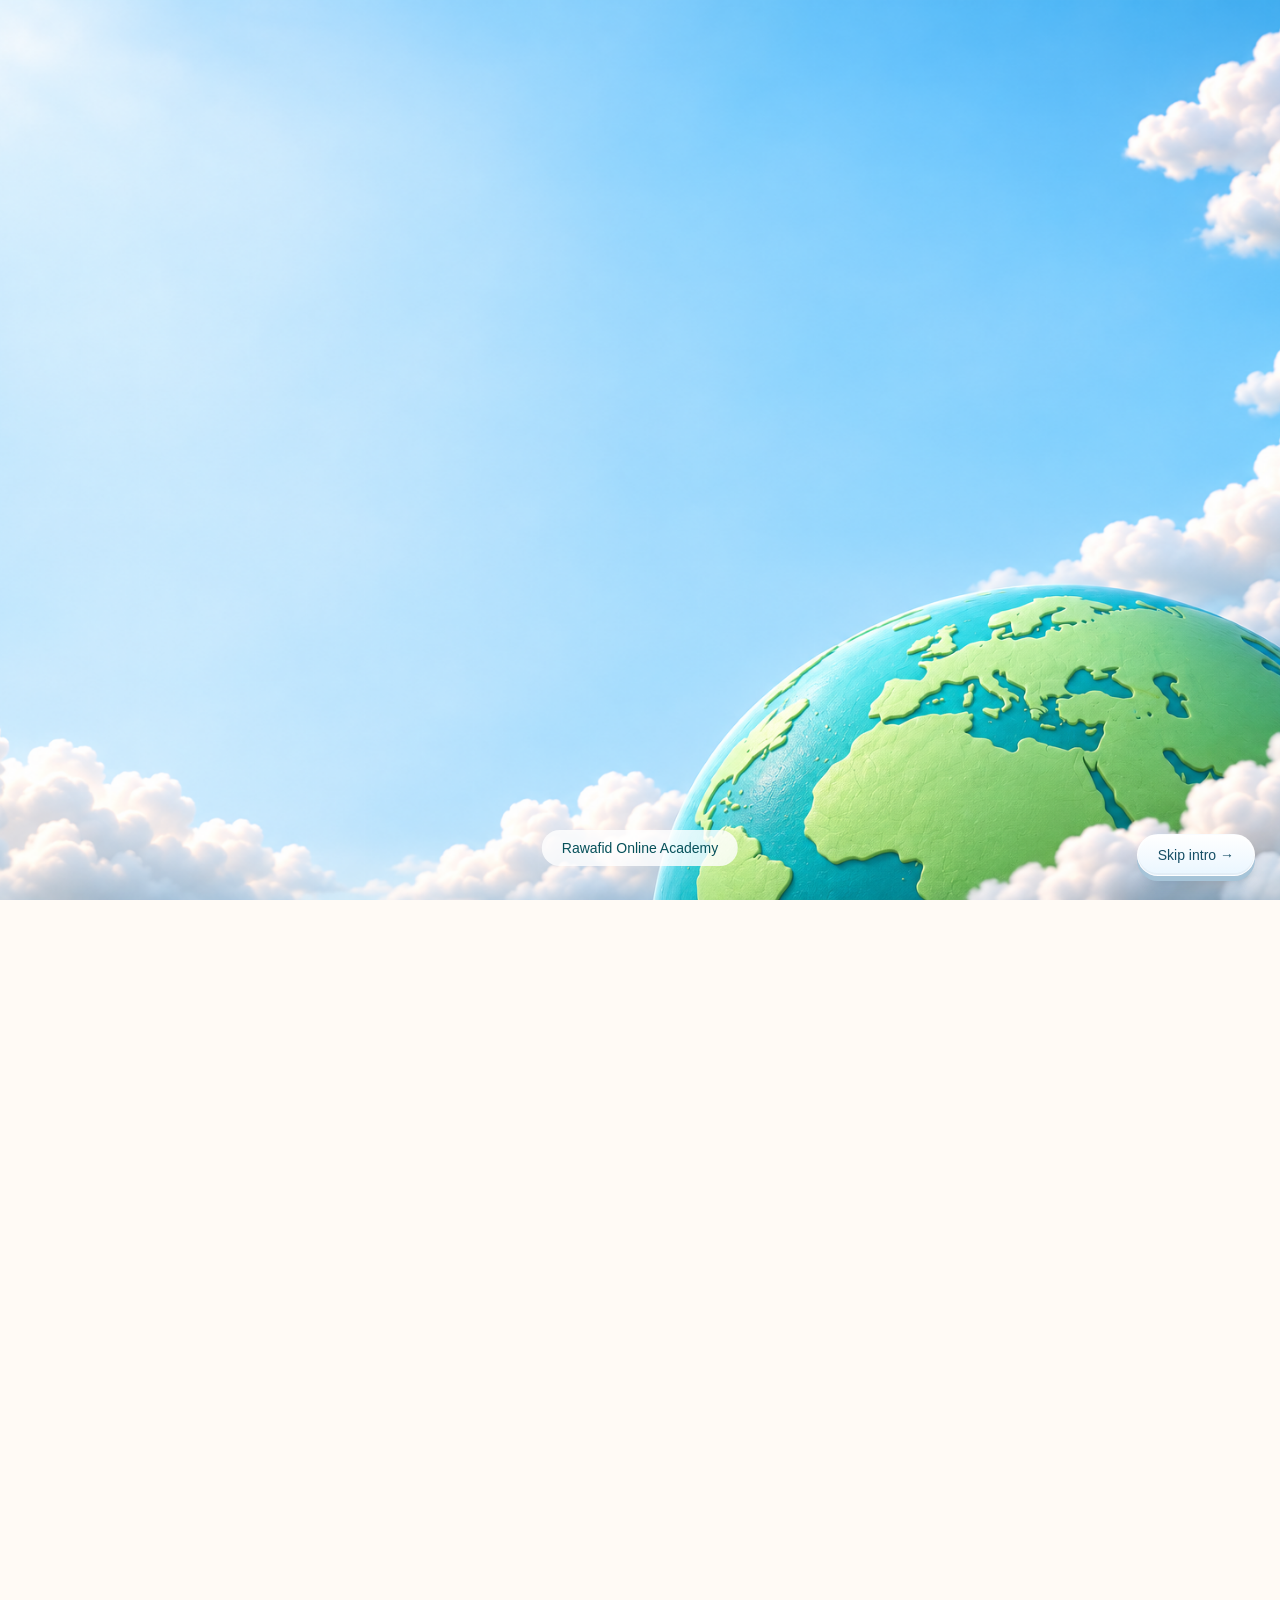
==== commit e72cbfd1: "Add structured registration choices, course prefill, and accessible contact icons" ====
--- a/index.html
+++ b/index.html
@@ -260,4 +260,4 @@
 const teacherCopy={"en": ["Our teachers", "Meet your teaching team", "Teacher profiles and photographs will be added soon.", "Teacher", "Photo placeholder", "Profile coming soon", "Subject", "Qualifications", "Experience", "Teaching languages", "To be added"], "ar": ["معلمونا", "تعرف إلى فريق التعليم", "ستضاف ملفات المعلمين وصورهم قريبًا.", "المعلم", "مكان الصورة", "الملف التعريفي قريبًا", "المادة", "المؤهلات", "الخبرة", "لغات التدريس", "يضاف لاحقًا"], "fr": ["Nos enseignants", "Rencontrez l’équipe pédagogique", "Les profils et les photographies seront ajoutés prochainement.", "Enseignant", "Emplacement de la photo", "Profil à venir", "Matière", "Qualifications", "Expérience", "Langues d’enseignement", "À ajouter"], "es": ["Nuestros docentes", "Conoce al equipo docente", "Los perfiles y las fotografías se añadirán próximamente.", "Docente", "Espacio para la foto", "Perfil próximamente", "Asignatura", "Titulaciones", "Experiencia", "Idiomas de enseñanza", "Por añadir"]};
 function renderTeachers(){const l=document.documentElement.lang,t=teacherCopy[l]||teacherCopy.en;document.querySelectorAll('[data-founder]').forEach(e=>e.textContent=(founderCopy[l]||founderCopy.en)[e.dataset.founder]);document.querySelectorAll('[data-teacher-text]').forEach(e=>e.textContent=t[Number(e.dataset.teacherText)]);document.getElementById('teacherGrid').innerHTML=Array.from({length:8},(_,i)=>`<article class="teacher-card"><div class="teacher-photo"><svg viewBox="0 0 80 80" fill="none" aria-hidden="true"><circle cx="40" cy="27" r="15" fill="currentColor" opacity=".24"/><path d="M12 71c0-18 12-27 28-27s28 9 28 27" fill="currentColor" opacity=".24"/></svg><span>${t[4]}</span></div><div class="teacher-info"><h3>${t[3]} ${new Intl.NumberFormat(l).format(i+1)}</h3><span class="teacher-status">${t[5]}</span><dl>${t.slice(6,10).map(label=>`<div><dt>${label}</dt><dd>${t[10]}</dd></div>`).join('')}</dl></div></article>`).join('');}
 new MutationObserver(renderTeachers).observe(document.documentElement,{attributes:true,attributeFilter:['lang']});renderTeachers();
-</script><script src="assets/academy-identity.js"></script><script src="assets/academy-enrolment.js"></script><script src="assets/academy-pathways.js"></script></body></html>+</script><script src="assets/academy-identity.js"></script><script src="assets/academy-enrolment.js"></script><script src="assets/academy-pathways.js"></script><script src="assets/registration-options.js"></script></body></html>
--- a/assets/academy-theme.css
+++ b/assets/academy-theme.css
@@ -53,3 +53,4 @@
 
 /* Text-led age group cards: no photographs or decorative imagery. */
 .pathway-heading{display:flex;align-items:center;gap:16px;padding:26px 24px;background:#ddf3fc;border-bottom:1px solid #cde5eb;min-height:106px}.pathway-heading h3{font:900 clamp(24px,2.5vw,32px)/1.15 Arial,sans-serif;margin:0;color:#07515a;letter-spacing:-.5px}.pathway-number{display:grid;place-items:center;flex:0 0 46px;height:46px;border-radius:15px;background:#fffaf5;color:#07515a;font:800 17px/1 Arial,sans-serif;box-shadow:0 4px 0 #acd2dc;border:1px solid #fff}.pathway-cards article:nth-child(2) .pathway-heading{background:#ffe8df;border-color:#f2d3c5}.pathway-cards article:nth-child(2) .pathway-number{box-shadow:0 4px 0 #e5b7a4}.pathway-cards article:nth-child(3) .pathway-heading{background:#dcefeb;border-color:#c1dfd7}.pathway-cards article:nth-child(3) .pathway-number{box-shadow:0 4px 0 #a9cfc3}.pathway-cards .pathway-copy{padding:24px}.pathway-copy>strong{display:block;font-size:17px;line-height:1.45}.pathway-cards article{background:#fffaf5}.pathway-copy ul{border-top:1px solid #e0e9e5;padding-top:16px}[dir=rtl] .pathway-heading h3{letter-spacing:0}@media(max-width:800px){.pathway-heading{min-height:90px;padding:20px 22px}.pathway-cards{gap:22px}}
+.registration-options{width:min(600px,94vw);max-height:90dvh;border:1px solid #b8dce6;border-radius:24px;background:#fffaf5;color:#07515a;padding:28px;overflow:auto;box-sizing:border-box}.registration-options::backdrop{background:#073c4bcc}.registration-options h2{font:800 27px Arial;margin:0 35px 12px 0}.registration-options p{font-size:14px;line-height:1.6}.options-close{float:right;border:0;background:#ddf3fc;border-radius:50%;width:36px;height:36px;font-size:24px}.registration-options fieldset{border:1px solid #c8e3e6;border-radius:12px;margin:18px 0;padding:14px}.registration-options legend,.options-label{font-weight:700}.option-grid{display:flex;flex-wrap:wrap;gap:10px}.option-grid label{padding:9px;background:#e9f6fa;border-radius:9px;cursor:pointer}.option-grid input{accent-color:#07515a}.registration-options select{display:block;width:100%;padding:12px;background:white;border:1px solid #afcfd8;border-radius:10px;margin:8px 0 18px}.registration-options .button{margin-top:10px;background:#ff927c;border:0;border-radius:25px;padding:13px 22px;font-weight:800}.contact-icon{display:inline-flex!important;align-items:center!important;justify-content:center!important;width:48px!important;height:48px!important;min-width:48px;padding:10px!important;background:#e1f3f7!important;color:#07515a!important;border:1px solid #b6dae3!important;border-radius:15px;box-shadow:0 3px 0 #b4d4dd;vertical-align:middle}.contact-icon:hover{background:#ffdfd4!important}.contact-icon:focus-visible{outline:3px solid #07515a;outline-offset:4px}
